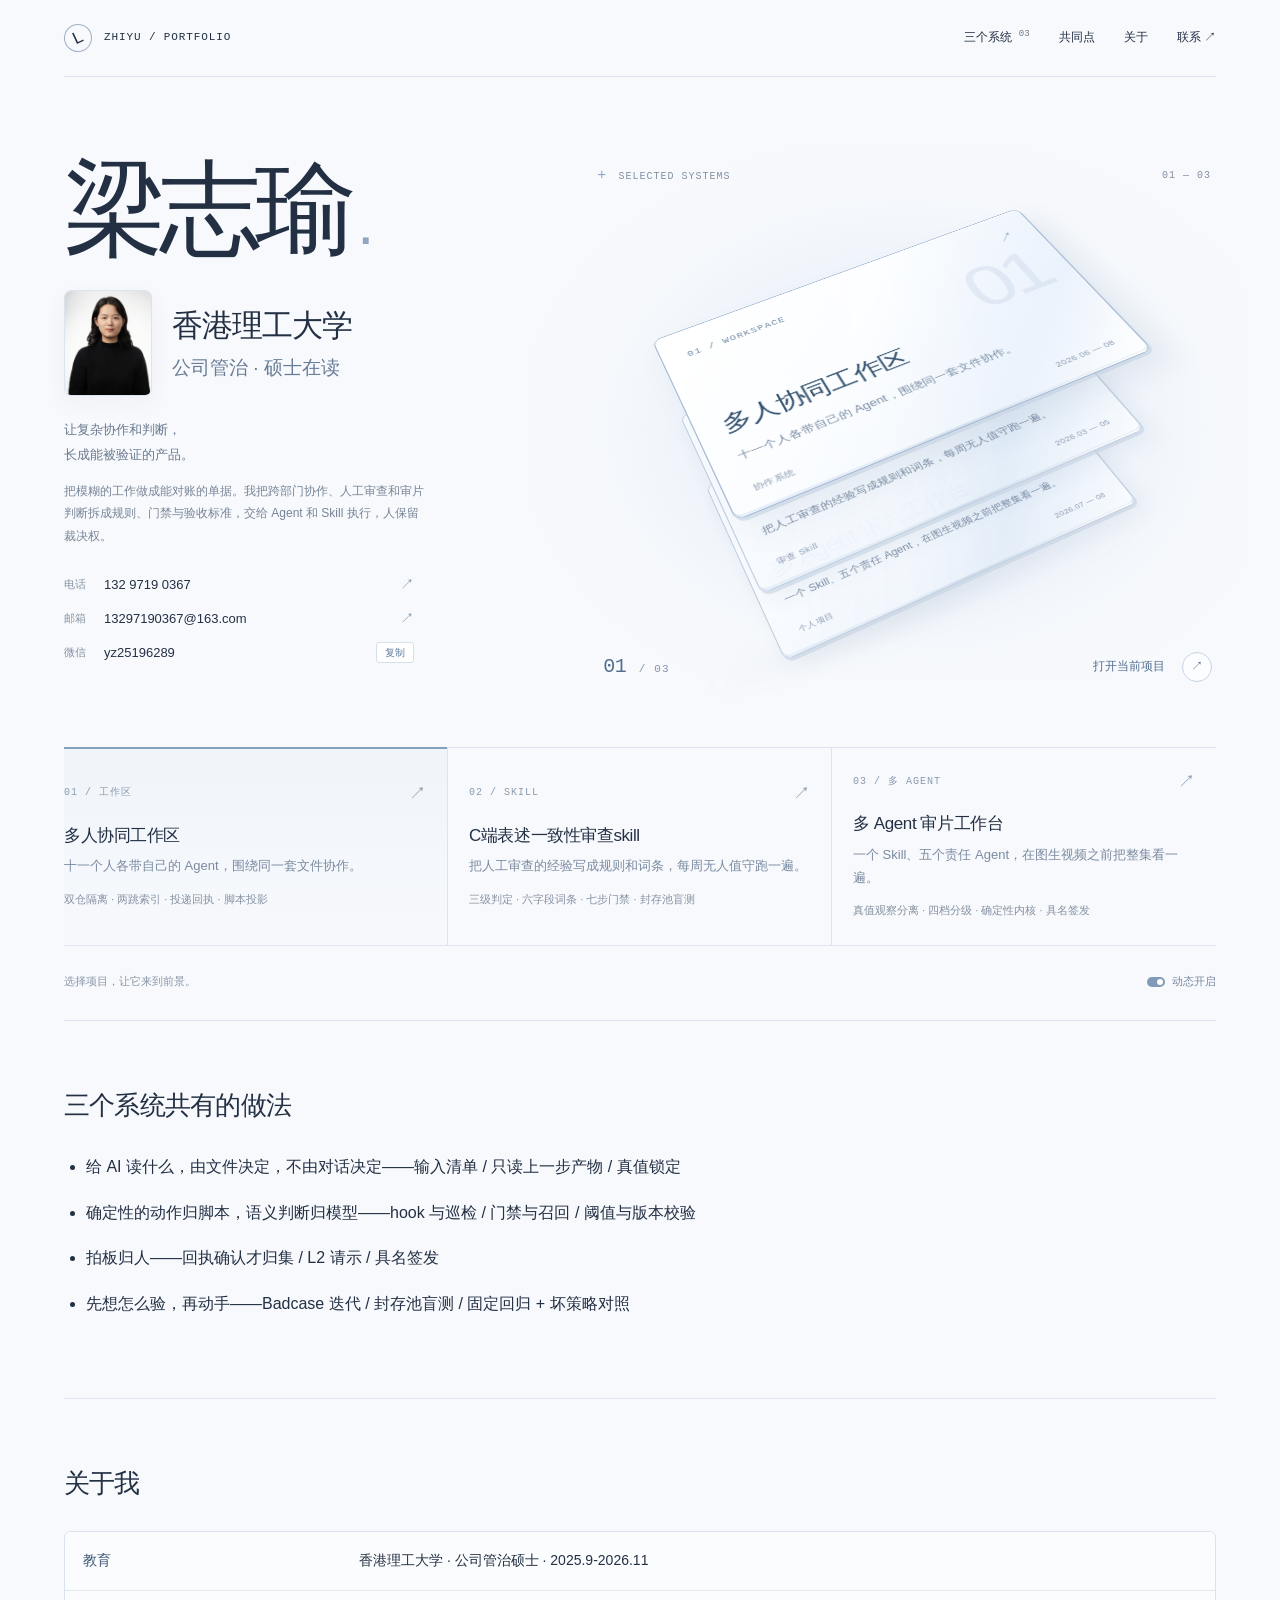
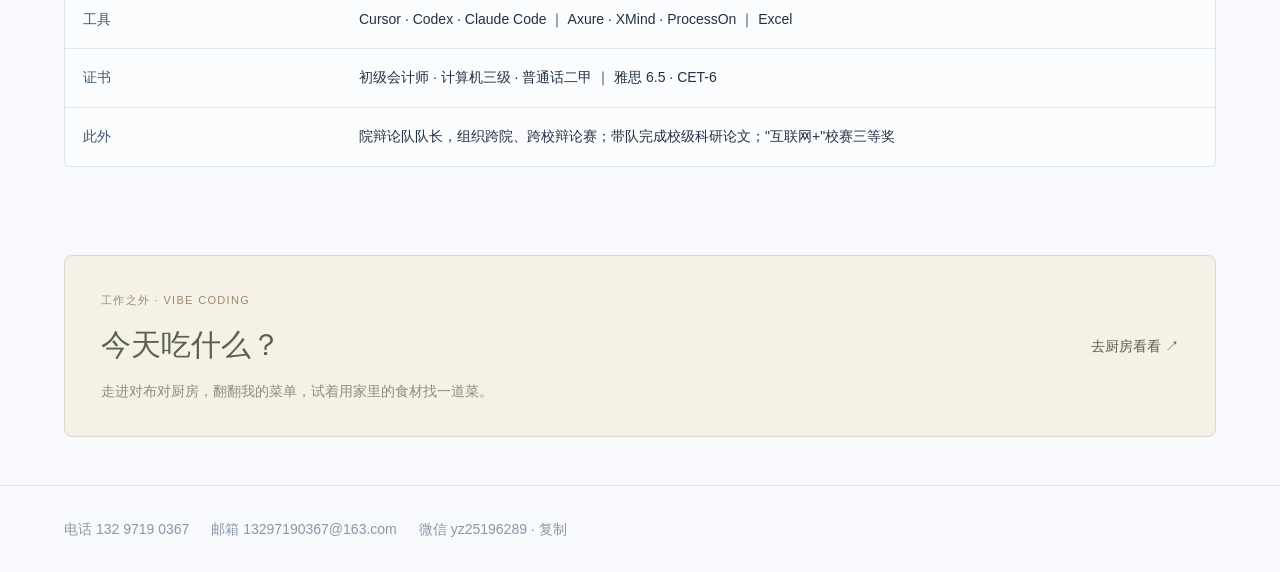
==== index.html @ 990d75f8 "Publish V4 portfolio with kitchen demo" ====
<!doctype html><html lang="zh-CN"><head><meta charset="utf-8"><meta name="viewport" content="width=device-width,initial-scale=1"><meta name="description" content="梁志瑜的个人项目作品集"><title>梁志瑜 · AI 产品经理作品集 V4</title><link rel="stylesheet" href="./assets/portfolio.css"></head><body><div id="spatial-portfolio" data-view="home" aria-label="梁志瑜作品集 · 三维项目目录">
 <header class="sp-nav"><button class="sp-brand" data-home type="button" aria-label="返回首页"><span class="sp-brand-mark" aria-hidden="true">L</span><span class="sp-mono">ZHIYU / PORTFOLIO</span></button><nav aria-label="主导航"><button type="button" data-works>三个系统 <sup>03</sup></button><button type="button" data-home-anchor="pc-common">共同点</button><button type="button" data-home-anchor="pc-about">关于</button><a href="#pc-contact">联系 ↗</a></nav></header>
 <main class="sp-main">
  <div data-home-view>
   <section class="sp-hero" aria-label="个人信息与三维项目目录">
    <div class="sp-person"><h1>梁志瑜<span class="sp-name-dot">.</span></h1><div class="sp-identity"><img class="sp-portrait" src="./assets/images/zhiyu-portrait.jpeg" alt="梁志瑜的个人照片" width="88" height="106" fetchpriority="high"><div><div class="sp-school">香港理工大学</div><div class="sp-degree">公司管治 · 硕士在读</div></div></div><p class="sp-tagline">让复杂协作和判断，<br>长成能被验证的产品。</p><p class="sp-explanation">把模糊的工作做成能对账的单据。我把跨部门协作、人工审查和审片判断拆成规则、门禁与验收标准，交给 Agent 和 Skill 执行，人保留裁决权。</p><div class="sp-contacts" aria-label="联系方式"><a href="tel:13297190367"><span class="sp-contact-label">电话</span><span>132 9719 0367</span><span class="sp-contact-arrow">↗</span></a><a href="mailto:13297190367@163.com"><span class="sp-contact-label">邮箱</span><span>13297190367@163.com</span><span class="sp-contact-arrow">↗</span></a><div class="sp-wechat-row"><span class="sp-contact-label">微信</span><span data-wechat-text>yz25196289</span><button type="button" data-copy aria-label="复制微信号 yz25196289">复制</button></div></div><div class="sp-copy-status" aria-live="polite" data-copy-status></div></div>
    <div class="sp-showcase"><div class="sp-showcase-heading"><span class="sp-mono">SELECTED SYSTEMS</span><span class="sp-mono">01 — 03</span></div><div class="sp-stage" aria-label="三个完整项目的悬浮面板">
     <div class="sp-aura" aria-hidden="true"></div><div class="sp-ground" aria-hidden="true"></div>
     <button type="button" class="sp-plate" data-plate="0" aria-label="打开多人协同工作区"><span class="sp-plate-kicker"><span class="sp-mono">01 / WORKSPACE</span><span class="sp-plate-symbol">↗</span></span><span class="sp-plate-number" aria-hidden="true">01</span><span class="sp-plate-copy"><span class="sp-plate-title">多人协同工作区</span><span class="sp-plate-desc">十一个人各带自己的 Agent，围绕同一套文件协作。</span></span><span class="sp-plate-foot"><span>协作系统</span><span>2026.06 — 08</span></span><span class="sp-edge"></span></button>
     <button type="button" class="sp-plate" data-plate="1" aria-label="选择C端表述一致性审查skill"><span class="sp-plate-kicker"><span class="sp-mono">02 / SKILL</span><span class="sp-plate-symbol">↗</span></span><span class="sp-plate-number" aria-hidden="true">02</span><span class="sp-plate-copy"><span class="sp-plate-title">C端表述一致性审查skill</span><span class="sp-plate-desc">把人工审查的经验写成规则和词条，每周无人值守跑一遍。</span></span><span class="sp-plate-foot"><span>审查 Skill</span><span>2026.03 — 05</span></span><span class="sp-edge"></span></button>
     <button type="button" class="sp-plate" data-plate="2" aria-label="选择多 Agent 审片工作台"><span class="sp-plate-kicker"><span class="sp-mono">03 / MULTI-AGENT</span><span class="sp-plate-symbol">↗</span></span><span class="sp-plate-number" aria-hidden="true">03</span><span class="sp-plate-copy"><span class="sp-plate-title">多 Agent 审片工作台</span><span class="sp-plate-desc">一个 Skill、五个责任 Agent，在图生视频之前把整集看一遍。</span></span><span class="sp-plate-foot"><span>个人项目</span><span>2026.07 — 08</span></span><span class="sp-edge"></span></button>
    </div><div class="sp-stage-bottom"><span class="sp-mono"><span data-selected-count>01</span> / 03</span><button type="button" data-open-current>打开当前项目 <span>↗</span></button></div></div>
   </section>
   <section class="sp-index" id="sp-projects" aria-label="选择项目"><button type="button" data-select="0" aria-pressed="true"><span class="sp-index-top"><span class="sp-mono">01 / 工作区</span><span>↗</span></span><span class="sp-index-title">多人协同工作区</span><span class="sp-index-summary">十一个人各带自己的 Agent，围绕同一套文件协作。</span><span class="sp-index-keywords">双仓隔离 · 两跳索引 · 投递回执 · 脚本投影</span></button><button type="button" data-select="1" aria-pressed="false"><span class="sp-index-top"><span class="sp-mono">02 / SKILL</span><span>↗</span></span><span class="sp-index-title">C端表述一致性审查skill</span><span class="sp-index-summary">把人工审查的经验写成规则和词条，每周无人值守跑一遍。</span><span class="sp-index-keywords">三级判定 · 六字段词条 · 七步门禁 · 封存池盲测</span></button><button type="button" data-select="2" aria-pressed="false"><span class="sp-index-top"><span class="sp-mono">03 / 多 AGENT</span><span>↗</span></span><span class="sp-index-title">多 Agent 审片工作台</span><span class="sp-index-summary">一个 Skill、五个责任 Agent，在图生视频之前把整集看一遍。</span><span class="sp-index-keywords">真值观察分离 · 四档分级 · 确定性内核 · 具名签发</span></button></section>
   <div class="sp-bottom"><span>选择项目，让它来到前景。</span><button type="button" class="sp-motion" aria-pressed="true"><span class="sp-motion-dot"></span><span data-motion-label>动态开启</span></button></div>
<section id="pc-common" class="pc-home-section"><h2>三个系统共有的做法</h2><ul><li>给 AI 读什么，由文件决定，不由对话决定——输入清单 / 只读上一步产物 / 真值锁定</li><li>确定性的动作归脚本，语义判断归模型——hook 与巡检 / 门禁与召回 / 阈值与版本校验</li><li>拍板归人——回执确认才归集 / L2 请示 / 具名签发</li><li>先想怎么验，再动手——Badcase 迭代 / 封存池盲测 / 固定回归 + 坏策略对照</li></ul></section><section id="pc-about" class="pc-home-section"><h2>关于我</h2><div class="pc-table-wrap"><table class="pc-table pc-cols-2"><tbody><tr><td>教育</td><td>香港理工大学 · 公司管治硕士 · 2025.9-2026.11</td></tr><tr><td>工具</td><td>Cursor · Codex · Claude Code ｜ Axure · XMind · ProcessOn ｜ Excel</td></tr><tr><td>证书</td><td>初级会计师 · 计算机三级 · 普通话二甲 ｜ 雅思 6.5 · CET-6</td></tr><tr><td>此外</td><td>院辩论队队长，组织跨院、跨校辩论赛；带队完成校级科研论文；&quot;互联网+&quot;校赛三等奖</td></tr></tbody></table></div></section><a class="kitchen-entry" data-kitchen-entry href="./kitchen/index.html"><div><span>工作之外 · VIBE CODING</span><h2>今天吃什么？</h2><p>走进对布对厨房，翻翻我的菜单，试着用家里的食材找一道菜。</p></div><span class="kitchen-entry-action">去厨房看看 ↗</span></a>
  </div>
<section class="sg-reader sg-pad" data-reader-view hidden aria-label="项目完整阅读">
<div class="sg-reader-nav"><button type="button" class="sg-back" data-back>← 首页</button><div class="sg-reader-switch"><button type="button" class="sg-round" data-prev aria-label="上一个项目">←</button><span class="sg-mono" data-project-count></span><button type="button" class="sg-round" data-next aria-label="下一个项目">→</button></div></div>
<div class="sg-reader-content"><header class="sp-reader-header"><div class="sg-reader-kicker"><span class="sg-mono" data-reader-type></span><span class="sg-mono" data-reader-role></span></div><h2 data-reader-title></h2><p class="sg-reader-summary" data-reader-summary></p></header><div class="pc-reading-layout"><nav class="sg-reader-tabs pc-toc" aria-label="项目章节" data-chapter-nav></nav><article class="pc-document" data-experience-panel></article></div></div>
<aside class="v4-contact" aria-label="项目联系入口"><div><h3>联系我</h3><p>梁志瑜 · 2027 届 · 香港理工大学</p></div><div class="v4-contact-links"><a href="mailto:13297190367@163.com">邮箱 13297190367@163.com ↗</a><a href="tel:13297190367">电话 132 9719 0367 ↗</a><button type="button" data-reader-copy>微信 <span data-reader-wechat>yz25196289</span> · 复制</button><span data-reader-copy-status aria-live="polite"></span></div></aside><div class="sg-reader-end"><button type="button" class="sg-back" data-back-bottom>← 首页</button><button type="button" class="sg-next-project" data-next-project></button></div></section>
 <template data-project-document="0" data-title="多人协同工作区" data-summary="这是一个 Agent 原生的协作系统。人不再对人传话，人对文件工作；每个人的 AI 只读自己的仓和公共仓；确定性的动作全部交给脚本。"><aside class="v4-brief" aria-label="项目导读"><div class="v4-brief-role"><span>我的职责</span><p>主导搭建多人协作工作区</p></div><div class="v4-brief-problem"><span>要解决的问题</span><p>共识散在三个群、两份文档和每周一次的会里，每传一次走样一次。</p></div><div class="v4-brief-judgment"><span>我的关键判断</span><p>所以多人协同的第一原则不是“共享”，是隔离——每个人的 AI 只带该读的东西干活。</p></div><nav aria-label="快速阅读"><a data-brief-link href="#project-1-chapter-4">看设计依据 ↗</a><a data-brief-link href="#project-1-chapter-10">看验证与边界 ↗</a></nav></aside><div class="pc-intro"><h3>十一个人，十一个 Agent，一套文件</h3><p>一个三业务方、八产品岗的活动，共识散在三个群、两份文档和每周一次的会里，每传一次走样一次。项目组想试 AI Native 协同，我用过 Agent 工作区，由我组织，mentor 背书拍板。</p></div><section class="pc-chapter" id="project-1-chapter-1" data-chapter="1"><div class="pc-chapter-heading"><span>01</span><h3>前提：工作区里有什么，决定 AI 能干什么</h3></div><p>Agent 没有记忆。每次开工，框架到工作区里找文件，找到再喂给模型；工作区里有什么，它就能干什么。上下文是稀缺资源：别人的过程稿进了你的上下文，错的口径就跟着进了产出。</p><p>所以多人协同的第一原则不是&quot;共享&quot;，是<strong>隔离</strong>——每个人的 AI 只带该读的东西干活。</p></section><section class="pc-chapter" id="project-1-chapter-2" data-chapter="2"><div class="pc-chapter-heading"><span>02</span><h3>为谁而建：三圈人</h3></div><figure class="v2-figure" data-layout="rings" data-graph="people"><figcaption><div><span class="v2-eyebrow">不同参与方式，对应不同建设责任</span><h4>为谁而建：三圈人</h4></div><span class="v2-hint">选择节点，查看依据</span></figcaption><div class="v2-scroll"><div class="v2-map" style="height:345px"><div class="scope-ring ring-outer"><span>外圈</span><div class="scope-ring ring-middle"><span>中圈</span><div class="scope-ring ring-inner"><span>内圈</span></div></div></div><button type="button" class="v2-node" style="left:62%;top:38px;width:32%;height:66px" data-node="0" aria-pressed="true" aria-controls="people-detail-0"><svg viewBox="0 0 24 24" aria-hidden="true" class="v2-icon" fill="none" stroke="currentColor" stroke-width="1.4" stroke-linecap="round" stroke-linejoin="round"><path d="M4 5h5v5H4zM15 14h5v5h-5zM9 7h8v7M7 10v7h8"/></svg><span><strong>懂 AI 的人</strong><small>内圈 · 建设</small></span></button><button type="button" class="v2-node" style="left:62%;top:135px;width:32%;height:66px" data-node="1" aria-pressed="false" aria-controls="people-detail-1"><svg viewBox="0 0 24 24" aria-hidden="true" class="v2-icon" fill="none" stroke="currentColor" stroke-width="1.4" stroke-linecap="round" stroke-linejoin="round"><circle cx="12" cy="7" r="3"/><path d="M5 21v-4a7 7 0 0114 0v4"/></svg><span><strong>直接参与的人</strong><small>中圈 · 使用</small></span></button><button type="button" class="v2-node" style="left:62%;top:232px;width:32%;height:66px" data-node="2" aria-pressed="false" aria-controls="people-detail-2"><svg viewBox="0 0 24 24" aria-hidden="true" class="v2-icon" fill="none" stroke="currentColor" stroke-width="1.4" stroke-linecap="round" stroke-linejoin="round"><path d="M2 12s4-7 10-7 10 7 10 7-4 7-10 7S2 12 2 12z"/><circle cx="12" cy="12" r="3"/></svg><span><strong>相关人员</strong><small>外圈 · 读取</small></span></button></div></div><div class="v2-details" aria-live="polite"><div id="people-detail-0" class="v2-detail" data-node-detail="0"><span class="v2-detail-count">01 / 03</span><h5>懂 AI 的人</h5><p>建治理文件、模板、脚本、提示词库；整套基础设施</p></div><div id="people-detail-1" class="v2-detail" data-node-detail="1"><span class="v2-detail-count">02 / 03</span><h5>直接参与的人</h5><p>在工作区里真干活，但需要被降门槛：固定目录、一键建区、提示词复制即用</p></div><div id="people-detail-2" class="v2-detail" data-node-detail="2"><span class="v2-detail-count">03 / 03</span><h5>相关人员</h5><p>不进工作区，只读看板与知识区；参加会议</p></div></div></figure><details class="v4-detail"><summary>三圈人的完整职责<span>展开明细</span></summary><div class="pc-table-wrap"><table class="pc-table pc-cols-3"><tbody><tr><td>内圈</td><td>懂 AI 的人</td><td>建治理文件、模板、脚本、提示词库；整套基础设施</td></tr><tr><td>中圈</td><td>直接参与的人</td><td>在工作区里真干活，但需要被降门槛：固定目录、一键建区、提示词复制即用</td></tr><tr><td>外圈</td><td>相关人员</td><td>不进工作区，只读看板与知识区；参加会议</td></tr></tbody></table></div></details><p>越靠内，建设责任越重；越靠外，工作区越要迁就他的习惯。后面每做一个部件，先问它给哪一圈用。</p></section><section class="pc-chapter" id="project-1-chapter-3" data-chapter="3"><div class="pc-chapter-heading"><span>03</span><h3>空间结构：一座大厅，N 座私宅</h3></div><figure class="v2-figure" data-layout="floors" data-graph="workspace"><figcaption><div><span class="v2-eyebrow">公共仓 / 个人仓 · 物理隔离</span><h4>公共仓与个人仓，边界在哪里</h4></div><span class="v2-hint">选择节点，查看依据</span></figcaption><div class="v2-scroll"><div class="v2-map" style="height:490px"><div class="floor-label">公共仓 · 六层</div><div class="repo-label">个人仓 × N</div><div class="exchange-bridge"><span>只投递 / 回执</span></div><button type="button" class="v2-node" style="left:6%;top:44px;width:54%;height:56px" data-node="0" aria-pressed="true" aria-controls="workspace-detail-0"><svg viewBox="0 0 24 24" aria-hidden="true" class="v2-icon" fill="none" stroke="currentColor" stroke-width="1.4" stroke-linecap="round" stroke-linejoin="round"><rect x="5" y="10" width="14" height="11" rx="2"/><path d="M8 10V6a4 4 0 018 0v4M12 14v3"/></svg><span><strong>身份与规则</strong><small>6F</small></span></button><button type="button" class="v2-node" style="left:6%;top:112px;width:54%;height:56px" data-node="1" aria-pressed="false" aria-controls="workspace-detail-1"><svg viewBox="0 0 24 24" aria-hidden="true" class="v2-icon" fill="none" stroke="currentColor" stroke-width="1.4" stroke-linecap="round" stroke-linejoin="round"><path d="M4 5h5v5H4zM15 14h5v5h-5zM9 7h8v7M7 10v7h8"/></svg><span><strong>进度层</strong><small>5F</small></span></button><button type="button" class="v2-node" style="left:6%;top:180px;width:54%;height:56px" data-node="2" aria-pressed="false" aria-controls="workspace-detail-2"><svg viewBox="0 0 24 24" aria-hidden="true" class="v2-icon" fill="none" stroke="currentColor" stroke-width="1.4" stroke-linecap="round" stroke-linejoin="round"><path d="M7 3h7l4 4v14H7zM14 3v5h4M10 12h5M10 16h5"/></svg><span><strong>交换层</strong><small>4F · 跨人通道</small></span></button><button type="button" class="v2-node" style="left:6%;top:248px;width:54%;height:56px" data-node="3" aria-pressed="false" aria-controls="workspace-detail-3"><svg viewBox="0 0 24 24" aria-hidden="true" class="v2-icon" fill="none" stroke="currentColor" stroke-width="1.4" stroke-linecap="round" stroke-linejoin="round"><path d="M4 7l8-4 8 4v10l-8 4-8-4zM4 7l8 4 8-4M12 11v10"/></svg><span><strong>知识层</strong><small>3F</small></span></button><button type="button" class="v2-node" style="left:6%;top:316px;width:54%;height:56px" data-node="4" aria-pressed="false" aria-controls="workspace-detail-4"><svg viewBox="0 0 24 24" aria-hidden="true" class="v2-icon" fill="none" stroke="currentColor" stroke-width="1.4" stroke-linecap="round" stroke-linejoin="round"><path d="M4 5h5v5H4zM15 14h5v5h-5zM9 7h8v7M7 10v7h8"/></svg><span><strong>工具层</strong><small>2F</small></span></button><button type="button" class="v2-node" style="left:6%;top:384px;width:54%;height:56px" data-node="5" aria-pressed="false" aria-controls="workspace-detail-5"><svg viewBox="0 0 24 24" aria-hidden="true" class="v2-icon" fill="none" stroke="currentColor" stroke-width="1.4" stroke-linecap="round" stroke-linejoin="round"><rect x="5" y="10" width="14" height="11" rx="2"/><path d="M8 10V6a4 4 0 018 0v4M12 14v3"/></svg><span><strong>归档层</strong><small>1F</small></span></button><button type="button" class="v2-node" style="left:72%;top:180px;width:24%;height:100px" data-node="6" aria-pressed="false" aria-controls="workspace-detail-6"><svg viewBox="0 0 24 24" aria-hidden="true" class="v2-icon" fill="none" stroke="currentColor" stroke-width="1.4" stroke-linecap="round" stroke-linejoin="round"><circle cx="12" cy="7" r="3"/><path d="M5 21v-4a7 7 0 0114 0v4"/></svg><span><strong>个人仓 × N</strong><small>私有远端</small></span></button></div></div><div class="v2-details" aria-live="polite"><div id="workspace-detail-0" class="v2-detail" data-node-detail="0"><span class="v2-detail-count">01 / 07</span><h5>身份与规则</h5><p>成员名册 · 协作契约（命名规范 · 任务包标准 · 写回权限 · 模板）</p></div><div id="workspace-detail-1" class="v2-detail" data-node-detail="1"><span class="v2-detail-count">02 / 07</span><h5>进度层</h5><p>当前推进 · 工作台区 ×N · 任务看板 · 三本索引 · 决策记录</p></div><div id="workspace-detail-2" class="v2-detail" data-node-detail="2"><span class="v2-detail-count">03 / 07</span><h5>交换层</h5><p>每人一对出件箱 / 收件箱——唯一的跨人通道</p></div><div id="workspace-detail-3" class="v2-detail" data-node-detail="3"><span class="v2-detail-count">04 / 07</span><h5>知识层</h5><p>静态知识（背景 · 目标 · 术语）· 动态知识（会议三层 · 归集产出）</p></div><div id="workspace-detail-4" class="v2-detail" data-node-detail="4"><span class="v2-detail-count">05 / 07</span><h5>工具层</h5><p>skills · 8 个脚本 · hooks · 提示词库</p></div><div id="workspace-detail-5" class="v2-detail" data-node-detail="5"><span class="v2-detail-count">06 / 07</span><h5>归档层</h5><p>阶段收口后整段冻结只读</p></div><div id="workspace-detail-6" class="v2-detail" data-node-detail="6"><span class="v2-detail-count">07 / 07</span><h5>个人仓 × N</h5><p>输入（个人知识）· 任务包 ×n · 生效区 · 归档 · 工作日志 · 本仓 AGENTS.md。每座私宅配私有远端，过程私密。连廊只通 4F 大堂。</p></div></div></figure><p>公共仓是一座六层大楼，越往上越&quot;管人&quot;，越往下越&quot;存事&quot;：</p><details class="v4-detail"><summary>公共仓六层明细<span>展开明细</span></summary><div class="pc-table-wrap"><table class="pc-table pc-cols-3"><tbody><tr><td>门楣</td><td>README（人入口）· AGENTS.md（AI 入口）· 公告栏</td><td></td></tr><tr><td>6F</td><td>身份与规则</td><td>成员名册 · 协作契约（命名规范 · 任务包标准 · 写回权限 · 模板）</td></tr><tr><td>5F</td><td>进度层</td><td>当前推进 · 工作台区 ×N · 任务看板 · 三本索引 · 决策记录</td></tr><tr><td>4F</td><td>交换层</td><td>每人一对出件箱 / 收件箱——唯一的跨人通道</td></tr><tr><td>3F</td><td>知识层</td><td>静态知识（背景 · 目标 · 术语）· 动态知识（会议三层 · 归集产出）</td></tr><tr><td>2F</td><td>工具层</td><td>skills · 8 个脚本 · hooks · 提示词库</td></tr><tr><td>1F</td><td>归档层</td><td>阶段收口后整段冻结只读</td></tr></tbody></table></div></details><p>个人仓是私宅：输入（个人知识）· 任务包 ×n · 生效区 · 归档 · 工作日志 · 本仓 AGENTS.md。每座私宅配私有远端，过程私密。连廊只通 4F 大堂。</p><p>两个仓挂在同一个 Agent 项目下，AI 只读这两处。</p></section><section class="pc-chapter" id="project-1-chapter-4" data-chapter="4"><div class="pc-chapter-heading"><span>04</span><h3>上下文怎么控：两跳装载</h3></div><figure class="v2-figure" data-layout="context" data-graph="context"><figcaption><div><span class="v2-eyebrow">入口 → 索引 → 文件</span><h4>两跳装载，输入清单锁定边界</h4></div><span class="v2-hint">选择节点，查看依据</span></figcaption><div class="v2-scroll"><div class="v2-map" style="height:365px"><div class="context-rail"><span>第一跳</span><span>第二跳</span></div><div class="context-gate">人确认清单后，只读清单内文件 ↑</div><button type="button" class="v2-node" style="left:4%;top:35px;width:28%;height:85px" data-node="0" aria-pressed="true" aria-controls="context-detail-0"><svg viewBox="0 0 24 24" aria-hidden="true" class="v2-icon" fill="none" stroke="currentColor" stroke-width="1.4" stroke-linecap="round" stroke-linejoin="round"><rect x="5" y="10" width="14" height="11" rx="2"/><path d="M8 10V6a4 4 0 018 0v4M12 14v3"/></svg><span><strong>AGENTS.md ×2</strong><small>原则与索引入口</small></span></button><button type="button" class="v2-node" style="left:36%;top:35px;width:28%;height:85px" data-node="1" aria-pressed="false" aria-controls="context-detail-1"><svg viewBox="0 0 24 24" aria-hidden="true" class="v2-icon" fill="none" stroke="currentColor" stroke-width="1.4" stroke-linecap="round" stroke-linejoin="round"><path d="M4 5h5v5H4zM15 14h5v5h-5zM9 7h8v7M7 10v7h8"/></svg><span><strong>三本索引</strong><small>按文件 / 事 / 人查询</small></span></button><button type="button" class="v2-node" style="left:68%;top:35px;width:28%;height:85px" data-node="2" aria-pressed="false" aria-controls="context-detail-2"><svg viewBox="0 0 24 24" aria-hidden="true" class="v2-icon" fill="none" stroke="currentColor" stroke-width="1.4" stroke-linecap="round" stroke-linejoin="round"><path d="M7 3h7l4 4v14H7zM14 3v5h4M10 12h5M10 16h5"/></svg><span><strong>只读正本</strong><small>生效区 / current / 正件</small></span></button><button type="button" class="v2-node" style="left:36%;top:220px;width:28%;height:95px" data-node="3" aria-pressed="false" aria-controls="context-detail-3"><svg viewBox="0 0 24 24" aria-hidden="true" class="v2-icon" fill="none" stroke="currentColor" stroke-width="1.4" stroke-linecap="round" stroke-linejoin="round"><circle cx="12" cy="7" r="3"/><path d="M5 21v-4a7 7 0 0114 0v4"/></svg><span><strong>输入清单</strong><small>由人确认</small></span></button></div></div><div class="v2-details" aria-live="polite"><div id="context-detail-0" class="v2-detail" data-node-detail="0"><span class="v2-detail-count">01 / 04</span><h5>AGENTS.md ×2</h5><p>公共宪法 + 本仓规程。只装原则和“索引在哪”，两百行左右，每会话注入</p></div><div id="context-detail-1" class="v2-detail" data-node-detail="1"><span class="v2-detail-count">02 / 04</span><h5>三本索引</h5><p>文件索引（按文件查，标效力级）· 关键词索引（按事查）· 人物索引（按人查）+ 反链表</p></div><div id="context-detail-2" class="v2-detail" data-node-detail="2"><span class="v2-detail-count">03 / 04</span><h5>只读正本</h5><p>生效区 · 知识区 current · 交换区正件；草稿、history、他人仓被效力级挡住</p></div><div id="context-detail-3" class="v2-detail" data-node-detail="3"><span class="v2-detail-count">04 / 04</span><h5>输入清单</h5><p>任务包里的输入清单是一次查询的固化：建包时查一次，人确认，此后 AI 只读清单内文件。换 AI、换会话，边界不变。</p></div></div></figure><details class="v4-detail"><summary>两跳装载与文件效力明细<span>展开明细</span></summary><div class="pc-table-wrap"><table class="pc-table pc-cols-3"><tbody><tr><td>入口</td><td>AGENTS.md ×2</td><td>公共宪法 + 本仓规程。只装原则和&quot;索引在哪&quot;，两百行左右，每会话注入</td></tr><tr><td>中间</td><td>三本索引</td><td>文件索引（按文件查，标效力级）· 关键词索引（按事查）· 人物索引（按人查）+ 反链表</td></tr><tr><td>文件</td><td>只读正本</td><td>生效区 · 知识区 current · 交换区正件；草稿、history、他人仓被效力级挡住</td></tr></tbody></table></div></details><p>任务包里的<strong>输入清单</strong>是一次查询的固化：建包时查一次，人确认，此后 AI 只读清单内文件。换 AI、换会话，边界不变。</p><p>三条纪律：原则与事实分离（AGENTS 小而稳，事实在活源）；一正本一倒排（术语表是正本，关键词索引是机器生成的倒排）；引用写路径不摘抄（摘抄就是制造第二正本）。</p></section><section class="pc-chapter" id="project-1-chapter-5" data-chapter="5"><div class="pc-chapter-heading"><span>05</span><h3>协作怎么变成文件动作</h3></div><p><strong>任务包五件套</strong>，人人同构：任务说明 · 输入清单 · 待裁决事项 · 过程记录 · 工作产出，加一份 <code>任务状态.yaml</code>。AI 草稿全在任务包内，经本人确认才升入生效区。</p><p><strong>投递 / 回执 / 退回</strong>：要别人办什么，写一份协同单投到对方收件箱；办完投一份回执；办不了投退回单，必须给可行替代。协同单四态从交换区文件反推——文件在，状态才在。</p><p><strong>写回三层</strong>：自动写回 = 本人仓过程件 + 公共仓本人工作台 + 脚本产物；确认后写回 = 生效、投递、归集、决策；禁止写回 = 他人仓与出件箱、治理文件、密级数值、绕过脚本手搓。</p><p><strong>密级只写指向</strong>：配额、每日放量、中签率在任何共享文件里不写数值，只写&quot;由谁配置、录在哪&quot;。透明不等于泄密。</p></section><section class="pc-chapter" id="project-1-chapter-6" data-chapter="6"><div class="pc-chapter-heading"><span>06</span><h3>确定性归脚本</h3></div><div class="pc-table-wrap"><table class="pc-table pc-cols-2"><tbody><tr><td>init_member</td><td>一键建个人仓：骨架、AGENTS.md、私有远端、git 身份</td></tr><tr><td>send_ticket</td><td>正件 + 消息 + 命名 + push，一个事务</td></tr><tr><td>notify hook</td><td>投递即通知，直接到对方京ME</td></tr><tr><td>send_receipt</td><td>回执 / 退回，引用原单</td></tr><tr><td>collect</td><td>归集，current 唯一</td></tr><tr><td>board · index</td><td>看板 + 三本索引重建</td></tr><tr><td>lint_workspace</td><td>每天巡检：命名 / schema / 越权写入 / 任务包缺件</td></tr></tbody></table></div><p>人只改自己那一份 <code>任务状态.yaml</code>。提交时 hook 生成本人工作台，推送时 hook 重建全员看板；看板做自报与文件证据的对账——报&quot;已交回&quot;却无回执标红，有单却无工作台条目标红。</p></section><section class="pc-chapter" id="project-1-chapter-7" data-chapter="7"><div class="pc-chapter-heading"><span>07</span><h3>人机边界</h3></div><ul><li>草稿经本人确认才生效；升版先归档</li><li>知识先审核后入库：任何成果先投给要用它的人，对方回执确认后才归集进知识区。谁消费，谁验收</li><li>跨人裁决走单据，回流决策记录；决策记录逐行带出处，正本只此一处</li><li>人只做三件事：定目标、裁决、验收</li></ul></section><section class="pc-chapter" id="project-1-chapter-8" data-chapter="8"><div class="pc-chapter-heading"><span>08</span><h3>Badcase → 机制</h3></div><div class="v2-badlinks" aria-label="Badcase 对应机制"><button type="button" data-mechanism="context"><svg viewBox="0 0 24 24" aria-hidden="true" class="v2-icon" fill="none" stroke="currentColor" stroke-width="1.4" stroke-linecap="round" stroke-linejoin="round"><rect x="5" y="10" width="14" height="11" rx="2"/><path d="M8 10V6a4 4 0 018 0v4M12 14v3"/></svg><span>草稿被当作依据 → 输入清单</span><span aria-hidden="true">↗</span></button><button type="button" data-mechanism="workspace"><svg viewBox="0 0 24 24" aria-hidden="true" class="v2-icon" fill="none" stroke="currentColor" stroke-width="1.4" stroke-linecap="round" stroke-linejoin="round"><path d="M4 7l8-4 8 4v10l-8 4-8-4zM4 7l8 4 8-4M12 11v10"/></svg><span>过程稿污染上下文 → 双仓隔离</span><span aria-hidden="true">↗</span></button><button type="button" data-mechanism="workspace"><svg viewBox="0 0 24 24" aria-hidden="true" class="v2-icon" fill="none" stroke="currentColor" stroke-width="1.4" stroke-linecap="round" stroke-linejoin="round"><path d="M5 21V4h14v17M9 21V8h6v13M3 21h18M12 12v3"/></svg><span>密级与透明冲突 → 写回边界</span><span aria-hidden="true">↗</span></button><button type="button" data-mechanism="people"><svg viewBox="0 0 24 24" aria-hidden="true" class="v2-icon" fill="none" stroke="currentColor" stroke-width="1.4" stroke-linecap="round" stroke-linejoin="round"><circle cx="12" cy="7" r="3"/><path d="M5 21v-4a7 7 0 0114 0v4"/></svg><span>进入方式不一致 → 三圈人</span><span aria-hidden="true">↗</span></button><button type="button" data-mechanism-chapter="project-1-chapter-6"><svg viewBox="0 0 24 24" aria-hidden="true" class="v2-icon" fill="none" stroke="currentColor" stroke-width="1.4" stroke-linecap="round" stroke-linejoin="round"><path d="M4 5h5v5H4zM15 14h5v5h-5zM9 7h8v7M7 10v7h8"/></svg><span>进度靠人追问 → yaml / hook / 看板</span><span aria-hidden="true">↗</span></button></div><p>不是一次设计出来的。每一个部件都对应一次翻车。</p><div class="pc-table-wrap"><table class="pc-table pc-cols-3"><tbody><tr><th>现象</th><th>根因</th><th>改的部件</th></tr><tr><td>AI 起草页面方案时，把别人没定稿的&quot;配额按型号拆&quot;当依据写了进去</td><td>读到了别人的草稿，分不清正本与过程稿</td><td>输入清单锁边界 ·效力分级只取正本</td></tr><tr><td>开工前读进上下文的东西，九成是别人的过程稿；越滚越大、越慢</td><td>十一个人共用一个目录，过程与成果混在一起</td><td>个人仓 / 公共仓物理隔离 ·连廊只通交换区</td></tr><tr><td>采销的配额草稿全员可见</td><td>透明与密级冲突</td><td>密级只写指向 · 写回三层</td></tr><tr><td>每个人文件夹结构各异，AI 到别人区里找不到东西；业务方问&quot;我该跟 AI 说什么&quot;</td><td>把十一个人当成一种人四份预制提示词 · 一键建区</td><td>三圈人 · 固定目录 ·</td></tr><tr><td>进度靠 mentor 每周问，通知靠人催，某人干了什么散在三处</td><td>状态没有结构化，证据散在各处</td><td>任务状态 yaml · hook 生成看板 ·投递联动京ME · 人物文件</td></tr></tbody></table></div></section><section class="pc-chapter" id="project-1-chapter-9" data-chapter="9"><div class="pc-chapter-heading"><span>09</span><h3>用这套模式跑一个任务</h3></div><figure class="v2-figure" data-layout="journey" data-graph="journey"><figcaption><div><span class="v2-eyebrow">活动落地页 · 原稿任务实例</span><h4>从需求单，到定稿归集</h4></div><span class="v2-hint">选择节点，查看依据</span></figcaption><div class="v2-scroll"><div class="v2-map" style="height:310px"><div class="journey-line"></div><div class="journey-labels"><span>起点</span><span>锁定输入</span><span>人裁决</span><span>人验收</span><span>终点</span></div><button type="button" class="v2-node" style="left:4%;top:100px;width:17%;height:110px" data-node="0" aria-pressed="true" aria-controls="journey-detail-0"><svg viewBox="0 0 24 24" aria-hidden="true" class="v2-icon" fill="none" stroke="currentColor" stroke-width="1.4" stroke-linecap="round" stroke-linejoin="round"><path d="M7 3h7l4 4v14H7zM14 3v5h4M10 12h5M10 16h5"/></svg><span><strong>需求单</strong><small>领任务包</small></span></button><button type="button" class="v2-node" style="left:23%;top:100px;width:17%;height:110px" data-node="1" aria-pressed="false" aria-controls="journey-detail-1"><svg viewBox="0 0 24 24" aria-hidden="true" class="v2-icon" fill="none" stroke="currentColor" stroke-width="1.4" stroke-linecap="round" stroke-linejoin="round"><rect x="5" y="10" width="14" height="11" rx="2"/><path d="M8 10V6a4 4 0 018 0v4M12 14v3"/></svg><span><strong>输入清单</strong><small>九条依据</small></span></button><button type="button" class="v2-node" style="left:42%;top:100px;width:17%;height:110px" data-node="2" aria-pressed="false" aria-controls="journey-detail-2"><svg viewBox="0 0 24 24" aria-hidden="true" class="v2-icon" fill="none" stroke="currentColor" stroke-width="1.4" stroke-linecap="round" stroke-linejoin="round"><circle cx="12" cy="7" r="3"/><path d="M5 21v-4a7 7 0 0114 0v4"/></svg><span><strong>裁决与回执</strong><small>人的确认</small></span></button><button type="button" class="v2-node" style="left:61%;top:100px;width:17%;height:110px" data-node="3" aria-pressed="false" aria-controls="journey-detail-3"><svg viewBox="0 0 24 24" aria-hidden="true" class="v2-icon" fill="none" stroke="currentColor" stroke-width="1.4" stroke-linecap="round" stroke-linejoin="round"><path d="M5 12l4 4 10-10M20 12v7H4V4h10"/></svg><span><strong>评审定稿</strong><small>人的验收</small></span></button><button type="button" class="v2-node" style="left:80%;top:100px;width:17%;height:110px" data-node="4" aria-pressed="false" aria-controls="journey-detail-4"><svg viewBox="0 0 24 24" aria-hidden="true" class="v2-icon" fill="none" stroke="currentColor" stroke-width="1.4" stroke-linecap="round" stroke-linejoin="round"><path d="M4 7l8-4 8 4v10l-8 4-8-4zM4 7l8 4 8-4M12 11v10"/></svg><span><strong>归集</strong><small>留下生效产物</small></span></button></div></div><div class="v2-details" aria-live="polite"><div id="journey-detail-0" class="v2-detail" data-node-detail="0"><span class="v2-detail-count">01 / 05</span><h5>需求单</h5><p>活动落地页是我自己在工作区里领的一个任务包。接需求单，拉输入清单九条；</p></div><div id="journey-detail-1" class="v2-detail" data-node-detail="1"><span class="v2-detail-count">02 / 05</span><h5>输入清单</h5><p>方案 V1 留一处待裁决——任务卡状态从哪取——登记跨人裁决，投单问活动机制同学，次日回执定案：页面只问抽签系统一处，进决策记录第 9 行。</p></div><div id="journey-detail-2" class="v2-detail" data-node-detail="2"><span class="v2-detail-count">03 / 05</span><h5>裁决与回执</h5><p>业务方要加中签率说明，撞上密级，起草退回单引决策记录第 2、3 行，给三句不含数值的替代，业务方改口径重投一次通过。</p></div><div id="journey-detail-3" class="v2-detail" data-node-detail="3"><span class="v2-detail-count">04 / 05</span><h5>评审定稿</h5><p>方案评审争型号，按不写定，进决策记录第 15、16 行。</p></div><div id="journey-detail-4" class="v2-detail" data-node-detail="4"><span class="v2-detail-count">05 / 05</span><h5>归集</h5><p>PRD 定稿，次日归集。从需求单到定稿归集，除一场评审外没开过对齐会。</p></div></div><div class="v2-trace-controls"><button type="button" data-trace-next>逐步查看任务路径</button><button type="button" data-trace-reset>重置</button><span data-trace-status aria-live="polite">点击推进；到人工环节暂停。</span></div></figure><p>活动落地页是我自己在工作区里领的一个任务包。接需求单，拉输入清单九条；方案 V1 留一处待裁决——任务卡状态从哪取——登记跨人裁决，投单问活动机制同学，次日回执定案：页面只问抽签系统一处，进决策记录第 9 行。业务方要加中签率说明，撞上密级，起草退回单引决策记录第 2、3 行，给三句不含数值的替代，业务方改口径重投一次通过。方案评审争型号，按不写定，进决策记录第 15、16 行。PRD 定稿，次日归集。</p><p>从需求单到定稿归集，除一场评审外没开过对齐会。</p></section><section class="pc-chapter" id="project-1-chapter-10" data-chapter="10"><div class="pc-chapter-heading"><span>10</span><h3>结果与边界</h3></div><div class="pc-table-wrap"><table class="pc-table pc-cols-2"><tbody><tr><td>开区到收口</td><td>40 个工作日 · 6 场会 · 20 行决议 · 14 份归集件 · 3 例跨人裁决</td></tr><tr><td>承载的活动</td><td>上线 10 天，归因新开 PLUS 会员 152,362（目标 100,000，09-02 达成）</td></tr></tbody></table></div><p>边界：无对照组，周期对比是 mentor 与业务方对同类历史项目的评估；这不是 AI Coding 项目，最终产物是机制、PRD 与归集件；机制细节与 mentor 共创，由我组织落地。</p><p>证据：极简架构图（嵌入）· 六页签交互架构图 · 仿真工作区（11 仓、57 任务包、约 200 份单据）· 一份协同单与回执样例（脱敏）</p></section></template><template data-project-nav="0"><div class="mm-map"><button type="button" class="mm-root" data-map-top>多人协同工作区</button><div class="mm-trunk"><div class="mm-branch"><div class="mm-group">为什么这样搭</div><div class="mm-leaves"><a href="#project-1-chapter-1" data-chapter-link title="前提：工作区里有什么，决定 AI 能干什么"><span>01</span><b>工作区前提</b></a><a href="#project-1-chapter-2" data-chapter-link title="为谁而建：三圈人"><span>02</span><b>三圈人</b></a></div></div><div class="mm-branch"><div class="mm-group">空间与协作</div><div class="mm-leaves"><a href="#project-1-chapter-3" data-chapter-link title="空间结构：一座大厅，N 座私宅"><span>03</span><b>双仓结构</b></a><a href="#project-1-chapter-4" data-chapter-link title="上下文怎么控：两跳装载"><span>04</span><b>两跳装载</b></a><a href="#project-1-chapter-5" data-chapter-link title="协作怎么变成文件动作"><span>05</span><b>文件协作</b></a><a href="#project-1-chapter-6" data-chapter-link title="确定性归脚本"><span>06</span><b>确定性脚本</b></a><a href="#project-1-chapter-7" data-chapter-link title="人机边界"><span>07</span><b>人机边界</b></a></div></div><div class="mm-branch"><div class="mm-group">实践与验证</div><div class="mm-leaves"><a href="#project-1-chapter-8" data-chapter-link title="Badcase → 机制"><span>08</span><b>Badcase</b></a><a href="#project-1-chapter-9" data-chapter-link title="用这套模式跑一个任务"><span>09</span><b>任务实例</b></a><a href="#project-1-chapter-10" data-chapter-link title="结果与边界"><span>10</span><b>结果与边界</b></a></div></div></div></div></template><template data-project-document="1" data-title="C端表述一致性审查skill" data-summary="这是一个 Skill。它把 C 端文案审查里靠个人经验的判定，拆成三级规则、六字段词条和七步门禁，每周无人值守跑一遍，出一份让人认领的报告。"><aside class="v4-brief" aria-label="项目导读"><div class="v4-brief-role"><span>我的职责</span><p>Skill 产品负责人。把人工判定经验转成可复用规则、知识资产与审查流程，推动修复与盲测验收。</p></div><div class="v4-brief-problem"><span>要解决的问题</span><p>人工排查一次约两天，只能季度做一次；活动每周更新，季度之间有约十三周盲区。</p></div><div class="v4-brief-judgment"><span>我的关键判断</span><p>不一致 ≠ 错误。这一条是整个 Skill 的判定基石，也是它和“字符串比对”的区别。</p></div><nav aria-label="快速阅读"><a data-brief-link href="#project-2-chapter-2">看设计依据 ↗</a><a data-brief-link href="#project-2-chapter-10">看验证与边界 ↗</a></nav></aside><div class="pc-intro"><h3>把一个人的经验，写成一台每周自己跑的机器</h3><p>同一条轮胎在四个页面有四种叫法——防爆轮胎、缺气保用胎、泄气保用轮胎、RFT 胎。行业语言本来多套并行，平台改造不了行业，但自家交易链路必须同一个叫法。</p></div><section class="pc-chapter" id="project-2-chapter-1" data-chapter="1"><div class="pc-chapter-heading"><span>01</span><h3>为什么是 Skill，不是一次排查</h3></div><p>人工排查一次约两天，只能季度做一次；活动每周更新，季度之间有约十三周盲区。一次性排查只能解决当期，覆盖不了后续页面更新；判定靠个人经验，换个人结论就变。</p><p>要的不是&quot;这次查干净&quot;，是&quot;以后每周都能查、每次结论一样、不依赖某个人在场&quot;。这是 Skill 的定义。</p></section><section class="pc-chapter" id="project-2-chapter-2" data-chapter="2"><div class="pc-chapter-heading"><span>02</span><h3>把人的经验写成规则</h3></div><figure class="v2-figure" data-layout="decision" data-graph="rules"><figcaption><div><span class="v2-eyebrow">空间约束与场景合理性，先于分级</span><h4>不一致 ≠ 错误</h4></div><span class="v2-hint">选择节点，查看依据</span></figcaption><div class="v2-scroll"><div class="v2-map" style="height:395px"><div class="decision-diamond"></div><div class="decision-branches"></div><div class="decision-captions"><span>必须统一</span><span>需业务裁决</span><span>允许合理差异</span></div><button type="button" class="v2-node" style="left:31%;top:40px;width:38%;height:95px" data-node="0" aria-pressed="true" aria-controls="rules-detail-0"><svg viewBox="0 0 24 24" aria-hidden="true" class="v2-icon" fill="none" stroke="currentColor" stroke-width="1.4" stroke-linecap="round" stroke-linejoin="round"><path d="M5 21V4h14v17M9 21V8h6v13M3 21h18M12 12v3"/></svg><span><strong>两把筛子</strong><small>空间约束 / 场景合理性</small></span></button><button type="button" class="v2-node" style="left:3%;top:230px;width:29%;height:95px" data-node="1" aria-pressed="false" aria-controls="rules-detail-1"><svg viewBox="0 0 24 24" aria-hidden="true" class="v2-icon" fill="none" stroke="currentColor" stroke-width="1.4" stroke-linecap="round" stroke-linejoin="round"><path d="M5 12l4 4 10-10M20 12v7H4V4h10"/></svg><span><strong>L1 · 必须统一</strong><small>认领表 → 直接修</small></span></button><button type="button" class="v2-node" style="left:35.5%;top:230px;width:29%;height:95px" data-node="2" aria-pressed="false" aria-controls="rules-detail-2"><svg viewBox="0 0 24 24" aria-hidden="true" class="v2-icon" fill="none" stroke="currentColor" stroke-width="1.4" stroke-linecap="round" stroke-linejoin="round"><circle cx="12" cy="7" r="3"/><path d="M5 21v-4a7 7 0 0114 0v4"/></svg><span><strong>L2 · 建议统一</strong><small>请示表 → 人拍板</small></span></button><button type="button" class="v2-node" style="left:68%;top:230px;width:29%;height:95px" data-node="3" aria-pressed="false" aria-controls="rules-detail-3"><svg viewBox="0 0 24 24" aria-hidden="true" class="v2-icon" fill="none" stroke="currentColor" stroke-width="1.4" stroke-linecap="round" stroke-linejoin="round"><rect x="5" y="10" width="14" height="11" rx="2"/><path d="M8 10V6a4 4 0 018 0v4M12 14v3"/></svg><span><strong>L3 · 合理差异</strong><small>白名单 → 不报</small></span></button></div></div><div class="v2-details" aria-live="polite"><div id="rules-detail-0" class="v2-detail" data-node-detail="0"><span class="v2-detail-count">01 / 04</span><h5>两把筛子</h5><p>判定前先过两把筛子：空间约束（标签位放不下全称，缩写合理）、场景合理性（俗名用于搜索承接，是雅各布定律不是错误）。</p></div><div id="rules-detail-1" class="v2-detail" data-node-detail="1"><span class="v2-detail-count">02 / 04</span><h5>L1 · 必须统一</h5><p>交易链路上同一实体不同叫法 → 认领表，直接修</p></div><div id="rules-detail-2" class="v2-detail" data-node-detail="2"><span class="v2-detail-count">03 / 04</span><h5>L2 · 建议统一</h5><p>有理由但需业务裁决（如品牌命名族） → 请示表，人拍板</p></div><div id="rules-detail-3" class="v2-detail" data-node-detail="3"><span class="v2-detail-count">04 / 04</span><h5>L3 · 合理差异</h5><p>筛选标签括号注释、规格代码、搜索承接俗名 → 白名单，不报</p></div></div><div class="v2-trace-controls"><button type="button" data-rule-case>查看案例：筛选标签括号注释</button><span data-case-status aria-live="polite">先过两把筛子，再看 L1 / L2 / L3。</span></div></figure><p>回放历史排查案例，先分清&quot;写法不同&quot;和&quot;业务错误&quot;：</p><details class="v4-detail"><summary>L1 / L2 / L3 判定明细<span>展开明细</span></summary><div class="pc-table-wrap"><table class="pc-table pc-cols-4"><tbody><tr><td>L1</td><td>必须统一</td><td>交易链路上同一实体不同叫法</td><td>→ 认领表，直接修</td></tr><tr><td>L2</td><td>建议统一</td><td>有理由但需业务裁决（如品牌命名族）</td><td>→ 请示表，人拍板</td></tr><tr><td>L3</td><td>合理差异</td><td>筛选标签括号注释、规格代码、搜索承接俗名</td><td>→ 白名单，不报</td></tr></tbody></table></div></details><p>判定前先过两把筛子：空间约束（标签位放不下全称，缩写合理）、场景合理性（俗名用于搜索承接，是雅各布定律不是错误）。</p><p>不一致 ≠ 错误。这一条是整个 Skill 的判定基石，也是它和&quot;字符串比对&quot;的区别。</p></section><section class="pc-chapter" id="project-2-chapter-3" data-chapter="3"><div class="pc-chapter-heading"><span>03</span><h3>知识资产：词条与白名单</h3></div><p>基准是静的，文案是动的。审查 = 对照，不是语感。</p><div class="pc-table-wrap"><table class="pc-table pc-cols-2"><tbody><tr><td>标准名</td><td>缺气保用轮胎</td></tr><tr><td>允许别名</td><td>防爆胎（仅筛选标签括号注释、搜索承接位）</td></tr><tr><td>禁用</td><td>泄气保用轮胎 · RFT 胎 · 防爆轮胎（单独使用）</td></tr><tr><td>来源</td><td>国标轮胎术语族</td></tr><tr><td>生效范围</td><td>全线</td></tr><tr><td>备注</td><td>—</td></tr></tbody></table></div><p>白名单记录被人裁定过的合理差异，是这台机器的&quot;记忆&quot;——同一个差异不会每周被重新报一次。</p></section><section class="pc-chapter" id="project-2-chapter-4" data-chapter="4"><div class="pc-chapter-heading"><span>04</span><h3>Skill 的结构</h3></div><div class="pc-table-wrap"><table class="pc-table pc-cols-2"><tbody><tr><td>平台层</td><td>云端定时调度，每周触发</td></tr><tr><td>项目区</td><td>每次新建，带 agents.md；跑完归档封存</td></tr><tr><td>Skill 包</td><td>主控（步骤与门禁）· 知识（词条 · 白名单 · 裁决记录）· 工具 · 脚本</td></tr><tr><td>外围文件</td><td>六源文案接口 · 素材图 OCR</td></tr></tbody></table></div><p>每次运行都是一个干净的项目区；词条、白名单、上次台账作为显式资产跨次挂载，其余不带。</p></section><section class="pc-chapter" id="project-2-chapter-5" data-chapter="5"><div class="pc-chapter-heading"><span>05</span><h3>运行一次发生什么</h3></div><figure class="v2-figure" data-layout="gates" data-graph="pipeline"><figcaption><div><span class="v2-eyebrow">每一步只读上一步的产物文件</span><h4>一次运行，七道门禁</h4></div><span class="v2-hint">选择节点，查看依据</span></figcaption><div class="v2-scroll"><div class="v2-map" style="height:680px"><div class="gate-spine"></div><div class="gate-output" style="top:25px"><span>产物 / 门禁</span><strong>01-审查范围.md</strong><small>check_scope</small></div><div class="gate-output" style="top:117px"><span>产物 / 门禁</span><strong>02-文案清单</strong><small>check_corpus</small></div><div class="gate-output" style="top:209px"><span>产物 / 门禁</span><strong>03-候选对</strong><small>check_pairs</small></div><div class="gate-output" style="top:301px"><span>产物 / 门禁</span><strong>04-判定结果</strong><small>check_verdict</small></div><div class="gate-output" style="top:393px"><span>产物 / 门禁</span><strong>05 / 06</strong><small>check_findings</small></div><div class="gate-output" style="top:485px"><span>产物 / 门禁</span><strong>07-报告.html</strong><small>渲染自校验</small></div><div class="gate-output" style="top:577px"><span>产物 / 门禁</span><strong>08-推送回执</strong><small>回执校验</small></div><button type="button" class="v2-node" style="left:5%;top:25px;width:32%;height:76px" data-node="0" aria-pressed="true" aria-controls="pipeline-detail-0"><svg viewBox="0 0 24 24" aria-hidden="true" class="v2-icon" fill="none" stroke="currentColor" stroke-width="1.4" stroke-linecap="round" stroke-linejoin="round"><path d="M5 21V4h14v17M9 21V8h6v13M3 21h18M12 12v3"/></svg><span><strong>S1</strong><small>范围圈定</small></span></button><button type="button" class="v2-node" style="left:5%;top:117px;width:32%;height:76px" data-node="1" aria-pressed="false" aria-controls="pipeline-detail-1"><svg viewBox="0 0 24 24" aria-hidden="true" class="v2-icon" fill="none" stroke="currentColor" stroke-width="1.4" stroke-linecap="round" stroke-linejoin="round"><path d="M7 3h7l4 4v14H7zM14 3v5h4M10 12h5M10 16h5"/></svg><span><strong>S2</strong><small>六源采集 + OCR</small></span></button><button type="button" class="v2-node" style="left:5%;top:209px;width:32%;height:76px" data-node="2" aria-pressed="false" aria-controls="pipeline-detail-2"><svg viewBox="0 0 24 24" aria-hidden="true" class="v2-icon" fill="none" stroke="currentColor" stroke-width="1.4" stroke-linecap="round" stroke-linejoin="round"><path d="M7 3h7l4 4v14H7zM14 3v5h4M10 12h5M10 16h5"/></svg><span><strong>S3</strong><small>机械召回 + 语义对齐</small></span></button><button type="button" class="v2-node" style="left:5%;top:301px;width:32%;height:76px" data-node="3" aria-pressed="false" aria-controls="pipeline-detail-3"><svg viewBox="0 0 24 24" aria-hidden="true" class="v2-icon" fill="none" stroke="currentColor" stroke-width="1.4" stroke-linecap="round" stroke-linejoin="round"><path d="M5 21V4h14v17M9 21V8h6v13M3 21h18M12 12v3"/></svg><span><strong>S4</strong><small>两把筛子 + 三级判定</small></span></button><button type="button" class="v2-node" style="left:5%;top:393px;width:32%;height:76px" data-node="4" aria-pressed="false" aria-controls="pipeline-detail-4"><svg viewBox="0 0 24 24" aria-hidden="true" class="v2-icon" fill="none" stroke="currentColor" stroke-width="1.4" stroke-linecap="round" stroke-linejoin="round"><path d="M7 3h7l4 4v14H7zM14 3v5h4M10 12h5M10 16h5"/></svg><span><strong>S5</strong><small>认领 / 请示 / 白名单</small></span></button><button type="button" class="v2-node" style="left:5%;top:485px;width:32%;height:76px" data-node="5" aria-pressed="false" aria-controls="pipeline-detail-5"><svg viewBox="0 0 24 24" aria-hidden="true" class="v2-icon" fill="none" stroke="currentColor" stroke-width="1.4" stroke-linecap="round" stroke-linejoin="round"><path d="M7 3h7l4 4v14H7zM14 3v5h4M10 12h5M10 16h5"/></svg><span><strong>S6</strong><small>HTML 诊断报告</small></span></button><button type="button" class="v2-node" style="left:5%;top:577px;width:32%;height:76px" data-node="6" aria-pressed="false" aria-controls="pipeline-detail-6"><svg viewBox="0 0 24 24" aria-hidden="true" class="v2-icon" fill="none" stroke="currentColor" stroke-width="1.4" stroke-linecap="round" stroke-linejoin="round"><path d="M5 21V4h14v17M9 21V8h6v13M3 21h18M12 12v3"/></svg><span><strong>S7</strong><small>钉钉推送</small></span></button></div></div><div class="v2-details" aria-live="polite"><div id="pipeline-detail-0" class="v2-detail" data-node-detail="0"><span class="v2-detail-count">01 / 07</span><h5>S1</h5><p>01-审查范围.md · 门禁 check_scope</p></div><div id="pipeline-detail-1" class="v2-detail" data-node-detail="1"><span class="v2-detail-count">02 / 07</span><h5>S2</h5><p>02-文案清单 · 门禁 check_corpus</p></div><div id="pipeline-detail-2" class="v2-detail" data-node-detail="2"><span class="v2-detail-count">03 / 07</span><h5>S3</h5><p>03-候选对 · 门禁 check_pairs</p></div><div id="pipeline-detail-3" class="v2-detail" data-node-detail="3"><span class="v2-detail-count">04 / 07</span><h5>S4</h5><p>04-判定结果 · 门禁 check_verdict</p></div><div id="pipeline-detail-4" class="v2-detail" data-node-detail="4"><span class="v2-detail-count">05 / 07</span><h5>S5</h5><p>05 / 06 · 门禁 check_findings</p></div><div id="pipeline-detail-5" class="v2-detail" data-node-detail="5"><span class="v2-detail-count">06 / 07</span><h5>S6</h5><p>07-报告.html · 渲染自校验</p></div><div id="pipeline-detail-6" class="v2-detail" data-node-detail="6"><span class="v2-detail-count">07 / 07</span><h5>S7</h5><p>08-推送回执 · 回执校验</p></div></div></figure><details class="v4-detail"><summary>S1–S7 产物与门禁明细<span>展开明细</span></summary><div class="pc-table-wrap"><table class="pc-table pc-cols-4"><tbody><tr><td>S1</td><td>范围圈定</td><td>→ 01-审查范围.md</td><td>门禁 check_scope</td></tr><tr><td>S2</td><td>六源采集 + OCR</td><td>→ 02-文案清单</td><td>门禁 check_corpus</td></tr><tr><td>S3</td><td>机械召回 + 语义对齐 → 03-候选对</td><td>门禁 check_pairs</td><td></td></tr><tr><td>S4</td><td>两把筛子 + 三级判定 → 04-判定结果</td><td>门禁 check_verdict</td><td></td></tr><tr><td>S5</td><td>认领表 / 请示表 / 白名单 → 05 / 06</td><td>门禁 check_findings</td><td></td></tr><tr><td>S6</td><td>HTML 诊断报告</td><td>→ 07-报告.html</td><td>渲染自校验</td></tr><tr><td>S7</td><td>钉钉推送</td><td>→ 08-推送回执</td><td>回执校验</td></tr></tbody></table></div></details><p>每一步只读上一步的产物文件，过门禁才进下一步，门禁通过后由 hook 注入&quot;启动下一步&quot;。多类问题分给并行的 sub agent，各自只拿到本类问题和本步需要的信息。</p></section><section class="pc-chapter" id="project-2-chapter-6" data-chapter="6"><div class="pc-chapter-heading"><span>06</span><h3>上下文管理三层</h3></div><div class="pc-table-wrap"><table class="pc-table pc-cols-2"><tbody><tr><td>项目区级</td><td>每次运行新建独立项目区，不带上次的对话</td></tr><tr><td>步骤级</td><td>只读上一步产物，不读全程上下文</td></tr><tr><td>sub agent 级 多类问题并行，每个 agent 上下文干净，最后整合</td><td></td></tr></tbody></table></div></section><section class="pc-chapter" id="project-2-chapter-7" data-chapter="7"><div class="pc-chapter-heading"><span>07</span><h3>人机分工</h3></div><div class="pc-table-wrap"><table class="pc-table pc-cols-3"><tbody><tr><td>脚本</td><td>机械召回 · 门禁校验 · 采集 · 推送</td><td>结果稳定，可复现</td></tr><tr><td>模型</td><td>语义对齐 · 判定归类</td><td>需要理解，不需要拍板</td></tr><tr><td>人</td><td>L2 裁决 · 白名单确认 · 认领修复</td><td>判断权留在人</td></tr></tbody></table></div><p>AI 不直接改线上文案，只出报告让人认领。L2 走异步裁决，无人值守和判断权留人两件事同时成立。</p></section><section class="pc-chapter" id="project-2-chapter-8" data-chapter="8"><div class="pc-chapter-heading"><span>08</span><h3>评测怎么设计</h3></div><figure class="v2-figure v2-blind" data-layout="split" data-graph="blind"><figcaption><div><span class="v2-eyebrow">测学分离</span><h4>30 类历史问题池</h4></div><span class="v2-hint">选择分区，查看使用边界</span></figcaption><div class="v2-split"><button type="button" data-node="0" aria-pressed="true" aria-controls="blind-learn"><strong>21</strong><span>类学习用</span></button><button type="button" data-node="1" aria-pressed="false" aria-controls="blind-sealed"><svg viewBox="0 0 24 24" aria-hidden="true" class="v2-icon" fill="none" stroke="currentColor" stroke-width="1.4" stroke-linecap="round" stroke-linejoin="round"><rect x="5" y="10" width="14" height="11" rx="2"/><path d="M8 10V6a4 4 0 018 0v4M12 14v3"/></svg><strong>9</strong><span>类封存</span></button></div><div class="v2-details" aria-live="polite"><div class="v2-detail" id="blind-learn" data-node-detail="0"><h5>21 类学习用</h5><p>30 类历史问题池：21 类学习用；9 类封存，Skill 训练与调试全程不可见。</p></div><div class="v2-detail" id="blind-sealed" data-node-detail="1"><h5>9 类封存</h5><p>考察：召回率 · 误报率 · 级别判定准确率。稳定性：同范围三次连跑，产物 md5 一致。</p></div></div></figure><p>召回率高不难，把所有差异都报出来就行。所以评测同时看三个数，并且用 Skill 从没见过的题：</p><details class="v4-detail"><summary>问题池与评测明细<span>展开明细</span></summary><div class="pc-table-wrap"><table class="pc-table pc-cols-2"><tbody><tr><td>30 类历史问题池</td><td>21 类学习用 ｜ 9 类封存，Skill 训练与调试全程不可见</td></tr><tr><td>考察</td><td>召回率 · 误报率 · 级别判定准确率</td></tr><tr><td>稳定性</td><td>同范围三次连跑，产物 md5 一致</td></tr></tbody></table></div></details></section><section class="pc-chapter" id="project-2-chapter-9" data-chapter="9"><div class="pc-chapter-heading"><span>09</span><h3>怎么用</h3></div><p>一条命令收齐六源文案；七步跑完，钉钉收到一份诊断报告：总览 · L1 认领表 · L2 请示表 · 修复追踪看板。业务方在认领表上认领，下周回归；请示表由业务方产品异步裁决，结果写回白名单或裁决记录。</p></section><section class="pc-chapter" id="project-2-chapter-10" data-chapter="10"><div class="pc-chapter-heading"><span>10</span><h3>结果与边界</h3></div><div class="pc-table-wrap"><table class="pc-table pc-cols-2"><tbody><tr><td>效率</td><td>单次审查 2 天 → 4 小时（含人工复核）· 频率季度一次 → 每周一次</td></tr><tr><td>盲测</td><td>召回 100% · 误报 0% · 级别准确率 100%（9 类封存问题）</td></tr><tr><td>一次全量</td><td>74 条文案 → 32 组机械召回 → 25 组语义对齐 → L1 12 · L2 9 · L3 4</td></tr><tr><td>存量</td><td>3 月问题池 30 类，清零 26（86.7%）；4 条 L2 转长期项</td></tr></tbody></table></div><p>边界：体验类项目，不讲转化——体验做差会有副作用，做好未必立刻可见，但这是正确的动作。页面上展示的 Skill 结构与词条为实习后自行复刻的 mock 版，流程与真实版本一致。L2 长期项有外部依赖，闭环不在我手里。</p><p>证据：三级判定表 · 六字段词条 · S1–S7 门禁流程 · 四层架构 · 盲测切分 · mock 版诊断报告结构</p></section></template><template data-project-nav="1"><div class="mm-map"><button type="button" class="mm-root" data-map-top>C端表述一致性审查skill</button><div class="mm-trunk"><div class="mm-branch"><div class="mm-group">判定基础</div><div class="mm-leaves"><a href="#project-2-chapter-1" data-chapter-link title="为什么是 Skill，不是一次排查"><span>01</span><b>为何是 Skill</b></a><a href="#project-2-chapter-2" data-chapter-link title="把人的经验写成规则"><span>02</span><b>三级规则</b></a><a href="#project-2-chapter-3" data-chapter-link title="知识资产：词条与白名单"><span>03</span><b>词条与白名单</b></a></div></div><div class="mm-branch"><div class="mm-group">运行机制</div><div class="mm-leaves"><a href="#project-2-chapter-4" data-chapter-link title="Skill 的结构"><span>04</span><b>运行架构</b></a><a href="#project-2-chapter-5" data-chapter-link title="运行一次发生什么"><span>05</span><b>七步门禁</b></a><a href="#project-2-chapter-6" data-chapter-link title="上下文管理三层"><span>06</span><b>上下文管理</b></a><a href="#project-2-chapter-7" data-chapter-link title="人机分工"><span>07</span><b>人机分工</b></a></div></div><div class="mm-branch"><div class="mm-group">评测与闭环</div><div class="mm-leaves"><a href="#project-2-chapter-8" data-chapter-link title="评测怎么设计"><span>08</span><b>封存池盲测</b></a><a href="#project-2-chapter-9" data-chapter-link title="怎么用"><span>09</span><b>修复回归</b></a><a href="#project-2-chapter-10" data-chapter-link title="结果与边界"><span>10</span><b>结果与边界</b></a></div></div></div></div></template><template data-project-document="2" data-title="多 Agent 审片工作台" data-summary="这是一个一 Skill 五 Agent 的审片工作台，在分镜锁定之后、图生视频之前，对照正式剧本与资产把整集看一遍；模型只说&quot;看见什么&quot;，规则决定&quot;能不能拦&quot;，人具名签发。"><aside class="v4-brief" aria-label="项目导读"><div class="v4-brief-role"><span>我的职责</span><p>审片规则与分级设计；五阶段流程与 Agent 责任拆分；Vibe Coding 搭建本地工作台并自测。</p></div><div class="v4-brief-problem"><span>要解决的问题</span><p>每张画面单独看都能过，但道具、人物状态、角色“此刻知道什么”跨镜漂移了。</p></div><div class="v4-brief-judgment"><span>我的关键判断</span><p>模型只说“看见什么”，规则决定“能不能拦”，人具名签发。</p></div><nav aria-label="快速阅读"><a data-brief-link href="#project-3-chapter-2">看设计依据 ↗</a><a data-brief-link href="#project-3-chapter-7">看验证与边界 ↗</a></nav></aside><div class="pc-intro"><h3>好看，不等于可交付</h3><p>AI 让单镜生成更快、可以并发。每张画面单独看都能过，但道具、人物状态、角色&quot;此刻知道什么&quot;跨镜漂移了，要到视频、配音、剪辑阶段才第一次被连起来看。</p></div><section class="pc-chapter" id="project-3-chapter-1" data-chapter="1"><div class="pc-chapter-heading"><span>01</span><h3>三个镜头</h3></div><figure class="v2-figure" data-layout="evidence" data-graph="shots"><figcaption><div><span class="v2-eyebrow">《旧城来信》· 三个镜头对照</span><h4>单镜成立，整集可能穿帮</h4></div><span class="v2-hint">选择节点，查看依据</span></figcaption><div class="v2-scroll"><div class="v2-map" style="height:350px"><div class="shot-comparison"><div class="shot-comparison-row"><span>观察</span><p>色温变暖</p><p>黄铜钥匙变门禁卡</p><p>提前说出纹章</p></div><div class="shot-comparison-row"><span>依据</span><p>无正式约束</p><p>与 S03–S05 真值冲突</p><p>泄露 S09 才揭示的事实</p></div><div class="shot-comparison-row"><span>处置</span><p>提醒，不阻断</p><p>HARD 阻断</p><p>HARD 阻断</p></div></div><button type="button" class="v2-node" style="left:10%;top:24px;width:28%;height:75px" data-node="0" aria-pressed="true" aria-controls="shots-detail-0"><svg viewBox="0 0 24 24" aria-hidden="true" class="v2-icon" fill="none" stroke="currentColor" stroke-width="1.4" stroke-linecap="round" stroke-linejoin="round"><path d="M2 12s4-7 10-7 10 7 10 7-4 7-10 7S2 12 2 12z"/><circle cx="12" cy="12" r="3"/></svg><span><strong>S04 · WARN</strong><small>色温变暖</small></span></button><button type="button" class="v2-node" style="left:39.5%;top:24px;width:28%;height:75px" data-node="1" aria-pressed="false" aria-controls="shots-detail-1"><svg viewBox="0 0 24 24" aria-hidden="true" class="v2-icon" fill="none" stroke="currentColor" stroke-width="1.4" stroke-linecap="round" stroke-linejoin="round"><path d="M5 21V4h14v17M9 21V8h6v13M3 21h18M12 12v3"/></svg><span><strong>S06 · HARD</strong><small>黄铜钥匙变成门禁卡</small></span></button><button type="button" class="v2-node" style="left:69%;top:24px;width:28%;height:75px" data-node="2" aria-pressed="false" aria-controls="shots-detail-2"><svg viewBox="0 0 24 24" aria-hidden="true" class="v2-icon" fill="none" stroke="currentColor" stroke-width="1.4" stroke-linecap="round" stroke-linejoin="round"><path d="M5 21V4h14v17M9 21V8h6v13M3 21h18M12 12v3"/></svg><span><strong>S08 · HARD</strong><small>台词提前说出纹章</small></span></button></div></div><div class="v2-details" aria-live="polite"><div id="shots-detail-0" class="v2-detail" data-node-detail="0"><span class="v2-detail-count">01 / 03</span><h5>S04 · WARN</h5><p>单张最明显；无正式约束 → WARN 提醒。</p></div><div id="shots-detail-1" class="v2-detail" data-node-detail="1"><span class="v2-detail-count">02 / 03</span><h5>S06 · HARD</h5><p>单张成立；与 S03–S05 确立的真值冲突 → HARD 阻断。</p></div><div id="shots-detail-2" class="v2-detail" data-node-detail="2"><span class="v2-detail-count">03 / 03</span><h5>S08 · HARD</h5><p>表演自然；泄露 S09 才揭示的事实 → HARD 阻断。</p></div></div></figure><p>《旧城来信》第三集，十个待审镜头。逐镜看，每一张都能过。</p><details class="v4-detail"><summary>三个镜头的完整对照<span>展开明细</span></summary><div class="pc-table-wrap"><table class="pc-table pc-cols-6"><tbody><tr><td>S04</td><td>色温变暖</td><td>单张最明显</td><td>无正式约束</td><td>→ WARN</td><td>提醒</td></tr><tr><td>S06</td><td>黄铜钥匙变成门禁卡</td><td>单张成立</td><td>与 S03–S05 确立的真值冲突 → HARD</td><td>阻断</td><td></td></tr><tr><td>S08</td><td>台词提前说出纹章</td><td>表演自然</td><td>泄露 S09 才揭示的事实</td><td>→ HARD</td><td>阻断</td></tr></tbody></table></div></details><p>视觉差异最明显的风险最低；看起来没问题的才是整集穿帮。这决定了系统不能靠&quot;看图打分&quot;。</p></section><section class="pc-chapter" id="project-3-chapter-2" data-chapter="2"><div class="pc-chapter-heading"><span>02</span><h3>产品合同：真值与观察分开</h3></div><figure class="v2-figure" data-layout="truth" data-graph="verdict"><figcaption><div><span class="v2-eyebrow">真值 / 观察分离 · 判断权留人</span><h4>观察成为证据，规则决定资格</h4></div><span class="v2-hint">选择节点，查看依据</span></figcaption><div class="v2-scroll"><div class="v2-map" style="height:480px"><div class="truth-connectors"><span class="truth-left"></span><span class="truth-right"></span><span class="truth-down"></span></div><div class="truth-missing">缺真值 →</div><div class="truth-label">对照正式真值与模型证据</div><button type="button" class="v2-node" style="left:5%;top:25px;width:30%;height:83px" data-node="0" aria-pressed="true" aria-controls="verdict-detail-0"><svg viewBox="0 0 24 24" aria-hidden="true" class="v2-icon" fill="none" stroke="currentColor" stroke-width="1.4" stroke-linecap="round" stroke-linejoin="round"><rect x="5" y="10" width="14" height="11" rx="2"/><path d="M8 10V6a4 4 0 018 0v4M12 14v3"/></svg><span><strong>正式真值</strong><small>剧本 / 资产 / 时间线</small></span></button><button type="button" class="v2-node" style="left:65%;top:25px;width:30%;height:83px" data-node="1" aria-pressed="false" aria-controls="verdict-detail-1"><svg viewBox="0 0 24 24" aria-hidden="true" class="v2-icon" fill="none" stroke="currentColor" stroke-width="1.4" stroke-linecap="round" stroke-linejoin="round"><path d="M2 12s4-7 10-7 10 7 10 7-4 7-10 7S2 12 2 12z"/><circle cx="12" cy="12" r="3"/></svg><span><strong>模型观察</strong><small>Observation</small></span></button><button type="button" class="v2-node" style="left:33%;top:190px;width:34%;height:85px" data-node="2" aria-pressed="false" aria-controls="verdict-detail-2"><svg viewBox="0 0 24 24" aria-hidden="true" class="v2-icon" fill="none" stroke="currentColor" stroke-width="1.4" stroke-linecap="round" stroke-linejoin="round"><path d="M5 21V4h14v17M9 21V8h6v13M3 21h18M12 12v3"/></svg><span><strong>资格校验</strong><small>版本 / 置信 / 例外</small></span></button><button type="button" class="v2-node" style="left:33%;top:355px;width:34%;height:90px" data-node="3" aria-pressed="false" aria-controls="verdict-detail-3"><svg viewBox="0 0 24 24" aria-hidden="true" class="v2-icon" fill="none" stroke="currentColor" stroke-width="1.4" stroke-linecap="round" stroke-linejoin="round"><path d="M5 12l4 4 10-10M20 12v7H4V4h10"/></svg><span><strong>HARD / REVIEW / WARN</strong><small>PASS · 无上述问题</small></span></button><button type="button" class="v2-node" style="left:3%;top:190px;width:25%;height:100px" data-node="4" aria-pressed="false" aria-controls="verdict-detail-4"><svg viewBox="0 0 24 24" aria-hidden="true" class="v2-icon" fill="none" stroke="currentColor" stroke-width="1.4" stroke-linecap="round" stroke-linejoin="round"><circle cx="12" cy="7" r="3"/><path d="M5 21v-4a7 7 0 0114 0v4"/></svg><span><strong>NEEDS_INPUT</strong><small>缺输入 · 停止并索取</small></span></button></div></div><div class="v2-details" aria-live="polite"><div id="verdict-detail-0" class="v2-detail" data-node-detail="0"><span class="v2-detail-count">01 / 05</span><h5>正式真值</h5><p>判定依据只能是创作者确认过的正式真值：剧本、资产版本、角色知识时间线。</p></div><div id="verdict-detail-1" class="v2-detail" data-node-detail="1"><span class="v2-detail-count">02 / 05</span><h5>模型观察</h5><p>模型负责“看见什么”（Observation），不负责“该不该拦”。</p></div><div id="verdict-detail-2" class="v2-detail" data-node-detail="2"><span class="v2-detail-count">03 / 05</span><h5>资格校验</h5><p>有正式真值冲突，且对象可对齐、置信达标、版本一致、无签发例外 → HARD，有资格阻断。</p></div><div id="verdict-detail-3" class="v2-detail" data-node-detail="3"><span class="v2-detail-count">04 / 05</span><h5>HARD / REVIEW / WARN</h5><p>证据不足 · 低置信（&lt; 0.70）· 闪回或故意变化但例外引用不完整 → REVIEW，人必须看。有差异，但没有正式约束 → WARN，提醒，不阻断。整集结论取最高档：HARD &gt; REVIEW &gt; WARN &gt; PASS。</p></div><div id="verdict-detail-4" class="v2-detail" data-node-detail="4"><span class="v2-detail-count">05 / 05</span><h5>NEEDS_INPUT</h5><p>缺正式资产版本或真值 → NEEDS_INPUT，不猜，向创作者要。</p></div></div></figure><p>判定依据只能是创作者确认过的正式真值：剧本、资产版本、角色知识时间线。模型负责&quot;看见什么&quot;（Observation），不负责&quot;该不该拦&quot;。</p><details class="v4-detail"><summary>判定资格与停止条件<span>展开明细</span></summary><div class="pc-table-wrap"><table class="pc-table pc-cols-3"><tbody><tr><td>有正式真值冲突，且对象可对齐、置信达标、版本一致、无签发例外</td><td>→ HARD</td><td>有资格阻断</td></tr><tr><td>证据不足 · 低置信（&lt; 0.70）· 闪回或故意变化但例外引用不完整</td><td>→ REVIEW</td><td>人必须看</td></tr><tr><td>有差异，但没有正式约束</td><td>→ WARN</td><td>提醒，不阻断</td></tr><tr><td>缺正式资产版本或真值</td><td>→ NEEDS_INPUT</td><td>不猜，向创作者要</td></tr></tbody></table></div></details><p>整集结论取最高档：HARD &gt; REVIEW &gt; WARN &gt; PASS。</p></section><section class="pc-chapter" id="project-3-chapter-3" data-chapter="3"><div class="pc-chapter-heading"><span>03</span><h3>一个 Skill，五个责任 Agent</h3></div><figure class="v2-figure" data-layout="swimlane" data-graph="agents"><figcaption><div><span class="v2-eyebrow">review-short-drama-continuity · 同一审查标准</span><h4>一个 Skill，五个责任 Agent</h4></div><span class="v2-hint">选择节点，查看依据</span></figcaption><div class="v2-scroll"><div class="v2-map" style="height:715px"><div class="lane-headers"><span>责任阶段</span><span>输入 → 产物</span><span>停止条件</span></div><div class="agent-lane" style="top:48px"><div><small>项目 / 剧本 / 资产</small><strong>↓ 快照 + 真值包</strong></div><p>缺版本、缺真值</p></div><div class="agent-lane" style="top:156px"><div><small>镜头媒体 + 快照</small><strong>↓ Observation 批次</strong></div><p>媒体缺失、置信不足</p></div><div class="agent-lane" style="top:264px"><div><small>真值 + 观察 + 时间线</small><strong>↓ 问题卡 + 整集结论</strong></div><p>证据绑定或版本冲突</p></div><div class="agent-lane" style="top:372px"><div><small>硬冲突 + 依赖 + 意图</small><strong>↓ 返修候选</strong></div><p>缺依赖、超授权</p></div><div class="agent-lane" style="top:480px"><div><small>问题卡 + 候选 + 人工处理</small><strong>↓ 放行决定候选</strong></div><p>空姓名、直接写回</p></div><div class="human-signoff">人工签发闸 · 候选不自动变为放行</div><button type="button" class="v2-node" style="left:3%;top:55px;width:29%;height:83px" data-node="0" aria-pressed="true" aria-controls="agents-detail-0"><svg viewBox="0 0 24 24" aria-hidden="true" class="v2-icon" fill="none" stroke="currentColor" stroke-width="1.4" stroke-linecap="round" stroke-linejoin="round"><rect x="5" y="10" width="14" height="11" rx="2"/><path d="M8 10V6a4 4 0 018 0v4M12 14v3"/></svg><span><strong>真值锁定</strong><small>本集上下文</small></span></button><button type="button" class="v2-node" style="left:3%;top:163px;width:29%;height:83px" data-node="1" aria-pressed="false" aria-controls="agents-detail-1"><svg viewBox="0 0 24 24" aria-hidden="true" class="v2-icon" fill="none" stroke="currentColor" stroke-width="1.4" stroke-linecap="round" stroke-linejoin="round"><path d="M2 12s4-7 10-7 10 7 10 7-4 7-10 7S2 12 2 12z"/><circle cx="12" cy="12" r="3"/></svg><span><strong>视觉证据采集</strong><small>视觉证据</small></span></button><button type="button" class="v2-node" style="left:3%;top:271px;width:29%;height:83px" data-node="2" aria-pressed="false" aria-controls="agents-detail-2"><svg viewBox="0 0 24 24" aria-hidden="true" class="v2-icon" fill="none" stroke="currentColor" stroke-width="1.4" stroke-linecap="round" stroke-linejoin="round"><path d="M5 21V4h14v17M9 21V8h6v13M3 21h18M12 12v3"/></svg><span><strong>连续性推理</strong><small>连续性推理</small></span></button><button type="button" class="v2-node" style="left:3%;top:379px;width:29%;height:83px" data-node="3" aria-pressed="false" aria-controls="agents-detail-3"><svg viewBox="0 0 24 24" aria-hidden="true" class="v2-icon" fill="none" stroke="currentColor" stroke-width="1.4" stroke-linecap="round" stroke-linejoin="round"><path d="M7 3h7l4 4v14H7zM14 3v5h4M10 12h5M10 16h5"/></svg><span><strong>返修规划</strong><small>返工规划</small></span></button><button type="button" class="v2-node" style="left:3%;top:487px;width:29%;height:83px" data-node="4" aria-pressed="false" aria-controls="agents-detail-4"><svg viewBox="0 0 24 24" aria-hidden="true" class="v2-icon" fill="none" stroke="currentColor" stroke-width="1.4" stroke-linecap="round" stroke-linejoin="round"><path d="M4 5h5v5H4zM15 14h5v5h-5zM9 7h8v7M7 10v7h8"/></svg><span><strong>生产编排</strong><small>生产编排</small></span></button><button type="button" class="v2-node" style="left:38%;top:615px;width:57%;height:75px" data-node="5" aria-pressed="false" aria-controls="agents-detail-5"><svg viewBox="0 0 24 24" aria-hidden="true" class="v2-icon" fill="none" stroke="currentColor" stroke-width="1.4" stroke-linecap="round" stroke-linejoin="round"><circle cx="12" cy="7" r="3"/><path d="M5 21v-4a7 7 0 0114 0v4"/></svg><span><strong>人具名签发</strong><small>判断权留人</small></span></button></div></div><div class="v2-details" aria-live="polite"><div id="agents-detail-0" class="v2-detail" data-node-detail="0"><span class="v2-detail-count">01 / 06</span><h5>真值锁定</h5><p>项目 · 剧本 · 资产 · 阶段 → ProjectSnapshot + 真值包。停止：缺版本 · 缺真值 · 引用不一致。</p></div><div id="agents-detail-1" class="v2-detail" data-node-detail="1"><span class="v2-detail-count">02 / 06</span><h5>视觉证据采集</h5><p>镜头媒体 + 快照 → ShotObservation 批次。停止：媒体缺失 · 工具失败 · 置信不足。</p></div><div id="agents-detail-2" class="v2-detail" data-node-detail="2"><span class="v2-detail-count">03 / 06</span><h5>连续性推理</h5><p>真值包 + 观察 + 揭示时间线 → ContinuityIssue + 整集结论。停止：证据无法绑定 · 版本冲突。</p></div><div id="agents-detail-3" class="v2-detail" data-node-detail="3"><span class="v2-detail-count">04 / 06</span><h5>返修规划</h5><p>硬冲突 + 依赖 + 原意图 → RepairPlan 候选。停止：缺依赖 · 会改剧情真值 · 超授权。</p></div><div id="agents-detail-4" class="v2-detail" data-node-detail="4"><span class="v2-detail-count">05 / 06</span><h5>生产编排</h5><p>问题卡 + 候选 + 人工处理 → ReleaseDecision 候选。停止：空姓名 · 空说明 · 直接写回。</p></div><div id="agents-detail-5" class="v2-detail" data-node-detail="5"><span class="v2-detail-count">06 / 06</span><h5>人具名签发</h5><p>最终放行由人具名签发。拒绝直接写回原始内容，拒绝直接触发付费生成。</p></div></div><div class="v2-trace-controls"><button type="button" data-trace-next>逐步查看交接</button><button type="button" data-trace-reset>重置</button><span data-trace-status aria-live="polite">最终由人具名签发。</span></div></figure><details class="v4-detail"><summary>五 Agent 完整交接表<span>展开明细</span></summary><div class="pc-table-wrap"><table class="pc-table pc-cols-5"><tbody><tr><th>阶段</th><th>Agent</th><th>读什么</th><th>产什么</th><th>什么时候停</th></tr><tr><td>真值锁定</td><td>本集上下文</td><td>项目 · 剧本 · 资产 · 阶段</td><td>ProjectSnapshot + 真值包</td><td>缺版本 · 缺真值 · 引用不一致</td></tr><tr><td>视觉证据采集</td><td>视觉证据</td><td>镜头媒体 + 快照</td><td>ShotObservation 批次</td><td>媒体缺失 · 工具失败 · 置信不足</td></tr><tr><td>连续性推理</td><td>连续性推理</td><td>真值包 + 观察 + 揭示时间线</td><td>ContinuityIssue + 整集结论</td><td>证据无法绑定 · 版本冲突</td></tr><tr><td>返修规划</td><td>返工规划</td><td>硬冲突 + 依赖 + 原意图</td><td>RepairPlan 候选</td><td>缺依赖 · 会改剧情真值 · 超授权</td></tr><tr><td>生产编排</td><td>生产编排</td><td>问题卡 + 候选 + 人工处理</td><td>ReleaseDecision 候选</td><td>空姓名 · 空说明 · 直接写回</td></tr></tbody></table></div></details><p>五个 Agent 分阶段调用同一个业务 Skill，审查标准只有一份；每个 Agent 有明确的停条件，不确定就停在原地要输入，不往下猜。</p></section><section class="pc-chapter" id="project-3-chapter-4" data-chapter="4"><div class="pc-chapter-heading"><span>04</span><h3>确定性内核 vs 模型观察</h3></div><p>版本、阈值、权限由确定性规则守：旧快照不覆盖新版本；观察置信度低于 0.70 只进 REVIEW，不产生硬冲突；空姓名不能签发。模型的输出是证据，不是结论。</p></section><section class="pc-chapter" id="project-3-chapter-5" data-chapter="5"><div class="pc-chapter-heading"><span>05</span><h3>人机边界</h3></div><p>系统只生成带证据的返修候选，标明影响镜头与需保留的创作意图。最终放行由人具名签发。拒绝直接写回原始内容，拒绝直接触发付费生成——&quot;尝试直接生成视频&quot;按钮在 Demo 里存在，点下去返回拒绝，这是刻意保留的。</p></section><section class="pc-chapter" id="project-3-chapter-6" data-chapter="6"><div class="pc-chapter-heading"><span>06</span><h3>怎么做出来的</h3></div><p>先不写代码。用 <code>prepare-demo-input-pack</code> Skill 把项目背景、主案例、正确结果、页面流程、Agent / Skill 分工、视觉方向、验收条件整理成一份 Context Pack，逐项确认。再据此写 Brief 给 Coding Agent 出 V0。之后按检查点验收：复述案例是否正确 → 主路径是否复现 2 HARD + 1 WARN → 异常路径是否各自停在该停的地方 → 签发闸是否拒绝空姓名与直接写回。每个检查点由我亲手点验，不由 AI 自证。</p><p>Vibe Coding 不失控的办法，和工作区、Skill 是同一个：先把 AI 该读的、该产的、该停的写成文件。</p></section><section class="pc-chapter" id="project-3-chapter-7" data-chapter="7"><div class="pc-chapter-heading"><span>07</span><h3>评测</h3></div><div class="pc-table-wrap"><table class="pc-table pc-cols-2"><tbody><tr><td>固定 10 镜</td><td>2 HARD（S06 · S08）· 1 WARN（S04）· 整集 BLOCK · 返修候选 2 项</td></tr><tr><td>坏策略对照</td><td>逐镜基线：全部 PASS，漏放 S06、S08 ｜ 全拦策略：BLOCK，误拦 S04</td></tr><tr><td>异常路径</td><td>缺真值 → NEEDS_INPUT ｜ 低置信 → REVIEW ｜ 空签发 → 拒绝 ｜ 直接写回 → 403</td></tr><tr><td>本地测试</td><td>单测 9 / 9 · 桌面 1280 与手机 390 无溢出</td></tr></tbody></table></div></section><section class="pc-chapter" id="project-3-chapter-8" data-chapter="8"><div class="pc-chapter-heading"><span>08</span><h3>边界与 Demo</h3></div><p>边界：案例、真值与分级框架来自课程；我做的是把产品合同落成可运行的工作台并亲手验收。本地 Demo，非任何平台的线上系统；固定案例版可复现，真实 API 版端到端尚未通过审计。课程口径五个 Agent，Demo 简化为四段回放。</p><figure class="pc-figure"><img class="pc-img" src="./assets/images/demo/demo-1-hero-blocked.png" alt="运行固定案例后：批次 BLOCKED_FOR_REPAIR，2 个 HARD、1 个 WARN" loading="lazy"><figcaption>本地回放 V0 · 运行固定案例后：批次 BLOCKED_FOR_REPAIR · 2 HARD · 1 WARN；上方为三种策略对照与五步流程</figcaption></figure><figure class="pc-figure"><img class="pc-img" src="./assets/images/demo/demo-2-shots-verdicts.png" alt="S01–S10 固定候选镜头条，S04 标 WARN、S06 标 HARD" loading="lazy"><figcaption>S01–S10 固定候选 · 逐镜判定标记（S04 WARN · S06 HARD · S08 HARD）</figcaption></figure><figure class="pc-figure"><img class="pc-img" src="./assets/images/demo/demo-4-sign-gate.png" alt="候选返修与制片具名签发区，下方为四条异常路径入口" loading="lazy"><figcaption>人机边界 · 候选返修需勾选复检、制片具名签发；下方为四条异常路径入口</figcaption></figure></section></template><template data-project-nav="2"><div class="mm-map"><button type="button" class="mm-root" data-map-top>多 Agent 审片工作台</button><div class="mm-trunk"><div class="mm-branch"><div class="mm-group">判断依据</div><div class="mm-leaves"><a href="#project-3-chapter-1" data-chapter-link title="三个镜头"><span>01</span><b>三个镜头</b></a><a href="#project-3-chapter-2" data-chapter-link title="产品合同：真值与观察分开"><span>02</span><b>真值与观察</b></a></div></div><div class="mm-branch"><div class="mm-group">责任与控制</div><div class="mm-leaves"><a href="#project-3-chapter-3" data-chapter-link title="一个 Skill，五个责任 Agent"><span>03</span><b>五 Agent</b></a><a href="#project-3-chapter-4" data-chapter-link title="确定性内核 vs 模型观察"><span>04</span><b>确定性内核</b></a><a href="#project-3-chapter-5" data-chapter-link title="人机边界"><span>05</span><b>人机边界</b></a></div></div><div class="mm-branch"><div class="mm-group">实现与验证</div><div class="mm-leaves"><a href="#project-3-chapter-6" data-chapter-link title="怎么做出来的"><span>06</span><b>实现过程</b></a><a href="#project-3-chapter-7" data-chapter-link title="评测"><span>07</span><b>回归评测</b></a><a href="#project-3-chapter-8" data-chapter-link title="边界与 Demo"><span>08</span><b>边界与 Demo</b></a></div></div></div></div></template></main>
 <footer class="sp-footer" id="pc-contact"><div class="pc-footer-contacts"><a href="tel:13297190367">电话 132 9719 0367</a><a href="mailto:13297190367@163.com">邮箱 13297190367@163.com</a><button type="button" data-copy-footer>微信 <span data-footer-wechat>yz25196289</span> · 复制</button><span data-footer-status aria-live="polite"></span></div></footer><span class="sp-live" data-live aria-live="polite"></span>
</div><script src="./assets/portfolio.js"></script></body></html>
---- assets/portfolio.css ----
#spatial-portfolio{--sg-paper:#f5f5f1;--sg-ink:#27332d;--sg-muted:#6b746d;--sg-accent:#627d6b;--sg-soft:#e1e8de;--sg-line:#d9ded5;font:400 14px/1.6 "PingFang SC","Helvetica Neue",Arial,sans-serif;color:var(--sg-ink);background:var(--sg-paper);color-scheme:light;position:relative;isolation:isolate;overflow:hidden;text-align:left;min-width:0}
#spatial-portfolio *{box-sizing:border-box}#spatial-portfolio [hidden]{display:none!important}#spatial-portfolio h1,#spatial-portfolio h2,#spatial-portfolio h3,#spatial-portfolio p{margin:0;font-weight:400}#spatial-portfolio button,#spatial-portfolio a{-webkit-tap-highlight-color:transparent}#spatial-portfolio button{font:inherit;cursor:pointer;color:inherit}#spatial-portfolio button:focus-visible,#spatial-portfolio a:focus-visible{outline:2px solid var(--sg-accent);outline-offset:5px}#spatial-portfolio a{color:inherit;text-decoration:none}#spatial-portfolio button{border:0}#spatial-portfolio .sg-mono{font:400 11px/1.5 "SFMono-Regular",Consolas,monospace;letter-spacing:.07em}#spatial-portfolio .sg-pad{padding-left:48px;padding-right:48px}#spatial-portfolio .sg-nav{height:75px;display:flex;align-items:center;justify-content:space-between;border-bottom:1px solid var(--sg-line);gap:20px}#spatial-portfolio .sg-brand{font:500 24px/1 Georgia,serif;letter-spacing:-2px;background:none;padding:8px 0}#spatial-portfolio .sg-brand span{color:var(--sg-accent)}#spatial-portfolio .sg-navlinks{display:flex;align-items:center;gap:28px}#spatial-portfolio .sg-navlinks button{background:none;font-size:12px;padding:8px 0;position:relative}#spatial-portfolio .sg-navlinks button:after{content:"";position:absolute;left:0;bottom:2px;height:1px;width:100%;background:var(--sg-accent);transform:scaleX(0);transform-origin:left;transition:transform .35s}#spatial-portfolio .sg-navlinks button:hover:after{transform:scaleX(1)}#spatial-portfolio .sg-available{display:flex;align-items:center;gap:8px;font-size:11px;color:var(--sg-muted)}#spatial-portfolio .sg-dot{width:6px;height:6px;background:var(--sg-accent);border-radius:50%;display:inline-block;box-shadow:0 0 0 4px #627d6b0b}#spatial-portfolio .sg-profile{padding-top:46px;padding-bottom:35px;position:relative}#spatial-portfolio .sg-profile-meta{display:flex;align-items:center;justify-content:space-between;color:var(--sg-muted);gap:12px}#spatial-portfolio .sg-id{display:flex;align-items:center;gap:9px}#spatial-portfolio .sg-profile-main{display:grid;grid-template-columns:1fr 1.05fr;align-items:center;gap:38px;margin:25px 0 24px}#spatial-portfolio h1{font-size:clamp(70px,10.5vw,113px);line-height:1.05;letter-spacing:-.065em;font-weight:500}#spatial-portfolio .sg-name-en{font:400 12px/1.5 "SFMono-Regular",Consolas,monospace;letter-spacing:.24em;color:var(--sg-muted);margin-top:17px;padding-left:4px}#spatial-portfolio .sg-education{border-left:1px solid #cbd4c8;padding-left:35px}#spatial-portfolio .sg-degree-label{font-size:11px;color:var(--sg-accent);letter-spacing:.06em;display:flex;gap:9px;align-items:center}#spatial-portfolio .sg-school{font-size:31px;letter-spacing:-.04em;line-height:1.4;margin-top:8px;font-weight:500}#spatial-portfolio .sg-degree{font-size:18px;margin-top:2px;color:#526257}#spatial-portfolio .sg-bachelor{font-size:13px;color:var(--sg-muted);margin-top:15px}#spatial-portfolio .sg-profile-end{display:flex;align-items:center;justify-content:space-between;gap:25px}#spatial-portfolio .sg-tagline{font-size:13px;color:var(--sg-muted);line-height:1.8}#spatial-portfolio .sg-inline-link{display:flex;align-items:center;gap:16px;background:transparent;padding:6px 0;font-size:12px;white-space:nowrap}#spatial-portfolio .sg-inline-link span{display:flex;align-items:center;justify-content:center;width:30px;height:30px;border:1px solid #becabe;border-radius:50%;transition:transform .45s,background .3s}#spatial-portfolio .sg-inline-link:hover span{transform:rotate(45deg);background:var(--sg-soft)}
#spatial-portfolio .sg-gallery-head{border-top:1px solid var(--sg-line);padding:23px 0 21px;display:flex;justify-content:space-between;align-items:center;gap:14px}#spatial-portfolio .sg-gallery-title{display:flex;align-items:center;gap:13px;font-size:15px}#spatial-portfolio .sg-gallery-title sup{font:400 11px Consolas,monospace;color:var(--sg-muted);align-self:flex-start;margin-top:1px}#spatial-portfolio .sg-gallery-head>.sg-mono{color:var(--sg-muted)}#spatial-portfolio .sg-gallery{display:flex;gap:15px;align-items:stretch;perspective:1500px}#spatial-portfolio .sg-project{display:flex;flex-direction:column;text-align:left;padding:0;background:transparent;min-width:0;flex:1 1 0%;transition:flex-grow .65s cubic-bezier(.2,.85,.2,1);position:relative}#spatial-portfolio .sg-project:hover,#spatial-portfolio .sg-project:focus-visible{flex-grow:1.14}#spatial-portfolio .sg-cover{height:262px;border:1px solid #cfd8cc;border-radius:13px;background:#e2e9df;position:relative;overflow:hidden;transform:rotateX(var(--sg-rx,0deg)) rotateY(var(--sg-ry,0deg));transition:transform .65s cubic-bezier(.18,.9,.18,1);will-change:transform}#spatial-portfolio .sg-project:nth-child(2) .sg-cover{background:#e9e7e0;border-color:#d9d7cf}#spatial-portfolio .sg-project:nth-child(3) .sg-cover{background:#e2e6e4;border-color:#cfd6d2}#spatial-portfolio .sg-cover:after{content:"";position:absolute;inset:0;background:radial-gradient(circle 180px at var(--sg-x,50%) var(--sg-y,35%),#ffffff80,transparent 75%);opacity:0;transition:opacity .5s;pointer-events:none}#spatial-portfolio .sg-project:hover .sg-cover:after{opacity:1}#spatial-portfolio .sg-cover-top{position:absolute;top:19px;left:19px;right:19px;display:flex;align-items:center;justify-content:space-between;z-index:3;color:#57685a}#spatial-portfolio .sg-cover-no{font:400 12px Consolas,monospace}#spatial-portfolio .sg-cover-mark{font-size:17px;line-height:1;transition:transform .45s}#spatial-portfolio .sg-project:hover .sg-cover-mark{transform:rotate(90deg)}#spatial-portfolio .sg-cover-bottom{position:absolute;left:19px;bottom:18px;right:19px;display:flex;justify-content:space-between;align-items:center;z-index:3;font-size:11px;color:#5f6c62}#spatial-portfolio .sg-art{position:absolute;left:50%;top:51%;width:195px;height:155px;transform:translate(-50%,-50%);transition:transform .8s cubic-bezier(.17,.84,.24,1);pointer-events:none}#spatial-portfolio .sg-project:hover .sg-art{transform:translate(-50%,-50%) rotate(-5deg) scale(1.065)}#spatial-portfolio .sg-loop{position:absolute;width:145px;height:145px;border-radius:38px;border:21px solid #869d86;left:24px;top:3px;transform:rotate(-34deg);background:transparent;box-shadow:inset 3px 4px 6px #52645118,3px 5px 0 #7b917b,13px 17px 22px #596d5920}#spatial-portfolio .sg-loop:after{content:"";position:absolute;inset:-21px;border:1px solid #afbfaa;border-radius:38px}#spatial-portfolio .sg-loop-two{width:88px;height:88px;border-width:15px;border-radius:50%;left:108px;top:66px;transform:rotate(0);border-color:#d5dfce;box-shadow:inset 3px 4px 5px #52645118,3px 5px 0 #b7c8b1,9px 13px 18px #596d591f}#spatial-portfolio .sg-loop-two:after{inset:-15px;border-radius:50%;border-color:#edf1e8}#spatial-portfolio .sg-skill-art{display:flex;align-items:center;justify-content:center;font-family:Georgia,serif;font-size:115px;color:#8b8d79;letter-spacing:-.11em;padding-right:10px;text-shadow:2px 3px 0 #f7f7ef,4px 6px 0 #c3c3b3,7px 12px 16px #585d4420}#spatial-portfolio .sg-skill-art span{display:inline-block;transition:transform .7s cubic-bezier(.2,.9,.2,1)}#spatial-portfolio .sg-project:hover .sg-skill-art span:first-child{transform:translateX(-8px) rotate(-7deg)}#spatial-portfolio .sg-project:hover .sg-skill-art span:last-child{transform:translateX(8px) rotate(7deg)}#spatial-portfolio .sg-asterisk{font-size:76px;margin:0 7px;padding-top:20px;color:#697861}#spatial-portfolio .sg-film{width:176px;height:129px;position:absolute;left:10px;top:14px;border:1px solid #a4b4a9;border-radius:23px;background:#ccd6ce;transform:rotate(-13deg);box-shadow:3px 5px 0 #a6b6aa,8px 15px 18px #384e3f1c}#spatial-portfolio .sg-film:before,#spatial-portfolio .sg-film:after{content:"";position:absolute;top:50%;left:50%;width:74px;height:74px;border:12px solid #8eaa98;border-radius:50%;transform:translate(-50%,-50%);box-shadow:inset 2px 3px 0 #c9d6cd,2px 3px 0 #698b75}#spatial-portfolio .sg-film:after{width:36px;height:36px;border-width:2px;border-color:#e5ebe6;background:#c0d0c4;box-shadow:none}#spatial-portfolio .sg-film-corner{position:absolute;right:15px;top:15px;width:7px;height:7px;border-radius:50%;background:#789682}#spatial-portfolio .sg-film-ridge{position:absolute;left:16px;top:17px;width:32px;height:3px;background:#95aa9b;border-radius:4px;box-shadow:0 7px 0 #95aa9b}#spatial-portfolio .sg-open-hint{position:absolute;left:50%;top:50%;z-index:4;display:flex;align-items:center;justify-content:center;gap:6px;padding:10px 14px;background:#fdfef9ee;border:1px solid #ffffff;border-radius:40px;font-size:11px;box-shadow:0 5px 25px #31443816;opacity:0;transform:translate(-50%,-30%) scale(.9);transition:opacity .2s,transform .4s;pointer-events:none;white-space:nowrap}#spatial-portfolio .sg-project:hover .sg-open-hint{opacity:1;transform:translate(calc(-50% + var(--sg-cx,0px)),calc(-50% + var(--sg-cy,0px))) scale(1)}#spatial-portfolio .sg-project-copy{padding:17px 1px 8px}#spatial-portfolio .sg-project-title{display:flex;justify-content:space-between;gap:8px;align-items:center;font-size:18px;font-weight:500;letter-spacing:-.035em;line-height:1.5}#spatial-portfolio .sg-project-title>span{font-size:17px;transition:transform .4s}#spatial-portfolio .sg-project:hover .sg-project-title>span{transform:translate(3px,-3px)}#spatial-portfolio .sg-project-desc{display:block;font-size:12px;color:var(--sg-muted);line-height:1.8;margin-top:5px}#spatial-portfolio .sg-home-bottom{padding-top:26px;padding-bottom:27px;display:flex;justify-content:space-between;align-items:center;color:var(--sg-muted);font-size:11px;gap:15px}#spatial-portfolio .sg-home-bottom span:first-child{display:flex;gap:7px;align-items:center}#spatial-portfolio .sg-motion{background:transparent;padding:7px 0;color:var(--sg-muted);font-size:11px;display:flex;align-items:center;gap:7px}#spatial-portfolio .sg-motion-dot{width:17px;height:10px;background:var(--sg-accent);border-radius:8px;position:relative}#spatial-portfolio .sg-motion-dot:after{content:"";position:absolute;width:6px;height:6px;border-radius:50%;right:2px;top:2px;background:white}#spatial-portfolio[data-motion="off"] .sg-motion-dot{background:#a3aca4}#spatial-portfolio[data-motion="off"] .sg-motion-dot:after{left:2px;right:auto}
#spatial-portfolio .sg-contact{border-top:1px solid var(--sg-line);padding-top:25px;padding-bottom:25px;background:#edf0e9;display:flex;align-items:center;justify-content:space-between;gap:22px}#spatial-portfolio .sg-contact-title{font-size:22px;letter-spacing:-.04em}#spatial-portfolio .sg-contact-actions{display:flex;gap:23px;align-items:center;flex-wrap:wrap;font-size:12px}#spatial-portfolio .sg-contact-actions a:hover{text-decoration:underline}#spatial-portfolio .sg-wechat{background:none;padding:6px 0;border-bottom:1px solid #a7b8a9;font-size:12px}#spatial-portfolio .sg-contact-details{font-size:11px;color:var(--sg-muted);margin-top:4px}#spatial-portfolio .sg-footer{padding-top:17px;padding-bottom:17px;border-top:1px solid var(--sg-line);display:flex;align-items:center;justify-content:space-between;gap:20px;font-size:11px;color:var(--sg-muted)}
#spatial-portfolio .sg-reader{padding-top:27px;padding-bottom:34px}#spatial-portfolio .sg-reader-nav{display:flex;align-items:center;justify-content:space-between;gap:20px;margin-bottom:33px}#spatial-portfolio .sg-back{display:flex;gap:11px;align-items:center;font-size:12px;background:none;padding:8px 0}#spatial-portfolio .sg-back:hover{color:var(--sg-accent)}#spatial-portfolio .sg-reader-switch{display:flex;align-items:center;gap:13px;color:var(--sg-muted)}#spatial-portfolio .sg-round{border:1px solid #cbd5c8!important;background:#fff;border-radius:50%;width:33px;height:33px;display:flex;align-items:center;justify-content:center;transition:background .3s,transform .3s}#spatial-portfolio .sg-round:hover{background:var(--sg-soft);transform:scale(1.08)}#spatial-portfolio .sg-reader-kicker{display:flex;align-items:center;justify-content:space-between;color:var(--sg-accent);margin-bottom:12px;gap:12px}#spatial-portfolio .sg-reader h2{font-size:39px;font-weight:500;letter-spacing:-.045em;line-height:1.35}#spatial-portfolio .sg-reader-summary{font-size:14px;line-height:1.9;max-width:680px;color:var(--sg-muted);margin-top:16px}#spatial-portfolio .sg-reader-tabs{display:flex;align-items:center;gap:27px;border-bottom:1px solid var(--sg-line);margin-top:27px}#spatial-portfolio .sg-reader-tab{background:none;padding:13px 0;font-size:13px;position:relative;color:var(--sg-muted)}#spatial-portfolio .sg-reader-tab[aria-pressed="true"]{color:var(--sg-ink)}#spatial-portfolio .sg-reader-tab:after{content:"";position:absolute;bottom:-1px;left:0;right:0;height:2px;background:var(--sg-accent);transform:scaleX(0);transition:transform .3s}#spatial-portfolio .sg-reader-tab[aria-pressed="true"]:after{transform:scaleX(1)}#spatial-portfolio .sg-experience{margin-top:26px;border:1px solid var(--sg-line);background:#fff;border-radius:14px;overflow:hidden}#spatial-portfolio .sg-experience-head{padding:19px 23px;border-bottom:1px solid var(--sg-line);display:flex;align-items:center;justify-content:space-between;gap:20px;font-size:12px}#spatial-portfolio .sg-experience-head .sg-mono{color:var(--sg-muted)}#spatial-portfolio .sg-workspace{display:grid;grid-template-columns:1fr 1.06fr;min-height:244px}#spatial-portfolio .sg-filelist{padding:23px;background:#f0f3ed;display:flex;flex-direction:column;justify-content:center;gap:10px}#spatial-portfolio .sg-filebutton{border:1px solid #d6dfd1!important;background:#fff;border-radius:6px;padding:12px;display:flex;align-items:center;justify-content:space-between;gap:10px;font-size:12px;text-align:left;transition:transform .35s,border-color .3s}#spatial-portfolio .sg-filebutton:hover{transform:translateX(4px)}#spatial-portfolio .sg-filebutton[aria-pressed="true"]{border-color:var(--sg-accent)!important;background:#f9fbf6}#spatial-portfolio .sg-filebutton span{font-size:11px;color:var(--sg-muted)}#spatial-portfolio .sg-answer{padding:26px;display:flex;flex-direction:column;justify-content:center;align-items:start;gap:13px}#spatial-portfolio .sg-result-tag{display:inline-flex;align-items:center;gap:7px;color:var(--sg-accent);border:1px solid #d0dcce;border-radius:30px;padding:4px 9px;font-size:11px}#spatial-portfolio .sg-result-tag:before{content:"";width:5px;height:5px;border-radius:50%;background:currentColor}#spatial-portfolio .sg-answer h3{font-size:23px;line-height:1.4;letter-spacing:-.03em}#spatial-portfolio .sg-answer p{font-size:13px;color:var(--sg-muted);line-height:1.9}#spatial-portfolio .sg-example-caption{padding:14px 23px;font-size:11px;color:var(--sg-muted);border-top:1px solid var(--sg-line)}#spatial-portfolio .sg-rule-example{padding:24px;display:grid;grid-template-columns:1fr 1fr;gap:30px;align-items:center}#spatial-portfolio .sg-term{font-size:30px;letter-spacing:-.045em;margin-bottom:10px}#spatial-portfolio .sg-term-context{font-size:12px;color:var(--sg-muted);line-height:1.9}#spatial-portfolio .sg-rule-options{display:flex;gap:8px;flex-wrap:wrap;margin-top:20px}#spatial-portfolio .sg-rule-option{background:#eef1e9;border:1px solid #d2dccd!important;padding:8px 12px;border-radius:5px;font-size:12px}#spatial-portfolio .sg-rule-option[aria-pressed="true"]{background:var(--sg-accent);color:white;border-color:var(--sg-accent)!important}#spatial-portfolio .sg-filmstrip{display:flex;gap:10px;padding:22px;background:#eef1eb}#spatial-portfolio .sg-shot{flex:1;min-width:0;background:#fff;border:1px solid #d2dccd!important;border-radius:7px;padding:15px 12px;text-align:left;transition:transform .3s,border-color .3s}#spatial-portfolio .sg-shot[aria-pressed="true"]{border-color:var(--sg-accent)!important;transform:translateY(-4px);box-shadow:0 4px 0 #627d6b13}#spatial-portfolio .sg-shot strong{display:block;font:400 30px/1.3 Georgia,serif;color:var(--sg-accent);margin:10px 0}#spatial-portfolio .sg-shot small{font-size:11px;color:var(--sg-muted);line-height:1.6;display:block}#spatial-portfolio .sg-film-answer{padding:22px 25px;display:grid;grid-template-columns:90px 1fr;gap:20px;align-items:center}#spatial-portfolio .sg-film-verdict{font:400 26px Georgia,serif;color:var(--sg-accent)}#spatial-portfolio .sg-film-answer p{font-size:13px;color:var(--sg-muted);line-height:1.8}#spatial-portfolio .sg-evidence-panel{margin-top:26px;background:#fff;border:1px solid var(--sg-line);border-radius:13px;padding:27px}#spatial-portfolio .sg-evidence-panel h3{font-size:23px;letter-spacing:-.03em;line-height:1.5}#spatial-portfolio .sg-evidence-grid{display:grid;grid-template-columns:repeat(3,1fr);gap:20px;margin:25px 0;border-top:1px solid var(--sg-line);border-bottom:1px solid var(--sg-line);padding:23px 0}#spatial-portfolio .sg-evidence-value{font:400 39px/1.3 Georgia,serif;color:var(--sg-accent)}#spatial-portfolio .sg-evidence-label{font-size:12px;color:var(--sg-muted);margin-top:5px;line-height:1.8}#spatial-portfolio .sg-boundary{font-size:12px;line-height:1.9;color:var(--sg-muted)}#spatial-portfolio .sg-reader-end{margin-top:23px;display:flex;align-items:center;justify-content:space-between;gap:20px;font-size:11px;color:var(--sg-muted)}#spatial-portfolio .sg-next-project{padding:9px 13px;background:var(--sg-soft);border-radius:4px;font-size:12px}#spatial-portfolio .sg-next-project:hover{background:#d4dfcf}#spatial-portfolio .sg-reveal{animation:sg-enter .7s both}#spatial-portfolio .sg-delay-one{animation-delay:.07s}#spatial-portfolio .sg-delay-two{animation-delay:.14s}@keyframes sg-enter{from{opacity:0;transform:translateY(18px)}to{opacity:1;transform:translateY(0)}}#spatial-portfolio[data-motion="off"] *,#spatial-portfolio[data-motion="off"] *:before,#spatial-portfolio[data-motion="off"] *:after{animation:none!important;transition:none!important}#spatial-portfolio[data-motion="off"] .sg-cover{transform:none}#spatial-portfolio[data-motion="off"] .sg-project:hover{flex-grow:1}#spatial-portfolio .sg-live{position:absolute;width:1px;height:1px;overflow:hidden;clip-path:inset(50%)}
@media(min-width:1200px){#spatial-portfolio .sg-pad{padding-left:64px;padding-right:64px}#spatial-portfolio .sg-profile{padding-top:55px;padding-bottom:42px}#spatial-portfolio .sg-profile-main{margin:34px 0 28px}#spatial-portfolio .sg-cover{height:290px}#spatial-portfolio .sg-art{transform:translate(-50%,-50%) scale(1.15)}#spatial-portfolio .sg-project:hover .sg-art{transform:translate(-50%,-50%) rotate(-5deg) scale(1.22)}#spatial-portfolio .sg-school{font-size:35px}#spatial-portfolio .sg-degree{font-size:21px}}
@media(max-width:780px){#spatial-portfolio .sg-pad{padding-left:30px;padding-right:30px}#spatial-portfolio .sg-profile-main{gap:23px;grid-template-columns:1fr 1.12fr}#spatial-portfolio h1{font-size:77px}#spatial-portfolio .sg-education{padding-left:23px}#spatial-portfolio .sg-school{font-size:26px}#spatial-portfolio .sg-degree{font-size:16px}#spatial-portfolio .sg-bachelor{font-size:12px}#spatial-portfolio .sg-cover{height:225px}#spatial-portfolio .sg-art{transform:translate(-50%,-50%) scale(.87)}#spatial-portfolio .sg-project:hover .sg-art{transform:translate(-50%,-50%) rotate(-5deg) scale(.92)}#spatial-portfolio .sg-project-title{font-size:15px}#spatial-portfolio .sg-project-desc{font-size:11px}#spatial-portfolio .sg-gallery{gap:12px}#spatial-portfolio .sg-cover-top{left:14px;right:14px;top:15px}#spatial-portfolio .sg-cover-bottom{left:14px;right:14px;bottom:15px}#spatial-portfolio .sg-cover-bottom .sg-mono{font-size:10px}#spatial-portfolio .sg-contact{align-items:start;flex-direction:column;gap:15px}#spatial-portfolio .sg-available{display:none}#spatial-portfolio .sg-reader h2{font-size:34px}}
@media(max-width:570px){#spatial-portfolio .sg-pad{padding-left:23px;padding-right:23px}#spatial-portfolio .sg-nav{height:66px}#spatial-portfolio .sg-navlinks{gap:21px}#spatial-portfolio .sg-profile{padding-top:30px;padding-bottom:28px}#spatial-portfolio .sg-profile-meta{align-items:start}#spatial-portfolio .sg-profile-meta>.sg-mono:not(.sg-id){display:none}#spatial-portfolio .sg-profile-main{grid-template-columns:1fr;gap:25px;margin-top:22px;margin-bottom:20px}#spatial-portfolio h1{font-size:clamp(70px,21vw,94px)}#spatial-portfolio .sg-name-en{font-size:11px;margin-top:11px}#spatial-portfolio .sg-education{padding-left:16px;margin-top:0}#spatial-portfolio .sg-school{font-size:27px}#spatial-portfolio .sg-degree{font-size:17px}#spatial-portfolio .sg-bachelor{margin-top:10px}#spatial-portfolio .sg-profile-end{align-items:start;flex-direction:column;gap:10px}#spatial-portfolio .sg-tagline{font-size:12px}#spatial-portfolio .sg-inline-link{font-size:11px}#spatial-portfolio .sg-gallery-head{padding-top:20px;padding-bottom:16px}#spatial-portfolio .sg-gallery-head>.sg-mono{font-size:10px}#spatial-portfolio .sg-gallery{flex-direction:column;gap:18px}#spatial-portfolio .sg-project{display:grid;grid-template-columns:104px 1fr;gap:16px;align-items:center}#spatial-portfolio .sg-cover{height:123px;border-radius:9px}#spatial-portfolio .sg-cover-top{top:9px;left:10px;right:10px}#spatial-portfolio .sg-cover-no{font-size:10px}#spatial-portfolio .sg-cover-mark{font-size:13px}#spatial-portfolio .sg-cover-bottom{display:none}#spatial-portfolio .sg-art{transform:translate(-50%,-50%) scale(.48);top:56%}#spatial-portfolio .sg-project:hover .sg-art{transform:translate(-50%,-50%) rotate(-5deg) scale(.5)}#spatial-portfolio .sg-project-copy{padding:5px 0}#spatial-portfolio .sg-project-title{font-size:17px;gap:5px}#spatial-portfolio .sg-project-desc{font-size:12px;margin-top:8px}#spatial-portfolio .sg-open-hint{display:none}#spatial-portfolio .sg-home-bottom{font-size:10px;padding:22px 0}#spatial-portfolio .sg-motion{font-size:10px}#spatial-portfolio .sg-footer{font-size:10px;gap:10px;flex-wrap:wrap}#spatial-portfolio .sg-contact-title{font-size:23px}#spatial-portfolio .sg-contact-actions{gap:17px;font-size:12px}#spatial-portfolio .sg-reader{padding-top:18px}#spatial-portfolio .sg-reader-nav{margin-bottom:25px;gap:12px}#spatial-portfolio .sg-reader-switch{gap:9px}#spatial-portfolio .sg-reader-kicker{align-items:start;flex-direction:column;gap:8px}#spatial-portfolio .sg-reader h2{font-size:31px}#spatial-portfolio .sg-reader-summary{font-size:13px}#spatial-portfolio .sg-reader-tabs{gap:25px;margin-top:20px}#spatial-portfolio .sg-reader-tab{font-size:12px}#spatial-portfolio .sg-experience-head{padding:15px;align-items:start;gap:10px;flex-direction:column}#spatial-portfolio .sg-workspace{grid-template-columns:1fr}#spatial-portfolio .sg-filelist{padding:17px}#spatial-portfolio .sg-answer{padding:22px;min-height:210px}#spatial-portfolio .sg-example-caption{padding:15px}#spatial-portfolio .sg-rule-example{grid-template-columns:1fr;padding:20px;gap:15px}#spatial-portfolio .sg-rule-example .sg-answer{padding:0;min-height:155px}#spatial-portfolio .sg-filmstrip{gap:7px;padding:15px}#spatial-portfolio .sg-shot{padding:12px 9px}#spatial-portfolio .sg-shot strong{font-size:26px}#spatial-portfolio .sg-shot small{font-size:11px}#spatial-portfolio .sg-film-answer{padding:20px;grid-template-columns:1fr;gap:10px}#spatial-portfolio .sg-evidence-panel{padding:20px}#spatial-portfolio .sg-evidence-grid{gap:13px}#spatial-portfolio .sg-evidence-value{font-size:30px}#spatial-portfolio .sg-evidence-label{font-size:11px}#spatial-portfolio .sg-reader-end{align-items:start;flex-direction:column;gap:12px}#spatial-portfolio .sg-reader-end>.sg-mono{display:none}}
@media(prefers-reduced-motion:reduce){#spatial-portfolio *,#spatial-portfolio *:before,#spatial-portfolio *:after{animation:none!important;transition:none!important}#spatial-portfolio .sg-cover{transform:none!important}#spatial-portfolio .sg-project:hover{flex-grow:1}}


#spatial-portfolio{--sp-accent:#708cab;--sp-ink:#233044;--sp-muted:#69798e;--sp-line:#dce5ef;--sp-paper:#f7f9fc;--sg-accent:#708cab;--sg-muted:#69798e;--sg-ink:#233044;--sg-line:#dce5ef;--sg-soft:#e5edf6;background:var(--sp-paper);color:var(--sp-ink);font:400 14px/1.6 "PingFang SC","Helvetica Neue",Arial,sans-serif;isolation:isolate;position:relative;overflow:hidden;color-scheme:light;text-align:left}
#spatial-portfolio *{box-sizing:border-box}#spatial-portfolio [hidden]{display:none!important}#spatial-portfolio button{font:inherit;color:inherit;cursor:pointer;-webkit-tap-highlight-color:transparent}#spatial-portfolio a{color:inherit;text-decoration:none}#spatial-portfolio button:focus-visible,#spatial-portfolio a:focus-visible{outline:2px solid #7797bb;outline-offset:5px}#spatial-portfolio h1,#spatial-portfolio h2,#spatial-portfolio p{margin:0}#spatial-portfolio .sp-mono{font:400 10px/1.6 "SFMono-Regular",Consolas,monospace;letter-spacing:.1em}#spatial-portfolio .sp-nav{height:77px;margin:0 46px;display:flex;align-items:center;justify-content:space-between;border-bottom:1px solid var(--sp-line);gap:20px}#spatial-portfolio .sp-brand{display:flex;align-items:center;gap:12px;background:transparent;border:0;padding:0}#spatial-portfolio .sp-brand-mark{width:28px;height:28px;display:flex;align-items:center;justify-content:center;border:1px solid #9fb0c5;border-radius:50%;font-size:17px;transform:rotate(-25deg)}#spatial-portfolio .sp-brand .sp-mono{font-size:11px;letter-spacing:.08em}#spatial-portfolio .sp-nav nav{display:flex;gap:29px;align-items:center;font-size:12px}#spatial-portfolio .sp-nav nav button{border:0;background:transparent;padding:6px 0;font-size:12px}#spatial-portfolio .sp-nav sup{font:400 9px Consolas,monospace;color:var(--sp-muted);margin-left:4px}#spatial-portfolio .sp-nav a:hover{color:var(--sp-accent)}#spatial-portfolio .sp-main{padding:0 46px;position:relative;min-height:690px}
#spatial-portfolio .sp-hero{display:grid;grid-template-columns:43% 57%;min-height:546px;gap:0;align-items:center}#spatial-portfolio .sp-person{padding:37px 0 20px;position:relative;z-index:4;pointer-events:none}#spatial-portfolio .sp-person a,#spatial-portfolio .sp-person button{pointer-events:auto}#spatial-portfolio .sp-status{display:flex;align-items:center;gap:8px;color:#6c829e;font-size:11px;margin-bottom:28px}#spatial-portfolio .sp-status>span{width:6px;height:6px;border-radius:50%;background:var(--sp-accent);box-shadow:0 0 0 4px #718dac0b}#spatial-portfolio h1{font-size:83px;font-weight:500;letter-spacing:-.065em;line-height:1.12;color:#233044;white-space:nowrap}#spatial-portfolio .sp-name-dot{color:#90a6c0;font-size:.6em;margin-left:7px}#spatial-portfolio .sp-school{font-size:27px;line-height:1.4;letter-spacing:-.03em;margin-top:24px;font-weight:500}#spatial-portfolio .sp-degree{font-size:17px;line-height:1.5;color:#677c96;margin-top:6px}#spatial-portfolio .sp-tagline{font-size:13px;line-height:1.9;color:var(--sp-muted);margin-top:22px}#spatial-portfolio .sp-contacts{display:flex;flex-direction:column;gap:12px;margin-top:26px;max-width:320px;font-size:12px}#spatial-portfolio .sp-contacts>a,#spatial-portfolio .sp-wechat-row{display:flex;align-items:center;gap:15px;line-height:1.5;min-height:20px}#spatial-portfolio .sp-contact-label{font-size:11px;color:#8491a3;flex:0 0 25px}#spatial-portfolio .sp-contact-arrow{margin-left:auto;color:#8399b3;font-size:14px}#spatial-portfolio .sp-contacts>a:hover{color:#526f94}#spatial-portfolio .sp-wechat-row button{border:1px solid #d5e0ed;background:#fff;padding:2px 8px;border-radius:3px;margin-left:auto;color:#617d9f;font-size:10px}#spatial-portfolio .sp-wechat-row button:hover{background:#eaf1fa}#spatial-portfolio .sp-copy-status{min-height:18px;margin-top:6px;font-size:10px;color:#657f9e}
#spatial-portfolio .sp-showcase{min-width:0;position:relative;height:500px;margin-top:6px}#spatial-portfolio .sp-showcase-heading{display:flex;justify-content:space-between;align-items:center;color:#8391a4;padding:19px 5px 0 38px;position:relative;z-index:2}#spatial-portfolio .sp-showcase-heading>span:first-child:before{content:"+";color:#8ba5c6;margin-right:11px;font-size:15px}#spatial-portfolio .sp-stage{height:413px;position:relative;isolation:isolate;--sp-card-width:352px;--sp-card-height:225px;perspective:none}#spatial-portfolio .sp-aura{position:absolute;inset:-45px -26px -38px -30px;background:radial-gradient(ellipse at var(--sp-glow-x,53%) var(--sp-glow-y,53%),#cbdcf291 0,#e2ecf968 38%,#eff5fc26 58%,transparent 74%);pointer-events:none}#spatial-portfolio .sp-ground{position:absolute;left:18%;right:6%;bottom:14px;height:54px;transform:rotate(-22deg);background:radial-gradient(ellipse,#6e8aaa18,transparent 70%);filter:blur(9px);pointer-events:none}
#spatial-portfolio .sp-plate{position:absolute;left:51%;top:46%;width:var(--sp-card-width,352px);height:var(--sp-card-height,225px);margin:0;padding:24px;text-align:left;border:1px solid #bdccdf;border-radius:9px;overflow:hidden;display:block;color:#4f698a;background:linear-gradient(133deg,#fcfdffe8 5%,#f6fafff5 36%,#e2ecf8f5 73%,#f9fcfff2);box-shadow:0 1px 0 #ffffff inset,0 -3px 0 #d9e4f09c inset,1px 4px 0 #c4d2e29c,7px 14px 24px #3452760f;transform-origin:50% 50%;transform:translate(-50%,-50%) perspective(1100px) translate3d(0,0,0) rotateX(44deg) rotateY(-5deg) rotateZ(-25deg);transform-style:flat;backface-visibility:hidden;will-change:transform;outline-offset:6px;--sp-shine:45%}
#spatial-portfolio .sp-plate:after{content:"";position:absolute;inset:0;pointer-events:none;background:linear-gradient(112deg,transparent 24%,#ffffffa6 var(--sp-shine),transparent 69%);opacity:.48;mix-blend-mode:screen}#spatial-portfolio .sp-plate[data-rank="0"]{border-color:#9fb5d1;background:linear-gradient(133deg,#fff 5%,#fbfdff 40%,#eaf2fc 78%,#fff);box-shadow:0 1px 0 white inset,0 -3px 0 #dbe6f29c inset,1px 4px 0 #c4d2e29c,10px 20px 34px #34527616;color:#355370}
#spatial-portfolio .sp-plate-kicker{display:flex;justify-content:space-between;align-items:center;position:absolute;left:24px;right:24px;top:23px;z-index:2;color:#6e87a6}#spatial-portfolio .sp-plate-kicker .sp-mono{font-size:10px;letter-spacing:.12em}#spatial-portfolio .sp-plate-symbol{font-size:17px;color:#8aa2bf}#spatial-portfolio .sp-plate-number{position:absolute;right:26px;top:51px;font:400 85px/1 "Helvetica Neue",Arial,sans-serif;letter-spacing:-.085em;color:#d4e0ef9c;pointer-events:none}#spatial-portfolio .sp-plate-copy{position:absolute;left:24px;right:22px;bottom:47px;z-index:3;display:flex;flex-direction:column;gap:9px}#spatial-portfolio .sp-plate-title{display:block;font-size:24px;line-height:1.35;letter-spacing:-.045em;font-weight:500;color:inherit}#spatial-portfolio .sp-plate-desc{display:block;font-size:11px;line-height:1.7;color:#7b8da4}#spatial-portfolio .sp-plate-foot{position:absolute;left:24px;right:23px;bottom:18px;display:flex;justify-content:space-between;font-size:9px;letter-spacing:.045em;color:#8b9bb0;z-index:2}#spatial-portfolio .sp-edge{position:absolute;left:0;right:0;bottom:0;height:2px;background:linear-gradient(90deg,#eaf2fc,#afc3dd6e,#fff)}#spatial-portfolio .sp-stage-bottom{display:flex;justify-content:space-between;align-items:center;padding:3px 4px 0 44px;color:#8495ad;position:relative;z-index:10}#spatial-portfolio .sp-stage-bottom>.sp-mono{font-size:11px}#spatial-portfolio .sp-stage-bottom [data-selected-count]{font-size:20px;color:#526e91;letter-spacing:-.03em;margin-right:5px}#spatial-portfolio [data-open-current]{border:0;background:transparent;font-size:12px;display:flex;align-items:center;gap:17px;padding:8px 0;color:#536f92}#spatial-portfolio [data-open-current]>span{border:1px solid #c5d4e6;border-radius:50%;width:30px;height:30px;display:flex;align-items:center;justify-content:center;background:#ffffff9e;transition:transform .35s,background .35s}#spatial-portfolio [data-open-current]:hover>span{transform:translate(2px,-2px);background:#e4edf8}
#spatial-portfolio .sp-index{display:grid;grid-template-columns:repeat(3,minmax(0,1fr));border-top:1px solid var(--sp-line);border-bottom:1px solid var(--sp-line);position:relative;z-index:5}#spatial-portfolio .sp-index>button{position:relative;border:0;border-right:1px solid var(--sp-line);background:transparent;text-align:left;padding:20px 21px 24px;min-height:146px;color:var(--sp-ink);transition:background .35s}#spatial-portfolio .sp-index>button:first-child{padding-left:0}#spatial-portfolio .sp-index>button:last-child{border-right:0}#spatial-portfolio .sp-index>button:before{content:"";height:2px;position:absolute;left:0;right:0;top:-1px;background:#829fbe;transform:scaleX(0);transform-origin:left;transition:transform .4s}#spatial-portfolio .sp-index>button[aria-pressed="true"]:before{transform:scaleX(1)}#spatial-portfolio .sp-index>button[aria-pressed="true"]{background:linear-gradient(to bottom,#e6eef867,transparent)}#spatial-portfolio .sp-index>button:hover{background:#edf3fa}#spatial-portfolio .sp-index-top{display:flex;justify-content:space-between;align-items:center;margin-bottom:16px;color:#8b9bb0}#spatial-portfolio .sp-index-top>span:last-child{font-size:17px}#spatial-portfolio .sp-index-title{font-size:17px;line-height:1.5;font-weight:500;letter-spacing:-.025em;display:block}#spatial-portfolio .sp-index-summary{font-size:11px;color:#7b8ba1;line-height:1.8;margin-top:6px;display:block}#spatial-portfolio .sp-bottom{display:flex;align-items:center;justify-content:space-between;gap:15px;padding:22px 0 24px;font-size:11px;color:#8895a7}#spatial-portfolio .sp-motion{border:0;background:transparent;font-size:11px;color:#75879f;display:flex;align-items:center;gap:7px;padding:5px 0}#spatial-portfolio .sp-motion-dot{width:18px;height:10px;border-radius:7px;background:#809ab7;position:relative}#spatial-portfolio .sp-motion-dot:after{content:"";position:absolute;width:6px;height:6px;border-radius:50%;background:white;top:2px;right:2px}#spatial-portfolio[data-motion="off"] .sp-motion-dot{background:#a5b0be}#spatial-portfolio[data-motion="off"] .sp-motion-dot:after{left:2px;right:auto}#spatial-portfolio .sp-footer{padding:19px 46px;border-top:1px solid var(--sp-line);display:flex;justify-content:space-between;align-items:center;gap:15px;font-size:10px;color:#8b97a9}#spatial-portfolio .sp-live{position:absolute;width:1px;height:1px;overflow:hidden;clip-path:inset(50%)}
#spatial-portfolio .sg-reader{padding:23px 0 30px;position:relative}#spatial-portfolio .sg-reader-nav{margin-bottom:19px}#spatial-portfolio .sp-reader-header{padding:25px 27px 27px;background:linear-gradient(128deg,#fff,#f2f7fd);border:1px solid #c4d4e7;border-radius:9px;min-height:180px}#spatial-portfolio .sg-reader-kicker{margin-bottom:13px;color:#6f87a4}#spatial-portfolio .sg-reader h2{font-size:33px;color:#344f6e}#spatial-portfolio .sg-reader-summary{font-size:13px;color:#778ba4;max-width:760px;margin-top:13px}#spatial-portfolio .sg-reader-tabs{margin-top:25px}#spatial-portfolio .sg-experience,#spatial-portfolio .sg-evidence-panel{border-radius:6px;border-color:#d6e2f0}#spatial-portfolio .sg-filelist,#spatial-portfolio .sg-filmstrip{background:#edf3fa}#spatial-portfolio .sg-filebutton,#spatial-portfolio .sg-shot{border-color:#cbd9ea!important}#spatial-portfolio .sg-filebutton[aria-pressed="true"]{background:#f5f9ff}#spatial-portfolio .sg-rule-option{background:#eef3f9;border-color:#cfddeb!important}#spatial-portfolio .sg-rule-option[aria-pressed="true"]{background:#708cab}#spatial-portfolio .sg-result-tag{border-color:#cfddeb}#spatial-portfolio .sg-round{border-color:#c7d7e9!important}#spatial-portfolio .sg-next-project:hover{background:#d4e1ef}#spatial-portfolio .sg-reader-end{margin-top:25px}#spatial-portfolio .sp-flight{z-index:100!important;pointer-events:none!important;position:absolute!important;left:0;top:0;margin:0!important}#spatial-portfolio .sp-flight:after{opacity:.25}#spatial-portfolio[data-view="opening"] .sp-index,#spatial-portfolio[data-view="closing"] .sp-index{pointer-events:none}
@media(min-width:1200px){#spatial-portfolio .sp-nav{margin:0 64px}#spatial-portfolio .sp-main{padding:0 64px}#spatial-portfolio .sp-hero{min-height:600px}#spatial-portfolio h1{font-size:102px}#spatial-portfolio .sp-school{font-size:31px}#spatial-portfolio .sp-degree{font-size:19px}#spatial-portfolio .sp-contacts{font-size:13px;max-width:350px;gap:13px}#spatial-portfolio .sp-showcase{height:540px}#spatial-portfolio .sp-stage{height:453px;--sp-card-width:405px;--sp-card-height:250px}#spatial-portfolio .sp-plate-title{font-size:27px}#spatial-portfolio .sp-plate-desc{font-size:12px}#spatial-portfolio .sp-plate-copy{bottom:55px;gap:12px}#spatial-portfolio .sp-person{padding-top:35px}#spatial-portfolio .sp-footer{padding-left:64px;padding-right:64px}}
@media(max-width:800px){#spatial-portfolio .sp-nav{margin:0 28px}#spatial-portfolio .sp-main{padding:0 28px}#spatial-portfolio .sp-hero{grid-template-columns:45% 55%;min-height:515px}#spatial-portfolio h1{font-size:66px}#spatial-portfolio .sp-school{font-size:24px}#spatial-portfolio .sp-degree{font-size:15px}#spatial-portfolio .sp-status{font-size:10px}#spatial-portfolio .sp-contacts{font-size:11px;max-width:265px;gap:13px}#spatial-portfolio .sp-contacts>a,#spatial-portfolio .sp-wechat-row{gap:10px}#spatial-portfolio .sp-contact-label{font-size:10px;flex-basis:24px}#spatial-portfolio .sp-showcase{height:445px}#spatial-portfolio .sp-stage{height:360px;--sp-card-width:275px;--sp-card-height:190px}#spatial-portfolio .sp-showcase-heading{padding-left:13px}#spatial-portfolio .sp-plate{padding:18px;border-radius:7px}#spatial-portfolio .sp-plate-copy{left:18px;right:15px;bottom:43px;gap:7px}#spatial-portfolio .sp-plate-title{font-size:20px}#spatial-portfolio .sp-plate-desc{font-size:9px}#spatial-portfolio .sp-plate-kicker .sp-mono{font-size:8px}#spatial-portfolio .sp-plate-foot{left:18px;right:16px;font-size:8px;bottom:15px}#spatial-portfolio .sp-plate-number{font-size:66px;top:48px}#spatial-portfolio .sp-stage-bottom{padding-left:14px}#spatial-portfolio .sp-index>button{padding:18px 14px 20px;min-height:137px}#spatial-portfolio .sp-index-title{font-size:14px}#spatial-portfolio .sp-index-summary{font-size:10px}#spatial-portfolio .sp-index-top .sp-mono{font-size:9px}#spatial-portfolio .sp-footer{padding:18px 28px}}
@media(max-width:570px){#spatial-portfolio .sp-nav{height:65px;margin:0 23px}#spatial-portfolio .sp-brand{gap:8px}#spatial-portfolio .sp-brand .sp-mono{font-size:9px}#spatial-portfolio .sp-brand-mark{height:25px;width:25px;font-size:15px}#spatial-portfolio .sp-nav nav{gap:15px;font-size:11px}#spatial-portfolio .sp-nav nav button{font-size:11px}#spatial-portfolio .sp-nav sup{display:none}#spatial-portfolio .sp-main{padding:0 23px;min-height:0}#spatial-portfolio .sp-hero{display:flex;flex-direction:column;align-items:stretch}#spatial-portfolio .sp-person{padding:30px 0 0}#spatial-portfolio .sp-status{font-size:10px;margin-bottom:21px}#spatial-portfolio h1{font-size:clamp(69px,21vw,88px)}#spatial-portfolio .sp-school{font-size:27px;margin-top:21px}#spatial-portfolio .sp-degree{font-size:17px}#spatial-portfolio .sp-tagline{font-size:12px;margin-top:17px}#spatial-portfolio .sp-tagline br{display:none}#spatial-portfolio .sp-contacts{font-size:12px;max-width:100%;margin-top:22px;gap:13px}#spatial-portfolio .sp-contact-label{font-size:11px;flex-basis:29px}#spatial-portfolio .sp-wechat-row button{font-size:11px;padding:4px 10px}#spatial-portfolio .sp-copy-status{font-size:10px}#spatial-portfolio .sp-showcase{height:433px;margin-top:10px}#spatial-portfolio .sp-showcase-heading{padding:9px 0 0}#spatial-portfolio .sp-showcase-heading .sp-mono{font-size:9px}#spatial-portfolio .sp-stage{height:350px;--sp-card-width:270px;--sp-card-height:185px}#spatial-portfolio .sp-stage-bottom{padding:3px 0 0}#spatial-portfolio .sp-plate{left:48%;top:45%}#spatial-portfolio .sp-plate-title{font-size:19px}#spatial-portfolio .sp-plate-desc{font-size:9px}#spatial-portfolio .sp-index{grid-template-columns:1fr;margin-top:0}#spatial-portfolio .sp-index>button{border-right:0;border-bottom:1px solid var(--sp-line);padding:16px 11px!important;min-height:0;display:grid;grid-template-columns:70px 1fr;gap:4px 10px}#spatial-portfolio .sp-index>button:last-child{border-bottom:0}#spatial-portfolio .sp-index-top{grid-row:1/3;margin:0;align-items:start;padding-top:4px}#spatial-portfolio .sp-index-top>span:last-child{display:none}#spatial-portfolio .sp-index-top .sp-mono{font-size:9px;letter-spacing:.03em}#spatial-portfolio .sp-index-title{font-size:15px}#spatial-portfolio .sp-index-summary{font-size:10px;margin-top:0}#spatial-portfolio .sp-bottom{font-size:10px;padding:19px 0}#spatial-portfolio .sp-motion{font-size:10px}#spatial-portfolio .sp-footer{padding:17px 23px;gap:12px;font-size:9px;flex-wrap:wrap}#spatial-portfolio .sp-footer .sp-mono{font-size:8px}#spatial-portfolio .sg-reader{padding-top:18px}#spatial-portfolio .sp-reader-header{padding:20px;min-height:0}#spatial-portfolio .sg-reader h2{font-size:27px}#spatial-portfolio .sg-reader-summary{font-size:12px}#spatial-portfolio .sg-reader-kicker{gap:7px;margin-bottom:12px}#spatial-portfolio .sg-reader-kicker .sg-mono{font-size:10px}#spatial-portfolio .sg-reader-end{margin-top:22px}}
@media(max-width:360px){#spatial-portfolio .sp-stage{--sp-card-width:244px;--sp-card-height:179px}#spatial-portfolio .sp-plate-title{font-size:18px}#spatial-portfolio .sp-plate-desc{font-size:8px}#spatial-portfolio .sp-index>button{grid-template-columns:61px 1fr}#spatial-portfolio .sp-index-title{font-size:14px}}
@media(prefers-reduced-motion:reduce){#spatial-portfolio *,#spatial-portfolio *:before,#spatial-portfolio *:after{animation:none!important;transition:none!important}}
#spatial-portfolio[data-motion="off"] *,#spatial-portfolio[data-motion="off"] *:before,#spatial-portfolio[data-motion="off"] *:after{animation:none!important;transition:none!important}

:root{--portfolio-paper:#f7f9fc;--portfolio-ink:#233044;--portfolio-accent:#708cab}
html,body{margin:0;min-width:320px;background:var(--portfolio-paper);color:var(--portfolio-ink)}
#spatial-portfolio{min-height:100svh;max-width:1600px;margin:0 auto}
#spatial-portfolio .sp-identity{display:flex;align-items:center;gap:20px;margin-top:24px}
#spatial-portfolio .sp-identity .sp-school{margin-top:0}
#spatial-portfolio .sp-portrait{display:block;width:88px;height:106px;flex-shrink:0;object-fit:cover;object-position:50% 30%;border:1px solid #dce5ef;border-radius:7px;box-shadow:0 8px 24px #2330440b}
#spatial-portfolio .sp-plate-title{overflow-wrap:anywhere}
#spatial-portfolio [data-plate="1"] .sp-plate-title{font-size:23px;letter-spacing:-.04em}
#spatial-portfolio .sg-reader-summary,#spatial-portfolio .sg-answer p,#spatial-portfolio .sg-boundary,#spatial-portfolio .sg-film-answer p{font-size:16px;line-height:1.85}
@media(max-width:1100px){#spatial-portfolio .sp-identity{gap:14px}#spatial-portfolio .sp-portrait{width:72px;height:90px}#spatial-portfolio .sp-identity .sp-school{font-size:24px}#spatial-portfolio .sp-identity .sp-degree{font-size:15px}}
@media(max-width:800px){#spatial-portfolio .sp-identity{gap:12px}#spatial-portfolio .sp-portrait{width:64px;height:82px}#spatial-portfolio .sp-identity .sp-school{font-size:22px}#spatial-portfolio .sp-identity .sp-degree{font-size:14px}#spatial-portfolio [data-plate="1"] .sp-plate-title{font-size:19px}}
@media(max-width:570px){#spatial-portfolio .sp-identity{gap:17px;margin-top:21px}#spatial-portfolio .sp-portrait{width:76px;height:92px}#spatial-portfolio .sp-identity .sp-school{font-size:26px}#spatial-portfolio .sp-identity .sp-degree{font-size:16px}}
@media(max-width:360px){#spatial-portfolio .sp-identity{gap:12px}#spatial-portfolio .sp-identity .sp-school{font-size:23px}#spatial-portfolio .sp-identity .sp-degree{font-size:14px}#spatial-portfolio [data-plate="1"] .sp-plate-title{font-size:17px}}
/* Full project narratives: original copy, distinct reading surfaces. */
#spatial-portfolio .sp-explanation{font-size:12px;line-height:1.9;color:#788597;max-width:365px;margin-top:12px}
#spatial-portfolio .sp-index-summary{font-size:13px;line-height:1.8}
#spatial-portfolio .sp-index-keywords{display:block;font-size:11px;line-height:1.8;margin-top:12px;color:#8591a1}
#spatial-portfolio .sp-index-title{white-space:normal}
#spatial-portfolio .sp-plate-desc{line-height:1.7}
#spatial-portfolio .pc-home-section{padding:64px 0;border-top:1px solid var(--sp-line);scroll-margin-top:30px}
#spatial-portfolio .pc-home-section h2{font-size:26px;margin-bottom:26px;letter-spacing:-.03em}
#spatial-portfolio .pc-home-section ul{margin:0;padding-left:22px;max-width:950px}
#spatial-portfolio .pc-home-section li{font-size:16px;line-height:1.9;margin:15px 0}
#spatial-portfolio .pc-reading-layout{display:grid;grid-template-columns:215px minmax(0,1fr);gap:50px;align-items:start;padding-top:45px}
#spatial-portfolio .pc-toc.sg-reader-tabs{position:sticky;top:24px;display:flex;flex-direction:column;gap:3px;border:0;margin:0;padding:0;max-height:calc(100svh - 48px);overflow:auto}
#spatial-portfolio .pc-toc a{display:flex;align-items:baseline;gap:12px;font-size:13px;line-height:1.6;padding:9px 10px;border-left:2px solid transparent;color:#788597;transition:background .2s,color .2s}
#spatial-portfolio .pc-toc a span{font:11px/1.5 monospace;color:#94a5b9;flex-shrink:0}
#spatial-portfolio .pc-toc a:hover,#spatial-portfolio .pc-toc a[aria-current]{background:#eaf0f6;border-left-color:var(--sp-accent);color:#233044}
#spatial-portfolio .pc-document{min-width:0;max-width:1000px}
#spatial-portfolio .pc-document p,#spatial-portfolio .pc-document li{font-size:16px;line-height:1.95;color:#48566a;overflow-wrap:anywhere}
#spatial-portfolio .pc-document p{margin:20px 0}
#spatial-portfolio .pc-document ul{padding-left:22px;margin:22px 0}
#spatial-portfolio .pc-document li{margin:12px 0}
#spatial-portfolio .pc-document strong{color:#233044;font-weight:600}
#spatial-portfolio .pc-document code{font-size:.88em;background:#eaf0f5;border-radius:3px;padding:2px 5px;overflow-wrap:anywhere}
#spatial-portfolio .pc-intro{padding:5px 0 38px}
#spatial-portfolio .pc-intro h3{font-size:30px;line-height:1.5;letter-spacing:-.04em;color:#233044}
#spatial-portfolio .pc-chapter{padding:42px 0;border-top:1px solid #dce5ef;scroll-margin-top:30px}
#spatial-portfolio .pc-chapter-heading{display:flex;align-items:baseline;gap:18px;margin-bottom:26px}
#spatial-portfolio .pc-chapter-heading>span{font:12px/1.5 monospace;color:#8da1b8}
#spatial-portfolio .pc-chapter-heading h3{font-size:25px;line-height:1.5;letter-spacing:-.025em;color:#233044}
#spatial-portfolio .pc-document .pc-caption{font-size:12px;color:#8a98a8;letter-spacing:.01em;margin:24px 0 12px}
#spatial-portfolio .pc-table-wrap{width:100%;overflow:auto;margin:24px 0;border:1px solid #dae3ed;border-radius:6px;background:#ffffff8a}
#spatial-portfolio .pc-table{width:100%;border-collapse:collapse;table-layout:fixed;font-size:14px;line-height:1.85}
#spatial-portfolio .pc-table td,#spatial-portfolio .pc-table th{padding:16px 18px;text-align:left;vertical-align:top;border-bottom:1px solid #e2e8f0;overflow-wrap:anywhere}
#spatial-portfolio .pc-table tr:last-child td{border-bottom:0}
#spatial-portfolio .pc-table th{background:#eaf0f6;color:#536c89;font-weight:500}
#spatial-portfolio .pc-table td:first-child{color:#3e5876;font-weight:500}
#spatial-portfolio .pc-cols-2 td:first-child{width:24%}
#spatial-portfolio[data-project="0"] .pc-document .pc-table-wrap{background:linear-gradient(120deg,#edf3fa,#fff);box-shadow:0 9px 26px #344a6305}
#spatial-portfolio[data-project="0"] .pc-document .pc-cols-3 td:first-child{width:17%;font-weight:600}
#spatial-portfolio[data-project="1"] .pc-document .pc-table-wrap{border-radius:0;border-left:3px solid #91a5bb;background:#fff}
#spatial-portfolio[data-project="1"] .pc-document .pc-table tr:nth-child(even){background:#f4f7fa}
#spatial-portfolio[data-project="2"] .pc-document [data-chapter="1"] .pc-table-wrap{border-top:3px solid #8198b1}
#spatial-portfolio[data-project="2"] .pc-document [data-chapter="3"] .pc-table{min-width:690px;font-size:13px}
#spatial-portfolio .pc-footer-contacts{display:flex;gap:22px;flex-wrap:wrap;width:100%;font-size:14px;align-items:center}
#spatial-portfolio .pc-footer-contacts button{background:transparent;padding:0;font-size:14px}
#spatial-portfolio .sp-footer{gap:25px;flex-wrap:wrap;padding-top:32px;padding-bottom:32px}
#spatial-portfolio .sg-reader-end{padding-bottom:30px;gap:24px;flex-wrap:wrap}
#spatial-portfolio .sg-reader-summary{max-width:900px}
@media(min-width:1200px){#spatial-portfolio .sp-hero{min-height:670px}}
@media(max-width:1000px){#spatial-portfolio .pc-reading-layout{grid-template-columns:165px minmax(0,1fr);gap:26px}#spatial-portfolio .pc-toc a{font-size:12px;padding-left:6px}#spatial-portfolio .pc-table td,#spatial-portfolio .pc-table th{padding:13px 11px}}
@media(max-width:700px){#spatial-portfolio .pc-reading-layout{display:block;padding-top:25px}#spatial-portfolio .pc-toc.sg-reader-tabs{position:static;display:grid;grid-template-columns:1fr 1fr;max-height:none;padding-bottom:28px}#spatial-portfolio .pc-intro h3{font-size:25px}#spatial-portfolio .pc-chapter-heading h3{font-size:23px}#spatial-portfolio .pc-table{font-size:13px}#spatial-portfolio .pc-cols-3,#spatial-portfolio .pc-cols-4,#spatial-portfolio .pc-cols-5{min-width:520px}#spatial-portfolio .pc-home-section{padding:40px 0}#spatial-portfolio .pc-home-section .pc-table td:first-child{width:60px}#spatial-portfolio .pc-footer-contacts{flex-direction:column;align-items:flex-start;gap:14px}}
@media(max-width:570px){#spatial-portfolio .sp-nav nav{gap:10px}#spatial-portfolio .sp-brand .sp-mono{display:none}#spatial-portfolio .sp-index-summary{font-size:12px}#spatial-portfolio .sp-index-keywords{grid-column:2;margin-top:5px;font-size:10px}#spatial-portfolio .sp-explanation{max-width:100%}#spatial-portfolio .sp-index>button{padding-top:20px!important;padding-bottom:20px!important}}
#spatial-portfolio{overflow:clip}
#spatial-portfolio .pc-sources{margin:24px 0 40px;padding:20px 0;border-top:1px solid #dce5ef}
#spatial-portfolio .pc-sources summary{cursor:pointer;color:#617c9c;font-size:14px}
#spatial-portfolio .pc-sources th{font-size:13px}
#spatial-portfolio[data-project="0"] .pc-document [data-chapter="8"] .pc-table td:first-child{width:40%;font-weight:400}
#spatial-portfolio[data-project="0"] .pc-document [data-chapter="8"] .pc-table th:first-child{width:40%}

/* ===== V1: figures, embedded diagrams, interactive widgets ===== */
#spatial-portfolio .pc-figure{margin:20px 0 4px}
#spatial-portfolio .pc-figure figcaption{margin-top:8px;font:12px/1.6 "SF Mono",ui-monospace,Menlo,monospace;color:var(--sp-muted)}
#spatial-portfolio .pc-img{display:block;width:100%;height:auto;border:1px solid var(--sp-line);border-radius:6px;background:#fff}
#spatial-portfolio .pc-iframe-wrap{height:600px;border:1px solid var(--sp-line);border-radius:6px;overflow:hidden;background:#f5f5f5}
#spatial-portfolio .pc-iframe-wrap iframe{width:100%;height:100%;border:0;display:block}
#spatial-portfolio .pc-iframe-min{height:520px}
#spatial-portfolio .pc-caption-link{background:none;border:0;padding:0;font:inherit;color:inherit;text-align:left;cursor:pointer;text-decoration:underline dotted var(--sp-muted) 1px;text-underline-offset:3px}
#spatial-portfolio .pc-caption-link:hover{color:var(--sp-accent);text-decoration-color:var(--sp-accent)}

#spatial-portfolio .pc-widget{margin:20px 0 4px;border:1px solid var(--sp-line);border-radius:8px;background:#fff;padding:16px}
#spatial-portfolio .pc-widget-head{display:flex;justify-content:space-between;gap:12px;flex-wrap:wrap;margin-bottom:14px;font-weight:600;font-size:13px;line-height:1.4;color:var(--sp-ink)}
#spatial-portfolio .pc-widget-hint{font:400 12px/1.4 "SF Mono",ui-monospace,Menlo,monospace;color:var(--sp-muted)}

#spatial-portfolio .pc-pipe{display:flex;gap:4px;flex-wrap:wrap}
#spatial-portfolio .pc-pipe button{flex:1 1 0;min-width:96px;display:flex;flex-direction:column;align-items:flex-start;gap:2px;padding:8px 10px;border:1px solid var(--sp-line);border-radius:6px;background:var(--sp-paper);cursor:pointer;text-align:left;position:relative}
#spatial-portfolio .pc-pipe button:not(:last-child)::after{content:"→";position:absolute;right:-9px;top:50%;transform:translateY(-50%);z-index:1;color:var(--sp-muted);font-size:11px;background:#fff;border-radius:50%}
#spatial-portfolio .pc-pipe-no{font:600 11px/1 "SF Mono",ui-monospace,Menlo,monospace;color:var(--sp-muted)}
#spatial-portfolio .pc-pipe-name{font-size:12px;color:var(--sp-ink)}
#spatial-portfolio .pc-pipe button.is-active{border-color:var(--sp-accent);background:#eaf0f6}
#spatial-portfolio .pc-pipe button.is-active .pc-pipe-no{color:var(--sp-accent)}
#spatial-portfolio .pc-pipe-panels{margin-top:12px}
#spatial-portfolio .pc-pipe-panels [data-pipe-panel]{display:none;flex-wrap:wrap;gap:6px 18px;align-items:baseline;padding:10px 12px;border-left:3px solid var(--sp-accent);background:var(--sp-paper);border-radius:0 6px 6px 0}
#spatial-portfolio .pc-pipe-panels [data-pipe-panel].is-active{display:flex}
#spatial-portfolio .pc-pipe-panels strong{font-size:13px;color:var(--sp-ink)}
#spatial-portfolio .pc-pipe-panels span{font:12px/1.5 "SF Mono",ui-monospace,Menlo,monospace;color:var(--sp-muted)}

#spatial-portfolio .pc-shot-tabs,#spatial-portfolio .pc-grade-tabs{display:flex;gap:6px;flex-wrap:wrap}
#spatial-portfolio .pc-shot-tabs button,#spatial-portfolio .pc-grade-tabs button{padding:6px 14px;border:1px solid var(--sp-line);border-radius:999px;background:var(--sp-paper);cursor:pointer;font:500 12px/1.4 "SF Mono",ui-monospace,Menlo,monospace;color:var(--sp-ink)}
#spatial-portfolio .pc-shot-tabs button.is-active,#spatial-portfolio .pc-grade-tabs button.is-active{border-color:var(--sp-accent);background:var(--sp-accent);color:#fff}
#spatial-portfolio .pc-shot-panels,#spatial-portfolio .pc-grade-panels{margin-top:12px}
#spatial-portfolio .pc-shot-panels [data-shot-panel],#spatial-portfolio .pc-grade-panels [data-grade-panel]{display:none}
#spatial-portfolio .pc-shot-panels [data-shot-panel].is-active,#spatial-portfolio .pc-grade-panels [data-grade-panel].is-active{display:block}
#spatial-portfolio .pc-shot-card{margin:0;display:grid;grid-template-columns:1fr;gap:0;border:1px solid var(--sp-line);border-radius:6px;overflow:hidden}
#spatial-portfolio .pc-shot-card>div{display:grid;grid-template-columns:88px 1fr;gap:12px;padding:8px 12px;border-top:1px solid var(--sp-line)}
#spatial-portfolio .pc-shot-card>div:first-child{border-top:0;background:var(--sp-paper)}
#spatial-portfolio .pc-shot-card dt{font:600 12px/1.6 "SF Mono",ui-monospace,Menlo,monospace;color:var(--sp-muted)}
#spatial-portfolio .pc-shot-card dd{margin:0;font-size:13px;color:var(--sp-ink)}
#spatial-portfolio .pc-grade-panels [data-grade-panel]{padding:12px 14px;border-left:3px solid var(--sp-accent);background:var(--sp-paper);border-radius:0 6px 6px 0}
#spatial-portfolio .pc-grade-panels strong{font:600 13px/1.5 "SF Mono",ui-monospace,Menlo,monospace;color:var(--sp-ink)}
#spatial-portfolio .pc-grade-panels p{margin:4px 0 0;font-size:13px;color:var(--sp-muted)}

@media (max-width:640px){
 #spatial-portfolio .pc-iframe-wrap{height:420px}
 #spatial-portfolio .pc-iframe-min{height:400px}
 #spatial-portfolio .pc-pipe button:not(:last-child)::after{content:""}
 #spatial-portfolio .pc-shot-card>div{grid-template-columns:1fr;gap:2px}
}
/* V2: diagrams inherit the approved portfolio's palette and type. */
#spatial-portfolio .v2-figure{--graph-ink:#27384f;--graph-accent:#708cab;--graph-rule:#cedae7;margin:28px 0 40px;border:1px solid #d8e2ed;border-radius:10px;background:linear-gradient(125deg,#fff,#f1f5fa);overflow:hidden;color:var(--graph-ink)}
#spatial-portfolio .v2-figure figcaption{display:flex;align-items:flex-end;justify-content:space-between;gap:20px;padding:26px 28px 12px;margin:0}
#spatial-portfolio .v2-eyebrow{font-size:12px;color:#8293a8;letter-spacing:.04em}
#spatial-portfolio .v2-figure h4{font-size:23px;font-weight:500;line-height:1.5;margin:9px 0 0;letter-spacing:-.025em}
#spatial-portfolio .v2-hint{font-size:12px;color:#8293a8;white-space:nowrap}
#spatial-portfolio .v2-scroll{overflow-x:auto;overscroll-behavior-x:contain;padding:8px 0 0}
#spatial-portfolio .v2-map{min-width:800px;position:relative;width:100%}
#spatial-portfolio .v2-wires{width:100%;height:100%;position:absolute;inset:0;overflow:visible;pointer-events:none}
#spatial-portfolio .v2-wires>path{fill:none;stroke:#b2c2d4;stroke-width:1.5;transition:stroke .25s,stroke-width .25s}
#spatial-portfolio .v2-wires>path.is-connected,#spatial-portfolio .v2-wires>path.is-hovered{stroke:#637f9f;stroke-width:2.5;stroke-dasharray:7 4;animation:v2-path-pass .8s linear 1}
#spatial-portfolio .v2-wires marker path{fill:#8198b3;stroke:none}
#spatial-portfolio .v2-wires text{font-size:12px;fill:#71859d;paint-order:stroke;stroke:#f7f9fc;stroke-width:7px;stroke-linejoin:round}
#spatial-portfolio .v2-zone{position:absolute;border:1px dashed #bdccdd;border-radius:9px;background:#e7eef620;pointer-events:none}
#spatial-portfolio .v2-zone>span{position:absolute;top:-10px;left:16px;padding:0 8px;background:#f6f9fc;color:#8497af;font-size:12px}
#spatial-portfolio .v2-node{position:absolute;width:21.25%;height:76px;padding:12px;display:flex;align-items:center;gap:10px;border:1px solid #d0dce8!important;border-radius:7px;text-align:left;background:linear-gradient(145deg,#fff,#f5f8fc);box-shadow:0 5px 12px #4e65860a;transition:transform .26s,box-shadow .26s,border-color .26s;background-clip:padding-box;z-index:1}
#spatial-portfolio .v2-node strong{display:block;font-size:14px;font-weight:500;line-height:1.5}
#spatial-portfolio .v2-node small{display:block;font-size:11px;color:#8695a7;margin-top:5px;line-height:1.35}
#spatial-portfolio .v2-icon{width:24px;height:24px;flex-shrink:0;color:#829bb5;transition:transform .3s,color .3s}
#spatial-portfolio .v2-node:hover,#spatial-portfolio .v2-node:focus-visible{transform:translateY(-4px);border-color:#819bb6!important;box-shadow:0 12px 22px #48658214}
#spatial-portfolio .v2-node:hover .v2-icon,#spatial-portfolio .v2-node:focus-visible .v2-icon{transform:translateY(-2px) rotate(-6deg);color:#456485}
#spatial-portfolio .v2-node[aria-pressed="true"]{border-color:#708cab!important;background:#eaf1f9;box-shadow:inset 0 0 0 1px #708cab24,0 7px 18px #48658210}
#spatial-portfolio .v2-details{margin:0 28px 26px;border-top:1px solid #d8e2ed;padding-top:22px;min-height:135px}
#spatial-portfolio .v2-detail{position:relative;padding-right:55px}
#spatial-portfolio .v2-ready .v2-detail:not(.is-active){display:none}
#spatial-portfolio .v2-detail.is-active{animation:v2-detail-in .32s ease-out}
#spatial-portfolio .v2-detail-count{position:absolute;right:0;top:4px;font:11px/1.5 monospace;color:#8c9aae}
#spatial-portfolio .v2-detail h5{font-size:17px;font-weight:500;margin:0;color:#415d7e}
#spatial-portfolio .v2-detail p{font-size:14px;line-height:1.85;margin:10px 0 0;color:#64758a}
#spatial-portfolio .v2-trace-controls{display:flex;align-items:center;flex-wrap:wrap;gap:12px;padding:18px 28px;background:#eaf0f660;border-top:1px solid #d8e2ed}
#spatial-portfolio .v2-trace-controls button{border:1px solid #c1d0e0;background:#fff;border-radius:4px;padding:9px 14px;font-size:13px}
#spatial-portfolio .v2-trace-controls button:first-child{background:#708cab;color:#fff;border-color:#708cab}
#spatial-portfolio .v2-trace-controls button:disabled{opacity:.45;cursor:default}
#spatial-portfolio .v2-trace-controls span{font-size:12px;color:#71839a}
#spatial-portfolio .v2-split{display:flex;gap:6px;margin:28px;min-height:145px}
#spatial-portfolio .v2-split button{flex:7;border:1px solid #ccd8e6;background:#edf2f8;border-radius:6px;display:flex;align-items:center;justify-content:center;gap:15px;transition:transform .25s,background .25s}
#spatial-portfolio .v2-split button+button{flex:3;background:#d8e3f0;border-style:dashed}
#spatial-portfolio .v2-split button[aria-pressed="true"]{border-color:#6d88a9;box-shadow:inset 0 -3px #708cab}
#spatial-portfolio .v2-split strong{font-size:42px;font-weight:400;font-variant-numeric:tabular-nums}
#spatial-portfolio .v2-split span{font-size:14px}
#spatial-portfolio .v2-split button:hover{transform:translateY(-3px)}
#spatial-portfolio .v2-badlinks{display:grid;grid-template-columns:1fr;gap:8px;margin:24px 0}
#spatial-portfolio .v2-badlinks button{display:flex;align-items:center;gap:14px;background:#f0f5fa;border:1px solid #dce5ef;padding:16px 18px;text-align:left;border-radius:5px;font-size:14px;transition:transform .2s,background .2s}
#spatial-portfolio .v2-badlinks button>span:last-child{margin-left:auto}
#spatial-portfolio .v2-badlinks button:hover{transform:translateX(4px);background:#e8f0f9}
@keyframes v2-detail-in{from{opacity:.3;transform:translateY(6px)}to{opacity:1;transform:none}}
@keyframes v2-path-pass{from{stroke-dashoffset:22}to{stroke-dashoffset:0}}
@media(max-width:1100px){#spatial-portfolio .v2-figure figcaption{align-items:flex-start;flex-direction:column;gap:8px}}
@media(max-width:570px){#spatial-portfolio .v2-figure figcaption{padding:20px 18px 10px}#spatial-portfolio .v2-figure h4{font-size:20px}#spatial-portfolio .v2-details{margin:0 18px 20px}#spatial-portfolio .v2-detail{padding-right:0}#spatial-portfolio .v2-detail-count{position:static;display:block;margin-bottom:8px}#spatial-portfolio .v2-split{margin:20px 18px;min-height:110px}#spatial-portfolio .v2-split button{flex-direction:column;gap:4px}#spatial-portfolio .v2-split strong{font-size:32px}#spatial-portfolio .v2-trace-controls{padding:16px 18px}}
@media(prefers-reduced-motion:reduce){#spatial-portfolio .v2-node:hover,#spatial-portfolio .v2-node:focus-visible,#spatial-portfolio .v2-node:hover .v2-icon,#spatial-portfolio .v2-node:focus-visible .v2-icon,#spatial-portfolio .v2-split button:hover,#spatial-portfolio .v2-badlinks button:hover{transform:none}}
#spatial-portfolio[data-motion="off"] .v2-node:hover,#spatial-portfolio[data-motion="off"] .v2-node:focus-visible,#spatial-portfolio[data-motion="off"] .v2-node:hover .v2-icon,#spatial-portfolio[data-motion="off"] .v2-node:focus-visible .v2-icon,#spatial-portfolio[data-motion="off"] .v2-split button:hover,#spatial-portfolio[data-motion="off"] .v2-badlinks button:hover{transform:none}
/* V3: semantic diagram forms and a branching reading map. */
#spatial-portfolio .pc-reading-layout{grid-template-columns:300px minmax(0,1fr);gap:32px}
#spatial-portfolio .pc-toc.sg-reader-tabs{display:block;padding:0 8px 12px 0}
#spatial-portfolio .mm-root{background:#e7eef7;border:1px solid #9fb2c9;padding:14px 16px;border-radius:6px;font-size:14px;line-height:1.6;text-align:left;width:92%;color:#3c5878}
#spatial-portfolio .mm-trunk{margin-left:14px;border-left:1px solid #b9cadd;padding:8px 0 0 20px}
#spatial-portfolio .mm-branch{position:relative;margin:14px 0 22px}
#spatial-portfolio .mm-branch:before{content:"";position:absolute;left:-21px;top:14px;width:20px;border-top:1px solid #b9cadd}
#spatial-portfolio .mm-group{font-size:13px;font-weight:500;color:#536e8d;background:#edf2f8;border-radius:4px;padding:6px 10px;display:inline-block}
#spatial-portfolio .mm-leaves{margin:5px 0 0 10px;border-left:1px solid #d0dce9;padding-left:13px}
#spatial-portfolio .pc-toc .mm-leaves a{position:relative;border:0;padding:6px 7px;gap:8px;line-height:1.5;font-size:12px;border-radius:4px}
#spatial-portfolio .mm-leaves a:before{content:"";position:absolute;width:13px;left:-13px;top:16px;border-top:1px solid #d0dce9}
#spatial-portfolio .mm-leaves a b{font-weight:400}
#spatial-portfolio .mm-leaves a[aria-current]{background:#e0eaf6;color:#304f73}
#spatial-portfolio .mm-branch.is-reading>.mm-group{background:#dce7f4;color:#304f73}
#spatial-portfolio .v2-figure{background:#f8fafc;box-shadow:none}
#spatial-portfolio .v2-map{min-width:680px}
#spatial-portfolio .v2-node{box-shadow:none;z-index:2}
#spatial-portfolio .scope-ring{position:absolute;border:1px solid #aabed5;border-radius:50%;background:#e5edf633;display:flex;align-items:flex-start;justify-content:center}
#spatial-portfolio .scope-ring>span{font-size:13px;color:#758ca8;margin-top:12px}
#spatial-portfolio .ring-outer{width:300px;height:300px;left:6%;top:15px}
#spatial-portfolio .ring-middle{width:214px;height:214px;left:42px;top:63px}
#spatial-portfolio .ring-inner{width:124px;height:124px;left:44px;top:61px;background:#dce7f5}
#spatial-portfolio .ring-inner>span{align-self:center;margin:0}
#spatial-portfolio [data-layout="rings"] .v2-node{border-radius:0;border-width:0 0 1px!important;background:transparent}
#spatial-portfolio .floor-label,#spatial-portfolio .repo-label{position:absolute;top:12px;font-size:13px;color:#7d90a7;left:6%}
#spatial-portfolio .repo-label{left:72%;top:140px}
#spatial-portfolio [data-layout="floors"] .v2-node{border-radius:2px;box-shadow:none}
#spatial-portfolio [data-layout="floors"] [data-node="2"]{border-color:#7694b8!important;background:#e4edf8}
#spatial-portfolio [data-layout="floors"] [data-node="6"]{border-style:dashed!important}
#spatial-portfolio .exchange-bridge{position:absolute;top:209px;left:60%;width:12%;border-top:2px solid #8aa3bf}
#spatial-portfolio .exchange-bridge span{position:absolute;top:8px;font-size:11px;white-space:nowrap;color:#71859d}
#spatial-portfolio .gate-spine{position:absolute;left:21%;top:60px;bottom:40px;border-left:2px solid #b4c7dd}
#spatial-portfolio .gate-output{position:absolute;left:45%;width:49%;height:76px;display:flex;flex-direction:column;justify-content:center;border-bottom:1px solid #dce5ef}
#spatial-portfolio .gate-output:before{content:"→";position:absolute;left:-12%;color:#8fa6c1}
#spatial-portfolio .gate-output span{font-size:10px;color:#93a2b5}
#spatial-portfolio .gate-output strong{font-size:14px;font-weight:500;margin:3px 0}
#spatial-portfolio .gate-output small{font-size:12px;color:#8193aa}
#spatial-portfolio .decision-diamond{position:absolute;width:112px;height:112px;left:calc(50% - 56px);top:28px;transform:rotate(45deg);border:1px solid #8ba2bd;background:#e8eff8}
#spatial-portfolio [data-layout="decision"] [data-node="0"]{border:0!important;background:transparent;box-shadow:none;justify-content:center}
#spatial-portfolio .decision-branches{position:absolute;left:17.5%;width:65%;top:180px;height:50px;border:1px solid #a9bdd4;border-bottom:0}
#spatial-portfolio .decision-branches:before{content:"";position:absolute;left:50%;top:-26px;height:76px;border-left:1px solid #a9bdd4}
#spatial-portfolio .decision-captions{position:absolute;top:342px;left:3%;right:3%;display:flex;justify-content:space-around;font-size:12px;color:#8194ad}
#spatial-portfolio .shot-comparison{position:absolute;top:118px;left:2%;width:96%}
#spatial-portfolio .shot-comparison-row{display:grid;grid-template-columns:8% 1fr 1fr 1fr;align-items:center;border-top:1px solid #d7e2ef;min-height:65px}
#spatial-portfolio .shot-comparison-row>span{font-size:12px;color:#7a8ea7}
#spatial-portfolio .shot-comparison-row p{font-size:13px;line-height:1.6;padding:8px 14px;margin:0;border-left:1px solid #e2e9f2}
#spatial-portfolio .lane-headers{position:absolute;top:12px;left:3%;width:94%;display:grid;grid-template-columns:32% 43% 25%;font-size:12px;color:#7e93ad}
#spatial-portfolio .agent-lane{position:absolute;left:2%;width:96%;height:103px;border-top:1px solid #cfdeed;display:grid;grid-template-columns:32% 43% 25%;background:#eaf1f730;align-items:center}
#spatial-portfolio .agent-lane>div{grid-column:2;padding:10px 12px;display:flex;flex-direction:column;gap:8px}
#spatial-portfolio .agent-lane small{font-size:12px;color:#8495aa}
#spatial-portfolio .agent-lane strong{font-size:13px;font-weight:500;color:#4c6888}
#spatial-portfolio .agent-lane>p{font-size:12px;line-height:1.8;padding:8px;border-left:1px dashed #bbccdf;color:#7388a2;margin:0}
#spatial-portfolio .human-signoff{position:absolute;top:615px;left:3%;width:29%;font-size:13px;line-height:1.8;padding-top:14px;color:#4a688c}
#spatial-portfolio [data-layout="swimlane"] [data-node="5"]{border-style:dashed!important;background:#e4edf8}
#spatial-portfolio .truth-left,#spatial-portfolio .truth-right{position:absolute;top:110px;width:30%;height:50px;border-bottom:1px solid #b4c7df}
#spatial-portfolio .truth-left{left:20%;border-left:1px solid #b4c7df}
#spatial-portfolio .truth-right{left:50%;border-right:1px solid #b4c7df}
#spatial-portfolio .truth-down{position:absolute;top:160px;height:196px;left:50%;border-left:1px solid #b4c7df}
#spatial-portfolio .truth-missing{position:absolute;left:8%;top:150px;font-size:12px;color:#8a9cb2}
#spatial-portfolio .truth-label{position:absolute;left:35%;top:305px;font-size:12px;color:#7c91aa;background:#f8fafc;padding:4px}
#spatial-portfolio [data-layout="truth"] [data-node="4"]{border-style:dashed!important;background:#f3f6fa}
#spatial-portfolio .context-rail{position:absolute;top:72px;left:20%;width:60%;border-top:1px solid #a9bdd7;display:flex;justify-content:space-around}
#spatial-portfolio .context-rail span{transform:translateY(-65px);font-size:12px;color:#7f94b0}
#spatial-portfolio .context-gate{position:absolute;left:36%;top:145px;height:65px;border-left:1px dashed #9eb5d0;padding:12px;font-size:12px;color:#7f94b0}
#spatial-portfolio .journey-line{position:absolute;top:150px;left:8%;right:8%;border-top:2px solid #b4c8df}
#spatial-portfolio .journey-labels{position:absolute;top:63px;left:4%;right:2%;display:grid;grid-template-columns:repeat(5,1fr);font-size:12px;color:#8096b0}
#spatial-portfolio [data-layout="journey"] .v2-node{flex-direction:column;align-items:flex-start;padding:10px}
#spatial-portfolio [data-layout="journey"] [data-node="2"],#spatial-portfolio [data-layout="journey"] [data-node="3"]{border-style:dashed!important}
@media(max-width:1100px){#spatial-portfolio .pc-reading-layout{grid-template-columns:260px minmax(0,1fr);gap:24px}}
@media(max-width:800px){#spatial-portfolio .pc-reading-layout{display:block}#spatial-portfolio .pc-toc.sg-reader-tabs{position:static;max-height:none;margin-bottom:35px}#spatial-portfolio .mm-root{max-width:320px}#spatial-portfolio .mm-trunk{display:grid;grid-template-columns:repeat(3,minmax(0,1fr));gap:10px;border-left:0;margin-left:0;padding-left:0}#spatial-portfolio .mm-branch:before{left:8px;top:-14px;width:0;height:14px;border-left:1px solid #b9cadd}#spatial-portfolio .mm-group{font-size:12px}#spatial-portfolio .pc-toc .mm-leaves a{font-size:11px;gap:4px;padding-left:2px}}
@media(max-width:480px){#spatial-portfolio .mm-trunk{display:block;border-left:1px solid #b9cadd;margin-left:12px;padding-left:20px}#spatial-portfolio .mm-branch:before{height:0;width:20px;left:-21px;top:14px;border-left:0;border-top:1px solid #b9cadd}#spatial-portfolio .mm-leaves{display:grid;grid-template-columns:1fr 1fr}}
/* V4: contribution first, progressive disclosure, contextual contact. */
#spatial-portfolio .v4-brief{margin:0 0 42px;border-top:2px solid #819ab6;border-bottom:1px solid #d9e3ef;padding:26px 0}
#spatial-portfolio .v4-brief>div{margin:0 0 22px}
#spatial-portfolio .v4-brief>div>span{font-size:12px;color:#8597ad;letter-spacing:.04em}
#spatial-portfolio .v4-brief>div>p{margin:7px 0 0;font-size:16px;line-height:1.85}
#spatial-portfolio .v4-brief .v4-brief-judgment{border-left:3px solid #8da5c1;padding:8px 20px;background:#ebf1f880;margin-top:24px}
#spatial-portfolio .v4-brief .v4-brief-judgment p{font-size:20px;line-height:1.7;color:#344f70;letter-spacing:-.015em}
#spatial-portfolio .v4-brief nav{display:flex;flex-wrap:wrap;gap:12px 26px;margin-top:24px}
#spatial-portfolio .v4-brief nav a{font-size:13px;color:#5f7c9e;border-bottom:1px solid #b6c7db;padding:6px 0;transition:color .2s}
#spatial-portfolio .v4-brief nav a:hover{color:#284d78}
#spatial-portfolio .v4-detail{margin:24px 0;border:1px solid #dbe4ef;border-radius:5px;background:#f2f6fa}
#spatial-portfolio .v4-detail summary{position:relative;padding:16px 20px;cursor:pointer;font-size:14px;color:#617c9d;line-height:1.6}
#spatial-portfolio .v4-detail summary>span{float:right;font-size:12px;color:#8a9aaf;margin-left:15px}
#spatial-portfolio .v4-detail[open] summary{border-bottom:1px solid #dbe4ef}
#spatial-portfolio .v4-detail[open] summary>span{display:none}
#spatial-portfolio .v4-detail .pc-table-wrap{margin:0;border:0!important;border-radius:0!important;box-shadow:none!important}
#spatial-portfolio .v4-contact{margin:35px 0 0;padding:30px 0;border-top:1px solid #d9e3ef;display:flex;justify-content:space-between;gap:25px}
#spatial-portfolio .v4-contact h3{font-size:23px;font-weight:400;color:#405b7b;margin-bottom:12px}
#spatial-portfolio .v4-contact p{font-size:13px;line-height:1.8;color:#7b8ea7}
#spatial-portfolio .v4-contact-links{display:flex;flex-direction:column;align-items:flex-start;gap:13px;font-size:14px;color:#607b9d}
#spatial-portfolio .v4-contact-links button{font-size:14px;background:transparent;padding:0;text-align:left}
#spatial-portfolio [data-reader-copy-status]{font-size:12px;min-height:18px;color:#8a9aaf}
@media(max-width:600px){#spatial-portfolio .v4-contact{flex-direction:column}#spatial-portfolio .v4-brief .v4-brief-judgment{padding-left:15px}#spatial-portfolio .v4-brief .v4-brief-judgment p{font-size:18px}#spatial-portfolio .v4-detail summary{padding:13px 14px}#spatial-portfolio .v4-detail summary>span{float:none;display:block;margin:4px 0 0 16px}}
@media print{#spatial-portfolio .v4-detail::details-content{display:block}#spatial-portfolio .v4-detail summary>span{display:none}}
#spatial-portfolio .kitchen-entry{display:flex;align-items:center;justify-content:space-between;gap:32px;margin:0 0 48px;padding:32px 36px;border:1px solid #ded8cb;border-radius:8px;background:#f6f1e6;color:#59614f;transition:transform .25s,border-color .25s}
#spatial-portfolio .kitchen-entry:hover{transform:translateY(-3px);border-color:#aaa78d}
#spatial-portfolio .kitchen-entry>div>span{font-size:11px;letter-spacing:.12em;color:#9b886f}
#spatial-portfolio .kitchen-entry h2{font-size:30px;font-weight:400;margin:10px 0}
#spatial-portfolio .kitchen-entry p{font-size:14px;color:#8a8e7c;line-height:1.8}
#spatial-portfolio .kitchen-entry-action{font-size:14px;white-space:nowrap}
@media(max-width:570px){#spatial-portfolio .kitchen-entry{padding:25px;flex-direction:column;align-items:flex-start;gap:20px}}
@media(prefers-reduced-motion:reduce){#spatial-portfolio .kitchen-entry:hover{transform:none}}
#spatial-portfolio[data-motion="off"] .kitchen-entry:hover{transform:none}
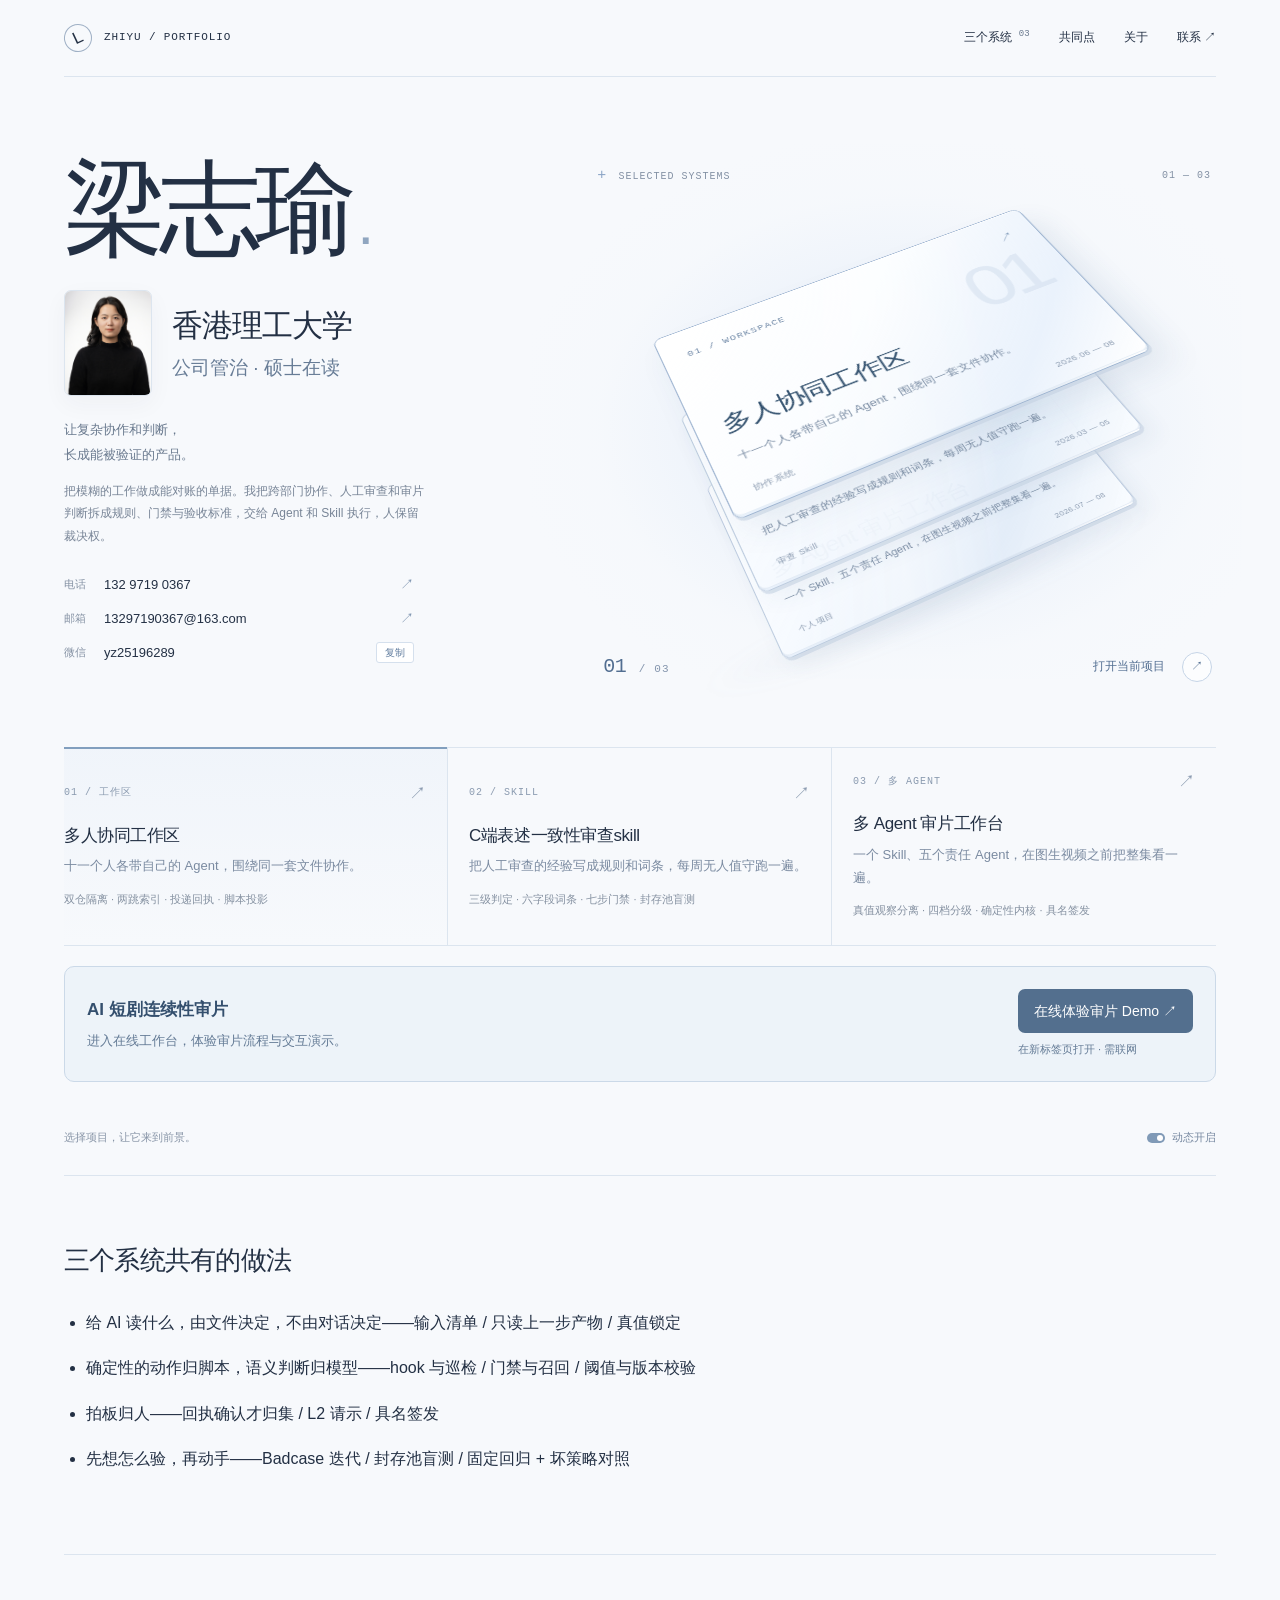
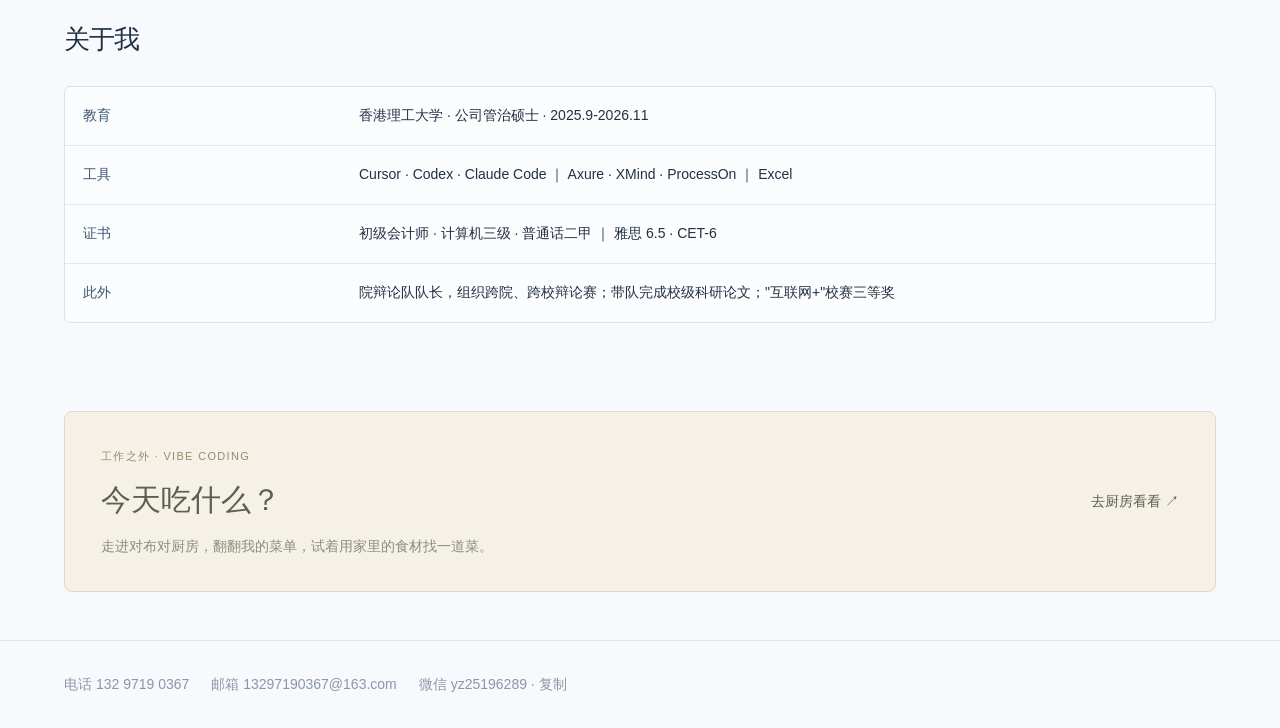
==== commit 307ab0ac: "Make review demo directly accessible from portfolio homepage" ====
--- a/index.html
+++ b/index.html
@@ -12,6 +12,7 @@
     </div><div class="sp-stage-bottom"><span class="sp-mono"><span data-selected-count>01</span> / 03</span><button type="button" data-open-current>打开当前项目 <span>↗</span></button></div></div>
    </section>
    <section class="sp-index" id="sp-projects" aria-label="选择项目"><button type="button" data-select="0" aria-pressed="true"><span class="sp-index-top"><span class="sp-mono">01 / 工作区</span><span>↗</span></span><span class="sp-index-title">多人协同工作区</span><span class="sp-index-summary">十一个人各带自己的 Agent，围绕同一套文件协作。</span><span class="sp-index-keywords">双仓隔离 · 两跳索引 · 投递回执 · 脚本投影</span></button><button type="button" data-select="1" aria-pressed="false"><span class="sp-index-top"><span class="sp-mono">02 / SKILL</span><span>↗</span></span><span class="sp-index-title">C端表述一致性审查skill</span><span class="sp-index-summary">把人工审查的经验写成规则和词条，每周无人值守跑一遍。</span><span class="sp-index-keywords">三级判定 · 六字段词条 · 七步门禁 · 封存池盲测</span></button><button type="button" data-select="2" aria-pressed="false"><span class="sp-index-top"><span class="sp-mono">03 / 多 AGENT</span><span>↗</span></span><span class="sp-index-title">多 Agent 审片工作台</span><span class="sp-index-summary">一个 Skill、五个责任 Agent，在图生视频之前把整集看一遍。</span><span class="sp-index-keywords">真值观察分离 · 四档分级 · 确定性内核 · 具名签发</span></button></section>
+   <aside class="review-demo-card" aria-label="AI 短剧连续性审片在线演示"><div><strong>AI 短剧连续性审片</strong><p>进入在线工作台，体验审片流程与交互演示。</p></div><div><a class="review-demo-link" href="https://heiye-xunzong-review-demo.abloom-peony-0545.chatgpt.site/" target="_blank" rel="noopener noreferrer" aria-label="在线体验审片 Demo（在新标签页打开）">在线体验审片 Demo ↗</a><small>在新标签页打开 · 需联网</small></div></aside>
    <div class="sp-bottom"><span>选择项目，让它来到前景。</span><button type="button" class="sp-motion" aria-pressed="true"><span class="sp-motion-dot"></span><span data-motion-label>动态开启</span></button></div>
 <section id="pc-common" class="pc-home-section"><h2>三个系统共有的做法</h2><ul><li>给 AI 读什么，由文件决定，不由对话决定——输入清单 / 只读上一步产物 / 真值锁定</li><li>确定性的动作归脚本，语义判断归模型——hook 与巡检 / 门禁与召回 / 阈值与版本校验</li><li>拍板归人——回执确认才归集 / L2 请示 / 具名签发</li><li>先想怎么验，再动手——Badcase 迭代 / 封存池盲测 / 固定回归 + 坏策略对照</li></ul></section><section id="pc-about" class="pc-home-section"><h2>关于我</h2><div class="pc-table-wrap"><table class="pc-table pc-cols-2"><tbody><tr><td>教育</td><td>香港理工大学 · 公司管治硕士 · 2025.9-2026.11</td></tr><tr><td>工具</td><td>Cursor · Codex · Claude Code ｜ Axure · XMind · ProcessOn ｜ Excel</td></tr><tr><td>证书</td><td>初级会计师 · 计算机三级 · 普通话二甲 ｜ 雅思 6.5 · CET-6</td></tr><tr><td>此外</td><td>院辩论队队长，组织跨院、跨校辩论赛；带队完成校级科研论文；&quot;互联网+&quot;校赛三等奖</td></tr></tbody></table></div></section><a class="kitchen-entry" data-kitchen-entry href="./kitchen/index.html"><div><span>工作之外 · VIBE CODING</span><h2>今天吃什么？</h2><p>走进对布对厨房，翻翻我的菜单，试着用家里的食材找一道菜。</p></div><span class="kitchen-entry-action">去厨房看看 ↗</span></a>
   </div>
@@ -19,6 +20,6 @@
 <div class="sg-reader-nav"><button type="button" class="sg-back" data-back>← 首页</button><div class="sg-reader-switch"><button type="button" class="sg-round" data-prev aria-label="上一个项目">←</button><span class="sg-mono" data-project-count></span><button type="button" class="sg-round" data-next aria-label="下一个项目">→</button></div></div>
 <div class="sg-reader-content"><header class="sp-reader-header"><div class="sg-reader-kicker"><span class="sg-mono" data-reader-type></span><span class="sg-mono" data-reader-role></span></div><h2 data-reader-title></h2><p class="sg-reader-summary" data-reader-summary></p></header><div class="pc-reading-layout"><nav class="sg-reader-tabs pc-toc" aria-label="项目章节" data-chapter-nav></nav><article class="pc-document" data-experience-panel></article></div></div>
 <aside class="v4-contact" aria-label="项目联系入口"><div><h3>联系我</h3><p>梁志瑜 · 2027 届 · 香港理工大学</p></div><div class="v4-contact-links"><a href="mailto:13297190367@163.com">邮箱 13297190367@163.com ↗</a><a href="tel:13297190367">电话 132 9719 0367 ↗</a><button type="button" data-reader-copy>微信 <span data-reader-wechat>yz25196289</span> · 复制</button><span data-reader-copy-status aria-live="polite"></span></div></aside><div class="sg-reader-end"><button type="button" class="sg-back" data-back-bottom>← 首页</button><button type="button" class="sg-next-project" data-next-project></button></div></section>
- <template data-project-document="0" data-title="多人协同工作区" data-summary="这是一个 Agent 原生的协作系统。人不再对人传话，人对文件工作；每个人的 AI 只读自己的仓和公共仓；确定性的动作全部交给脚本。"><aside class="v4-brief" aria-label="项目导读"><div class="v4-brief-role"><span>我的职责</span><p>主导搭建多人协作工作区</p></div><div class="v4-brief-problem"><span>要解决的问题</span><p>共识散在三个群、两份文档和每周一次的会里，每传一次走样一次。</p></div><div class="v4-brief-judgment"><span>我的关键判断</span><p>所以多人协同的第一原则不是“共享”，是隔离——每个人的 AI 只带该读的东西干活。</p></div><nav aria-label="快速阅读"><a data-brief-link href="#project-1-chapter-4">看设计依据 ↗</a><a data-brief-link href="#project-1-chapter-10">看验证与边界 ↗</a></nav></aside><div class="pc-intro"><h3>十一个人，十一个 Agent，一套文件</h3><p>一个三业务方、八产品岗的活动，共识散在三个群、两份文档和每周一次的会里，每传一次走样一次。项目组想试 AI Native 协同，我用过 Agent 工作区，由我组织，mentor 背书拍板。</p></div><section class="pc-chapter" id="project-1-chapter-1" data-chapter="1"><div class="pc-chapter-heading"><span>01</span><h3>前提：工作区里有什么，决定 AI 能干什么</h3></div><p>Agent 没有记忆。每次开工，框架到工作区里找文件，找到再喂给模型；工作区里有什么，它就能干什么。上下文是稀缺资源：别人的过程稿进了你的上下文，错的口径就跟着进了产出。</p><p>所以多人协同的第一原则不是&quot;共享&quot;，是<strong>隔离</strong>——每个人的 AI 只带该读的东西干活。</p></section><section class="pc-chapter" id="project-1-chapter-2" data-chapter="2"><div class="pc-chapter-heading"><span>02</span><h3>为谁而建：三圈人</h3></div><figure class="v2-figure" data-layout="rings" data-graph="people"><figcaption><div><span class="v2-eyebrow">不同参与方式，对应不同建设责任</span><h4>为谁而建：三圈人</h4></div><span class="v2-hint">选择节点，查看依据</span></figcaption><div class="v2-scroll"><div class="v2-map" style="height:345px"><div class="scope-ring ring-outer"><span>外圈</span><div class="scope-ring ring-middle"><span>中圈</span><div class="scope-ring ring-inner"><span>内圈</span></div></div></div><button type="button" class="v2-node" style="left:62%;top:38px;width:32%;height:66px" data-node="0" aria-pressed="true" aria-controls="people-detail-0"><svg viewBox="0 0 24 24" aria-hidden="true" class="v2-icon" fill="none" stroke="currentColor" stroke-width="1.4" stroke-linecap="round" stroke-linejoin="round"><path d="M4 5h5v5H4zM15 14h5v5h-5zM9 7h8v7M7 10v7h8"/></svg><span><strong>懂 AI 的人</strong><small>内圈 · 建设</small></span></button><button type="button" class="v2-node" style="left:62%;top:135px;width:32%;height:66px" data-node="1" aria-pressed="false" aria-controls="people-detail-1"><svg viewBox="0 0 24 24" aria-hidden="true" class="v2-icon" fill="none" stroke="currentColor" stroke-width="1.4" stroke-linecap="round" stroke-linejoin="round"><circle cx="12" cy="7" r="3"/><path d="M5 21v-4a7 7 0 0114 0v4"/></svg><span><strong>直接参与的人</strong><small>中圈 · 使用</small></span></button><button type="button" class="v2-node" style="left:62%;top:232px;width:32%;height:66px" data-node="2" aria-pressed="false" aria-controls="people-detail-2"><svg viewBox="0 0 24 24" aria-hidden="true" class="v2-icon" fill="none" stroke="currentColor" stroke-width="1.4" stroke-linecap="round" stroke-linejoin="round"><path d="M2 12s4-7 10-7 10 7 10 7-4 7-10 7S2 12 2 12z"/><circle cx="12" cy="12" r="3"/></svg><span><strong>相关人员</strong><small>外圈 · 读取</small></span></button></div></div><div class="v2-details" aria-live="polite"><div id="people-detail-0" class="v2-detail" data-node-detail="0"><span class="v2-detail-count">01 / 03</span><h5>懂 AI 的人</h5><p>建治理文件、模板、脚本、提示词库；整套基础设施</p></div><div id="people-detail-1" class="v2-detail" data-node-detail="1"><span class="v2-detail-count">02 / 03</span><h5>直接参与的人</h5><p>在工作区里真干活，但需要被降门槛：固定目录、一键建区、提示词复制即用</p></div><div id="people-detail-2" class="v2-detail" data-node-detail="2"><span class="v2-detail-count">03 / 03</span><h5>相关人员</h5><p>不进工作区，只读看板与知识区；参加会议</p></div></div></figure><details class="v4-detail"><summary>三圈人的完整职责<span>展开明细</span></summary><div class="pc-table-wrap"><table class="pc-table pc-cols-3"><tbody><tr><td>内圈</td><td>懂 AI 的人</td><td>建治理文件、模板、脚本、提示词库；整套基础设施</td></tr><tr><td>中圈</td><td>直接参与的人</td><td>在工作区里真干活，但需要被降门槛：固定目录、一键建区、提示词复制即用</td></tr><tr><td>外圈</td><td>相关人员</td><td>不进工作区，只读看板与知识区；参加会议</td></tr></tbody></table></div></details><p>越靠内，建设责任越重；越靠外，工作区越要迁就他的习惯。后面每做一个部件，先问它给哪一圈用。</p></section><section class="pc-chapter" id="project-1-chapter-3" data-chapter="3"><div class="pc-chapter-heading"><span>03</span><h3>空间结构：一座大厅，N 座私宅</h3></div><figure class="v2-figure" data-layout="floors" data-graph="workspace"><figcaption><div><span class="v2-eyebrow">公共仓 / 个人仓 · 物理隔离</span><h4>公共仓与个人仓，边界在哪里</h4></div><span class="v2-hint">选择节点，查看依据</span></figcaption><div class="v2-scroll"><div class="v2-map" style="height:490px"><div class="floor-label">公共仓 · 六层</div><div class="repo-label">个人仓 × N</div><div class="exchange-bridge"><span>只投递 / 回执</span></div><button type="button" class="v2-node" style="left:6%;top:44px;width:54%;height:56px" data-node="0" aria-pressed="true" aria-controls="workspace-detail-0"><svg viewBox="0 0 24 24" aria-hidden="true" class="v2-icon" fill="none" stroke="currentColor" stroke-width="1.4" stroke-linecap="round" stroke-linejoin="round"><rect x="5" y="10" width="14" height="11" rx="2"/><path d="M8 10V6a4 4 0 018 0v4M12 14v3"/></svg><span><strong>身份与规则</strong><small>6F</small></span></button><button type="button" class="v2-node" style="left:6%;top:112px;width:54%;height:56px" data-node="1" aria-pressed="false" aria-controls="workspace-detail-1"><svg viewBox="0 0 24 24" aria-hidden="true" class="v2-icon" fill="none" stroke="currentColor" stroke-width="1.4" stroke-linecap="round" stroke-linejoin="round"><path d="M4 5h5v5H4zM15 14h5v5h-5zM9 7h8v7M7 10v7h8"/></svg><span><strong>进度层</strong><small>5F</small></span></button><button type="button" class="v2-node" style="left:6%;top:180px;width:54%;height:56px" data-node="2" aria-pressed="false" aria-controls="workspace-detail-2"><svg viewBox="0 0 24 24" aria-hidden="true" class="v2-icon" fill="none" stroke="currentColor" stroke-width="1.4" stroke-linecap="round" stroke-linejoin="round"><path d="M7 3h7l4 4v14H7zM14 3v5h4M10 12h5M10 16h5"/></svg><span><strong>交换层</strong><small>4F · 跨人通道</small></span></button><button type="button" class="v2-node" style="left:6%;top:248px;width:54%;height:56px" data-node="3" aria-pressed="false" aria-controls="workspace-detail-3"><svg viewBox="0 0 24 24" aria-hidden="true" class="v2-icon" fill="none" stroke="currentColor" stroke-width="1.4" stroke-linecap="round" stroke-linejoin="round"><path d="M4 7l8-4 8 4v10l-8 4-8-4zM4 7l8 4 8-4M12 11v10"/></svg><span><strong>知识层</strong><small>3F</small></span></button><button type="button" class="v2-node" style="left:6%;top:316px;width:54%;height:56px" data-node="4" aria-pressed="false" aria-controls="workspace-detail-4"><svg viewBox="0 0 24 24" aria-hidden="true" class="v2-icon" fill="none" stroke="currentColor" stroke-width="1.4" stroke-linecap="round" stroke-linejoin="round"><path d="M4 5h5v5H4zM15 14h5v5h-5zM9 7h8v7M7 10v7h8"/></svg><span><strong>工具层</strong><small>2F</small></span></button><button type="button" class="v2-node" style="left:6%;top:384px;width:54%;height:56px" data-node="5" aria-pressed="false" aria-controls="workspace-detail-5"><svg viewBox="0 0 24 24" aria-hidden="true" class="v2-icon" fill="none" stroke="currentColor" stroke-width="1.4" stroke-linecap="round" stroke-linejoin="round"><rect x="5" y="10" width="14" height="11" rx="2"/><path d="M8 10V6a4 4 0 018 0v4M12 14v3"/></svg><span><strong>归档层</strong><small>1F</small></span></button><button type="button" class="v2-node" style="left:72%;top:180px;width:24%;height:100px" data-node="6" aria-pressed="false" aria-controls="workspace-detail-6"><svg viewBox="0 0 24 24" aria-hidden="true" class="v2-icon" fill="none" stroke="currentColor" stroke-width="1.4" stroke-linecap="round" stroke-linejoin="round"><circle cx="12" cy="7" r="3"/><path d="M5 21v-4a7 7 0 0114 0v4"/></svg><span><strong>个人仓 × N</strong><small>私有远端</small></span></button></div></div><div class="v2-details" aria-live="polite"><div id="workspace-detail-0" class="v2-detail" data-node-detail="0"><span class="v2-detail-count">01 / 07</span><h5>身份与规则</h5><p>成员名册 · 协作契约（命名规范 · 任务包标准 · 写回权限 · 模板）</p></div><div id="workspace-detail-1" class="v2-detail" data-node-detail="1"><span class="v2-detail-count">02 / 07</span><h5>进度层</h5><p>当前推进 · 工作台区 ×N · 任务看板 · 三本索引 · 决策记录</p></div><div id="workspace-detail-2" class="v2-detail" data-node-detail="2"><span class="v2-detail-count">03 / 07</span><h5>交换层</h5><p>每人一对出件箱 / 收件箱——唯一的跨人通道</p></div><div id="workspace-detail-3" class="v2-detail" data-node-detail="3"><span class="v2-detail-count">04 / 07</span><h5>知识层</h5><p>静态知识（背景 · 目标 · 术语）· 动态知识（会议三层 · 归集产出）</p></div><div id="workspace-detail-4" class="v2-detail" data-node-detail="4"><span class="v2-detail-count">05 / 07</span><h5>工具层</h5><p>skills · 8 个脚本 · hooks · 提示词库</p></div><div id="workspace-detail-5" class="v2-detail" data-node-detail="5"><span class="v2-detail-count">06 / 07</span><h5>归档层</h5><p>阶段收口后整段冻结只读</p></div><div id="workspace-detail-6" class="v2-detail" data-node-detail="6"><span class="v2-detail-count">07 / 07</span><h5>个人仓 × N</h5><p>输入（个人知识）· 任务包 ×n · 生效区 · 归档 · 工作日志 · 本仓 AGENTS.md。每座私宅配私有远端，过程私密。连廊只通 4F 大堂。</p></div></div></figure><p>公共仓是一座六层大楼，越往上越&quot;管人&quot;，越往下越&quot;存事&quot;：</p><details class="v4-detail"><summary>公共仓六层明细<span>展开明细</span></summary><div class="pc-table-wrap"><table class="pc-table pc-cols-3"><tbody><tr><td>门楣</td><td>README（人入口）· AGENTS.md（AI 入口）· 公告栏</td><td></td></tr><tr><td>6F</td><td>身份与规则</td><td>成员名册 · 协作契约（命名规范 · 任务包标准 · 写回权限 · 模板）</td></tr><tr><td>5F</td><td>进度层</td><td>当前推进 · 工作台区 ×N · 任务看板 · 三本索引 · 决策记录</td></tr><tr><td>4F</td><td>交换层</td><td>每人一对出件箱 / 收件箱——唯一的跨人通道</td></tr><tr><td>3F</td><td>知识层</td><td>静态知识（背景 · 目标 · 术语）· 动态知识（会议三层 · 归集产出）</td></tr><tr><td>2F</td><td>工具层</td><td>skills · 8 个脚本 · hooks · 提示词库</td></tr><tr><td>1F</td><td>归档层</td><td>阶段收口后整段冻结只读</td></tr></tbody></table></div></details><p>个人仓是私宅：输入（个人知识）· 任务包 ×n · 生效区 · 归档 · 工作日志 · 本仓 AGENTS.md。每座私宅配私有远端，过程私密。连廊只通 4F 大堂。</p><p>两个仓挂在同一个 Agent 项目下，AI 只读这两处。</p></section><section class="pc-chapter" id="project-1-chapter-4" data-chapter="4"><div class="pc-chapter-heading"><span>04</span><h3>上下文怎么控：两跳装载</h3></div><figure class="v2-figure" data-layout="context" data-graph="context"><figcaption><div><span class="v2-eyebrow">入口 → 索引 → 文件</span><h4>两跳装载，输入清单锁定边界</h4></div><span class="v2-hint">选择节点，查看依据</span></figcaption><div class="v2-scroll"><div class="v2-map" style="height:365px"><div class="context-rail"><span>第一跳</span><span>第二跳</span></div><div class="context-gate">人确认清单后，只读清单内文件 ↑</div><button type="button" class="v2-node" style="left:4%;top:35px;width:28%;height:85px" data-node="0" aria-pressed="true" aria-controls="context-detail-0"><svg viewBox="0 0 24 24" aria-hidden="true" class="v2-icon" fill="none" stroke="currentColor" stroke-width="1.4" stroke-linecap="round" stroke-linejoin="round"><rect x="5" y="10" width="14" height="11" rx="2"/><path d="M8 10V6a4 4 0 018 0v4M12 14v3"/></svg><span><strong>AGENTS.md ×2</strong><small>原则与索引入口</small></span></button><button type="button" class="v2-node" style="left:36%;top:35px;width:28%;height:85px" data-node="1" aria-pressed="false" aria-controls="context-detail-1"><svg viewBox="0 0 24 24" aria-hidden="true" class="v2-icon" fill="none" stroke="currentColor" stroke-width="1.4" stroke-linecap="round" stroke-linejoin="round"><path d="M4 5h5v5H4zM15 14h5v5h-5zM9 7h8v7M7 10v7h8"/></svg><span><strong>三本索引</strong><small>按文件 / 事 / 人查询</small></span></button><button type="button" class="v2-node" style="left:68%;top:35px;width:28%;height:85px" data-node="2" aria-pressed="false" aria-controls="context-detail-2"><svg viewBox="0 0 24 24" aria-hidden="true" class="v2-icon" fill="none" stroke="currentColor" stroke-width="1.4" stroke-linecap="round" stroke-linejoin="round"><path d="M7 3h7l4 4v14H7zM14 3v5h4M10 12h5M10 16h5"/></svg><span><strong>只读正本</strong><small>生效区 / current / 正件</small></span></button><button type="button" class="v2-node" style="left:36%;top:220px;width:28%;height:95px" data-node="3" aria-pressed="false" aria-controls="context-detail-3"><svg viewBox="0 0 24 24" aria-hidden="true" class="v2-icon" fill="none" stroke="currentColor" stroke-width="1.4" stroke-linecap="round" stroke-linejoin="round"><circle cx="12" cy="7" r="3"/><path d="M5 21v-4a7 7 0 0114 0v4"/></svg><span><strong>输入清单</strong><small>由人确认</small></span></button></div></div><div class="v2-details" aria-live="polite"><div id="context-detail-0" class="v2-detail" data-node-detail="0"><span class="v2-detail-count">01 / 04</span><h5>AGENTS.md ×2</h5><p>公共宪法 + 本仓规程。只装原则和“索引在哪”，两百行左右，每会话注入</p></div><div id="context-detail-1" class="v2-detail" data-node-detail="1"><span class="v2-detail-count">02 / 04</span><h5>三本索引</h5><p>文件索引（按文件查，标效力级）· 关键词索引（按事查）· 人物索引（按人查）+ 反链表</p></div><div id="context-detail-2" class="v2-detail" data-node-detail="2"><span class="v2-detail-count">03 / 04</span><h5>只读正本</h5><p>生效区 · 知识区 current · 交换区正件；草稿、history、他人仓被效力级挡住</p></div><div id="context-detail-3" class="v2-detail" data-node-detail="3"><span class="v2-detail-count">04 / 04</span><h5>输入清单</h5><p>任务包里的输入清单是一次查询的固化：建包时查一次，人确认，此后 AI 只读清单内文件。换 AI、换会话，边界不变。</p></div></div></figure><details class="v4-detail"><summary>两跳装载与文件效力明细<span>展开明细</span></summary><div class="pc-table-wrap"><table class="pc-table pc-cols-3"><tbody><tr><td>入口</td><td>AGENTS.md ×2</td><td>公共宪法 + 本仓规程。只装原则和&quot;索引在哪&quot;，两百行左右，每会话注入</td></tr><tr><td>中间</td><td>三本索引</td><td>文件索引（按文件查，标效力级）· 关键词索引（按事查）· 人物索引（按人查）+ 反链表</td></tr><tr><td>文件</td><td>只读正本</td><td>生效区 · 知识区 current · 交换区正件；草稿、history、他人仓被效力级挡住</td></tr></tbody></table></div></details><p>任务包里的<strong>输入清单</strong>是一次查询的固化：建包时查一次，人确认，此后 AI 只读清单内文件。换 AI、换会话，边界不变。</p><p>三条纪律：原则与事实分离（AGENTS 小而稳，事实在活源）；一正本一倒排（术语表是正本，关键词索引是机器生成的倒排）；引用写路径不摘抄（摘抄就是制造第二正本）。</p></section><section class="pc-chapter" id="project-1-chapter-5" data-chapter="5"><div class="pc-chapter-heading"><span>05</span><h3>协作怎么变成文件动作</h3></div><p><strong>任务包五件套</strong>，人人同构：任务说明 · 输入清单 · 待裁决事项 · 过程记录 · 工作产出，加一份 <code>任务状态.yaml</code>。AI 草稿全在任务包内，经本人确认才升入生效区。</p><p><strong>投递 / 回执 / 退回</strong>：要别人办什么，写一份协同单投到对方收件箱；办完投一份回执；办不了投退回单，必须给可行替代。协同单四态从交换区文件反推——文件在，状态才在。</p><p><strong>写回三层</strong>：自动写回 = 本人仓过程件 + 公共仓本人工作台 + 脚本产物；确认后写回 = 生效、投递、归集、决策；禁止写回 = 他人仓与出件箱、治理文件、密级数值、绕过脚本手搓。</p><p><strong>密级只写指向</strong>：配额、每日放量、中签率在任何共享文件里不写数值，只写&quot;由谁配置、录在哪&quot;。透明不等于泄密。</p></section><section class="pc-chapter" id="project-1-chapter-6" data-chapter="6"><div class="pc-chapter-heading"><span>06</span><h3>确定性归脚本</h3></div><div class="pc-table-wrap"><table class="pc-table pc-cols-2"><tbody><tr><td>init_member</td><td>一键建个人仓：骨架、AGENTS.md、私有远端、git 身份</td></tr><tr><td>send_ticket</td><td>正件 + 消息 + 命名 + push，一个事务</td></tr><tr><td>notify hook</td><td>投递即通知，直接到对方京ME</td></tr><tr><td>send_receipt</td><td>回执 / 退回，引用原单</td></tr><tr><td>collect</td><td>归集，current 唯一</td></tr><tr><td>board · index</td><td>看板 + 三本索引重建</td></tr><tr><td>lint_workspace</td><td>每天巡检：命名 / schema / 越权写入 / 任务包缺件</td></tr></tbody></table></div><p>人只改自己那一份 <code>任务状态.yaml</code>。提交时 hook 生成本人工作台，推送时 hook 重建全员看板；看板做自报与文件证据的对账——报&quot;已交回&quot;却无回执标红，有单却无工作台条目标红。</p></section><section class="pc-chapter" id="project-1-chapter-7" data-chapter="7"><div class="pc-chapter-heading"><span>07</span><h3>人机边界</h3></div><ul><li>草稿经本人确认才生效；升版先归档</li><li>知识先审核后入库：任何成果先投给要用它的人，对方回执确认后才归集进知识区。谁消费，谁验收</li><li>跨人裁决走单据，回流决策记录；决策记录逐行带出处，正本只此一处</li><li>人只做三件事：定目标、裁决、验收</li></ul></section><section class="pc-chapter" id="project-1-chapter-8" data-chapter="8"><div class="pc-chapter-heading"><span>08</span><h3>Badcase → 机制</h3></div><div class="v2-badlinks" aria-label="Badcase 对应机制"><button type="button" data-mechanism="context"><svg viewBox="0 0 24 24" aria-hidden="true" class="v2-icon" fill="none" stroke="currentColor" stroke-width="1.4" stroke-linecap="round" stroke-linejoin="round"><rect x="5" y="10" width="14" height="11" rx="2"/><path d="M8 10V6a4 4 0 018 0v4M12 14v3"/></svg><span>草稿被当作依据 → 输入清单</span><span aria-hidden="true">↗</span></button><button type="button" data-mechanism="workspace"><svg viewBox="0 0 24 24" aria-hidden="true" class="v2-icon" fill="none" stroke="currentColor" stroke-width="1.4" stroke-linecap="round" stroke-linejoin="round"><path d="M4 7l8-4 8 4v10l-8 4-8-4zM4 7l8 4 8-4M12 11v10"/></svg><span>过程稿污染上下文 → 双仓隔离</span><span aria-hidden="true">↗</span></button><button type="button" data-mechanism="workspace"><svg viewBox="0 0 24 24" aria-hidden="true" class="v2-icon" fill="none" stroke="currentColor" stroke-width="1.4" stroke-linecap="round" stroke-linejoin="round"><path d="M5 21V4h14v17M9 21V8h6v13M3 21h18M12 12v3"/></svg><span>密级与透明冲突 → 写回边界</span><span aria-hidden="true">↗</span></button><button type="button" data-mechanism="people"><svg viewBox="0 0 24 24" aria-hidden="true" class="v2-icon" fill="none" stroke="currentColor" stroke-width="1.4" stroke-linecap="round" stroke-linejoin="round"><circle cx="12" cy="7" r="3"/><path d="M5 21v-4a7 7 0 0114 0v4"/></svg><span>进入方式不一致 → 三圈人</span><span aria-hidden="true">↗</span></button><button type="button" data-mechanism-chapter="project-1-chapter-6"><svg viewBox="0 0 24 24" aria-hidden="true" class="v2-icon" fill="none" stroke="currentColor" stroke-width="1.4" stroke-linecap="round" stroke-linejoin="round"><path d="M4 5h5v5H4zM15 14h5v5h-5zM9 7h8v7M7 10v7h8"/></svg><span>进度靠人追问 → yaml / hook / 看板</span><span aria-hidden="true">↗</span></button></div><p>不是一次设计出来的。每一个部件都对应一次翻车。</p><div class="pc-table-wrap"><table class="pc-table pc-cols-3"><tbody><tr><th>现象</th><th>根因</th><th>改的部件</th></tr><tr><td>AI 起草页面方案时，把别人没定稿的&quot;配额按型号拆&quot;当依据写了进去</td><td>读到了别人的草稿，分不清正本与过程稿</td><td>输入清单锁边界 ·效力分级只取正本</td></tr><tr><td>开工前读进上下文的东西，九成是别人的过程稿；越滚越大、越慢</td><td>十一个人共用一个目录，过程与成果混在一起</td><td>个人仓 / 公共仓物理隔离 ·连廊只通交换区</td></tr><tr><td>采销的配额草稿全员可见</td><td>透明与密级冲突</td><td>密级只写指向 · 写回三层</td></tr><tr><td>每个人文件夹结构各异，AI 到别人区里找不到东西；业务方问&quot;我该跟 AI 说什么&quot;</td><td>把十一个人当成一种人四份预制提示词 · 一键建区</td><td>三圈人 · 固定目录 ·</td></tr><tr><td>进度靠 mentor 每周问，通知靠人催，某人干了什么散在三处</td><td>状态没有结构化，证据散在各处</td><td>任务状态 yaml · hook 生成看板 ·投递联动京ME · 人物文件</td></tr></tbody></table></div></section><section class="pc-chapter" id="project-1-chapter-9" data-chapter="9"><div class="pc-chapter-heading"><span>09</span><h3>用这套模式跑一个任务</h3></div><figure class="v2-figure" data-layout="journey" data-graph="journey"><figcaption><div><span class="v2-eyebrow">活动落地页 · 原稿任务实例</span><h4>从需求单，到定稿归集</h4></div><span class="v2-hint">选择节点，查看依据</span></figcaption><div class="v2-scroll"><div class="v2-map" style="height:310px"><div class="journey-line"></div><div class="journey-labels"><span>起点</span><span>锁定输入</span><span>人裁决</span><span>人验收</span><span>终点</span></div><button type="button" class="v2-node" style="left:4%;top:100px;width:17%;height:110px" data-node="0" aria-pressed="true" aria-controls="journey-detail-0"><svg viewBox="0 0 24 24" aria-hidden="true" class="v2-icon" fill="none" stroke="currentColor" stroke-width="1.4" stroke-linecap="round" stroke-linejoin="round"><path d="M7 3h7l4 4v14H7zM14 3v5h4M10 12h5M10 16h5"/></svg><span><strong>需求单</strong><small>领任务包</small></span></button><button type="button" class="v2-node" style="left:23%;top:100px;width:17%;height:110px" data-node="1" aria-pressed="false" aria-controls="journey-detail-1"><svg viewBox="0 0 24 24" aria-hidden="true" class="v2-icon" fill="none" stroke="currentColor" stroke-width="1.4" stroke-linecap="round" stroke-linejoin="round"><rect x="5" y="10" width="14" height="11" rx="2"/><path d="M8 10V6a4 4 0 018 0v4M12 14v3"/></svg><span><strong>输入清单</strong><small>九条依据</small></span></button><button type="button" class="v2-node" style="left:42%;top:100px;width:17%;height:110px" data-node="2" aria-pressed="false" aria-controls="journey-detail-2"><svg viewBox="0 0 24 24" aria-hidden="true" class="v2-icon" fill="none" stroke="currentColor" stroke-width="1.4" stroke-linecap="round" stroke-linejoin="round"><circle cx="12" cy="7" r="3"/><path d="M5 21v-4a7 7 0 0114 0v4"/></svg><span><strong>裁决与回执</strong><small>人的确认</small></span></button><button type="button" class="v2-node" style="left:61%;top:100px;width:17%;height:110px" data-node="3" aria-pressed="false" aria-controls="journey-detail-3"><svg viewBox="0 0 24 24" aria-hidden="true" class="v2-icon" fill="none" stroke="currentColor" stroke-width="1.4" stroke-linecap="round" stroke-linejoin="round"><path d="M5 12l4 4 10-10M20 12v7H4V4h10"/></svg><span><strong>评审定稿</strong><small>人的验收</small></span></button><button type="button" class="v2-node" style="left:80%;top:100px;width:17%;height:110px" data-node="4" aria-pressed="false" aria-controls="journey-detail-4"><svg viewBox="0 0 24 24" aria-hidden="true" class="v2-icon" fill="none" stroke="currentColor" stroke-width="1.4" stroke-linecap="round" stroke-linejoin="round"><path d="M4 7l8-4 8 4v10l-8 4-8-4zM4 7l8 4 8-4M12 11v10"/></svg><span><strong>归集</strong><small>留下生效产物</small></span></button></div></div><div class="v2-details" aria-live="polite"><div id="journey-detail-0" class="v2-detail" data-node-detail="0"><span class="v2-detail-count">01 / 05</span><h5>需求单</h5><p>活动落地页是我自己在工作区里领的一个任务包。接需求单，拉输入清单九条；</p></div><div id="journey-detail-1" class="v2-detail" data-node-detail="1"><span class="v2-detail-count">02 / 05</span><h5>输入清单</h5><p>方案 V1 留一处待裁决——任务卡状态从哪取——登记跨人裁决，投单问活动机制同学，次日回执定案：页面只问抽签系统一处，进决策记录第 9 行。</p></div><div id="journey-detail-2" class="v2-detail" data-node-detail="2"><span class="v2-detail-count">03 / 05</span><h5>裁决与回执</h5><p>业务方要加中签率说明，撞上密级，起草退回单引决策记录第 2、3 行，给三句不含数值的替代，业务方改口径重投一次通过。</p></div><div id="journey-detail-3" class="v2-detail" data-node-detail="3"><span class="v2-detail-count">04 / 05</span><h5>评审定稿</h5><p>方案评审争型号，按不写定，进决策记录第 15、16 行。</p></div><div id="journey-detail-4" class="v2-detail" data-node-detail="4"><span class="v2-detail-count">05 / 05</span><h5>归集</h5><p>PRD 定稿，次日归集。从需求单到定稿归集，除一场评审外没开过对齐会。</p></div></div><div class="v2-trace-controls"><button type="button" data-trace-next>逐步查看任务路径</button><button type="button" data-trace-reset>重置</button><span data-trace-status aria-live="polite">点击推进；到人工环节暂停。</span></div></figure><p>活动落地页是我自己在工作区里领的一个任务包。接需求单，拉输入清单九条；方案 V1 留一处待裁决——任务卡状态从哪取——登记跨人裁决，投单问活动机制同学，次日回执定案：页面只问抽签系统一处，进决策记录第 9 行。业务方要加中签率说明，撞上密级，起草退回单引决策记录第 2、3 行，给三句不含数值的替代，业务方改口径重投一次通过。方案评审争型号，按不写定，进决策记录第 15、16 行。PRD 定稿，次日归集。</p><p>从需求单到定稿归集，除一场评审外没开过对齐会。</p></section><section class="pc-chapter" id="project-1-chapter-10" data-chapter="10"><div class="pc-chapter-heading"><span>10</span><h3>结果与边界</h3></div><div class="pc-table-wrap"><table class="pc-table pc-cols-2"><tbody><tr><td>开区到收口</td><td>40 个工作日 · 6 场会 · 20 行决议 · 14 份归集件 · 3 例跨人裁决</td></tr><tr><td>承载的活动</td><td>上线 10 天，归因新开 PLUS 会员 152,362（目标 100,000，09-02 达成）</td></tr></tbody></table></div><p>边界：无对照组，周期对比是 mentor 与业务方对同类历史项目的评估；这不是 AI Coding 项目，最终产物是机制、PRD 与归集件；机制细节与 mentor 共创，由我组织落地。</p><p>证据：极简架构图（嵌入）· 六页签交互架构图 · 仿真工作区（11 仓、57 任务包、约 200 份单据）· 一份协同单与回执样例（脱敏）</p></section></template><template data-project-nav="0"><div class="mm-map"><button type="button" class="mm-root" data-map-top>多人协同工作区</button><div class="mm-trunk"><div class="mm-branch"><div class="mm-group">为什么这样搭</div><div class="mm-leaves"><a href="#project-1-chapter-1" data-chapter-link title="前提：工作区里有什么，决定 AI 能干什么"><span>01</span><b>工作区前提</b></a><a href="#project-1-chapter-2" data-chapter-link title="为谁而建：三圈人"><span>02</span><b>三圈人</b></a></div></div><div class="mm-branch"><div class="mm-group">空间与协作</div><div class="mm-leaves"><a href="#project-1-chapter-3" data-chapter-link title="空间结构：一座大厅，N 座私宅"><span>03</span><b>双仓结构</b></a><a href="#project-1-chapter-4" data-chapter-link title="上下文怎么控：两跳装载"><span>04</span><b>两跳装载</b></a><a href="#project-1-chapter-5" data-chapter-link title="协作怎么变成文件动作"><span>05</span><b>文件协作</b></a><a href="#project-1-chapter-6" data-chapter-link title="确定性归脚本"><span>06</span><b>确定性脚本</b></a><a href="#project-1-chapter-7" data-chapter-link title="人机边界"><span>07</span><b>人机边界</b></a></div></div><div class="mm-branch"><div class="mm-group">实践与验证</div><div class="mm-leaves"><a href="#project-1-chapter-8" data-chapter-link title="Badcase → 机制"><span>08</span><b>Badcase</b></a><a href="#project-1-chapter-9" data-chapter-link title="用这套模式跑一个任务"><span>09</span><b>任务实例</b></a><a href="#project-1-chapter-10" data-chapter-link title="结果与边界"><span>10</span><b>结果与边界</b></a></div></div></div></div></template><template data-project-document="1" data-title="C端表述一致性审查skill" data-summary="这是一个 Skill。它把 C 端文案审查里靠个人经验的判定，拆成三级规则、六字段词条和七步门禁，每周无人值守跑一遍，出一份让人认领的报告。"><aside class="v4-brief" aria-label="项目导读"><div class="v4-brief-role"><span>我的职责</span><p>Skill 产品负责人。把人工判定经验转成可复用规则、知识资产与审查流程，推动修复与盲测验收。</p></div><div class="v4-brief-problem"><span>要解决的问题</span><p>人工排查一次约两天，只能季度做一次；活动每周更新，季度之间有约十三周盲区。</p></div><div class="v4-brief-judgment"><span>我的关键判断</span><p>不一致 ≠ 错误。这一条是整个 Skill 的判定基石，也是它和“字符串比对”的区别。</p></div><nav aria-label="快速阅读"><a data-brief-link href="#project-2-chapter-2">看设计依据 ↗</a><a data-brief-link href="#project-2-chapter-10">看验证与边界 ↗</a></nav></aside><div class="pc-intro"><h3>把一个人的经验，写成一台每周自己跑的机器</h3><p>同一条轮胎在四个页面有四种叫法——防爆轮胎、缺气保用胎、泄气保用轮胎、RFT 胎。行业语言本来多套并行，平台改造不了行业，但自家交易链路必须同一个叫法。</p></div><section class="pc-chapter" id="project-2-chapter-1" data-chapter="1"><div class="pc-chapter-heading"><span>01</span><h3>为什么是 Skill，不是一次排查</h3></div><p>人工排查一次约两天，只能季度做一次；活动每周更新，季度之间有约十三周盲区。一次性排查只能解决当期，覆盖不了后续页面更新；判定靠个人经验，换个人结论就变。</p><p>要的不是&quot;这次查干净&quot;，是&quot;以后每周都能查、每次结论一样、不依赖某个人在场&quot;。这是 Skill 的定义。</p></section><section class="pc-chapter" id="project-2-chapter-2" data-chapter="2"><div class="pc-chapter-heading"><span>02</span><h3>把人的经验写成规则</h3></div><figure class="v2-figure" data-layout="decision" data-graph="rules"><figcaption><div><span class="v2-eyebrow">空间约束与场景合理性，先于分级</span><h4>不一致 ≠ 错误</h4></div><span class="v2-hint">选择节点，查看依据</span></figcaption><div class="v2-scroll"><div class="v2-map" style="height:395px"><div class="decision-diamond"></div><div class="decision-branches"></div><div class="decision-captions"><span>必须统一</span><span>需业务裁决</span><span>允许合理差异</span></div><button type="button" class="v2-node" style="left:31%;top:40px;width:38%;height:95px" data-node="0" aria-pressed="true" aria-controls="rules-detail-0"><svg viewBox="0 0 24 24" aria-hidden="true" class="v2-icon" fill="none" stroke="currentColor" stroke-width="1.4" stroke-linecap="round" stroke-linejoin="round"><path d="M5 21V4h14v17M9 21V8h6v13M3 21h18M12 12v3"/></svg><span><strong>两把筛子</strong><small>空间约束 / 场景合理性</small></span></button><button type="button" class="v2-node" style="left:3%;top:230px;width:29%;height:95px" data-node="1" aria-pressed="false" aria-controls="rules-detail-1"><svg viewBox="0 0 24 24" aria-hidden="true" class="v2-icon" fill="none" stroke="currentColor" stroke-width="1.4" stroke-linecap="round" stroke-linejoin="round"><path d="M5 12l4 4 10-10M20 12v7H4V4h10"/></svg><span><strong>L1 · 必须统一</strong><small>认领表 → 直接修</small></span></button><button type="button" class="v2-node" style="left:35.5%;top:230px;width:29%;height:95px" data-node="2" aria-pressed="false" aria-controls="rules-detail-2"><svg viewBox="0 0 24 24" aria-hidden="true" class="v2-icon" fill="none" stroke="currentColor" stroke-width="1.4" stroke-linecap="round" stroke-linejoin="round"><circle cx="12" cy="7" r="3"/><path d="M5 21v-4a7 7 0 0114 0v4"/></svg><span><strong>L2 · 建议统一</strong><small>请示表 → 人拍板</small></span></button><button type="button" class="v2-node" style="left:68%;top:230px;width:29%;height:95px" data-node="3" aria-pressed="false" aria-controls="rules-detail-3"><svg viewBox="0 0 24 24" aria-hidden="true" class="v2-icon" fill="none" stroke="currentColor" stroke-width="1.4" stroke-linecap="round" stroke-linejoin="round"><rect x="5" y="10" width="14" height="11" rx="2"/><path d="M8 10V6a4 4 0 018 0v4M12 14v3"/></svg><span><strong>L3 · 合理差异</strong><small>白名单 → 不报</small></span></button></div></div><div class="v2-details" aria-live="polite"><div id="rules-detail-0" class="v2-detail" data-node-detail="0"><span class="v2-detail-count">01 / 04</span><h5>两把筛子</h5><p>判定前先过两把筛子：空间约束（标签位放不下全称，缩写合理）、场景合理性（俗名用于搜索承接，是雅各布定律不是错误）。</p></div><div id="rules-detail-1" class="v2-detail" data-node-detail="1"><span class="v2-detail-count">02 / 04</span><h5>L1 · 必须统一</h5><p>交易链路上同一实体不同叫法 → 认领表，直接修</p></div><div id="rules-detail-2" class="v2-detail" data-node-detail="2"><span class="v2-detail-count">03 / 04</span><h5>L2 · 建议统一</h5><p>有理由但需业务裁决（如品牌命名族） → 请示表，人拍板</p></div><div id="rules-detail-3" class="v2-detail" data-node-detail="3"><span class="v2-detail-count">04 / 04</span><h5>L3 · 合理差异</h5><p>筛选标签括号注释、规格代码、搜索承接俗名 → 白名单，不报</p></div></div><div class="v2-trace-controls"><button type="button" data-rule-case>查看案例：筛选标签括号注释</button><span data-case-status aria-live="polite">先过两把筛子，再看 L1 / L2 / L3。</span></div></figure><p>回放历史排查案例，先分清&quot;写法不同&quot;和&quot;业务错误&quot;：</p><details class="v4-detail"><summary>L1 / L2 / L3 判定明细<span>展开明细</span></summary><div class="pc-table-wrap"><table class="pc-table pc-cols-4"><tbody><tr><td>L1</td><td>必须统一</td><td>交易链路上同一实体不同叫法</td><td>→ 认领表，直接修</td></tr><tr><td>L2</td><td>建议统一</td><td>有理由但需业务裁决（如品牌命名族）</td><td>→ 请示表，人拍板</td></tr><tr><td>L3</td><td>合理差异</td><td>筛选标签括号注释、规格代码、搜索承接俗名</td><td>→ 白名单，不报</td></tr></tbody></table></div></details><p>判定前先过两把筛子：空间约束（标签位放不下全称，缩写合理）、场景合理性（俗名用于搜索承接，是雅各布定律不是错误）。</p><p>不一致 ≠ 错误。这一条是整个 Skill 的判定基石，也是它和&quot;字符串比对&quot;的区别。</p></section><section class="pc-chapter" id="project-2-chapter-3" data-chapter="3"><div class="pc-chapter-heading"><span>03</span><h3>知识资产：词条与白名单</h3></div><p>基准是静的，文案是动的。审查 = 对照，不是语感。</p><div class="pc-table-wrap"><table class="pc-table pc-cols-2"><tbody><tr><td>标准名</td><td>缺气保用轮胎</td></tr><tr><td>允许别名</td><td>防爆胎（仅筛选标签括号注释、搜索承接位）</td></tr><tr><td>禁用</td><td>泄气保用轮胎 · RFT 胎 · 防爆轮胎（单独使用）</td></tr><tr><td>来源</td><td>国标轮胎术语族</td></tr><tr><td>生效范围</td><td>全线</td></tr><tr><td>备注</td><td>—</td></tr></tbody></table></div><p>白名单记录被人裁定过的合理差异，是这台机器的&quot;记忆&quot;——同一个差异不会每周被重新报一次。</p></section><section class="pc-chapter" id="project-2-chapter-4" data-chapter="4"><div class="pc-chapter-heading"><span>04</span><h3>Skill 的结构</h3></div><div class="pc-table-wrap"><table class="pc-table pc-cols-2"><tbody><tr><td>平台层</td><td>云端定时调度，每周触发</td></tr><tr><td>项目区</td><td>每次新建，带 agents.md；跑完归档封存</td></tr><tr><td>Skill 包</td><td>主控（步骤与门禁）· 知识（词条 · 白名单 · 裁决记录）· 工具 · 脚本</td></tr><tr><td>外围文件</td><td>六源文案接口 · 素材图 OCR</td></tr></tbody></table></div><p>每次运行都是一个干净的项目区；词条、白名单、上次台账作为显式资产跨次挂载，其余不带。</p></section><section class="pc-chapter" id="project-2-chapter-5" data-chapter="5"><div class="pc-chapter-heading"><span>05</span><h3>运行一次发生什么</h3></div><figure class="v2-figure" data-layout="gates" data-graph="pipeline"><figcaption><div><span class="v2-eyebrow">每一步只读上一步的产物文件</span><h4>一次运行，七道门禁</h4></div><span class="v2-hint">选择节点，查看依据</span></figcaption><div class="v2-scroll"><div class="v2-map" style="height:680px"><div class="gate-spine"></div><div class="gate-output" style="top:25px"><span>产物 / 门禁</span><strong>01-审查范围.md</strong><small>check_scope</small></div><div class="gate-output" style="top:117px"><span>产物 / 门禁</span><strong>02-文案清单</strong><small>check_corpus</small></div><div class="gate-output" style="top:209px"><span>产物 / 门禁</span><strong>03-候选对</strong><small>check_pairs</small></div><div class="gate-output" style="top:301px"><span>产物 / 门禁</span><strong>04-判定结果</strong><small>check_verdict</small></div><div class="gate-output" style="top:393px"><span>产物 / 门禁</span><strong>05 / 06</strong><small>check_findings</small></div><div class="gate-output" style="top:485px"><span>产物 / 门禁</span><strong>07-报告.html</strong><small>渲染自校验</small></div><div class="gate-output" style="top:577px"><span>产物 / 门禁</span><strong>08-推送回执</strong><small>回执校验</small></div><button type="button" class="v2-node" style="left:5%;top:25px;width:32%;height:76px" data-node="0" aria-pressed="true" aria-controls="pipeline-detail-0"><svg viewBox="0 0 24 24" aria-hidden="true" class="v2-icon" fill="none" stroke="currentColor" stroke-width="1.4" stroke-linecap="round" stroke-linejoin="round"><path d="M5 21V4h14v17M9 21V8h6v13M3 21h18M12 12v3"/></svg><span><strong>S1</strong><small>范围圈定</small></span></button><button type="button" class="v2-node" style="left:5%;top:117px;width:32%;height:76px" data-node="1" aria-pressed="false" aria-controls="pipeline-detail-1"><svg viewBox="0 0 24 24" aria-hidden="true" class="v2-icon" fill="none" stroke="currentColor" stroke-width="1.4" stroke-linecap="round" stroke-linejoin="round"><path d="M7 3h7l4 4v14H7zM14 3v5h4M10 12h5M10 16h5"/></svg><span><strong>S2</strong><small>六源采集 + OCR</small></span></button><button type="button" class="v2-node" style="left:5%;top:209px;width:32%;height:76px" data-node="2" aria-pressed="false" aria-controls="pipeline-detail-2"><svg viewBox="0 0 24 24" aria-hidden="true" class="v2-icon" fill="none" stroke="currentColor" stroke-width="1.4" stroke-linecap="round" stroke-linejoin="round"><path d="M7 3h7l4 4v14H7zM14 3v5h4M10 12h5M10 16h5"/></svg><span><strong>S3</strong><small>机械召回 + 语义对齐</small></span></button><button type="button" class="v2-node" style="left:5%;top:301px;width:32%;height:76px" data-node="3" aria-pressed="false" aria-controls="pipeline-detail-3"><svg viewBox="0 0 24 24" aria-hidden="true" class="v2-icon" fill="none" stroke="currentColor" stroke-width="1.4" stroke-linecap="round" stroke-linejoin="round"><path d="M5 21V4h14v17M9 21V8h6v13M3 21h18M12 12v3"/></svg><span><strong>S4</strong><small>两把筛子 + 三级判定</small></span></button><button type="button" class="v2-node" style="left:5%;top:393px;width:32%;height:76px" data-node="4" aria-pressed="false" aria-controls="pipeline-detail-4"><svg viewBox="0 0 24 24" aria-hidden="true" class="v2-icon" fill="none" stroke="currentColor" stroke-width="1.4" stroke-linecap="round" stroke-linejoin="round"><path d="M7 3h7l4 4v14H7zM14 3v5h4M10 12h5M10 16h5"/></svg><span><strong>S5</strong><small>认领 / 请示 / 白名单</small></span></button><button type="button" class="v2-node" style="left:5%;top:485px;width:32%;height:76px" data-node="5" aria-pressed="false" aria-controls="pipeline-detail-5"><svg viewBox="0 0 24 24" aria-hidden="true" class="v2-icon" fill="none" stroke="currentColor" stroke-width="1.4" stroke-linecap="round" stroke-linejoin="round"><path d="M7 3h7l4 4v14H7zM14 3v5h4M10 12h5M10 16h5"/></svg><span><strong>S6</strong><small>HTML 诊断报告</small></span></button><button type="button" class="v2-node" style="left:5%;top:577px;width:32%;height:76px" data-node="6" aria-pressed="false" aria-controls="pipeline-detail-6"><svg viewBox="0 0 24 24" aria-hidden="true" class="v2-icon" fill="none" stroke="currentColor" stroke-width="1.4" stroke-linecap="round" stroke-linejoin="round"><path d="M5 21V4h14v17M9 21V8h6v13M3 21h18M12 12v3"/></svg><span><strong>S7</strong><small>钉钉推送</small></span></button></div></div><div class="v2-details" aria-live="polite"><div id="pipeline-detail-0" class="v2-detail" data-node-detail="0"><span class="v2-detail-count">01 / 07</span><h5>S1</h5><p>01-审查范围.md · 门禁 check_scope</p></div><div id="pipeline-detail-1" class="v2-detail" data-node-detail="1"><span class="v2-detail-count">02 / 07</span><h5>S2</h5><p>02-文案清单 · 门禁 check_corpus</p></div><div id="pipeline-detail-2" class="v2-detail" data-node-detail="2"><span class="v2-detail-count">03 / 07</span><h5>S3</h5><p>03-候选对 · 门禁 check_pairs</p></div><div id="pipeline-detail-3" class="v2-detail" data-node-detail="3"><span class="v2-detail-count">04 / 07</span><h5>S4</h5><p>04-判定结果 · 门禁 check_verdict</p></div><div id="pipeline-detail-4" class="v2-detail" data-node-detail="4"><span class="v2-detail-count">05 / 07</span><h5>S5</h5><p>05 / 06 · 门禁 check_findings</p></div><div id="pipeline-detail-5" class="v2-detail" data-node-detail="5"><span class="v2-detail-count">06 / 07</span><h5>S6</h5><p>07-报告.html · 渲染自校验</p></div><div id="pipeline-detail-6" class="v2-detail" data-node-detail="6"><span class="v2-detail-count">07 / 07</span><h5>S7</h5><p>08-推送回执 · 回执校验</p></div></div></figure><details class="v4-detail"><summary>S1–S7 产物与门禁明细<span>展开明细</span></summary><div class="pc-table-wrap"><table class="pc-table pc-cols-4"><tbody><tr><td>S1</td><td>范围圈定</td><td>→ 01-审查范围.md</td><td>门禁 check_scope</td></tr><tr><td>S2</td><td>六源采集 + OCR</td><td>→ 02-文案清单</td><td>门禁 check_corpus</td></tr><tr><td>S3</td><td>机械召回 + 语义对齐 → 03-候选对</td><td>门禁 check_pairs</td><td></td></tr><tr><td>S4</td><td>两把筛子 + 三级判定 → 04-判定结果</td><td>门禁 check_verdict</td><td></td></tr><tr><td>S5</td><td>认领表 / 请示表 / 白名单 → 05 / 06</td><td>门禁 check_findings</td><td></td></tr><tr><td>S6</td><td>HTML 诊断报告</td><td>→ 07-报告.html</td><td>渲染自校验</td></tr><tr><td>S7</td><td>钉钉推送</td><td>→ 08-推送回执</td><td>回执校验</td></tr></tbody></table></div></details><p>每一步只读上一步的产物文件，过门禁才进下一步，门禁通过后由 hook 注入&quot;启动下一步&quot;。多类问题分给并行的 sub agent，各自只拿到本类问题和本步需要的信息。</p></section><section class="pc-chapter" id="project-2-chapter-6" data-chapter="6"><div class="pc-chapter-heading"><span>06</span><h3>上下文管理三层</h3></div><div class="pc-table-wrap"><table class="pc-table pc-cols-2"><tbody><tr><td>项目区级</td><td>每次运行新建独立项目区，不带上次的对话</td></tr><tr><td>步骤级</td><td>只读上一步产物，不读全程上下文</td></tr><tr><td>sub agent 级 多类问题并行，每个 agent 上下文干净，最后整合</td><td></td></tr></tbody></table></div></section><section class="pc-chapter" id="project-2-chapter-7" data-chapter="7"><div class="pc-chapter-heading"><span>07</span><h3>人机分工</h3></div><div class="pc-table-wrap"><table class="pc-table pc-cols-3"><tbody><tr><td>脚本</td><td>机械召回 · 门禁校验 · 采集 · 推送</td><td>结果稳定，可复现</td></tr><tr><td>模型</td><td>语义对齐 · 判定归类</td><td>需要理解，不需要拍板</td></tr><tr><td>人</td><td>L2 裁决 · 白名单确认 · 认领修复</td><td>判断权留在人</td></tr></tbody></table></div><p>AI 不直接改线上文案，只出报告让人认领。L2 走异步裁决，无人值守和判断权留人两件事同时成立。</p></section><section class="pc-chapter" id="project-2-chapter-8" data-chapter="8"><div class="pc-chapter-heading"><span>08</span><h3>评测怎么设计</h3></div><figure class="v2-figure v2-blind" data-layout="split" data-graph="blind"><figcaption><div><span class="v2-eyebrow">测学分离</span><h4>30 类历史问题池</h4></div><span class="v2-hint">选择分区，查看使用边界</span></figcaption><div class="v2-split"><button type="button" data-node="0" aria-pressed="true" aria-controls="blind-learn"><strong>21</strong><span>类学习用</span></button><button type="button" data-node="1" aria-pressed="false" aria-controls="blind-sealed"><svg viewBox="0 0 24 24" aria-hidden="true" class="v2-icon" fill="none" stroke="currentColor" stroke-width="1.4" stroke-linecap="round" stroke-linejoin="round"><rect x="5" y="10" width="14" height="11" rx="2"/><path d="M8 10V6a4 4 0 018 0v4M12 14v3"/></svg><strong>9</strong><span>类封存</span></button></div><div class="v2-details" aria-live="polite"><div class="v2-detail" id="blind-learn" data-node-detail="0"><h5>21 类学习用</h5><p>30 类历史问题池：21 类学习用；9 类封存，Skill 训练与调试全程不可见。</p></div><div class="v2-detail" id="blind-sealed" data-node-detail="1"><h5>9 类封存</h5><p>考察：召回率 · 误报率 · 级别判定准确率。稳定性：同范围三次连跑，产物 md5 一致。</p></div></div></figure><p>召回率高不难，把所有差异都报出来就行。所以评测同时看三个数，并且用 Skill 从没见过的题：</p><details class="v4-detail"><summary>问题池与评测明细<span>展开明细</span></summary><div class="pc-table-wrap"><table class="pc-table pc-cols-2"><tbody><tr><td>30 类历史问题池</td><td>21 类学习用 ｜ 9 类封存，Skill 训练与调试全程不可见</td></tr><tr><td>考察</td><td>召回率 · 误报率 · 级别判定准确率</td></tr><tr><td>稳定性</td><td>同范围三次连跑，产物 md5 一致</td></tr></tbody></table></div></details></section><section class="pc-chapter" id="project-2-chapter-9" data-chapter="9"><div class="pc-chapter-heading"><span>09</span><h3>怎么用</h3></div><p>一条命令收齐六源文案；七步跑完，钉钉收到一份诊断报告：总览 · L1 认领表 · L2 请示表 · 修复追踪看板。业务方在认领表上认领，下周回归；请示表由业务方产品异步裁决，结果写回白名单或裁决记录。</p></section><section class="pc-chapter" id="project-2-chapter-10" data-chapter="10"><div class="pc-chapter-heading"><span>10</span><h3>结果与边界</h3></div><div class="pc-table-wrap"><table class="pc-table pc-cols-2"><tbody><tr><td>效率</td><td>单次审查 2 天 → 4 小时（含人工复核）· 频率季度一次 → 每周一次</td></tr><tr><td>盲测</td><td>召回 100% · 误报 0% · 级别准确率 100%（9 类封存问题）</td></tr><tr><td>一次全量</td><td>74 条文案 → 32 组机械召回 → 25 组语义对齐 → L1 12 · L2 9 · L3 4</td></tr><tr><td>存量</td><td>3 月问题池 30 类，清零 26（86.7%）；4 条 L2 转长期项</td></tr></tbody></table></div><p>边界：体验类项目，不讲转化——体验做差会有副作用，做好未必立刻可见，但这是正确的动作。页面上展示的 Skill 结构与词条为实习后自行复刻的 mock 版，流程与真实版本一致。L2 长期项有外部依赖，闭环不在我手里。</p><p>证据：三级判定表 · 六字段词条 · S1–S7 门禁流程 · 四层架构 · 盲测切分 · mock 版诊断报告结构</p></section></template><template data-project-nav="1"><div class="mm-map"><button type="button" class="mm-root" data-map-top>C端表述一致性审查skill</button><div class="mm-trunk"><div class="mm-branch"><div class="mm-group">判定基础</div><div class="mm-leaves"><a href="#project-2-chapter-1" data-chapter-link title="为什么是 Skill，不是一次排查"><span>01</span><b>为何是 Skill</b></a><a href="#project-2-chapter-2" data-chapter-link title="把人的经验写成规则"><span>02</span><b>三级规则</b></a><a href="#project-2-chapter-3" data-chapter-link title="知识资产：词条与白名单"><span>03</span><b>词条与白名单</b></a></div></div><div class="mm-branch"><div class="mm-group">运行机制</div><div class="mm-leaves"><a href="#project-2-chapter-4" data-chapter-link title="Skill 的结构"><span>04</span><b>运行架构</b></a><a href="#project-2-chapter-5" data-chapter-link title="运行一次发生什么"><span>05</span><b>七步门禁</b></a><a href="#project-2-chapter-6" data-chapter-link title="上下文管理三层"><span>06</span><b>上下文管理</b></a><a href="#project-2-chapter-7" data-chapter-link title="人机分工"><span>07</span><b>人机分工</b></a></div></div><div class="mm-branch"><div class="mm-group">评测与闭环</div><div class="mm-leaves"><a href="#project-2-chapter-8" data-chapter-link title="评测怎么设计"><span>08</span><b>封存池盲测</b></a><a href="#project-2-chapter-9" data-chapter-link title="怎么用"><span>09</span><b>修复回归</b></a><a href="#project-2-chapter-10" data-chapter-link title="结果与边界"><span>10</span><b>结果与边界</b></a></div></div></div></div></template><template data-project-document="2" data-title="多 Agent 审片工作台" data-summary="这是一个一 Skill 五 Agent 的审片工作台，在分镜锁定之后、图生视频之前，对照正式剧本与资产把整集看一遍；模型只说&quot;看见什么&quot;，规则决定&quot;能不能拦&quot;，人具名签发。"><aside class="v4-brief" aria-label="项目导读"><div class="v4-brief-role"><span>我的职责</span><p>审片规则与分级设计；五阶段流程与 Agent 责任拆分；Vibe Coding 搭建本地工作台并自测。</p></div><div class="v4-brief-problem"><span>要解决的问题</span><p>每张画面单独看都能过，但道具、人物状态、角色“此刻知道什么”跨镜漂移了。</p></div><div class="v4-brief-judgment"><span>我的关键判断</span><p>模型只说“看见什么”，规则决定“能不能拦”，人具名签发。</p></div><nav aria-label="快速阅读"><a data-brief-link href="#project-3-chapter-2">看设计依据 ↗</a><a data-brief-link href="#project-3-chapter-7">看验证与边界 ↗</a></nav></aside><div class="pc-intro"><h3>好看，不等于可交付</h3><p>AI 让单镜生成更快、可以并发。每张画面单独看都能过，但道具、人物状态、角色&quot;此刻知道什么&quot;跨镜漂移了，要到视频、配音、剪辑阶段才第一次被连起来看。</p></div><section class="pc-chapter" id="project-3-chapter-1" data-chapter="1"><div class="pc-chapter-heading"><span>01</span><h3>三个镜头</h3></div><figure class="v2-figure" data-layout="evidence" data-graph="shots"><figcaption><div><span class="v2-eyebrow">《旧城来信》· 三个镜头对照</span><h4>单镜成立，整集可能穿帮</h4></div><span class="v2-hint">选择节点，查看依据</span></figcaption><div class="v2-scroll"><div class="v2-map" style="height:350px"><div class="shot-comparison"><div class="shot-comparison-row"><span>观察</span><p>色温变暖</p><p>黄铜钥匙变门禁卡</p><p>提前说出纹章</p></div><div class="shot-comparison-row"><span>依据</span><p>无正式约束</p><p>与 S03–S05 真值冲突</p><p>泄露 S09 才揭示的事实</p></div><div class="shot-comparison-row"><span>处置</span><p>提醒，不阻断</p><p>HARD 阻断</p><p>HARD 阻断</p></div></div><button type="button" class="v2-node" style="left:10%;top:24px;width:28%;height:75px" data-node="0" aria-pressed="true" aria-controls="shots-detail-0"><svg viewBox="0 0 24 24" aria-hidden="true" class="v2-icon" fill="none" stroke="currentColor" stroke-width="1.4" stroke-linecap="round" stroke-linejoin="round"><path d="M2 12s4-7 10-7 10 7 10 7-4 7-10 7S2 12 2 12z"/><circle cx="12" cy="12" r="3"/></svg><span><strong>S04 · WARN</strong><small>色温变暖</small></span></button><button type="button" class="v2-node" style="left:39.5%;top:24px;width:28%;height:75px" data-node="1" aria-pressed="false" aria-controls="shots-detail-1"><svg viewBox="0 0 24 24" aria-hidden="true" class="v2-icon" fill="none" stroke="currentColor" stroke-width="1.4" stroke-linecap="round" stroke-linejoin="round"><path d="M5 21V4h14v17M9 21V8h6v13M3 21h18M12 12v3"/></svg><span><strong>S06 · HARD</strong><small>黄铜钥匙变成门禁卡</small></span></button><button type="button" class="v2-node" style="left:69%;top:24px;width:28%;height:75px" data-node="2" aria-pressed="false" aria-controls="shots-detail-2"><svg viewBox="0 0 24 24" aria-hidden="true" class="v2-icon" fill="none" stroke="currentColor" stroke-width="1.4" stroke-linecap="round" stroke-linejoin="round"><path d="M5 21V4h14v17M9 21V8h6v13M3 21h18M12 12v3"/></svg><span><strong>S08 · HARD</strong><small>台词提前说出纹章</small></span></button></div></div><div class="v2-details" aria-live="polite"><div id="shots-detail-0" class="v2-detail" data-node-detail="0"><span class="v2-detail-count">01 / 03</span><h5>S04 · WARN</h5><p>单张最明显；无正式约束 → WARN 提醒。</p></div><div id="shots-detail-1" class="v2-detail" data-node-detail="1"><span class="v2-detail-count">02 / 03</span><h5>S06 · HARD</h5><p>单张成立；与 S03–S05 确立的真值冲突 → HARD 阻断。</p></div><div id="shots-detail-2" class="v2-detail" data-node-detail="2"><span class="v2-detail-count">03 / 03</span><h5>S08 · HARD</h5><p>表演自然；泄露 S09 才揭示的事实 → HARD 阻断。</p></div></div></figure><p>《旧城来信》第三集，十个待审镜头。逐镜看，每一张都能过。</p><details class="v4-detail"><summary>三个镜头的完整对照<span>展开明细</span></summary><div class="pc-table-wrap"><table class="pc-table pc-cols-6"><tbody><tr><td>S04</td><td>色温变暖</td><td>单张最明显</td><td>无正式约束</td><td>→ WARN</td><td>提醒</td></tr><tr><td>S06</td><td>黄铜钥匙变成门禁卡</td><td>单张成立</td><td>与 S03–S05 确立的真值冲突 → HARD</td><td>阻断</td><td></td></tr><tr><td>S08</td><td>台词提前说出纹章</td><td>表演自然</td><td>泄露 S09 才揭示的事实</td><td>→ HARD</td><td>阻断</td></tr></tbody></table></div></details><p>视觉差异最明显的风险最低；看起来没问题的才是整集穿帮。这决定了系统不能靠&quot;看图打分&quot;。</p></section><section class="pc-chapter" id="project-3-chapter-2" data-chapter="2"><div class="pc-chapter-heading"><span>02</span><h3>产品合同：真值与观察分开</h3></div><figure class="v2-figure" data-layout="truth" data-graph="verdict"><figcaption><div><span class="v2-eyebrow">真值 / 观察分离 · 判断权留人</span><h4>观察成为证据，规则决定资格</h4></div><span class="v2-hint">选择节点，查看依据</span></figcaption><div class="v2-scroll"><div class="v2-map" style="height:480px"><div class="truth-connectors"><span class="truth-left"></span><span class="truth-right"></span><span class="truth-down"></span></div><div class="truth-missing">缺真值 →</div><div class="truth-label">对照正式真值与模型证据</div><button type="button" class="v2-node" style="left:5%;top:25px;width:30%;height:83px" data-node="0" aria-pressed="true" aria-controls="verdict-detail-0"><svg viewBox="0 0 24 24" aria-hidden="true" class="v2-icon" fill="none" stroke="currentColor" stroke-width="1.4" stroke-linecap="round" stroke-linejoin="round"><rect x="5" y="10" width="14" height="11" rx="2"/><path d="M8 10V6a4 4 0 018 0v4M12 14v3"/></svg><span><strong>正式真值</strong><small>剧本 / 资产 / 时间线</small></span></button><button type="button" class="v2-node" style="left:65%;top:25px;width:30%;height:83px" data-node="1" aria-pressed="false" aria-controls="verdict-detail-1"><svg viewBox="0 0 24 24" aria-hidden="true" class="v2-icon" fill="none" stroke="currentColor" stroke-width="1.4" stroke-linecap="round" stroke-linejoin="round"><path d="M2 12s4-7 10-7 10 7 10 7-4 7-10 7S2 12 2 12z"/><circle cx="12" cy="12" r="3"/></svg><span><strong>模型观察</strong><small>Observation</small></span></button><button type="button" class="v2-node" style="left:33%;top:190px;width:34%;height:85px" data-node="2" aria-pressed="false" aria-controls="verdict-detail-2"><svg viewBox="0 0 24 24" aria-hidden="true" class="v2-icon" fill="none" stroke="currentColor" stroke-width="1.4" stroke-linecap="round" stroke-linejoin="round"><path d="M5 21V4h14v17M9 21V8h6v13M3 21h18M12 12v3"/></svg><span><strong>资格校验</strong><small>版本 / 置信 / 例外</small></span></button><button type="button" class="v2-node" style="left:33%;top:355px;width:34%;height:90px" data-node="3" aria-pressed="false" aria-controls="verdict-detail-3"><svg viewBox="0 0 24 24" aria-hidden="true" class="v2-icon" fill="none" stroke="currentColor" stroke-width="1.4" stroke-linecap="round" stroke-linejoin="round"><path d="M5 12l4 4 10-10M20 12v7H4V4h10"/></svg><span><strong>HARD / REVIEW / WARN</strong><small>PASS · 无上述问题</small></span></button><button type="button" class="v2-node" style="left:3%;top:190px;width:25%;height:100px" data-node="4" aria-pressed="false" aria-controls="verdict-detail-4"><svg viewBox="0 0 24 24" aria-hidden="true" class="v2-icon" fill="none" stroke="currentColor" stroke-width="1.4" stroke-linecap="round" stroke-linejoin="round"><circle cx="12" cy="7" r="3"/><path d="M5 21v-4a7 7 0 0114 0v4"/></svg><span><strong>NEEDS_INPUT</strong><small>缺输入 · 停止并索取</small></span></button></div></div><div class="v2-details" aria-live="polite"><div id="verdict-detail-0" class="v2-detail" data-node-detail="0"><span class="v2-detail-count">01 / 05</span><h5>正式真值</h5><p>判定依据只能是创作者确认过的正式真值：剧本、资产版本、角色知识时间线。</p></div><div id="verdict-detail-1" class="v2-detail" data-node-detail="1"><span class="v2-detail-count">02 / 05</span><h5>模型观察</h5><p>模型负责“看见什么”（Observation），不负责“该不该拦”。</p></div><div id="verdict-detail-2" class="v2-detail" data-node-detail="2"><span class="v2-detail-count">03 / 05</span><h5>资格校验</h5><p>有正式真值冲突，且对象可对齐、置信达标、版本一致、无签发例外 → HARD，有资格阻断。</p></div><div id="verdict-detail-3" class="v2-detail" data-node-detail="3"><span class="v2-detail-count">04 / 05</span><h5>HARD / REVIEW / WARN</h5><p>证据不足 · 低置信（&lt; 0.70）· 闪回或故意变化但例外引用不完整 → REVIEW，人必须看。有差异，但没有正式约束 → WARN，提醒，不阻断。整集结论取最高档：HARD &gt; REVIEW &gt; WARN &gt; PASS。</p></div><div id="verdict-detail-4" class="v2-detail" data-node-detail="4"><span class="v2-detail-count">05 / 05</span><h5>NEEDS_INPUT</h5><p>缺正式资产版本或真值 → NEEDS_INPUT，不猜，向创作者要。</p></div></div></figure><p>判定依据只能是创作者确认过的正式真值：剧本、资产版本、角色知识时间线。模型负责&quot;看见什么&quot;（Observation），不负责&quot;该不该拦&quot;。</p><details class="v4-detail"><summary>判定资格与停止条件<span>展开明细</span></summary><div class="pc-table-wrap"><table class="pc-table pc-cols-3"><tbody><tr><td>有正式真值冲突，且对象可对齐、置信达标、版本一致、无签发例外</td><td>→ HARD</td><td>有资格阻断</td></tr><tr><td>证据不足 · 低置信（&lt; 0.70）· 闪回或故意变化但例外引用不完整</td><td>→ REVIEW</td><td>人必须看</td></tr><tr><td>有差异，但没有正式约束</td><td>→ WARN</td><td>提醒，不阻断</td></tr><tr><td>缺正式资产版本或真值</td><td>→ NEEDS_INPUT</td><td>不猜，向创作者要</td></tr></tbody></table></div></details><p>整集结论取最高档：HARD &gt; REVIEW &gt; WARN &gt; PASS。</p></section><section class="pc-chapter" id="project-3-chapter-3" data-chapter="3"><div class="pc-chapter-heading"><span>03</span><h3>一个 Skill，五个责任 Agent</h3></div><figure class="v2-figure" data-layout="swimlane" data-graph="agents"><figcaption><div><span class="v2-eyebrow">review-short-drama-continuity · 同一审查标准</span><h4>一个 Skill，五个责任 Agent</h4></div><span class="v2-hint">选择节点，查看依据</span></figcaption><div class="v2-scroll"><div class="v2-map" style="height:715px"><div class="lane-headers"><span>责任阶段</span><span>输入 → 产物</span><span>停止条件</span></div><div class="agent-lane" style="top:48px"><div><small>项目 / 剧本 / 资产</small><strong>↓ 快照 + 真值包</strong></div><p>缺版本、缺真值</p></div><div class="agent-lane" style="top:156px"><div><small>镜头媒体 + 快照</small><strong>↓ Observation 批次</strong></div><p>媒体缺失、置信不足</p></div><div class="agent-lane" style="top:264px"><div><small>真值 + 观察 + 时间线</small><strong>↓ 问题卡 + 整集结论</strong></div><p>证据绑定或版本冲突</p></div><div class="agent-lane" style="top:372px"><div><small>硬冲突 + 依赖 + 意图</small><strong>↓ 返修候选</strong></div><p>缺依赖、超授权</p></div><div class="agent-lane" style="top:480px"><div><small>问题卡 + 候选 + 人工处理</small><strong>↓ 放行决定候选</strong></div><p>空姓名、直接写回</p></div><div class="human-signoff">人工签发闸 · 候选不自动变为放行</div><button type="button" class="v2-node" style="left:3%;top:55px;width:29%;height:83px" data-node="0" aria-pressed="true" aria-controls="agents-detail-0"><svg viewBox="0 0 24 24" aria-hidden="true" class="v2-icon" fill="none" stroke="currentColor" stroke-width="1.4" stroke-linecap="round" stroke-linejoin="round"><rect x="5" y="10" width="14" height="11" rx="2"/><path d="M8 10V6a4 4 0 018 0v4M12 14v3"/></svg><span><strong>真值锁定</strong><small>本集上下文</small></span></button><button type="button" class="v2-node" style="left:3%;top:163px;width:29%;height:83px" data-node="1" aria-pressed="false" aria-controls="agents-detail-1"><svg viewBox="0 0 24 24" aria-hidden="true" class="v2-icon" fill="none" stroke="currentColor" stroke-width="1.4" stroke-linecap="round" stroke-linejoin="round"><path d="M2 12s4-7 10-7 10 7 10 7-4 7-10 7S2 12 2 12z"/><circle cx="12" cy="12" r="3"/></svg><span><strong>视觉证据采集</strong><small>视觉证据</small></span></button><button type="button" class="v2-node" style="left:3%;top:271px;width:29%;height:83px" data-node="2" aria-pressed="false" aria-controls="agents-detail-2"><svg viewBox="0 0 24 24" aria-hidden="true" class="v2-icon" fill="none" stroke="currentColor" stroke-width="1.4" stroke-linecap="round" stroke-linejoin="round"><path d="M5 21V4h14v17M9 21V8h6v13M3 21h18M12 12v3"/></svg><span><strong>连续性推理</strong><small>连续性推理</small></span></button><button type="button" class="v2-node" style="left:3%;top:379px;width:29%;height:83px" data-node="3" aria-pressed="false" aria-controls="agents-detail-3"><svg viewBox="0 0 24 24" aria-hidden="true" class="v2-icon" fill="none" stroke="currentColor" stroke-width="1.4" stroke-linecap="round" stroke-linejoin="round"><path d="M7 3h7l4 4v14H7zM14 3v5h4M10 12h5M10 16h5"/></svg><span><strong>返修规划</strong><small>返工规划</small></span></button><button type="button" class="v2-node" style="left:3%;top:487px;width:29%;height:83px" data-node="4" aria-pressed="false" aria-controls="agents-detail-4"><svg viewBox="0 0 24 24" aria-hidden="true" class="v2-icon" fill="none" stroke="currentColor" stroke-width="1.4" stroke-linecap="round" stroke-linejoin="round"><path d="M4 5h5v5H4zM15 14h5v5h-5zM9 7h8v7M7 10v7h8"/></svg><span><strong>生产编排</strong><small>生产编排</small></span></button><button type="button" class="v2-node" style="left:38%;top:615px;width:57%;height:75px" data-node="5" aria-pressed="false" aria-controls="agents-detail-5"><svg viewBox="0 0 24 24" aria-hidden="true" class="v2-icon" fill="none" stroke="currentColor" stroke-width="1.4" stroke-linecap="round" stroke-linejoin="round"><circle cx="12" cy="7" r="3"/><path d="M5 21v-4a7 7 0 0114 0v4"/></svg><span><strong>人具名签发</strong><small>判断权留人</small></span></button></div></div><div class="v2-details" aria-live="polite"><div id="agents-detail-0" class="v2-detail" data-node-detail="0"><span class="v2-detail-count">01 / 06</span><h5>真值锁定</h5><p>项目 · 剧本 · 资产 · 阶段 → ProjectSnapshot + 真值包。停止：缺版本 · 缺真值 · 引用不一致。</p></div><div id="agents-detail-1" class="v2-detail" data-node-detail="1"><span class="v2-detail-count">02 / 06</span><h5>视觉证据采集</h5><p>镜头媒体 + 快照 → ShotObservation 批次。停止：媒体缺失 · 工具失败 · 置信不足。</p></div><div id="agents-detail-2" class="v2-detail" data-node-detail="2"><span class="v2-detail-count">03 / 06</span><h5>连续性推理</h5><p>真值包 + 观察 + 揭示时间线 → ContinuityIssue + 整集结论。停止：证据无法绑定 · 版本冲突。</p></div><div id="agents-detail-3" class="v2-detail" data-node-detail="3"><span class="v2-detail-count">04 / 06</span><h5>返修规划</h5><p>硬冲突 + 依赖 + 原意图 → RepairPlan 候选。停止：缺依赖 · 会改剧情真值 · 超授权。</p></div><div id="agents-detail-4" class="v2-detail" data-node-detail="4"><span class="v2-detail-count">05 / 06</span><h5>生产编排</h5><p>问题卡 + 候选 + 人工处理 → ReleaseDecision 候选。停止：空姓名 · 空说明 · 直接写回。</p></div><div id="agents-detail-5" class="v2-detail" data-node-detail="5"><span class="v2-detail-count">06 / 06</span><h5>人具名签发</h5><p>最终放行由人具名签发。拒绝直接写回原始内容，拒绝直接触发付费生成。</p></div></div><div class="v2-trace-controls"><button type="button" data-trace-next>逐步查看交接</button><button type="button" data-trace-reset>重置</button><span data-trace-status aria-live="polite">最终由人具名签发。</span></div></figure><details class="v4-detail"><summary>五 Agent 完整交接表<span>展开明细</span></summary><div class="pc-table-wrap"><table class="pc-table pc-cols-5"><tbody><tr><th>阶段</th><th>Agent</th><th>读什么</th><th>产什么</th><th>什么时候停</th></tr><tr><td>真值锁定</td><td>本集上下文</td><td>项目 · 剧本 · 资产 · 阶段</td><td>ProjectSnapshot + 真值包</td><td>缺版本 · 缺真值 · 引用不一致</td></tr><tr><td>视觉证据采集</td><td>视觉证据</td><td>镜头媒体 + 快照</td><td>ShotObservation 批次</td><td>媒体缺失 · 工具失败 · 置信不足</td></tr><tr><td>连续性推理</td><td>连续性推理</td><td>真值包 + 观察 + 揭示时间线</td><td>ContinuityIssue + 整集结论</td><td>证据无法绑定 · 版本冲突</td></tr><tr><td>返修规划</td><td>返工规划</td><td>硬冲突 + 依赖 + 原意图</td><td>RepairPlan 候选</td><td>缺依赖 · 会改剧情真值 · 超授权</td></tr><tr><td>生产编排</td><td>生产编排</td><td>问题卡 + 候选 + 人工处理</td><td>ReleaseDecision 候选</td><td>空姓名 · 空说明 · 直接写回</td></tr></tbody></table></div></details><p>五个 Agent 分阶段调用同一个业务 Skill，审查标准只有一份；每个 Agent 有明确的停条件，不确定就停在原地要输入，不往下猜。</p></section><section class="pc-chapter" id="project-3-chapter-4" data-chapter="4"><div class="pc-chapter-heading"><span>04</span><h3>确定性内核 vs 模型观察</h3></div><p>版本、阈值、权限由确定性规则守：旧快照不覆盖新版本；观察置信度低于 0.70 只进 REVIEW，不产生硬冲突；空姓名不能签发。模型的输出是证据，不是结论。</p></section><section class="pc-chapter" id="project-3-chapter-5" data-chapter="5"><div class="pc-chapter-heading"><span>05</span><h3>人机边界</h3></div><p>系统只生成带证据的返修候选，标明影响镜头与需保留的创作意图。最终放行由人具名签发。拒绝直接写回原始内容，拒绝直接触发付费生成——&quot;尝试直接生成视频&quot;按钮在 Demo 里存在，点下去返回拒绝，这是刻意保留的。</p></section><section class="pc-chapter" id="project-3-chapter-6" data-chapter="6"><div class="pc-chapter-heading"><span>06</span><h3>怎么做出来的</h3></div><p>先不写代码。用 <code>prepare-demo-input-pack</code> Skill 把项目背景、主案例、正确结果、页面流程、Agent / Skill 分工、视觉方向、验收条件整理成一份 Context Pack，逐项确认。再据此写 Brief 给 Coding Agent 出 V0。之后按检查点验收：复述案例是否正确 → 主路径是否复现 2 HARD + 1 WARN → 异常路径是否各自停在该停的地方 → 签发闸是否拒绝空姓名与直接写回。每个检查点由我亲手点验，不由 AI 自证。</p><p>Vibe Coding 不失控的办法，和工作区、Skill 是同一个：先把 AI 该读的、该产的、该停的写成文件。</p></section><section class="pc-chapter" id="project-3-chapter-7" data-chapter="7"><div class="pc-chapter-heading"><span>07</span><h3>评测</h3></div><div class="pc-table-wrap"><table class="pc-table pc-cols-2"><tbody><tr><td>固定 10 镜</td><td>2 HARD（S06 · S08）· 1 WARN（S04）· 整集 BLOCK · 返修候选 2 项</td></tr><tr><td>坏策略对照</td><td>逐镜基线：全部 PASS，漏放 S06、S08 ｜ 全拦策略：BLOCK，误拦 S04</td></tr><tr><td>异常路径</td><td>缺真值 → NEEDS_INPUT ｜ 低置信 → REVIEW ｜ 空签发 → 拒绝 ｜ 直接写回 → 403</td></tr><tr><td>本地测试</td><td>单测 9 / 9 · 桌面 1280 与手机 390 无溢出</td></tr></tbody></table></div></section><section class="pc-chapter" id="project-3-chapter-8" data-chapter="8"><div class="pc-chapter-heading"><span>08</span><h3>边界与 Demo</h3></div><p>边界：案例、真值与分级框架来自课程；我做的是把产品合同落成可运行的工作台并亲手验收。本地 Demo，非任何平台的线上系统；固定案例版可复现，真实 API 版端到端尚未通过审计。课程口径五个 Agent，Demo 简化为四段回放。</p><figure class="pc-figure"><img class="pc-img" src="./assets/images/demo/demo-1-hero-blocked.png" alt="运行固定案例后：批次 BLOCKED_FOR_REPAIR，2 个 HARD、1 个 WARN" loading="lazy"><figcaption>本地回放 V0 · 运行固定案例后：批次 BLOCKED_FOR_REPAIR · 2 HARD · 1 WARN；上方为三种策略对照与五步流程</figcaption></figure><figure class="pc-figure"><img class="pc-img" src="./assets/images/demo/demo-2-shots-verdicts.png" alt="S01–S10 固定候选镜头条，S04 标 WARN、S06 标 HARD" loading="lazy"><figcaption>S01–S10 固定候选 · 逐镜判定标记（S04 WARN · S06 HARD · S08 HARD）</figcaption></figure><figure class="pc-figure"><img class="pc-img" src="./assets/images/demo/demo-4-sign-gate.png" alt="候选返修与制片具名签发区，下方为四条异常路径入口" loading="lazy"><figcaption>人机边界 · 候选返修需勾选复检、制片具名签发；下方为四条异常路径入口</figcaption></figure></section></template><template data-project-nav="2"><div class="mm-map"><button type="button" class="mm-root" data-map-top>多 Agent 审片工作台</button><div class="mm-trunk"><div class="mm-branch"><div class="mm-group">判断依据</div><div class="mm-leaves"><a href="#project-3-chapter-1" data-chapter-link title="三个镜头"><span>01</span><b>三个镜头</b></a><a href="#project-3-chapter-2" data-chapter-link title="产品合同：真值与观察分开"><span>02</span><b>真值与观察</b></a></div></div><div class="mm-branch"><div class="mm-group">责任与控制</div><div class="mm-leaves"><a href="#project-3-chapter-3" data-chapter-link title="一个 Skill，五个责任 Agent"><span>03</span><b>五 Agent</b></a><a href="#project-3-chapter-4" data-chapter-link title="确定性内核 vs 模型观察"><span>04</span><b>确定性内核</b></a><a href="#project-3-chapter-5" data-chapter-link title="人机边界"><span>05</span><b>人机边界</b></a></div></div><div class="mm-branch"><div class="mm-group">实现与验证</div><div class="mm-leaves"><a href="#project-3-chapter-6" data-chapter-link title="怎么做出来的"><span>06</span><b>实现过程</b></a><a href="#project-3-chapter-7" data-chapter-link title="评测"><span>07</span><b>回归评测</b></a><a href="#project-3-chapter-8" data-chapter-link title="边界与 Demo"><span>08</span><b>边界与 Demo</b></a></div></div></div></div></template></main>
+ <template data-project-document="0" data-title="多人协同工作区" data-summary="这是一个 Agent 原生的协作系统。人不再对人传话，人对文件工作；每个人的 AI 只读自己的仓和公共仓；确定性的动作全部交给脚本。"><aside class="v4-brief" aria-label="项目导读"><div class="v4-brief-role"><span>我的职责</span><p>主导搭建多人协作工作区</p></div><div class="v4-brief-problem"><span>要解决的问题</span><p>共识散在三个群、两份文档和每周一次的会里，每传一次走样一次。</p></div><div class="v4-brief-judgment"><span>我的关键判断</span><p>所以多人协同的第一原则不是“共享”，是隔离——每个人的 AI 只带该读的东西干活。</p></div><nav aria-label="快速阅读"><a data-brief-link href="#project-1-chapter-4">看设计依据 ↗</a><a data-brief-link href="#project-1-chapter-10">看验证与边界 ↗</a></nav></aside><div class="pc-intro"><h3>十一个人，十一个 Agent，一套文件</h3><p>一个三业务方、八产品岗的活动，共识散在三个群、两份文档和每周一次的会里，每传一次走样一次。项目组想试 AI Native 协同，我用过 Agent 工作区，由我组织，mentor 背书拍板。</p></div><section class="pc-chapter" id="project-1-chapter-1" data-chapter="1"><div class="pc-chapter-heading"><span>01</span><h3>前提：工作区里有什么，决定 AI 能干什么</h3></div><p>Agent 没有记忆。每次开工，框架到工作区里找文件，找到再喂给模型；工作区里有什么，它就能干什么。上下文是稀缺资源：别人的过程稿进了你的上下文，错的口径就跟着进了产出。</p><p>所以多人协同的第一原则不是&quot;共享&quot;，是<strong>隔离</strong>——每个人的 AI 只带该读的东西干活。</p></section><section class="pc-chapter" id="project-1-chapter-2" data-chapter="2"><div class="pc-chapter-heading"><span>02</span><h3>为谁而建：三圈人</h3></div><figure class="v2-figure" data-layout="rings" data-graph="people"><figcaption><div><span class="v2-eyebrow">不同参与方式，对应不同建设责任</span><h4>为谁而建：三圈人</h4></div><span class="v2-hint">选择节点，查看依据</span></figcaption><div class="v2-scroll"><div class="v2-map" style="height:345px"><div class="scope-ring ring-outer"><span>外圈</span><div class="scope-ring ring-middle"><span>中圈</span><div class="scope-ring ring-inner"><span>内圈</span></div></div></div><button type="button" class="v2-node" style="left:62%;top:38px;width:32%;height:66px" data-node="0" aria-pressed="true" aria-controls="people-detail-0"><svg viewBox="0 0 24 24" aria-hidden="true" class="v2-icon" fill="none" stroke="currentColor" stroke-width="1.4" stroke-linecap="round" stroke-linejoin="round"><path d="M4 5h5v5H4zM15 14h5v5h-5zM9 7h8v7M7 10v7h8"/></svg><span><strong>懂 AI 的人</strong><small>内圈 · 建设</small></span></button><button type="button" class="v2-node" style="left:62%;top:135px;width:32%;height:66px" data-node="1" aria-pressed="false" aria-controls="people-detail-1"><svg viewBox="0 0 24 24" aria-hidden="true" class="v2-icon" fill="none" stroke="currentColor" stroke-width="1.4" stroke-linecap="round" stroke-linejoin="round"><circle cx="12" cy="7" r="3"/><path d="M5 21v-4a7 7 0 0114 0v4"/></svg><span><strong>直接参与的人</strong><small>中圈 · 使用</small></span></button><button type="button" class="v2-node" style="left:62%;top:232px;width:32%;height:66px" data-node="2" aria-pressed="false" aria-controls="people-detail-2"><svg viewBox="0 0 24 24" aria-hidden="true" class="v2-icon" fill="none" stroke="currentColor" stroke-width="1.4" stroke-linecap="round" stroke-linejoin="round"><path d="M2 12s4-7 10-7 10 7 10 7-4 7-10 7S2 12 2 12z"/><circle cx="12" cy="12" r="3"/></svg><span><strong>相关人员</strong><small>外圈 · 读取</small></span></button></div></div><div class="v2-details" aria-live="polite"><div id="people-detail-0" class="v2-detail" data-node-detail="0"><span class="v2-detail-count">01 / 03</span><h5>懂 AI 的人</h5><p>建治理文件、模板、脚本、提示词库；整套基础设施</p></div><div id="people-detail-1" class="v2-detail" data-node-detail="1"><span class="v2-detail-count">02 / 03</span><h5>直接参与的人</h5><p>在工作区里真干活，但需要被降门槛：固定目录、一键建区、提示词复制即用</p></div><div id="people-detail-2" class="v2-detail" data-node-detail="2"><span class="v2-detail-count">03 / 03</span><h5>相关人员</h5><p>不进工作区，只读看板与知识区；参加会议</p></div></div></figure><details class="v4-detail"><summary>三圈人的完整职责<span>展开明细</span></summary><div class="pc-table-wrap"><table class="pc-table pc-cols-3"><tbody><tr><td>内圈</td><td>懂 AI 的人</td><td>建治理文件、模板、脚本、提示词库；整套基础设施</td></tr><tr><td>中圈</td><td>直接参与的人</td><td>在工作区里真干活，但需要被降门槛：固定目录、一键建区、提示词复制即用</td></tr><tr><td>外圈</td><td>相关人员</td><td>不进工作区，只读看板与知识区；参加会议</td></tr></tbody></table></div></details><p>越靠内，建设责任越重；越靠外，工作区越要迁就他的习惯。后面每做一个部件，先问它给哪一圈用。</p></section><section class="pc-chapter" id="project-1-chapter-3" data-chapter="3"><div class="pc-chapter-heading"><span>03</span><h3>空间结构：一座大厅，N 座私宅</h3></div><figure class="v2-figure" data-layout="floors" data-graph="workspace"><figcaption><div><span class="v2-eyebrow">公共仓 / 个人仓 · 物理隔离</span><h4>公共仓与个人仓，边界在哪里</h4></div><span class="v2-hint">选择节点，查看依据</span></figcaption><div class="v2-scroll"><div class="v2-map" style="height:490px"><div class="floor-label">公共仓 · 六层</div><div class="repo-label">个人仓 × N</div><div class="exchange-bridge"><span>只投递 / 回执</span></div><button type="button" class="v2-node" style="left:6%;top:44px;width:54%;height:56px" data-node="0" aria-pressed="true" aria-controls="workspace-detail-0"><svg viewBox="0 0 24 24" aria-hidden="true" class="v2-icon" fill="none" stroke="currentColor" stroke-width="1.4" stroke-linecap="round" stroke-linejoin="round"><rect x="5" y="10" width="14" height="11" rx="2"/><path d="M8 10V6a4 4 0 018 0v4M12 14v3"/></svg><span><strong>身份与规则</strong><small>6F</small></span></button><button type="button" class="v2-node" style="left:6%;top:112px;width:54%;height:56px" data-node="1" aria-pressed="false" aria-controls="workspace-detail-1"><svg viewBox="0 0 24 24" aria-hidden="true" class="v2-icon" fill="none" stroke="currentColor" stroke-width="1.4" stroke-linecap="round" stroke-linejoin="round"><path d="M4 5h5v5H4zM15 14h5v5h-5zM9 7h8v7M7 10v7h8"/></svg><span><strong>进度层</strong><small>5F</small></span></button><button type="button" class="v2-node" style="left:6%;top:180px;width:54%;height:56px" data-node="2" aria-pressed="false" aria-controls="workspace-detail-2"><svg viewBox="0 0 24 24" aria-hidden="true" class="v2-icon" fill="none" stroke="currentColor" stroke-width="1.4" stroke-linecap="round" stroke-linejoin="round"><path d="M7 3h7l4 4v14H7zM14 3v5h4M10 12h5M10 16h5"/></svg><span><strong>交换层</strong><small>4F · 跨人通道</small></span></button><button type="button" class="v2-node" style="left:6%;top:248px;width:54%;height:56px" data-node="3" aria-pressed="false" aria-controls="workspace-detail-3"><svg viewBox="0 0 24 24" aria-hidden="true" class="v2-icon" fill="none" stroke="currentColor" stroke-width="1.4" stroke-linecap="round" stroke-linejoin="round"><path d="M4 7l8-4 8 4v10l-8 4-8-4zM4 7l8 4 8-4M12 11v10"/></svg><span><strong>知识层</strong><small>3F</small></span></button><button type="button" class="v2-node" style="left:6%;top:316px;width:54%;height:56px" data-node="4" aria-pressed="false" aria-controls="workspace-detail-4"><svg viewBox="0 0 24 24" aria-hidden="true" class="v2-icon" fill="none" stroke="currentColor" stroke-width="1.4" stroke-linecap="round" stroke-linejoin="round"><path d="M4 5h5v5H4zM15 14h5v5h-5zM9 7h8v7M7 10v7h8"/></svg><span><strong>工具层</strong><small>2F</small></span></button><button type="button" class="v2-node" style="left:6%;top:384px;width:54%;height:56px" data-node="5" aria-pressed="false" aria-controls="workspace-detail-5"><svg viewBox="0 0 24 24" aria-hidden="true" class="v2-icon" fill="none" stroke="currentColor" stroke-width="1.4" stroke-linecap="round" stroke-linejoin="round"><rect x="5" y="10" width="14" height="11" rx="2"/><path d="M8 10V6a4 4 0 018 0v4M12 14v3"/></svg><span><strong>归档层</strong><small>1F</small></span></button><button type="button" class="v2-node" style="left:72%;top:180px;width:24%;height:100px" data-node="6" aria-pressed="false" aria-controls="workspace-detail-6"><svg viewBox="0 0 24 24" aria-hidden="true" class="v2-icon" fill="none" stroke="currentColor" stroke-width="1.4" stroke-linecap="round" stroke-linejoin="round"><circle cx="12" cy="7" r="3"/><path d="M5 21v-4a7 7 0 0114 0v4"/></svg><span><strong>个人仓 × N</strong><small>私有远端</small></span></button></div></div><div class="v2-details" aria-live="polite"><div id="workspace-detail-0" class="v2-detail" data-node-detail="0"><span class="v2-detail-count">01 / 07</span><h5>身份与规则</h5><p>成员名册 · 协作契约（命名规范 · 任务包标准 · 写回权限 · 模板）</p></div><div id="workspace-detail-1" class="v2-detail" data-node-detail="1"><span class="v2-detail-count">02 / 07</span><h5>进度层</h5><p>当前推进 · 工作台区 ×N · 任务看板 · 三本索引 · 决策记录</p></div><div id="workspace-detail-2" class="v2-detail" data-node-detail="2"><span class="v2-detail-count">03 / 07</span><h5>交换层</h5><p>每人一对出件箱 / 收件箱——唯一的跨人通道</p></div><div id="workspace-detail-3" class="v2-detail" data-node-detail="3"><span class="v2-detail-count">04 / 07</span><h5>知识层</h5><p>静态知识（背景 · 目标 · 术语）· 动态知识（会议三层 · 归集产出）</p></div><div id="workspace-detail-4" class="v2-detail" data-node-detail="4"><span class="v2-detail-count">05 / 07</span><h5>工具层</h5><p>skills · 8 个脚本 · hooks · 提示词库</p></div><div id="workspace-detail-5" class="v2-detail" data-node-detail="5"><span class="v2-detail-count">06 / 07</span><h5>归档层</h5><p>阶段收口后整段冻结只读</p></div><div id="workspace-detail-6" class="v2-detail" data-node-detail="6"><span class="v2-detail-count">07 / 07</span><h5>个人仓 × N</h5><p>输入（个人知识）· 任务包 ×n · 生效区 · 归档 · 工作日志 · 本仓 AGENTS.md。每座私宅配私有远端，过程私密。连廊只通 4F 大堂。</p></div></div></figure><p>公共仓是一座六层大楼，越往上越&quot;管人&quot;，越往下越&quot;存事&quot;：</p><details class="v4-detail"><summary>公共仓六层明细<span>展开明细</span></summary><div class="pc-table-wrap"><table class="pc-table pc-cols-3"><tbody><tr><td>门楣</td><td>README（人入口）· AGENTS.md（AI 入口）· 公告栏</td><td></td></tr><tr><td>6F</td><td>身份与规则</td><td>成员名册 · 协作契约（命名规范 · 任务包标准 · 写回权限 · 模板）</td></tr><tr><td>5F</td><td>进度层</td><td>当前推进 · 工作台区 ×N · 任务看板 · 三本索引 · 决策记录</td></tr><tr><td>4F</td><td>交换层</td><td>每人一对出件箱 / 收件箱——唯一的跨人通道</td></tr><tr><td>3F</td><td>知识层</td><td>静态知识（背景 · 目标 · 术语）· 动态知识（会议三层 · 归集产出）</td></tr><tr><td>2F</td><td>工具层</td><td>skills · 8 个脚本 · hooks · 提示词库</td></tr><tr><td>1F</td><td>归档层</td><td>阶段收口后整段冻结只读</td></tr></tbody></table></div></details><p>个人仓是私宅：输入（个人知识）· 任务包 ×n · 生效区 · 归档 · 工作日志 · 本仓 AGENTS.md。每座私宅配私有远端，过程私密。连廊只通 4F 大堂。</p><p>两个仓挂在同一个 Agent 项目下，AI 只读这两处。</p></section><section class="pc-chapter" id="project-1-chapter-4" data-chapter="4"><div class="pc-chapter-heading"><span>04</span><h3>上下文怎么控：两跳装载</h3></div><figure class="v2-figure" data-layout="context" data-graph="context"><figcaption><div><span class="v2-eyebrow">入口 → 索引 → 文件</span><h4>两跳装载，输入清单锁定边界</h4></div><span class="v2-hint">选择节点，查看依据</span></figcaption><div class="v2-scroll"><div class="v2-map" style="height:365px"><div class="context-rail"><span>第一跳</span><span>第二跳</span></div><div class="context-gate">人确认清单后，只读清单内文件 ↑</div><button type="button" class="v2-node" style="left:4%;top:35px;width:28%;height:85px" data-node="0" aria-pressed="true" aria-controls="context-detail-0"><svg viewBox="0 0 24 24" aria-hidden="true" class="v2-icon" fill="none" stroke="currentColor" stroke-width="1.4" stroke-linecap="round" stroke-linejoin="round"><rect x="5" y="10" width="14" height="11" rx="2"/><path d="M8 10V6a4 4 0 018 0v4M12 14v3"/></svg><span><strong>AGENTS.md ×2</strong><small>原则与索引入口</small></span></button><button type="button" class="v2-node" style="left:36%;top:35px;width:28%;height:85px" data-node="1" aria-pressed="false" aria-controls="context-detail-1"><svg viewBox="0 0 24 24" aria-hidden="true" class="v2-icon" fill="none" stroke="currentColor" stroke-width="1.4" stroke-linecap="round" stroke-linejoin="round"><path d="M4 5h5v5H4zM15 14h5v5h-5zM9 7h8v7M7 10v7h8"/></svg><span><strong>三本索引</strong><small>按文件 / 事 / 人查询</small></span></button><button type="button" class="v2-node" style="left:68%;top:35px;width:28%;height:85px" data-node="2" aria-pressed="false" aria-controls="context-detail-2"><svg viewBox="0 0 24 24" aria-hidden="true" class="v2-icon" fill="none" stroke="currentColor" stroke-width="1.4" stroke-linecap="round" stroke-linejoin="round"><path d="M7 3h7l4 4v14H7zM14 3v5h4M10 12h5M10 16h5"/></svg><span><strong>只读正本</strong><small>生效区 / current / 正件</small></span></button><button type="button" class="v2-node" style="left:36%;top:220px;width:28%;height:95px" data-node="3" aria-pressed="false" aria-controls="context-detail-3"><svg viewBox="0 0 24 24" aria-hidden="true" class="v2-icon" fill="none" stroke="currentColor" stroke-width="1.4" stroke-linecap="round" stroke-linejoin="round"><circle cx="12" cy="7" r="3"/><path d="M5 21v-4a7 7 0 0114 0v4"/></svg><span><strong>输入清单</strong><small>由人确认</small></span></button></div></div><div class="v2-details" aria-live="polite"><div id="context-detail-0" class="v2-detail" data-node-detail="0"><span class="v2-detail-count">01 / 04</span><h5>AGENTS.md ×2</h5><p>公共宪法 + 本仓规程。只装原则和“索引在哪”，两百行左右，每会话注入</p></div><div id="context-detail-1" class="v2-detail" data-node-detail="1"><span class="v2-detail-count">02 / 04</span><h5>三本索引</h5><p>文件索引（按文件查，标效力级）· 关键词索引（按事查）· 人物索引（按人查）+ 反链表</p></div><div id="context-detail-2" class="v2-detail" data-node-detail="2"><span class="v2-detail-count">03 / 04</span><h5>只读正本</h5><p>生效区 · 知识区 current · 交换区正件；草稿、history、他人仓被效力级挡住</p></div><div id="context-detail-3" class="v2-detail" data-node-detail="3"><span class="v2-detail-count">04 / 04</span><h5>输入清单</h5><p>任务包里的输入清单是一次查询的固化：建包时查一次，人确认，此后 AI 只读清单内文件。换 AI、换会话，边界不变。</p></div></div></figure><details class="v4-detail"><summary>两跳装载与文件效力明细<span>展开明细</span></summary><div class="pc-table-wrap"><table class="pc-table pc-cols-3"><tbody><tr><td>入口</td><td>AGENTS.md ×2</td><td>公共宪法 + 本仓规程。只装原则和&quot;索引在哪&quot;，两百行左右，每会话注入</td></tr><tr><td>中间</td><td>三本索引</td><td>文件索引（按文件查，标效力级）· 关键词索引（按事查）· 人物索引（按人查）+ 反链表</td></tr><tr><td>文件</td><td>只读正本</td><td>生效区 · 知识区 current · 交换区正件；草稿、history、他人仓被效力级挡住</td></tr></tbody></table></div></details><p>任务包里的<strong>输入清单</strong>是一次查询的固化：建包时查一次，人确认，此后 AI 只读清单内文件。换 AI、换会话，边界不变。</p><p>三条纪律：原则与事实分离（AGENTS 小而稳，事实在活源）；一正本一倒排（术语表是正本，关键词索引是机器生成的倒排）；引用写路径不摘抄（摘抄就是制造第二正本）。</p></section><section class="pc-chapter" id="project-1-chapter-5" data-chapter="5"><div class="pc-chapter-heading"><span>05</span><h3>协作怎么变成文件动作</h3></div><p><strong>任务包五件套</strong>，人人同构：任务说明 · 输入清单 · 待裁决事项 · 过程记录 · 工作产出，加一份 <code>任务状态.yaml</code>。AI 草稿全在任务包内，经本人确认才升入生效区。</p><p><strong>投递 / 回执 / 退回</strong>：要别人办什么，写一份协同单投到对方收件箱；办完投一份回执；办不了投退回单，必须给可行替代。协同单四态从交换区文件反推——文件在，状态才在。</p><p><strong>写回三层</strong>：自动写回 = 本人仓过程件 + 公共仓本人工作台 + 脚本产物；确认后写回 = 生效、投递、归集、决策；禁止写回 = 他人仓与出件箱、治理文件、密级数值、绕过脚本手搓。</p><p><strong>密级只写指向</strong>：配额、每日放量、中签率在任何共享文件里不写数值，只写&quot;由谁配置、录在哪&quot;。透明不等于泄密。</p></section><section class="pc-chapter" id="project-1-chapter-6" data-chapter="6"><div class="pc-chapter-heading"><span>06</span><h3>确定性归脚本</h3></div><div class="pc-table-wrap"><table class="pc-table pc-cols-2"><tbody><tr><td>init_member</td><td>一键建个人仓：骨架、AGENTS.md、私有远端、git 身份</td></tr><tr><td>send_ticket</td><td>正件 + 消息 + 命名 + push，一个事务</td></tr><tr><td>notify hook</td><td>投递即通知，直接到对方京ME</td></tr><tr><td>send_receipt</td><td>回执 / 退回，引用原单</td></tr><tr><td>collect</td><td>归集，current 唯一</td></tr><tr><td>board · index</td><td>看板 + 三本索引重建</td></tr><tr><td>lint_workspace</td><td>每天巡检：命名 / schema / 越权写入 / 任务包缺件</td></tr></tbody></table></div><p>人只改自己那一份 <code>任务状态.yaml</code>。提交时 hook 生成本人工作台，推送时 hook 重建全员看板；看板做自报与文件证据的对账——报&quot;已交回&quot;却无回执标红，有单却无工作台条目标红。</p></section><section class="pc-chapter" id="project-1-chapter-7" data-chapter="7"><div class="pc-chapter-heading"><span>07</span><h3>人机边界</h3></div><ul><li>草稿经本人确认才生效；升版先归档</li><li>知识先审核后入库：任何成果先投给要用它的人，对方回执确认后才归集进知识区。谁消费，谁验收</li><li>跨人裁决走单据，回流决策记录；决策记录逐行带出处，正本只此一处</li><li>人只做三件事：定目标、裁决、验收</li></ul></section><section class="pc-chapter" id="project-1-chapter-8" data-chapter="8"><div class="pc-chapter-heading"><span>08</span><h3>Badcase → 机制</h3></div><div class="v2-badlinks" aria-label="Badcase 对应机制"><button type="button" data-mechanism="context"><svg viewBox="0 0 24 24" aria-hidden="true" class="v2-icon" fill="none" stroke="currentColor" stroke-width="1.4" stroke-linecap="round" stroke-linejoin="round"><rect x="5" y="10" width="14" height="11" rx="2"/><path d="M8 10V6a4 4 0 018 0v4M12 14v3"/></svg><span>草稿被当作依据 → 输入清单</span><span aria-hidden="true">↗</span></button><button type="button" data-mechanism="workspace"><svg viewBox="0 0 24 24" aria-hidden="true" class="v2-icon" fill="none" stroke="currentColor" stroke-width="1.4" stroke-linecap="round" stroke-linejoin="round"><path d="M4 7l8-4 8 4v10l-8 4-8-4zM4 7l8 4 8-4M12 11v10"/></svg><span>过程稿污染上下文 → 双仓隔离</span><span aria-hidden="true">↗</span></button><button type="button" data-mechanism="workspace"><svg viewBox="0 0 24 24" aria-hidden="true" class="v2-icon" fill="none" stroke="currentColor" stroke-width="1.4" stroke-linecap="round" stroke-linejoin="round"><path d="M5 21V4h14v17M9 21V8h6v13M3 21h18M12 12v3"/></svg><span>密级与透明冲突 → 写回边界</span><span aria-hidden="true">↗</span></button><button type="button" data-mechanism="people"><svg viewBox="0 0 24 24" aria-hidden="true" class="v2-icon" fill="none" stroke="currentColor" stroke-width="1.4" stroke-linecap="round" stroke-linejoin="round"><circle cx="12" cy="7" r="3"/><path d="M5 21v-4a7 7 0 0114 0v4"/></svg><span>进入方式不一致 → 三圈人</span><span aria-hidden="true">↗</span></button><button type="button" data-mechanism-chapter="project-1-chapter-6"><svg viewBox="0 0 24 24" aria-hidden="true" class="v2-icon" fill="none" stroke="currentColor" stroke-width="1.4" stroke-linecap="round" stroke-linejoin="round"><path d="M4 5h5v5H4zM15 14h5v5h-5zM9 7h8v7M7 10v7h8"/></svg><span>进度靠人追问 → yaml / hook / 看板</span><span aria-hidden="true">↗</span></button></div><p>不是一次设计出来的。每一个部件都对应一次翻车。</p><div class="pc-table-wrap"><table class="pc-table pc-cols-3"><tbody><tr><th>现象</th><th>根因</th><th>改的部件</th></tr><tr><td>AI 起草页面方案时，把别人没定稿的&quot;配额按型号拆&quot;当依据写了进去</td><td>读到了别人的草稿，分不清正本与过程稿</td><td>输入清单锁边界 ·效力分级只取正本</td></tr><tr><td>开工前读进上下文的东西，九成是别人的过程稿；越滚越大、越慢</td><td>十一个人共用一个目录，过程与成果混在一起</td><td>个人仓 / 公共仓物理隔离 ·连廊只通交换区</td></tr><tr><td>采销的配额草稿全员可见</td><td>透明与密级冲突</td><td>密级只写指向 · 写回三层</td></tr><tr><td>每个人文件夹结构各异，AI 到别人区里找不到东西；业务方问&quot;我该跟 AI 说什么&quot;</td><td>把十一个人当成一种人四份预制提示词 · 一键建区</td><td>三圈人 · 固定目录 ·</td></tr><tr><td>进度靠 mentor 每周问，通知靠人催，某人干了什么散在三处</td><td>状态没有结构化，证据散在各处</td><td>任务状态 yaml · hook 生成看板 ·投递联动京ME · 人物文件</td></tr></tbody></table></div></section><section class="pc-chapter" id="project-1-chapter-9" data-chapter="9"><div class="pc-chapter-heading"><span>09</span><h3>用这套模式跑一个任务</h3></div><figure class="v2-figure" data-layout="journey" data-graph="journey"><figcaption><div><span class="v2-eyebrow">活动落地页 · 原稿任务实例</span><h4>从需求单，到定稿归集</h4></div><span class="v2-hint">选择节点，查看依据</span></figcaption><div class="v2-scroll"><div class="v2-map" style="height:310px"><div class="journey-line"></div><div class="journey-labels"><span>起点</span><span>锁定输入</span><span>人裁决</span><span>人验收</span><span>终点</span></div><button type="button" class="v2-node" style="left:4%;top:100px;width:17%;height:110px" data-node="0" aria-pressed="true" aria-controls="journey-detail-0"><svg viewBox="0 0 24 24" aria-hidden="true" class="v2-icon" fill="none" stroke="currentColor" stroke-width="1.4" stroke-linecap="round" stroke-linejoin="round"><path d="M7 3h7l4 4v14H7zM14 3v5h4M10 12h5M10 16h5"/></svg><span><strong>需求单</strong><small>领任务包</small></span></button><button type="button" class="v2-node" style="left:23%;top:100px;width:17%;height:110px" data-node="1" aria-pressed="false" aria-controls="journey-detail-1"><svg viewBox="0 0 24 24" aria-hidden="true" class="v2-icon" fill="none" stroke="currentColor" stroke-width="1.4" stroke-linecap="round" stroke-linejoin="round"><rect x="5" y="10" width="14" height="11" rx="2"/><path d="M8 10V6a4 4 0 018 0v4M12 14v3"/></svg><span><strong>输入清单</strong><small>九条依据</small></span></button><button type="button" class="v2-node" style="left:42%;top:100px;width:17%;height:110px" data-node="2" aria-pressed="false" aria-controls="journey-detail-2"><svg viewBox="0 0 24 24" aria-hidden="true" class="v2-icon" fill="none" stroke="currentColor" stroke-width="1.4" stroke-linecap="round" stroke-linejoin="round"><circle cx="12" cy="7" r="3"/><path d="M5 21v-4a7 7 0 0114 0v4"/></svg><span><strong>裁决与回执</strong><small>人的确认</small></span></button><button type="button" class="v2-node" style="left:61%;top:100px;width:17%;height:110px" data-node="3" aria-pressed="false" aria-controls="journey-detail-3"><svg viewBox="0 0 24 24" aria-hidden="true" class="v2-icon" fill="none" stroke="currentColor" stroke-width="1.4" stroke-linecap="round" stroke-linejoin="round"><path d="M5 12l4 4 10-10M20 12v7H4V4h10"/></svg><span><strong>评审定稿</strong><small>人的验收</small></span></button><button type="button" class="v2-node" style="left:80%;top:100px;width:17%;height:110px" data-node="4" aria-pressed="false" aria-controls="journey-detail-4"><svg viewBox="0 0 24 24" aria-hidden="true" class="v2-icon" fill="none" stroke="currentColor" stroke-width="1.4" stroke-linecap="round" stroke-linejoin="round"><path d="M4 7l8-4 8 4v10l-8 4-8-4zM4 7l8 4 8-4M12 11v10"/></svg><span><strong>归集</strong><small>留下生效产物</small></span></button></div></div><div class="v2-details" aria-live="polite"><div id="journey-detail-0" class="v2-detail" data-node-detail="0"><span class="v2-detail-count">01 / 05</span><h5>需求单</h5><p>活动落地页是我自己在工作区里领的一个任务包。接需求单，拉输入清单九条；</p></div><div id="journey-detail-1" class="v2-detail" data-node-detail="1"><span class="v2-detail-count">02 / 05</span><h5>输入清单</h5><p>方案 V1 留一处待裁决——任务卡状态从哪取——登记跨人裁决，投单问活动机制同学，次日回执定案：页面只问抽签系统一处，进决策记录第 9 行。</p></div><div id="journey-detail-2" class="v2-detail" data-node-detail="2"><span class="v2-detail-count">03 / 05</span><h5>裁决与回执</h5><p>业务方要加中签率说明，撞上密级，起草退回单引决策记录第 2、3 行，给三句不含数值的替代，业务方改口径重投一次通过。</p></div><div id="journey-detail-3" class="v2-detail" data-node-detail="3"><span class="v2-detail-count">04 / 05</span><h5>评审定稿</h5><p>方案评审争型号，按不写定，进决策记录第 15、16 行。</p></div><div id="journey-detail-4" class="v2-detail" data-node-detail="4"><span class="v2-detail-count">05 / 05</span><h5>归集</h5><p>PRD 定稿，次日归集。从需求单到定稿归集，除一场评审外没开过对齐会。</p></div></div><div class="v2-trace-controls"><button type="button" data-trace-next>逐步查看任务路径</button><button type="button" data-trace-reset>重置</button><span data-trace-status aria-live="polite">点击推进；到人工环节暂停。</span></div></figure><p>活动落地页是我自己在工作区里领的一个任务包。接需求单，拉输入清单九条；方案 V1 留一处待裁决——任务卡状态从哪取——登记跨人裁决，投单问活动机制同学，次日回执定案：页面只问抽签系统一处，进决策记录第 9 行。业务方要加中签率说明，撞上密级，起草退回单引决策记录第 2、3 行，给三句不含数值的替代，业务方改口径重投一次通过。方案评审争型号，按不写定，进决策记录第 15、16 行。PRD 定稿，次日归集。</p><p>从需求单到定稿归集，除一场评审外没开过对齐会。</p></section><section class="pc-chapter" id="project-1-chapter-10" data-chapter="10"><div class="pc-chapter-heading"><span>10</span><h3>结果与边界</h3></div><div class="pc-table-wrap"><table class="pc-table pc-cols-2"><tbody><tr><td>开区到收口</td><td>40 个工作日 · 6 场会 · 20 行决议 · 14 份归集件 · 3 例跨人裁决</td></tr><tr><td>承载的活动</td><td>上线 10 天，归因新开 PLUS 会员 152,362（目标 100,000，09-02 达成）</td></tr></tbody></table></div><p>边界：无对照组，周期对比是 mentor 与业务方对同类历史项目的评估；这不是 AI Coding 项目，最终产物是机制、PRD 与归集件；机制细节与 mentor 共创，由我组织落地。</p><p>证据：极简架构图（嵌入）· 六页签交互架构图 · 仿真工作区（11 仓、57 任务包、约 200 份单据）· 一份协同单与回执样例（脱敏）</p></section></template><template data-project-nav="0"><div class="mm-map"><button type="button" class="mm-root" data-map-top>多人协同工作区</button><div class="mm-trunk"><div class="mm-branch"><div class="mm-group">为什么这样搭</div><div class="mm-leaves"><a href="#project-1-chapter-1" data-chapter-link title="前提：工作区里有什么，决定 AI 能干什么"><span>01</span><b>工作区前提</b></a><a href="#project-1-chapter-2" data-chapter-link title="为谁而建：三圈人"><span>02</span><b>三圈人</b></a></div></div><div class="mm-branch"><div class="mm-group">空间与协作</div><div class="mm-leaves"><a href="#project-1-chapter-3" data-chapter-link title="空间结构：一座大厅，N 座私宅"><span>03</span><b>双仓结构</b></a><a href="#project-1-chapter-4" data-chapter-link title="上下文怎么控：两跳装载"><span>04</span><b>两跳装载</b></a><a href="#project-1-chapter-5" data-chapter-link title="协作怎么变成文件动作"><span>05</span><b>文件协作</b></a><a href="#project-1-chapter-6" data-chapter-link title="确定性归脚本"><span>06</span><b>确定性脚本</b></a><a href="#project-1-chapter-7" data-chapter-link title="人机边界"><span>07</span><b>人机边界</b></a></div></div><div class="mm-branch"><div class="mm-group">实践与验证</div><div class="mm-leaves"><a href="#project-1-chapter-8" data-chapter-link title="Badcase → 机制"><span>08</span><b>Badcase</b></a><a href="#project-1-chapter-9" data-chapter-link title="用这套模式跑一个任务"><span>09</span><b>任务实例</b></a><a href="#project-1-chapter-10" data-chapter-link title="结果与边界"><span>10</span><b>结果与边界</b></a></div></div></div></div></template><template data-project-document="1" data-title="C端表述一致性审查skill" data-summary="这是一个 Skill。它把 C 端文案审查里靠个人经验的判定，拆成三级规则、六字段词条和七步门禁，每周无人值守跑一遍，出一份让人认领的报告。"><aside class="v4-brief" aria-label="项目导读"><div class="v4-brief-role"><span>我的职责</span><p>Skill 产品负责人。把人工判定经验转成可复用规则、知识资产与审查流程，推动修复与盲测验收。</p></div><div class="v4-brief-problem"><span>要解决的问题</span><p>人工排查一次约两天，只能季度做一次；活动每周更新，季度之间有约十三周盲区。</p></div><div class="v4-brief-judgment"><span>我的关键判断</span><p>不一致 ≠ 错误。这一条是整个 Skill 的判定基石，也是它和“字符串比对”的区别。</p></div><nav aria-label="快速阅读"><a data-brief-link href="#project-2-chapter-2">看设计依据 ↗</a><a data-brief-link href="#project-2-chapter-10">看验证与边界 ↗</a></nav></aside><div class="pc-intro"><h3>把一个人的经验，写成一台每周自己跑的机器</h3><p>同一条轮胎在四个页面有四种叫法——防爆轮胎、缺气保用胎、泄气保用轮胎、RFT 胎。行业语言本来多套并行，平台改造不了行业，但自家交易链路必须同一个叫法。</p></div><section class="pc-chapter" id="project-2-chapter-1" data-chapter="1"><div class="pc-chapter-heading"><span>01</span><h3>为什么是 Skill，不是一次排查</h3></div><p>人工排查一次约两天，只能季度做一次；活动每周更新，季度之间有约十三周盲区。一次性排查只能解决当期，覆盖不了后续页面更新；判定靠个人经验，换个人结论就变。</p><p>要的不是&quot;这次查干净&quot;，是&quot;以后每周都能查、每次结论一样、不依赖某个人在场&quot;。这是 Skill 的定义。</p></section><section class="pc-chapter" id="project-2-chapter-2" data-chapter="2"><div class="pc-chapter-heading"><span>02</span><h3>把人的经验写成规则</h3></div><figure class="v2-figure" data-layout="decision" data-graph="rules"><figcaption><div><span class="v2-eyebrow">空间约束与场景合理性，先于分级</span><h4>不一致 ≠ 错误</h4></div><span class="v2-hint">选择节点，查看依据</span></figcaption><div class="v2-scroll"><div class="v2-map" style="height:395px"><div class="decision-diamond"></div><div class="decision-branches"></div><div class="decision-captions"><span>必须统一</span><span>需业务裁决</span><span>允许合理差异</span></div><button type="button" class="v2-node" style="left:31%;top:40px;width:38%;height:95px" data-node="0" aria-pressed="true" aria-controls="rules-detail-0"><svg viewBox="0 0 24 24" aria-hidden="true" class="v2-icon" fill="none" stroke="currentColor" stroke-width="1.4" stroke-linecap="round" stroke-linejoin="round"><path d="M5 21V4h14v17M9 21V8h6v13M3 21h18M12 12v3"/></svg><span><strong>两把筛子</strong><small>空间约束 / 场景合理性</small></span></button><button type="button" class="v2-node" style="left:3%;top:230px;width:29%;height:95px" data-node="1" aria-pressed="false" aria-controls="rules-detail-1"><svg viewBox="0 0 24 24" aria-hidden="true" class="v2-icon" fill="none" stroke="currentColor" stroke-width="1.4" stroke-linecap="round" stroke-linejoin="round"><path d="M5 12l4 4 10-10M20 12v7H4V4h10"/></svg><span><strong>L1 · 必须统一</strong><small>认领表 → 直接修</small></span></button><button type="button" class="v2-node" style="left:35.5%;top:230px;width:29%;height:95px" data-node="2" aria-pressed="false" aria-controls="rules-detail-2"><svg viewBox="0 0 24 24" aria-hidden="true" class="v2-icon" fill="none" stroke="currentColor" stroke-width="1.4" stroke-linecap="round" stroke-linejoin="round"><circle cx="12" cy="7" r="3"/><path d="M5 21v-4a7 7 0 0114 0v4"/></svg><span><strong>L2 · 建议统一</strong><small>请示表 → 人拍板</small></span></button><button type="button" class="v2-node" style="left:68%;top:230px;width:29%;height:95px" data-node="3" aria-pressed="false" aria-controls="rules-detail-3"><svg viewBox="0 0 24 24" aria-hidden="true" class="v2-icon" fill="none" stroke="currentColor" stroke-width="1.4" stroke-linecap="round" stroke-linejoin="round"><rect x="5" y="10" width="14" height="11" rx="2"/><path d="M8 10V6a4 4 0 018 0v4M12 14v3"/></svg><span><strong>L3 · 合理差异</strong><small>白名单 → 不报</small></span></button></div></div><div class="v2-details" aria-live="polite"><div id="rules-detail-0" class="v2-detail" data-node-detail="0"><span class="v2-detail-count">01 / 04</span><h5>两把筛子</h5><p>判定前先过两把筛子：空间约束（标签位放不下全称，缩写合理）、场景合理性（俗名用于搜索承接，是雅各布定律不是错误）。</p></div><div id="rules-detail-1" class="v2-detail" data-node-detail="1"><span class="v2-detail-count">02 / 04</span><h5>L1 · 必须统一</h5><p>交易链路上同一实体不同叫法 → 认领表，直接修</p></div><div id="rules-detail-2" class="v2-detail" data-node-detail="2"><span class="v2-detail-count">03 / 04</span><h5>L2 · 建议统一</h5><p>有理由但需业务裁决（如品牌命名族） → 请示表，人拍板</p></div><div id="rules-detail-3" class="v2-detail" data-node-detail="3"><span class="v2-detail-count">04 / 04</span><h5>L3 · 合理差异</h5><p>筛选标签括号注释、规格代码、搜索承接俗名 → 白名单，不报</p></div></div><div class="v2-trace-controls"><button type="button" data-rule-case>查看案例：筛选标签括号注释</button><span data-case-status aria-live="polite">先过两把筛子，再看 L1 / L2 / L3。</span></div></figure><p>回放历史排查案例，先分清&quot;写法不同&quot;和&quot;业务错误&quot;：</p><details class="v4-detail"><summary>L1 / L2 / L3 判定明细<span>展开明细</span></summary><div class="pc-table-wrap"><table class="pc-table pc-cols-4"><tbody><tr><td>L1</td><td>必须统一</td><td>交易链路上同一实体不同叫法</td><td>→ 认领表，直接修</td></tr><tr><td>L2</td><td>建议统一</td><td>有理由但需业务裁决（如品牌命名族）</td><td>→ 请示表，人拍板</td></tr><tr><td>L3</td><td>合理差异</td><td>筛选标签括号注释、规格代码、搜索承接俗名</td><td>→ 白名单，不报</td></tr></tbody></table></div></details><p>判定前先过两把筛子：空间约束（标签位放不下全称，缩写合理）、场景合理性（俗名用于搜索承接，是雅各布定律不是错误）。</p><p>不一致 ≠ 错误。这一条是整个 Skill 的判定基石，也是它和&quot;字符串比对&quot;的区别。</p></section><section class="pc-chapter" id="project-2-chapter-3" data-chapter="3"><div class="pc-chapter-heading"><span>03</span><h3>知识资产：词条与白名单</h3></div><p>基准是静的，文案是动的。审查 = 对照，不是语感。</p><div class="pc-table-wrap"><table class="pc-table pc-cols-2"><tbody><tr><td>标准名</td><td>缺气保用轮胎</td></tr><tr><td>允许别名</td><td>防爆胎（仅筛选标签括号注释、搜索承接位）</td></tr><tr><td>禁用</td><td>泄气保用轮胎 · RFT 胎 · 防爆轮胎（单独使用）</td></tr><tr><td>来源</td><td>国标轮胎术语族</td></tr><tr><td>生效范围</td><td>全线</td></tr><tr><td>备注</td><td>—</td></tr></tbody></table></div><p>白名单记录被人裁定过的合理差异，是这台机器的&quot;记忆&quot;——同一个差异不会每周被重新报一次。</p></section><section class="pc-chapter" id="project-2-chapter-4" data-chapter="4"><div class="pc-chapter-heading"><span>04</span><h3>Skill 的结构</h3></div><div class="pc-table-wrap"><table class="pc-table pc-cols-2"><tbody><tr><td>平台层</td><td>云端定时调度，每周触发</td></tr><tr><td>项目区</td><td>每次新建，带 agents.md；跑完归档封存</td></tr><tr><td>Skill 包</td><td>主控（步骤与门禁）· 知识（词条 · 白名单 · 裁决记录）· 工具 · 脚本</td></tr><tr><td>外围文件</td><td>六源文案接口 · 素材图 OCR</td></tr></tbody></table></div><p>每次运行都是一个干净的项目区；词条、白名单、上次台账作为显式资产跨次挂载，其余不带。</p></section><section class="pc-chapter" id="project-2-chapter-5" data-chapter="5"><div class="pc-chapter-heading"><span>05</span><h3>运行一次发生什么</h3></div><figure class="v2-figure" data-layout="gates" data-graph="pipeline"><figcaption><div><span class="v2-eyebrow">每一步只读上一步的产物文件</span><h4>一次运行，七道门禁</h4></div><span class="v2-hint">选择节点，查看依据</span></figcaption><div class="v2-scroll"><div class="v2-map" style="height:680px"><div class="gate-spine"></div><div class="gate-output" style="top:25px"><span>产物 / 门禁</span><strong>01-审查范围.md</strong><small>check_scope</small></div><div class="gate-output" style="top:117px"><span>产物 / 门禁</span><strong>02-文案清单</strong><small>check_corpus</small></div><div class="gate-output" style="top:209px"><span>产物 / 门禁</span><strong>03-候选对</strong><small>check_pairs</small></div><div class="gate-output" style="top:301px"><span>产物 / 门禁</span><strong>04-判定结果</strong><small>check_verdict</small></div><div class="gate-output" style="top:393px"><span>产物 / 门禁</span><strong>05 / 06</strong><small>check_findings</small></div><div class="gate-output" style="top:485px"><span>产物 / 门禁</span><strong>07-报告.html</strong><small>渲染自校验</small></div><div class="gate-output" style="top:577px"><span>产物 / 门禁</span><strong>08-推送回执</strong><small>回执校验</small></div><button type="button" class="v2-node" style="left:5%;top:25px;width:32%;height:76px" data-node="0" aria-pressed="true" aria-controls="pipeline-detail-0"><svg viewBox="0 0 24 24" aria-hidden="true" class="v2-icon" fill="none" stroke="currentColor" stroke-width="1.4" stroke-linecap="round" stroke-linejoin="round"><path d="M5 21V4h14v17M9 21V8h6v13M3 21h18M12 12v3"/></svg><span><strong>S1</strong><small>范围圈定</small></span></button><button type="button" class="v2-node" style="left:5%;top:117px;width:32%;height:76px" data-node="1" aria-pressed="false" aria-controls="pipeline-detail-1"><svg viewBox="0 0 24 24" aria-hidden="true" class="v2-icon" fill="none" stroke="currentColor" stroke-width="1.4" stroke-linecap="round" stroke-linejoin="round"><path d="M7 3h7l4 4v14H7zM14 3v5h4M10 12h5M10 16h5"/></svg><span><strong>S2</strong><small>六源采集 + OCR</small></span></button><button type="button" class="v2-node" style="left:5%;top:209px;width:32%;height:76px" data-node="2" aria-pressed="false" aria-controls="pipeline-detail-2"><svg viewBox="0 0 24 24" aria-hidden="true" class="v2-icon" fill="none" stroke="currentColor" stroke-width="1.4" stroke-linecap="round" stroke-linejoin="round"><path d="M7 3h7l4 4v14H7zM14 3v5h4M10 12h5M10 16h5"/></svg><span><strong>S3</strong><small>机械召回 + 语义对齐</small></span></button><button type="button" class="v2-node" style="left:5%;top:301px;width:32%;height:76px" data-node="3" aria-pressed="false" aria-controls="pipeline-detail-3"><svg viewBox="0 0 24 24" aria-hidden="true" class="v2-icon" fill="none" stroke="currentColor" stroke-width="1.4" stroke-linecap="round" stroke-linejoin="round"><path d="M5 21V4h14v17M9 21V8h6v13M3 21h18M12 12v3"/></svg><span><strong>S4</strong><small>两把筛子 + 三级判定</small></span></button><button type="button" class="v2-node" style="left:5%;top:393px;width:32%;height:76px" data-node="4" aria-pressed="false" aria-controls="pipeline-detail-4"><svg viewBox="0 0 24 24" aria-hidden="true" class="v2-icon" fill="none" stroke="currentColor" stroke-width="1.4" stroke-linecap="round" stroke-linejoin="round"><path d="M7 3h7l4 4v14H7zM14 3v5h4M10 12h5M10 16h5"/></svg><span><strong>S5</strong><small>认领 / 请示 / 白名单</small></span></button><button type="button" class="v2-node" style="left:5%;top:485px;width:32%;height:76px" data-node="5" aria-pressed="false" aria-controls="pipeline-detail-5"><svg viewBox="0 0 24 24" aria-hidden="true" class="v2-icon" fill="none" stroke="currentColor" stroke-width="1.4" stroke-linecap="round" stroke-linejoin="round"><path d="M7 3h7l4 4v14H7zM14 3v5h4M10 12h5M10 16h5"/></svg><span><strong>S6</strong><small>HTML 诊断报告</small></span></button><button type="button" class="v2-node" style="left:5%;top:577px;width:32%;height:76px" data-node="6" aria-pressed="false" aria-controls="pipeline-detail-6"><svg viewBox="0 0 24 24" aria-hidden="true" class="v2-icon" fill="none" stroke="currentColor" stroke-width="1.4" stroke-linecap="round" stroke-linejoin="round"><path d="M5 21V4h14v17M9 21V8h6v13M3 21h18M12 12v3"/></svg><span><strong>S7</strong><small>钉钉推送</small></span></button></div></div><div class="v2-details" aria-live="polite"><div id="pipeline-detail-0" class="v2-detail" data-node-detail="0"><span class="v2-detail-count">01 / 07</span><h5>S1</h5><p>01-审查范围.md · 门禁 check_scope</p></div><div id="pipeline-detail-1" class="v2-detail" data-node-detail="1"><span class="v2-detail-count">02 / 07</span><h5>S2</h5><p>02-文案清单 · 门禁 check_corpus</p></div><div id="pipeline-detail-2" class="v2-detail" data-node-detail="2"><span class="v2-detail-count">03 / 07</span><h5>S3</h5><p>03-候选对 · 门禁 check_pairs</p></div><div id="pipeline-detail-3" class="v2-detail" data-node-detail="3"><span class="v2-detail-count">04 / 07</span><h5>S4</h5><p>04-判定结果 · 门禁 check_verdict</p></div><div id="pipeline-detail-4" class="v2-detail" data-node-detail="4"><span class="v2-detail-count">05 / 07</span><h5>S5</h5><p>05 / 06 · 门禁 check_findings</p></div><div id="pipeline-detail-5" class="v2-detail" data-node-detail="5"><span class="v2-detail-count">06 / 07</span><h5>S6</h5><p>07-报告.html · 渲染自校验</p></div><div id="pipeline-detail-6" class="v2-detail" data-node-detail="6"><span class="v2-detail-count">07 / 07</span><h5>S7</h5><p>08-推送回执 · 回执校验</p></div></div></figure><details class="v4-detail"><summary>S1–S7 产物与门禁明细<span>展开明细</span></summary><div class="pc-table-wrap"><table class="pc-table pc-cols-4"><tbody><tr><td>S1</td><td>范围圈定</td><td>→ 01-审查范围.md</td><td>门禁 check_scope</td></tr><tr><td>S2</td><td>六源采集 + OCR</td><td>→ 02-文案清单</td><td>门禁 check_corpus</td></tr><tr><td>S3</td><td>机械召回 + 语义对齐 → 03-候选对</td><td>门禁 check_pairs</td><td></td></tr><tr><td>S4</td><td>两把筛子 + 三级判定 → 04-判定结果</td><td>门禁 check_verdict</td><td></td></tr><tr><td>S5</td><td>认领表 / 请示表 / 白名单 → 05 / 06</td><td>门禁 check_findings</td><td></td></tr><tr><td>S6</td><td>HTML 诊断报告</td><td>→ 07-报告.html</td><td>渲染自校验</td></tr><tr><td>S7</td><td>钉钉推送</td><td>→ 08-推送回执</td><td>回执校验</td></tr></tbody></table></div></details><p>每一步只读上一步的产物文件，过门禁才进下一步，门禁通过后由 hook 注入&quot;启动下一步&quot;。多类问题分给并行的 sub agent，各自只拿到本类问题和本步需要的信息。</p></section><section class="pc-chapter" id="project-2-chapter-6" data-chapter="6"><div class="pc-chapter-heading"><span>06</span><h3>上下文管理三层</h3></div><div class="pc-table-wrap"><table class="pc-table pc-cols-2"><tbody><tr><td>项目区级</td><td>每次运行新建独立项目区，不带上次的对话</td></tr><tr><td>步骤级</td><td>只读上一步产物，不读全程上下文</td></tr><tr><td>sub agent 级 多类问题并行，每个 agent 上下文干净，最后整合</td><td></td></tr></tbody></table></div></section><section class="pc-chapter" id="project-2-chapter-7" data-chapter="7"><div class="pc-chapter-heading"><span>07</span><h3>人机分工</h3></div><div class="pc-table-wrap"><table class="pc-table pc-cols-3"><tbody><tr><td>脚本</td><td>机械召回 · 门禁校验 · 采集 · 推送</td><td>结果稳定，可复现</td></tr><tr><td>模型</td><td>语义对齐 · 判定归类</td><td>需要理解，不需要拍板</td></tr><tr><td>人</td><td>L2 裁决 · 白名单确认 · 认领修复</td><td>判断权留在人</td></tr></tbody></table></div><p>AI 不直接改线上文案，只出报告让人认领。L2 走异步裁决，无人值守和判断权留人两件事同时成立。</p></section><section class="pc-chapter" id="project-2-chapter-8" data-chapter="8"><div class="pc-chapter-heading"><span>08</span><h3>评测怎么设计</h3></div><figure class="v2-figure v2-blind" data-layout="split" data-graph="blind"><figcaption><div><span class="v2-eyebrow">测学分离</span><h4>30 类历史问题池</h4></div><span class="v2-hint">选择分区，查看使用边界</span></figcaption><div class="v2-split"><button type="button" data-node="0" aria-pressed="true" aria-controls="blind-learn"><strong>21</strong><span>类学习用</span></button><button type="button" data-node="1" aria-pressed="false" aria-controls="blind-sealed"><svg viewBox="0 0 24 24" aria-hidden="true" class="v2-icon" fill="none" stroke="currentColor" stroke-width="1.4" stroke-linecap="round" stroke-linejoin="round"><rect x="5" y="10" width="14" height="11" rx="2"/><path d="M8 10V6a4 4 0 018 0v4M12 14v3"/></svg><strong>9</strong><span>类封存</span></button></div><div class="v2-details" aria-live="polite"><div class="v2-detail" id="blind-learn" data-node-detail="0"><h5>21 类学习用</h5><p>30 类历史问题池：21 类学习用；9 类封存，Skill 训练与调试全程不可见。</p></div><div class="v2-detail" id="blind-sealed" data-node-detail="1"><h5>9 类封存</h5><p>考察：召回率 · 误报率 · 级别判定准确率。稳定性：同范围三次连跑，产物 md5 一致。</p></div></div></figure><p>召回率高不难，把所有差异都报出来就行。所以评测同时看三个数，并且用 Skill 从没见过的题：</p><details class="v4-detail"><summary>问题池与评测明细<span>展开明细</span></summary><div class="pc-table-wrap"><table class="pc-table pc-cols-2"><tbody><tr><td>30 类历史问题池</td><td>21 类学习用 ｜ 9 类封存，Skill 训练与调试全程不可见</td></tr><tr><td>考察</td><td>召回率 · 误报率 · 级别判定准确率</td></tr><tr><td>稳定性</td><td>同范围三次连跑，产物 md5 一致</td></tr></tbody></table></div></details></section><section class="pc-chapter" id="project-2-chapter-9" data-chapter="9"><div class="pc-chapter-heading"><span>09</span><h3>怎么用</h3></div><p>一条命令收齐六源文案；七步跑完，钉钉收到一份诊断报告：总览 · L1 认领表 · L2 请示表 · 修复追踪看板。业务方在认领表上认领，下周回归；请示表由业务方产品异步裁决，结果写回白名单或裁决记录。</p></section><section class="pc-chapter" id="project-2-chapter-10" data-chapter="10"><div class="pc-chapter-heading"><span>10</span><h3>结果与边界</h3></div><div class="pc-table-wrap"><table class="pc-table pc-cols-2"><tbody><tr><td>效率</td><td>单次审查 2 天 → 4 小时（含人工复核）· 频率季度一次 → 每周一次</td></tr><tr><td>盲测</td><td>召回 100% · 误报 0% · 级别准确率 100%（9 类封存问题）</td></tr><tr><td>一次全量</td><td>74 条文案 → 32 组机械召回 → 25 组语义对齐 → L1 12 · L2 9 · L3 4</td></tr><tr><td>存量</td><td>3 月问题池 30 类，清零 26（86.7%）；4 条 L2 转长期项</td></tr></tbody></table></div><p>边界：体验类项目，不讲转化——体验做差会有副作用，做好未必立刻可见，但这是正确的动作。页面上展示的 Skill 结构与词条为实习后自行复刻的 mock 版，流程与真实版本一致。L2 长期项有外部依赖，闭环不在我手里。</p><p>证据：三级判定表 · 六字段词条 · S1–S7 门禁流程 · 四层架构 · 盲测切分 · mock 版诊断报告结构</p></section></template><template data-project-nav="1"><div class="mm-map"><button type="button" class="mm-root" data-map-top>C端表述一致性审查skill</button><div class="mm-trunk"><div class="mm-branch"><div class="mm-group">判定基础</div><div class="mm-leaves"><a href="#project-2-chapter-1" data-chapter-link title="为什么是 Skill，不是一次排查"><span>01</span><b>为何是 Skill</b></a><a href="#project-2-chapter-2" data-chapter-link title="把人的经验写成规则"><span>02</span><b>三级规则</b></a><a href="#project-2-chapter-3" data-chapter-link title="知识资产：词条与白名单"><span>03</span><b>词条与白名单</b></a></div></div><div class="mm-branch"><div class="mm-group">运行机制</div><div class="mm-leaves"><a href="#project-2-chapter-4" data-chapter-link title="Skill 的结构"><span>04</span><b>运行架构</b></a><a href="#project-2-chapter-5" data-chapter-link title="运行一次发生什么"><span>05</span><b>七步门禁</b></a><a href="#project-2-chapter-6" data-chapter-link title="上下文管理三层"><span>06</span><b>上下文管理</b></a><a href="#project-2-chapter-7" data-chapter-link title="人机分工"><span>07</span><b>人机分工</b></a></div></div><div class="mm-branch"><div class="mm-group">评测与闭环</div><div class="mm-leaves"><a href="#project-2-chapter-8" data-chapter-link title="评测怎么设计"><span>08</span><b>封存池盲测</b></a><a href="#project-2-chapter-9" data-chapter-link title="怎么用"><span>09</span><b>修复回归</b></a><a href="#project-2-chapter-10" data-chapter-link title="结果与边界"><span>10</span><b>结果与边界</b></a></div></div></div></div></template><template data-project-document="2" data-title="多 Agent 审片工作台" data-summary="这是一个一 Skill 五 Agent 的审片工作台，在分镜锁定之后、图生视频之前，对照正式剧本与资产把整集看一遍；模型只说&quot;看见什么&quot;，规则决定&quot;能不能拦&quot;，人具名签发。"><aside class="v4-brief" aria-label="项目导读"><div class="v4-brief-role"><span>我的职责</span><p>审片规则与分级设计；五阶段流程与 Agent 责任拆分；Vibe Coding 搭建本地工作台并自测。</p></div><div class="v4-brief-problem"><span>要解决的问题</span><p>每张画面单独看都能过，但道具、人物状态、角色“此刻知道什么”跨镜漂移了。</p></div><div class="v4-brief-judgment"><span>我的关键判断</span><p>模型只说“看见什么”，规则决定“能不能拦”，人具名签发。</p></div><nav aria-label="快速阅读"><a data-brief-link href="#project-3-chapter-2">看设计依据 ↗</a><a data-brief-link href="#project-3-chapter-7">看验证与边界 ↗</a><a class="review-demo-link" href="https://heiye-xunzong-review-demo.abloom-peony-0545.chatgpt.site/" target="_blank" rel="noopener noreferrer" aria-label="在线体验审片 Demo（在新标签页打开）">在线体验 Demo ↗</a></nav></aside><div class="pc-intro"><h3>好看，不等于可交付</h3><p>AI 让单镜生成更快、可以并发。每张画面单独看都能过，但道具、人物状态、角色&quot;此刻知道什么&quot;跨镜漂移了，要到视频、配音、剪辑阶段才第一次被连起来看。</p></div><section class="pc-chapter" id="project-3-chapter-1" data-chapter="1"><div class="pc-chapter-heading"><span>01</span><h3>三个镜头</h3></div><figure class="v2-figure" data-layout="evidence" data-graph="shots"><figcaption><div><span class="v2-eyebrow">《旧城来信》· 三个镜头对照</span><h4>单镜成立，整集可能穿帮</h4></div><span class="v2-hint">选择节点，查看依据</span></figcaption><div class="v2-scroll"><div class="v2-map" style="height:350px"><div class="shot-comparison"><div class="shot-comparison-row"><span>观察</span><p>色温变暖</p><p>黄铜钥匙变门禁卡</p><p>提前说出纹章</p></div><div class="shot-comparison-row"><span>依据</span><p>无正式约束</p><p>与 S03–S05 真值冲突</p><p>泄露 S09 才揭示的事实</p></div><div class="shot-comparison-row"><span>处置</span><p>提醒，不阻断</p><p>HARD 阻断</p><p>HARD 阻断</p></div></div><button type="button" class="v2-node" style="left:10%;top:24px;width:28%;height:75px" data-node="0" aria-pressed="true" aria-controls="shots-detail-0"><svg viewBox="0 0 24 24" aria-hidden="true" class="v2-icon" fill="none" stroke="currentColor" stroke-width="1.4" stroke-linecap="round" stroke-linejoin="round"><path d="M2 12s4-7 10-7 10 7 10 7-4 7-10 7S2 12 2 12z"/><circle cx="12" cy="12" r="3"/></svg><span><strong>S04 · WARN</strong><small>色温变暖</small></span></button><button type="button" class="v2-node" style="left:39.5%;top:24px;width:28%;height:75px" data-node="1" aria-pressed="false" aria-controls="shots-detail-1"><svg viewBox="0 0 24 24" aria-hidden="true" class="v2-icon" fill="none" stroke="currentColor" stroke-width="1.4" stroke-linecap="round" stroke-linejoin="round"><path d="M5 21V4h14v17M9 21V8h6v13M3 21h18M12 12v3"/></svg><span><strong>S06 · HARD</strong><small>黄铜钥匙变成门禁卡</small></span></button><button type="button" class="v2-node" style="left:69%;top:24px;width:28%;height:75px" data-node="2" aria-pressed="false" aria-controls="shots-detail-2"><svg viewBox="0 0 24 24" aria-hidden="true" class="v2-icon" fill="none" stroke="currentColor" stroke-width="1.4" stroke-linecap="round" stroke-linejoin="round"><path d="M5 21V4h14v17M9 21V8h6v13M3 21h18M12 12v3"/></svg><span><strong>S08 · HARD</strong><small>台词提前说出纹章</small></span></button></div></div><div class="v2-details" aria-live="polite"><div id="shots-detail-0" class="v2-detail" data-node-detail="0"><span class="v2-detail-count">01 / 03</span><h5>S04 · WARN</h5><p>单张最明显；无正式约束 → WARN 提醒。</p></div><div id="shots-detail-1" class="v2-detail" data-node-detail="1"><span class="v2-detail-count">02 / 03</span><h5>S06 · HARD</h5><p>单张成立；与 S03–S05 确立的真值冲突 → HARD 阻断。</p></div><div id="shots-detail-2" class="v2-detail" data-node-detail="2"><span class="v2-detail-count">03 / 03</span><h5>S08 · HARD</h5><p>表演自然；泄露 S09 才揭示的事实 → HARD 阻断。</p></div></div></figure><p>《旧城来信》第三集，十个待审镜头。逐镜看，每一张都能过。</p><details class="v4-detail"><summary>三个镜头的完整对照<span>展开明细</span></summary><div class="pc-table-wrap"><table class="pc-table pc-cols-6"><tbody><tr><td>S04</td><td>色温变暖</td><td>单张最明显</td><td>无正式约束</td><td>→ WARN</td><td>提醒</td></tr><tr><td>S06</td><td>黄铜钥匙变成门禁卡</td><td>单张成立</td><td>与 S03–S05 确立的真值冲突 → HARD</td><td>阻断</td><td></td></tr><tr><td>S08</td><td>台词提前说出纹章</td><td>表演自然</td><td>泄露 S09 才揭示的事实</td><td>→ HARD</td><td>阻断</td></tr></tbody></table></div></details><p>视觉差异最明显的风险最低；看起来没问题的才是整集穿帮。这决定了系统不能靠&quot;看图打分&quot;。</p></section><section class="pc-chapter" id="project-3-chapter-2" data-chapter="2"><div class="pc-chapter-heading"><span>02</span><h3>产品合同：真值与观察分开</h3></div><figure class="v2-figure" data-layout="truth" data-graph="verdict"><figcaption><div><span class="v2-eyebrow">真值 / 观察分离 · 判断权留人</span><h4>观察成为证据，规则决定资格</h4></div><span class="v2-hint">选择节点，查看依据</span></figcaption><div class="v2-scroll"><div class="v2-map" style="height:480px"><div class="truth-connectors"><span class="truth-left"></span><span class="truth-right"></span><span class="truth-down"></span></div><div class="truth-missing">缺真值 →</div><div class="truth-label">对照正式真值与模型证据</div><button type="button" class="v2-node" style="left:5%;top:25px;width:30%;height:83px" data-node="0" aria-pressed="true" aria-controls="verdict-detail-0"><svg viewBox="0 0 24 24" aria-hidden="true" class="v2-icon" fill="none" stroke="currentColor" stroke-width="1.4" stroke-linecap="round" stroke-linejoin="round"><rect x="5" y="10" width="14" height="11" rx="2"/><path d="M8 10V6a4 4 0 018 0v4M12 14v3"/></svg><span><strong>正式真值</strong><small>剧本 / 资产 / 时间线</small></span></button><button type="button" class="v2-node" style="left:65%;top:25px;width:30%;height:83px" data-node="1" aria-pressed="false" aria-controls="verdict-detail-1"><svg viewBox="0 0 24 24" aria-hidden="true" class="v2-icon" fill="none" stroke="currentColor" stroke-width="1.4" stroke-linecap="round" stroke-linejoin="round"><path d="M2 12s4-7 10-7 10 7 10 7-4 7-10 7S2 12 2 12z"/><circle cx="12" cy="12" r="3"/></svg><span><strong>模型观察</strong><small>Observation</small></span></button><button type="button" class="v2-node" style="left:33%;top:190px;width:34%;height:85px" data-node="2" aria-pressed="false" aria-controls="verdict-detail-2"><svg viewBox="0 0 24 24" aria-hidden="true" class="v2-icon" fill="none" stroke="currentColor" stroke-width="1.4" stroke-linecap="round" stroke-linejoin="round"><path d="M5 21V4h14v17M9 21V8h6v13M3 21h18M12 12v3"/></svg><span><strong>资格校验</strong><small>版本 / 置信 / 例外</small></span></button><button type="button" class="v2-node" style="left:33%;top:355px;width:34%;height:90px" data-node="3" aria-pressed="false" aria-controls="verdict-detail-3"><svg viewBox="0 0 24 24" aria-hidden="true" class="v2-icon" fill="none" stroke="currentColor" stroke-width="1.4" stroke-linecap="round" stroke-linejoin="round"><path d="M5 12l4 4 10-10M20 12v7H4V4h10"/></svg><span><strong>HARD / REVIEW / WARN</strong><small>PASS · 无上述问题</small></span></button><button type="button" class="v2-node" style="left:3%;top:190px;width:25%;height:100px" data-node="4" aria-pressed="false" aria-controls="verdict-detail-4"><svg viewBox="0 0 24 24" aria-hidden="true" class="v2-icon" fill="none" stroke="currentColor" stroke-width="1.4" stroke-linecap="round" stroke-linejoin="round"><circle cx="12" cy="7" r="3"/><path d="M5 21v-4a7 7 0 0114 0v4"/></svg><span><strong>NEEDS_INPUT</strong><small>缺输入 · 停止并索取</small></span></button></div></div><div class="v2-details" aria-live="polite"><div id="verdict-detail-0" class="v2-detail" data-node-detail="0"><span class="v2-detail-count">01 / 05</span><h5>正式真值</h5><p>判定依据只能是创作者确认过的正式真值：剧本、资产版本、角色知识时间线。</p></div><div id="verdict-detail-1" class="v2-detail" data-node-detail="1"><span class="v2-detail-count">02 / 05</span><h5>模型观察</h5><p>模型负责“看见什么”（Observation），不负责“该不该拦”。</p></div><div id="verdict-detail-2" class="v2-detail" data-node-detail="2"><span class="v2-detail-count">03 / 05</span><h5>资格校验</h5><p>有正式真值冲突，且对象可对齐、置信达标、版本一致、无签发例外 → HARD，有资格阻断。</p></div><div id="verdict-detail-3" class="v2-detail" data-node-detail="3"><span class="v2-detail-count">04 / 05</span><h5>HARD / REVIEW / WARN</h5><p>证据不足 · 低置信（&lt; 0.70）· 闪回或故意变化但例外引用不完整 → REVIEW，人必须看。有差异，但没有正式约束 → WARN，提醒，不阻断。整集结论取最高档：HARD &gt; REVIEW &gt; WARN &gt; PASS。</p></div><div id="verdict-detail-4" class="v2-detail" data-node-detail="4"><span class="v2-detail-count">05 / 05</span><h5>NEEDS_INPUT</h5><p>缺正式资产版本或真值 → NEEDS_INPUT，不猜，向创作者要。</p></div></div></figure><p>判定依据只能是创作者确认过的正式真值：剧本、资产版本、角色知识时间线。模型负责&quot;看见什么&quot;（Observation），不负责&quot;该不该拦&quot;。</p><details class="v4-detail"><summary>判定资格与停止条件<span>展开明细</span></summary><div class="pc-table-wrap"><table class="pc-table pc-cols-3"><tbody><tr><td>有正式真值冲突，且对象可对齐、置信达标、版本一致、无签发例外</td><td>→ HARD</td><td>有资格阻断</td></tr><tr><td>证据不足 · 低置信（&lt; 0.70）· 闪回或故意变化但例外引用不完整</td><td>→ REVIEW</td><td>人必须看</td></tr><tr><td>有差异，但没有正式约束</td><td>→ WARN</td><td>提醒，不阻断</td></tr><tr><td>缺正式资产版本或真值</td><td>→ NEEDS_INPUT</td><td>不猜，向创作者要</td></tr></tbody></table></div></details><p>整集结论取最高档：HARD &gt; REVIEW &gt; WARN &gt; PASS。</p></section><section class="pc-chapter" id="project-3-chapter-3" data-chapter="3"><div class="pc-chapter-heading"><span>03</span><h3>一个 Skill，五个责任 Agent</h3></div><figure class="v2-figure" data-layout="swimlane" data-graph="agents"><figcaption><div><span class="v2-eyebrow">review-short-drama-continuity · 同一审查标准</span><h4>一个 Skill，五个责任 Agent</h4></div><span class="v2-hint">选择节点，查看依据</span></figcaption><div class="v2-scroll"><div class="v2-map" style="height:715px"><div class="lane-headers"><span>责任阶段</span><span>输入 → 产物</span><span>停止条件</span></div><div class="agent-lane" style="top:48px"><div><small>项目 / 剧本 / 资产</small><strong>↓ 快照 + 真值包</strong></div><p>缺版本、缺真值</p></div><div class="agent-lane" style="top:156px"><div><small>镜头媒体 + 快照</small><strong>↓ Observation 批次</strong></div><p>媒体缺失、置信不足</p></div><div class="agent-lane" style="top:264px"><div><small>真值 + 观察 + 时间线</small><strong>↓ 问题卡 + 整集结论</strong></div><p>证据绑定或版本冲突</p></div><div class="agent-lane" style="top:372px"><div><small>硬冲突 + 依赖 + 意图</small><strong>↓ 返修候选</strong></div><p>缺依赖、超授权</p></div><div class="agent-lane" style="top:480px"><div><small>问题卡 + 候选 + 人工处理</small><strong>↓ 放行决定候选</strong></div><p>空姓名、直接写回</p></div><div class="human-signoff">人工签发闸 · 候选不自动变为放行</div><button type="button" class="v2-node" style="left:3%;top:55px;width:29%;height:83px" data-node="0" aria-pressed="true" aria-controls="agents-detail-0"><svg viewBox="0 0 24 24" aria-hidden="true" class="v2-icon" fill="none" stroke="currentColor" stroke-width="1.4" stroke-linecap="round" stroke-linejoin="round"><rect x="5" y="10" width="14" height="11" rx="2"/><path d="M8 10V6a4 4 0 018 0v4M12 14v3"/></svg><span><strong>真值锁定</strong><small>本集上下文</small></span></button><button type="button" class="v2-node" style="left:3%;top:163px;width:29%;height:83px" data-node="1" aria-pressed="false" aria-controls="agents-detail-1"><svg viewBox="0 0 24 24" aria-hidden="true" class="v2-icon" fill="none" stroke="currentColor" stroke-width="1.4" stroke-linecap="round" stroke-linejoin="round"><path d="M2 12s4-7 10-7 10 7 10 7-4 7-10 7S2 12 2 12z"/><circle cx="12" cy="12" r="3"/></svg><span><strong>视觉证据采集</strong><small>视觉证据</small></span></button><button type="button" class="v2-node" style="left:3%;top:271px;width:29%;height:83px" data-node="2" aria-pressed="false" aria-controls="agents-detail-2"><svg viewBox="0 0 24 24" aria-hidden="true" class="v2-icon" fill="none" stroke="currentColor" stroke-width="1.4" stroke-linecap="round" stroke-linejoin="round"><path d="M5 21V4h14v17M9 21V8h6v13M3 21h18M12 12v3"/></svg><span><strong>连续性推理</strong><small>连续性推理</small></span></button><button type="button" class="v2-node" style="left:3%;top:379px;width:29%;height:83px" data-node="3" aria-pressed="false" aria-controls="agents-detail-3"><svg viewBox="0 0 24 24" aria-hidden="true" class="v2-icon" fill="none" stroke="currentColor" stroke-width="1.4" stroke-linecap="round" stroke-linejoin="round"><path d="M7 3h7l4 4v14H7zM14 3v5h4M10 12h5M10 16h5"/></svg><span><strong>返修规划</strong><small>返工规划</small></span></button><button type="button" class="v2-node" style="left:3%;top:487px;width:29%;height:83px" data-node="4" aria-pressed="false" aria-controls="agents-detail-4"><svg viewBox="0 0 24 24" aria-hidden="true" class="v2-icon" fill="none" stroke="currentColor" stroke-width="1.4" stroke-linecap="round" stroke-linejoin="round"><path d="M4 5h5v5H4zM15 14h5v5h-5zM9 7h8v7M7 10v7h8"/></svg><span><strong>生产编排</strong><small>生产编排</small></span></button><button type="button" class="v2-node" style="left:38%;top:615px;width:57%;height:75px" data-node="5" aria-pressed="false" aria-controls="agents-detail-5"><svg viewBox="0 0 24 24" aria-hidden="true" class="v2-icon" fill="none" stroke="currentColor" stroke-width="1.4" stroke-linecap="round" stroke-linejoin="round"><circle cx="12" cy="7" r="3"/><path d="M5 21v-4a7 7 0 0114 0v4"/></svg><span><strong>人具名签发</strong><small>判断权留人</small></span></button></div></div><div class="v2-details" aria-live="polite"><div id="agents-detail-0" class="v2-detail" data-node-detail="0"><span class="v2-detail-count">01 / 06</span><h5>真值锁定</h5><p>项目 · 剧本 · 资产 · 阶段 → ProjectSnapshot + 真值包。停止：缺版本 · 缺真值 · 引用不一致。</p></div><div id="agents-detail-1" class="v2-detail" data-node-detail="1"><span class="v2-detail-count">02 / 06</span><h5>视觉证据采集</h5><p>镜头媒体 + 快照 → ShotObservation 批次。停止：媒体缺失 · 工具失败 · 置信不足。</p></div><div id="agents-detail-2" class="v2-detail" data-node-detail="2"><span class="v2-detail-count">03 / 06</span><h5>连续性推理</h5><p>真值包 + 观察 + 揭示时间线 → ContinuityIssue + 整集结论。停止：证据无法绑定 · 版本冲突。</p></div><div id="agents-detail-3" class="v2-detail" data-node-detail="3"><span class="v2-detail-count">04 / 06</span><h5>返修规划</h5><p>硬冲突 + 依赖 + 原意图 → RepairPlan 候选。停止：缺依赖 · 会改剧情真值 · 超授权。</p></div><div id="agents-detail-4" class="v2-detail" data-node-detail="4"><span class="v2-detail-count">05 / 06</span><h5>生产编排</h5><p>问题卡 + 候选 + 人工处理 → ReleaseDecision 候选。停止：空姓名 · 空说明 · 直接写回。</p></div><div id="agents-detail-5" class="v2-detail" data-node-detail="5"><span class="v2-detail-count">06 / 06</span><h5>人具名签发</h5><p>最终放行由人具名签发。拒绝直接写回原始内容，拒绝直接触发付费生成。</p></div></div><div class="v2-trace-controls"><button type="button" data-trace-next>逐步查看交接</button><button type="button" data-trace-reset>重置</button><span data-trace-status aria-live="polite">最终由人具名签发。</span></div></figure><details class="v4-detail"><summary>五 Agent 完整交接表<span>展开明细</span></summary><div class="pc-table-wrap"><table class="pc-table pc-cols-5"><tbody><tr><th>阶段</th><th>Agent</th><th>读什么</th><th>产什么</th><th>什么时候停</th></tr><tr><td>真值锁定</td><td>本集上下文</td><td>项目 · 剧本 · 资产 · 阶段</td><td>ProjectSnapshot + 真值包</td><td>缺版本 · 缺真值 · 引用不一致</td></tr><tr><td>视觉证据采集</td><td>视觉证据</td><td>镜头媒体 + 快照</td><td>ShotObservation 批次</td><td>媒体缺失 · 工具失败 · 置信不足</td></tr><tr><td>连续性推理</td><td>连续性推理</td><td>真值包 + 观察 + 揭示时间线</td><td>ContinuityIssue + 整集结论</td><td>证据无法绑定 · 版本冲突</td></tr><tr><td>返修规划</td><td>返工规划</td><td>硬冲突 + 依赖 + 原意图</td><td>RepairPlan 候选</td><td>缺依赖 · 会改剧情真值 · 超授权</td></tr><tr><td>生产编排</td><td>生产编排</td><td>问题卡 + 候选 + 人工处理</td><td>ReleaseDecision 候选</td><td>空姓名 · 空说明 · 直接写回</td></tr></tbody></table></div></details><p>五个 Agent 分阶段调用同一个业务 Skill，审查标准只有一份；每个 Agent 有明确的停条件，不确定就停在原地要输入，不往下猜。</p></section><section class="pc-chapter" id="project-3-chapter-4" data-chapter="4"><div class="pc-chapter-heading"><span>04</span><h3>确定性内核 vs 模型观察</h3></div><p>版本、阈值、权限由确定性规则守：旧快照不覆盖新版本；观察置信度低于 0.70 只进 REVIEW，不产生硬冲突；空姓名不能签发。模型的输出是证据，不是结论。</p></section><section class="pc-chapter" id="project-3-chapter-5" data-chapter="5"><div class="pc-chapter-heading"><span>05</span><h3>人机边界</h3></div><p>系统只生成带证据的返修候选，标明影响镜头与需保留的创作意图。最终放行由人具名签发。拒绝直接写回原始内容，拒绝直接触发付费生成——&quot;尝试直接生成视频&quot;按钮在 Demo 里存在，点下去返回拒绝，这是刻意保留的。</p></section><section class="pc-chapter" id="project-3-chapter-6" data-chapter="6"><div class="pc-chapter-heading"><span>06</span><h3>怎么做出来的</h3></div><p>先不写代码。用 <code>prepare-demo-input-pack</code> Skill 把项目背景、主案例、正确结果、页面流程、Agent / Skill 分工、视觉方向、验收条件整理成一份 Context Pack，逐项确认。再据此写 Brief 给 Coding Agent 出 V0。之后按检查点验收：复述案例是否正确 → 主路径是否复现 2 HARD + 1 WARN → 异常路径是否各自停在该停的地方 → 签发闸是否拒绝空姓名与直接写回。每个检查点由我亲手点验，不由 AI 自证。</p><p>Vibe Coding 不失控的办法，和工作区、Skill 是同一个：先把 AI 该读的、该产的、该停的写成文件。</p></section><section class="pc-chapter" id="project-3-chapter-7" data-chapter="7"><div class="pc-chapter-heading"><span>07</span><h3>评测</h3></div><div class="pc-table-wrap"><table class="pc-table pc-cols-2"><tbody><tr><td>固定 10 镜</td><td>2 HARD（S06 · S08）· 1 WARN（S04）· 整集 BLOCK · 返修候选 2 项</td></tr><tr><td>坏策略对照</td><td>逐镜基线：全部 PASS，漏放 S06、S08 ｜ 全拦策略：BLOCK，误拦 S04</td></tr><tr><td>异常路径</td><td>缺真值 → NEEDS_INPUT ｜ 低置信 → REVIEW ｜ 空签发 → 拒绝 ｜ 直接写回 → 403</td></tr><tr><td>本地测试</td><td>单测 9 / 9 · 桌面 1280 与手机 390 无溢出</td></tr></tbody></table></div></section><section class="pc-chapter" id="project-3-chapter-8" data-chapter="8"><div class="pc-chapter-heading"><span>08</span><h3>边界与 Demo</h3></div><div class="review-demo-card"><div><strong>在线审片 Demo</strong><p>打开工作台，查看审片流程与交互演示。</p></div><div><a class="review-demo-link" href="https://heiye-xunzong-review-demo.abloom-peony-0545.chatgpt.site/" target="_blank" rel="noopener noreferrer" aria-label="在线体验审片 Demo（在新标签页打开）">在线体验 Demo ↗</a><small>在新标签页打开 · 需联网</small></div></div><p>边界：案例、真值与分级框架来自课程；我做的是把产品合同落成可运行的工作台并亲手验收。本地 Demo，非任何平台的线上系统；固定案例版可复现，真实 API 版端到端尚未通过审计。课程口径五个 Agent，Demo 简化为四段回放。</p><figure class="pc-figure"><img class="pc-img" src="./assets/images/demo/demo-1-hero-blocked.png" alt="运行固定案例后：批次 BLOCKED_FOR_REPAIR，2 个 HARD、1 个 WARN" loading="lazy"><figcaption>本地回放 V0 · 运行固定案例后：批次 BLOCKED_FOR_REPAIR · 2 HARD · 1 WARN；上方为三种策略对照与五步流程</figcaption></figure><figure class="pc-figure"><img class="pc-img" src="./assets/images/demo/demo-2-shots-verdicts.png" alt="S01–S10 固定候选镜头条，S04 标 WARN、S06 标 HARD" loading="lazy"><figcaption>S01–S10 固定候选 · 逐镜判定标记（S04 WARN · S06 HARD · S08 HARD）</figcaption></figure><figure class="pc-figure"><img class="pc-img" src="./assets/images/demo/demo-4-sign-gate.png" alt="候选返修与制片具名签发区，下方为四条异常路径入口" loading="lazy"><figcaption>人机边界 · 候选返修需勾选复检、制片具名签发；下方为四条异常路径入口</figcaption></figure></section></template><template data-project-nav="2"><div class="mm-map"><button type="button" class="mm-root" data-map-top>多 Agent 审片工作台</button><div class="mm-trunk"><div class="mm-branch"><div class="mm-group">判断依据</div><div class="mm-leaves"><a href="#project-3-chapter-1" data-chapter-link title="三个镜头"><span>01</span><b>三个镜头</b></a><a href="#project-3-chapter-2" data-chapter-link title="产品合同：真值与观察分开"><span>02</span><b>真值与观察</b></a></div></div><div class="mm-branch"><div class="mm-group">责任与控制</div><div class="mm-leaves"><a href="#project-3-chapter-3" data-chapter-link title="一个 Skill，五个责任 Agent"><span>03</span><b>五 Agent</b></a><a href="#project-3-chapter-4" data-chapter-link title="确定性内核 vs 模型观察"><span>04</span><b>确定性内核</b></a><a href="#project-3-chapter-5" data-chapter-link title="人机边界"><span>05</span><b>人机边界</b></a></div></div><div class="mm-branch"><div class="mm-group">实现与验证</div><div class="mm-leaves"><a href="#project-3-chapter-6" data-chapter-link title="怎么做出来的"><span>06</span><b>实现过程</b></a><a href="#project-3-chapter-7" data-chapter-link title="评测"><span>07</span><b>回归评测</b></a><a href="#project-3-chapter-8" data-chapter-link title="边界与 Demo"><span>08</span><b>边界与 Demo</b></a></div></div></div></div></template></main>
  <footer class="sp-footer" id="pc-contact"><div class="pc-footer-contacts"><a href="tel:13297190367">电话 132 9719 0367</a><a href="mailto:13297190367@163.com">邮箱 13297190367@163.com</a><button type="button" data-copy-footer>微信 <span data-footer-wechat>yz25196289</span> · 复制</button><span data-footer-status aria-live="polite"></span></div></footer><span class="sp-live" data-live aria-live="polite"></span>
 </div><script src="./assets/portfolio.js"></script></body></html>
--- a/assets/portfolio.css
+++ b/assets/portfolio.css
@@ -300,3 +300,14 @@
 @media(max-width:570px){#spatial-portfolio .kitchen-entry{padding:25px;flex-direction:column;align-items:flex-start;gap:20px}}
 @media(prefers-reduced-motion:reduce){#spatial-portfolio .kitchen-entry:hover{transform:none}}
 #spatial-portfolio[data-motion="off"] .kitchen-entry:hover{transform:none}
+
+/* Online review demo entry, shared by hosted and offline exports. */
+#spatial-portfolio .review-demo-card{display:flex;align-items:center;justify-content:space-between;gap:20px;padding:22px;margin:20px 0;background:#edf3f9;border:1px solid #cbd9e8;border-radius:10px}
+#spatial-portfolio .review-demo-card strong{font-size:17px;color:#344f6e}
+#spatial-portfolio .review-demo-card p{margin:8px 0 0;font-size:13px;color:#647b96}
+#spatial-portfolio .review-demo-link{display:inline-flex;align-items:center;justify-content:center;min-height:44px;padding:10px 16px;border-radius:7px;background:#536f8e;color:#fff;text-decoration:none;transition:background .18s,transform .18s}
+#spatial-portfolio .review-demo-link:hover{background:#405b79;transform:translateY(-2px)}
+#spatial-portfolio .review-demo-link:focus-visible{outline:3px solid #819bb8;outline-offset:3px}
+#spatial-portfolio .review-demo-card small{display:block;margin-top:8px;font-size:11px;color:#647b96}
+@media(max-width:570px){#spatial-portfolio .review-demo-card{align-items:flex-start;flex-direction:column}#spatial-portfolio .v4-brief nav{flex-wrap:wrap}}
+@media(prefers-reduced-motion:reduce){#spatial-portfolio .review-demo-link{transition:none}#spatial-portfolio .review-demo-link:hover{transform:none}}
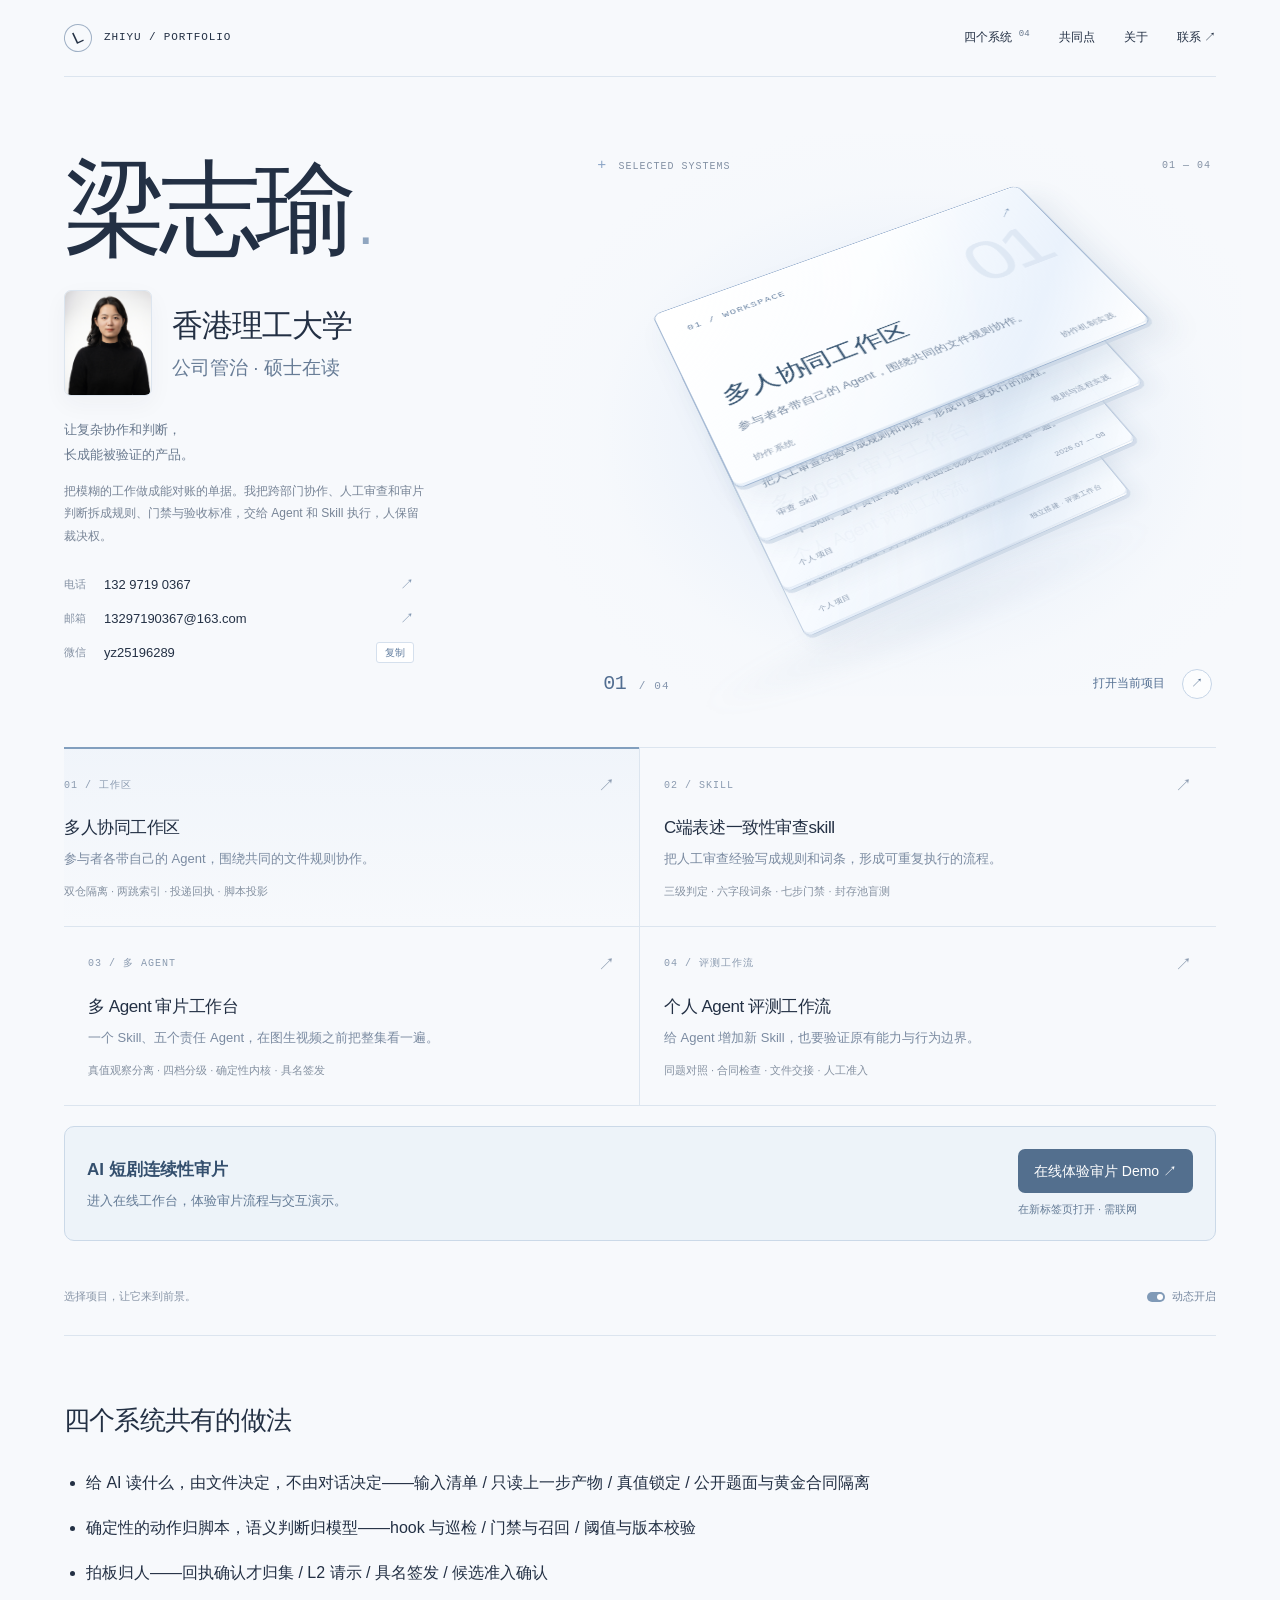
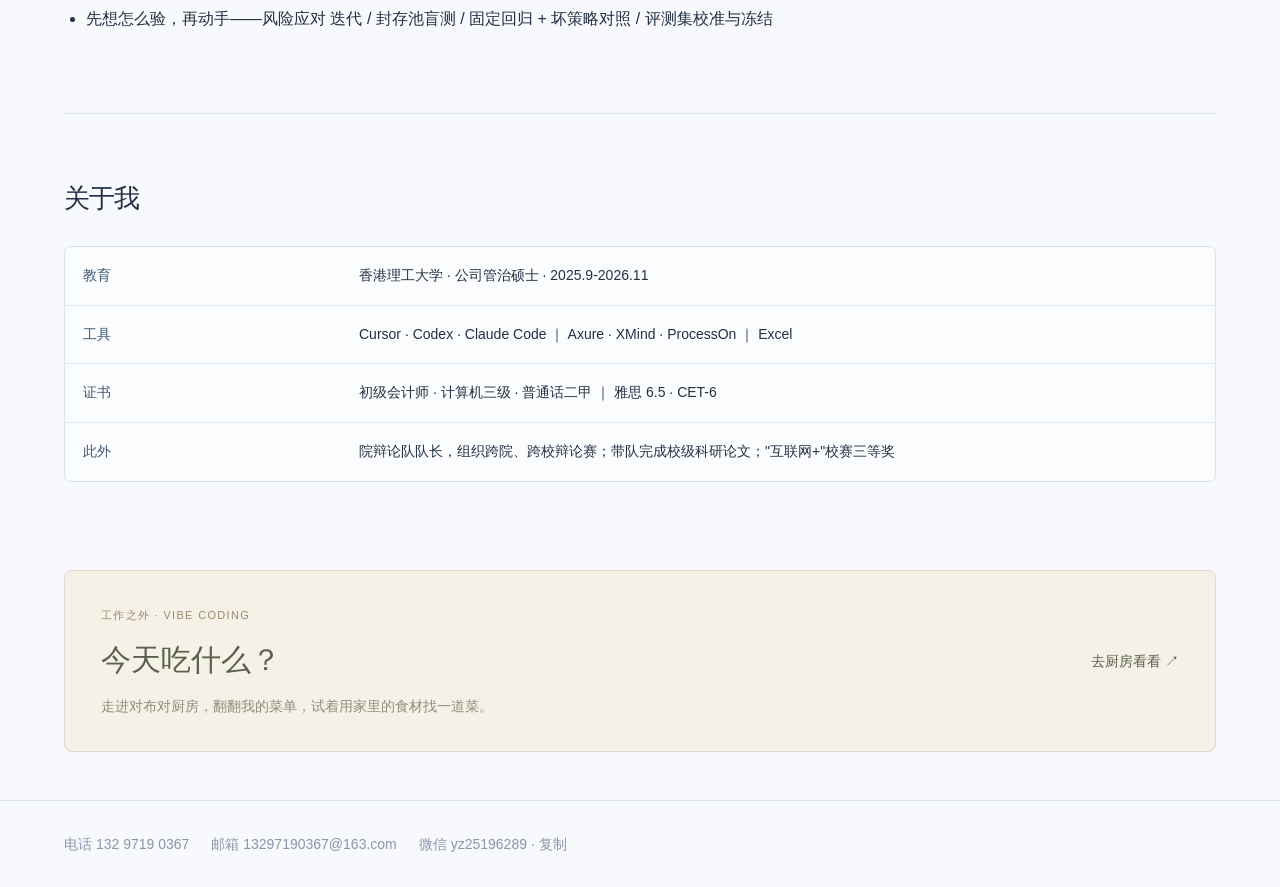
==== commit c686e288: "Publish sanitized V5 portfolio with personal Agent evaluation project" ====
--- a/index.html
+++ b/index.html
@@ -1,25 +1,44 @@
-<!doctype html><html lang="zh-CN"><head><meta charset="utf-8"><meta name="viewport" content="width=device-width,initial-scale=1"><meta name="description" content="梁志瑜的个人项目作品集"><title>梁志瑜 · AI 产品经理作品集 V4</title><link rel="stylesheet" href="./assets/portfolio.css"></head><body><div id="spatial-portfolio" data-view="home" aria-label="梁志瑜作品集 · 三维项目目录">
- <header class="sp-nav"><button class="sp-brand" data-home type="button" aria-label="返回首页"><span class="sp-brand-mark" aria-hidden="true">L</span><span class="sp-mono">ZHIYU / PORTFOLIO</span></button><nav aria-label="主导航"><button type="button" data-works>三个系统 <sup>03</sup></button><button type="button" data-home-anchor="pc-common">共同点</button><button type="button" data-home-anchor="pc-about">关于</button><a href="#pc-contact">联系 ↗</a></nav></header>
+<!doctype html><html lang="zh-CN"><head><meta charset="utf-8"><meta name="viewport" content="width=device-width,initial-scale=1"><meta name="description" content="梁志瑜的个人项目作品集"><title>梁志瑜 · 个人作品集 V5</title><link rel="stylesheet" href="./assets/portfolio.css"></head><body><div id="spatial-portfolio" data-view="home" aria-label="梁志瑜作品集 · 三维项目目录">
+ <header class="sp-nav"><button class="sp-brand" data-home type="button" aria-label="返回首页"><span class="sp-brand-mark" aria-hidden="true">L</span><span class="sp-mono">ZHIYU / PORTFOLIO</span></button><nav aria-label="主导航"><button type="button" data-works>四个系统 <sup>04</sup></button><button type="button" data-home-anchor="pc-common">共同点</button><button type="button" data-home-anchor="pc-about">关于</button><a href="#pc-contact">联系 ↗</a></nav></header>
  <main class="sp-main">
   <div data-home-view>
    <section class="sp-hero" aria-label="个人信息与三维项目目录">
     <div class="sp-person"><h1>梁志瑜<span class="sp-name-dot">.</span></h1><div class="sp-identity"><img class="sp-portrait" src="./assets/images/zhiyu-portrait.jpeg" alt="梁志瑜的个人照片" width="88" height="106" fetchpriority="high"><div><div class="sp-school">香港理工大学</div><div class="sp-degree">公司管治 · 硕士在读</div></div></div><p class="sp-tagline">让复杂协作和判断，<br>长成能被验证的产品。</p><p class="sp-explanation">把模糊的工作做成能对账的单据。我把跨部门协作、人工审查和审片判断拆成规则、门禁与验收标准，交给 Agent 和 Skill 执行，人保留裁决权。</p><div class="sp-contacts" aria-label="联系方式"><a href="tel:13297190367"><span class="sp-contact-label">电话</span><span>132 9719 0367</span><span class="sp-contact-arrow">↗</span></a><a href="mailto:13297190367@163.com"><span class="sp-contact-label">邮箱</span><span>13297190367@163.com</span><span class="sp-contact-arrow">↗</span></a><div class="sp-wechat-row"><span class="sp-contact-label">微信</span><span data-wechat-text>yz25196289</span><button type="button" data-copy aria-label="复制微信号 yz25196289">复制</button></div></div><div class="sp-copy-status" aria-live="polite" data-copy-status></div></div>
-    <div class="sp-showcase"><div class="sp-showcase-heading"><span class="sp-mono">SELECTED SYSTEMS</span><span class="sp-mono">01 — 03</span></div><div class="sp-stage" aria-label="三个完整项目的悬浮面板">
+    <div class="sp-showcase"><div class="sp-showcase-heading"><span class="sp-mono">SELECTED SYSTEMS</span><span class="sp-mono">01 — 04</span></div><div class="sp-stage" aria-label="四个完整项目的悬浮面板">
      <div class="sp-aura" aria-hidden="true"></div><div class="sp-ground" aria-hidden="true"></div>
-     <button type="button" class="sp-plate" data-plate="0" aria-label="打开多人协同工作区"><span class="sp-plate-kicker"><span class="sp-mono">01 / WORKSPACE</span><span class="sp-plate-symbol">↗</span></span><span class="sp-plate-number" aria-hidden="true">01</span><span class="sp-plate-copy"><span class="sp-plate-title">多人协同工作区</span><span class="sp-plate-desc">十一个人各带自己的 Agent，围绕同一套文件协作。</span></span><span class="sp-plate-foot"><span>协作系统</span><span>2026.06 — 08</span></span><span class="sp-edge"></span></button>
-     <button type="button" class="sp-plate" data-plate="1" aria-label="选择C端表述一致性审查skill"><span class="sp-plate-kicker"><span class="sp-mono">02 / SKILL</span><span class="sp-plate-symbol">↗</span></span><span class="sp-plate-number" aria-hidden="true">02</span><span class="sp-plate-copy"><span class="sp-plate-title">C端表述一致性审查skill</span><span class="sp-plate-desc">把人工审查的经验写成规则和词条，每周无人值守跑一遍。</span></span><span class="sp-plate-foot"><span>审查 Skill</span><span>2026.03 — 05</span></span><span class="sp-edge"></span></button>
+     <button type="button" class="sp-plate" data-plate="0" aria-label="打开多人协同工作区"><span class="sp-plate-kicker"><span class="sp-mono">01 / WORKSPACE</span><span class="sp-plate-symbol">↗</span></span><span class="sp-plate-number" aria-hidden="true">01</span><span class="sp-plate-copy"><span class="sp-plate-title">多人协同工作区</span><span class="sp-plate-desc">参与者各带自己的 Agent，围绕共同的文件规则协作。</span></span><span class="sp-plate-foot"><span>协作系统</span><span>协作机制实践</span></span><span class="sp-edge"></span></button>
+     <button type="button" class="sp-plate" data-plate="1" aria-label="选择C端表述一致性审查skill"><span class="sp-plate-kicker"><span class="sp-mono">02 / SKILL</span><span class="sp-plate-symbol">↗</span></span><span class="sp-plate-number" aria-hidden="true">02</span><span class="sp-plate-copy"><span class="sp-plate-title">C端表述一致性审查skill</span><span class="sp-plate-desc">把人工审查经验写成规则和词条，形成可重复执行的流程。</span></span><span class="sp-plate-foot"><span>审查 Skill</span><span>规则与流程实践</span></span><span class="sp-edge"></span></button>
      <button type="button" class="sp-plate" data-plate="2" aria-label="选择多 Agent 审片工作台"><span class="sp-plate-kicker"><span class="sp-mono">03 / MULTI-AGENT</span><span class="sp-plate-symbol">↗</span></span><span class="sp-plate-number" aria-hidden="true">03</span><span class="sp-plate-copy"><span class="sp-plate-title">多 Agent 审片工作台</span><span class="sp-plate-desc">一个 Skill、五个责任 Agent，在图生视频之前把整集看一遍。</span></span><span class="sp-plate-foot"><span>个人项目</span><span>2026.07 — 08</span></span><span class="sp-edge"></span></button>
-    </div><div class="sp-stage-bottom"><span class="sp-mono"><span data-selected-count>01</span> / 03</span><button type="button" data-open-current>打开当前项目 <span>↗</span></button></div></div>
+    <button type="button" class="sp-plate" data-plate="3" aria-label="选择个人 Agent 评测工作流"><span class="sp-plate-kicker"><span class="sp-mono">04 / EVALUATION</span><span class="sp-plate-symbol">↗</span></span><span class="sp-plate-number" aria-hidden="true">04</span><span class="sp-plate-copy"><span class="sp-plate-title">个人 Agent 评测工作流</span><span class="sp-plate-desc">从 Skill 接入风险，到可追溯的证据与人工准入。</span></span><span class="sp-plate-foot"><span>个人项目</span><span>独立搭建 · 评测工作台</span></span><span class="sp-edge"></span></button></div><div class="sp-stage-bottom"><span class="sp-mono"><span data-selected-count>01</span> / 04</span><button type="button" data-open-current>打开当前项目 <span>↗</span></button></div></div>
    </section>
-   <section class="sp-index" id="sp-projects" aria-label="选择项目"><button type="button" data-select="0" aria-pressed="true"><span class="sp-index-top"><span class="sp-mono">01 / 工作区</span><span>↗</span></span><span class="sp-index-title">多人协同工作区</span><span class="sp-index-summary">十一个人各带自己的 Agent，围绕同一套文件协作。</span><span class="sp-index-keywords">双仓隔离 · 两跳索引 · 投递回执 · 脚本投影</span></button><button type="button" data-select="1" aria-pressed="false"><span class="sp-index-top"><span class="sp-mono">02 / SKILL</span><span>↗</span></span><span class="sp-index-title">C端表述一致性审查skill</span><span class="sp-index-summary">把人工审查的经验写成规则和词条，每周无人值守跑一遍。</span><span class="sp-index-keywords">三级判定 · 六字段词条 · 七步门禁 · 封存池盲测</span></button><button type="button" data-select="2" aria-pressed="false"><span class="sp-index-top"><span class="sp-mono">03 / 多 AGENT</span><span>↗</span></span><span class="sp-index-title">多 Agent 审片工作台</span><span class="sp-index-summary">一个 Skill、五个责任 Agent，在图生视频之前把整集看一遍。</span><span class="sp-index-keywords">真值观察分离 · 四档分级 · 确定性内核 · 具名签发</span></button></section>
+   <section class="sp-index" id="sp-projects" aria-label="选择项目"><button type="button" data-select="0" aria-pressed="true"><span class="sp-index-top"><span class="sp-mono">01 / 工作区</span><span>↗</span></span><span class="sp-index-title">多人协同工作区</span><span class="sp-index-summary">参与者各带自己的 Agent，围绕共同的文件规则协作。</span><span class="sp-index-keywords">双仓隔离 · 两跳索引 · 投递回执 · 脚本投影</span></button><button type="button" data-select="1" aria-pressed="false"><span class="sp-index-top"><span class="sp-mono">02 / SKILL</span><span>↗</span></span><span class="sp-index-title">C端表述一致性审查skill</span><span class="sp-index-summary">把人工审查经验写成规则和词条，形成可重复执行的流程。</span><span class="sp-index-keywords">三级判定 · 六字段词条 · 七步门禁 · 封存池盲测</span></button><button type="button" data-select="2" aria-pressed="false"><span class="sp-index-top"><span class="sp-mono">03 / 多 AGENT</span><span>↗</span></span><span class="sp-index-title">多 Agent 审片工作台</span><span class="sp-index-summary">一个 Skill、五个责任 Agent，在图生视频之前把整集看一遍。</span><span class="sp-index-keywords">真值观察分离 · 四档分级 · 确定性内核 · 具名签发</span></button><button type="button" data-select="3" aria-pressed="false"><span class="sp-index-top"><span class="sp-mono">04 / 评测工作流</span><span>↗</span></span><span class="sp-index-title">个人 Agent 评测工作流</span><span class="sp-index-summary">给 Agent 增加新 Skill，也要验证原有能力与行为边界。</span><span class="sp-index-keywords">同题对照 · 合同检查 · 文件交接 · 人工准入</span></button></section>
    <aside class="review-demo-card" aria-label="AI 短剧连续性审片在线演示"><div><strong>AI 短剧连续性审片</strong><p>进入在线工作台，体验审片流程与交互演示。</p></div><div><a class="review-demo-link" href="https://heiye-xunzong-review-demo.abloom-peony-0545.chatgpt.site/" target="_blank" rel="noopener noreferrer" aria-label="在线体验审片 Demo（在新标签页打开）">在线体验审片 Demo ↗</a><small>在新标签页打开 · 需联网</small></div></aside>
    <div class="sp-bottom"><span>选择项目，让它来到前景。</span><button type="button" class="sp-motion" aria-pressed="true"><span class="sp-motion-dot"></span><span data-motion-label>动态开启</span></button></div>
-<section id="pc-common" class="pc-home-section"><h2>三个系统共有的做法</h2><ul><li>给 AI 读什么，由文件决定，不由对话决定——输入清单 / 只读上一步产物 / 真值锁定</li><li>确定性的动作归脚本，语义判断归模型——hook 与巡检 / 门禁与召回 / 阈值与版本校验</li><li>拍板归人——回执确认才归集 / L2 请示 / 具名签发</li><li>先想怎么验，再动手——Badcase 迭代 / 封存池盲测 / 固定回归 + 坏策略对照</li></ul></section><section id="pc-about" class="pc-home-section"><h2>关于我</h2><div class="pc-table-wrap"><table class="pc-table pc-cols-2"><tbody><tr><td>教育</td><td>香港理工大学 · 公司管治硕士 · 2025.9-2026.11</td></tr><tr><td>工具</td><td>Cursor · Codex · Claude Code ｜ Axure · XMind · ProcessOn ｜ Excel</td></tr><tr><td>证书</td><td>初级会计师 · 计算机三级 · 普通话二甲 ｜ 雅思 6.5 · CET-6</td></tr><tr><td>此外</td><td>院辩论队队长，组织跨院、跨校辩论赛；带队完成校级科研论文；&quot;互联网+&quot;校赛三等奖</td></tr></tbody></table></div></section><a class="kitchen-entry" data-kitchen-entry href="./kitchen/index.html"><div><span>工作之外 · VIBE CODING</span><h2>今天吃什么？</h2><p>走进对布对厨房，翻翻我的菜单，试着用家里的食材找一道菜。</p></div><span class="kitchen-entry-action">去厨房看看 ↗</span></a>
+<section id="pc-common" class="pc-home-section"><h2>四个系统共有的做法</h2><ul><li>给 AI 读什么，由文件决定，不由对话决定——输入清单 / 只读上一步产物 / 真值锁定 / 公开题面与黄金合同隔离</li><li>确定性的动作归脚本，语义判断归模型——hook 与巡检 / 门禁与召回 / 阈值与版本校验</li><li>拍板归人——回执确认才归集 / L2 请示 / 具名签发 / 候选准入确认</li><li>先想怎么验，再动手——风险应对 迭代 / 封存池盲测 / 固定回归 + 坏策略对照 / 评测集校准与冻结</li></ul></section><section id="pc-about" class="pc-home-section"><h2>关于我</h2><div class="pc-table-wrap"><table class="pc-table pc-cols-2"><tbody><tr><td>教育</td><td>香港理工大学 · 公司管治硕士 · 2025.9-2026.11</td></tr><tr><td>工具</td><td>Cursor · Codex · Claude Code ｜ Axure · XMind · ProcessOn ｜ Excel</td></tr><tr><td>证书</td><td>初级会计师 · 计算机三级 · 普通话二甲 ｜ 雅思 6.5 · CET-6</td></tr><tr><td>此外</td><td>院辩论队队长，组织跨院、跨校辩论赛；带队完成校级科研论文；&quot;互联网+&quot;校赛三等奖</td></tr></tbody></table></div></section><a class="kitchen-entry" data-kitchen-entry href="./kitchen/index.html"><div><span>工作之外 · VIBE CODING</span><h2>今天吃什么？</h2><p>走进对布对厨房，翻翻我的菜单，试着用家里的食材找一道菜。</p></div><span class="kitchen-entry-action">去厨房看看 ↗</span></a>
   </div>
 <section class="sg-reader sg-pad" data-reader-view hidden aria-label="项目完整阅读">
 <div class="sg-reader-nav"><button type="button" class="sg-back" data-back>← 首页</button><div class="sg-reader-switch"><button type="button" class="sg-round" data-prev aria-label="上一个项目">←</button><span class="sg-mono" data-project-count></span><button type="button" class="sg-round" data-next aria-label="下一个项目">→</button></div></div>
 <div class="sg-reader-content"><header class="sp-reader-header"><div class="sg-reader-kicker"><span class="sg-mono" data-reader-type></span><span class="sg-mono" data-reader-role></span></div><h2 data-reader-title></h2><p class="sg-reader-summary" data-reader-summary></p></header><div class="pc-reading-layout"><nav class="sg-reader-tabs pc-toc" aria-label="项目章节" data-chapter-nav></nav><article class="pc-document" data-experience-panel></article></div></div>
 <aside class="v4-contact" aria-label="项目联系入口"><div><h3>联系我</h3><p>梁志瑜 · 2027 届 · 香港理工大学</p></div><div class="v4-contact-links"><a href="mailto:13297190367@163.com">邮箱 13297190367@163.com ↗</a><a href="tel:13297190367">电话 132 9719 0367 ↗</a><button type="button" data-reader-copy>微信 <span data-reader-wechat>yz25196289</span> · 复制</button><span data-reader-copy-status aria-live="polite"></span></div></aside><div class="sg-reader-end"><button type="button" class="sg-back" data-back-bottom>← 首页</button><button type="button" class="sg-next-project" data-next-project></button></div></section>
- <template data-project-document="0" data-title="多人协同工作区" data-summary="这是一个 Agent 原生的协作系统。人不再对人传话，人对文件工作；每个人的 AI 只读自己的仓和公共仓；确定性的动作全部交给脚本。"><aside class="v4-brief" aria-label="项目导读"><div class="v4-brief-role"><span>我的职责</span><p>主导搭建多人协作工作区</p></div><div class="v4-brief-problem"><span>要解决的问题</span><p>共识散在三个群、两份文档和每周一次的会里，每传一次走样一次。</p></div><div class="v4-brief-judgment"><span>我的关键判断</span><p>所以多人协同的第一原则不是“共享”，是隔离——每个人的 AI 只带该读的东西干活。</p></div><nav aria-label="快速阅读"><a data-brief-link href="#project-1-chapter-4">看设计依据 ↗</a><a data-brief-link href="#project-1-chapter-10">看验证与边界 ↗</a></nav></aside><div class="pc-intro"><h3>十一个人，十一个 Agent，一套文件</h3><p>一个三业务方、八产品岗的活动，共识散在三个群、两份文档和每周一次的会里，每传一次走样一次。项目组想试 AI Native 协同，我用过 Agent 工作区，由我组织，mentor 背书拍板。</p></div><section class="pc-chapter" id="project-1-chapter-1" data-chapter="1"><div class="pc-chapter-heading"><span>01</span><h3>前提：工作区里有什么，决定 AI 能干什么</h3></div><p>Agent 没有记忆。每次开工，框架到工作区里找文件，找到再喂给模型；工作区里有什么，它就能干什么。上下文是稀缺资源：别人的过程稿进了你的上下文，错的口径就跟着进了产出。</p><p>所以多人协同的第一原则不是&quot;共享&quot;，是<strong>隔离</strong>——每个人的 AI 只带该读的东西干活。</p></section><section class="pc-chapter" id="project-1-chapter-2" data-chapter="2"><div class="pc-chapter-heading"><span>02</span><h3>为谁而建：三圈人</h3></div><figure class="v2-figure" data-layout="rings" data-graph="people"><figcaption><div><span class="v2-eyebrow">不同参与方式，对应不同建设责任</span><h4>为谁而建：三圈人</h4></div><span class="v2-hint">选择节点，查看依据</span></figcaption><div class="v2-scroll"><div class="v2-map" style="height:345px"><div class="scope-ring ring-outer"><span>外圈</span><div class="scope-ring ring-middle"><span>中圈</span><div class="scope-ring ring-inner"><span>内圈</span></div></div></div><button type="button" class="v2-node" style="left:62%;top:38px;width:32%;height:66px" data-node="0" aria-pressed="true" aria-controls="people-detail-0"><svg viewBox="0 0 24 24" aria-hidden="true" class="v2-icon" fill="none" stroke="currentColor" stroke-width="1.4" stroke-linecap="round" stroke-linejoin="round"><path d="M4 5h5v5H4zM15 14h5v5h-5zM9 7h8v7M7 10v7h8"/></svg><span><strong>懂 AI 的人</strong><small>内圈 · 建设</small></span></button><button type="button" class="v2-node" style="left:62%;top:135px;width:32%;height:66px" data-node="1" aria-pressed="false" aria-controls="people-detail-1"><svg viewBox="0 0 24 24" aria-hidden="true" class="v2-icon" fill="none" stroke="currentColor" stroke-width="1.4" stroke-linecap="round" stroke-linejoin="round"><circle cx="12" cy="7" r="3"/><path d="M5 21v-4a7 7 0 0114 0v4"/></svg><span><strong>直接参与的人</strong><small>中圈 · 使用</small></span></button><button type="button" class="v2-node" style="left:62%;top:232px;width:32%;height:66px" data-node="2" aria-pressed="false" aria-controls="people-detail-2"><svg viewBox="0 0 24 24" aria-hidden="true" class="v2-icon" fill="none" stroke="currentColor" stroke-width="1.4" stroke-linecap="round" stroke-linejoin="round"><path d="M2 12s4-7 10-7 10 7 10 7-4 7-10 7S2 12 2 12z"/><circle cx="12" cy="12" r="3"/></svg><span><strong>相关人员</strong><small>外圈 · 读取</small></span></button></div></div><div class="v2-details" aria-live="polite"><div id="people-detail-0" class="v2-detail" data-node-detail="0"><span class="v2-detail-count">01 / 03</span><h5>懂 AI 的人</h5><p>建治理文件、模板、脚本、提示词库；整套基础设施</p></div><div id="people-detail-1" class="v2-detail" data-node-detail="1"><span class="v2-detail-count">02 / 03</span><h5>直接参与的人</h5><p>在工作区里真干活，但需要被降门槛：固定目录、一键建区、提示词复制即用</p></div><div id="people-detail-2" class="v2-detail" data-node-detail="2"><span class="v2-detail-count">03 / 03</span><h5>相关人员</h5><p>不进工作区，只读看板与知识区；参加会议</p></div></div></figure><details class="v4-detail"><summary>三圈人的完整职责<span>展开明细</span></summary><div class="pc-table-wrap"><table class="pc-table pc-cols-3"><tbody><tr><td>内圈</td><td>懂 AI 的人</td><td>建治理文件、模板、脚本、提示词库；整套基础设施</td></tr><tr><td>中圈</td><td>直接参与的人</td><td>在工作区里真干活，但需要被降门槛：固定目录、一键建区、提示词复制即用</td></tr><tr><td>外圈</td><td>相关人员</td><td>不进工作区，只读看板与知识区；参加会议</td></tr></tbody></table></div></details><p>越靠内，建设责任越重；越靠外，工作区越要迁就他的习惯。后面每做一个部件，先问它给哪一圈用。</p></section><section class="pc-chapter" id="project-1-chapter-3" data-chapter="3"><div class="pc-chapter-heading"><span>03</span><h3>空间结构：一座大厅，N 座私宅</h3></div><figure class="v2-figure" data-layout="floors" data-graph="workspace"><figcaption><div><span class="v2-eyebrow">公共仓 / 个人仓 · 物理隔离</span><h4>公共仓与个人仓，边界在哪里</h4></div><span class="v2-hint">选择节点，查看依据</span></figcaption><div class="v2-scroll"><div class="v2-map" style="height:490px"><div class="floor-label">公共仓 · 六层</div><div class="repo-label">个人仓 × N</div><div class="exchange-bridge"><span>只投递 / 回执</span></div><button type="button" class="v2-node" style="left:6%;top:44px;width:54%;height:56px" data-node="0" aria-pressed="true" aria-controls="workspace-detail-0"><svg viewBox="0 0 24 24" aria-hidden="true" class="v2-icon" fill="none" stroke="currentColor" stroke-width="1.4" stroke-linecap="round" stroke-linejoin="round"><rect x="5" y="10" width="14" height="11" rx="2"/><path d="M8 10V6a4 4 0 018 0v4M12 14v3"/></svg><span><strong>身份与规则</strong><small>6F</small></span></button><button type="button" class="v2-node" style="left:6%;top:112px;width:54%;height:56px" data-node="1" aria-pressed="false" aria-controls="workspace-detail-1"><svg viewBox="0 0 24 24" aria-hidden="true" class="v2-icon" fill="none" stroke="currentColor" stroke-width="1.4" stroke-linecap="round" stroke-linejoin="round"><path d="M4 5h5v5H4zM15 14h5v5h-5zM9 7h8v7M7 10v7h8"/></svg><span><strong>进度层</strong><small>5F</small></span></button><button type="button" class="v2-node" style="left:6%;top:180px;width:54%;height:56px" data-node="2" aria-pressed="false" aria-controls="workspace-detail-2"><svg viewBox="0 0 24 24" aria-hidden="true" class="v2-icon" fill="none" stroke="currentColor" stroke-width="1.4" stroke-linecap="round" stroke-linejoin="round"><path d="M7 3h7l4 4v14H7zM14 3v5h4M10 12h5M10 16h5"/></svg><span><strong>交换层</strong><small>4F · 跨人通道</small></span></button><button type="button" class="v2-node" style="left:6%;top:248px;width:54%;height:56px" data-node="3" aria-pressed="false" aria-controls="workspace-detail-3"><svg viewBox="0 0 24 24" aria-hidden="true" class="v2-icon" fill="none" stroke="currentColor" stroke-width="1.4" stroke-linecap="round" stroke-linejoin="round"><path d="M4 7l8-4 8 4v10l-8 4-8-4zM4 7l8 4 8-4M12 11v10"/></svg><span><strong>知识层</strong><small>3F</small></span></button><button type="button" class="v2-node" style="left:6%;top:316px;width:54%;height:56px" data-node="4" aria-pressed="false" aria-controls="workspace-detail-4"><svg viewBox="0 0 24 24" aria-hidden="true" class="v2-icon" fill="none" stroke="currentColor" stroke-width="1.4" stroke-linecap="round" stroke-linejoin="round"><path d="M4 5h5v5H4zM15 14h5v5h-5zM9 7h8v7M7 10v7h8"/></svg><span><strong>工具层</strong><small>2F</small></span></button><button type="button" class="v2-node" style="left:6%;top:384px;width:54%;height:56px" data-node="5" aria-pressed="false" aria-controls="workspace-detail-5"><svg viewBox="0 0 24 24" aria-hidden="true" class="v2-icon" fill="none" stroke="currentColor" stroke-width="1.4" stroke-linecap="round" stroke-linejoin="round"><rect x="5" y="10" width="14" height="11" rx="2"/><path d="M8 10V6a4 4 0 018 0v4M12 14v3"/></svg><span><strong>归档层</strong><small>1F</small></span></button><button type="button" class="v2-node" style="left:72%;top:180px;width:24%;height:100px" data-node="6" aria-pressed="false" aria-controls="workspace-detail-6"><svg viewBox="0 0 24 24" aria-hidden="true" class="v2-icon" fill="none" stroke="currentColor" stroke-width="1.4" stroke-linecap="round" stroke-linejoin="round"><circle cx="12" cy="7" r="3"/><path d="M5 21v-4a7 7 0 0114 0v4"/></svg><span><strong>个人仓 × N</strong><small>私有远端</small></span></button></div></div><div class="v2-details" aria-live="polite"><div id="workspace-detail-0" class="v2-detail" data-node-detail="0"><span class="v2-detail-count">01 / 07</span><h5>身份与规则</h5><p>成员名册 · 协作契约（命名规范 · 任务包标准 · 写回权限 · 模板）</p></div><div id="workspace-detail-1" class="v2-detail" data-node-detail="1"><span class="v2-detail-count">02 / 07</span><h5>进度层</h5><p>当前推进 · 工作台区 ×N · 任务看板 · 三本索引 · 决策记录</p></div><div id="workspace-detail-2" class="v2-detail" data-node-detail="2"><span class="v2-detail-count">03 / 07</span><h5>交换层</h5><p>每人一对出件箱 / 收件箱——唯一的跨人通道</p></div><div id="workspace-detail-3" class="v2-detail" data-node-detail="3"><span class="v2-detail-count">04 / 07</span><h5>知识层</h5><p>静态知识（背景 · 目标 · 术语）· 动态知识（会议三层 · 归集产出）</p></div><div id="workspace-detail-4" class="v2-detail" data-node-detail="4"><span class="v2-detail-count">05 / 07</span><h5>工具层</h5><p>skills · 8 个脚本 · hooks · 提示词库</p></div><div id="workspace-detail-5" class="v2-detail" data-node-detail="5"><span class="v2-detail-count">06 / 07</span><h5>归档层</h5><p>阶段收口后整段冻结只读</p></div><div id="workspace-detail-6" class="v2-detail" data-node-detail="6"><span class="v2-detail-count">07 / 07</span><h5>个人仓 × N</h5><p>输入（个人知识）· 任务包 ×n · 生效区 · 归档 · 工作日志 · 本仓 AGENTS.md。每座私宅配私有远端，过程私密。连廊只通 4F 大堂。</p></div></div></figure><p>公共仓是一座六层大楼，越往上越&quot;管人&quot;，越往下越&quot;存事&quot;：</p><details class="v4-detail"><summary>公共仓六层明细<span>展开明细</span></summary><div class="pc-table-wrap"><table class="pc-table pc-cols-3"><tbody><tr><td>门楣</td><td>README（人入口）· AGENTS.md（AI 入口）· 公告栏</td><td></td></tr><tr><td>6F</td><td>身份与规则</td><td>成员名册 · 协作契约（命名规范 · 任务包标准 · 写回权限 · 模板）</td></tr><tr><td>5F</td><td>进度层</td><td>当前推进 · 工作台区 ×N · 任务看板 · 三本索引 · 决策记录</td></tr><tr><td>4F</td><td>交换层</td><td>每人一对出件箱 / 收件箱——唯一的跨人通道</td></tr><tr><td>3F</td><td>知识层</td><td>静态知识（背景 · 目标 · 术语）· 动态知识（会议三层 · 归集产出）</td></tr><tr><td>2F</td><td>工具层</td><td>skills · 8 个脚本 · hooks · 提示词库</td></tr><tr><td>1F</td><td>归档层</td><td>阶段收口后整段冻结只读</td></tr></tbody></table></div></details><p>个人仓是私宅：输入（个人知识）· 任务包 ×n · 生效区 · 归档 · 工作日志 · 本仓 AGENTS.md。每座私宅配私有远端，过程私密。连廊只通 4F 大堂。</p><p>两个仓挂在同一个 Agent 项目下，AI 只读这两处。</p></section><section class="pc-chapter" id="project-1-chapter-4" data-chapter="4"><div class="pc-chapter-heading"><span>04</span><h3>上下文怎么控：两跳装载</h3></div><figure class="v2-figure" data-layout="context" data-graph="context"><figcaption><div><span class="v2-eyebrow">入口 → 索引 → 文件</span><h4>两跳装载，输入清单锁定边界</h4></div><span class="v2-hint">选择节点，查看依据</span></figcaption><div class="v2-scroll"><div class="v2-map" style="height:365px"><div class="context-rail"><span>第一跳</span><span>第二跳</span></div><div class="context-gate">人确认清单后，只读清单内文件 ↑</div><button type="button" class="v2-node" style="left:4%;top:35px;width:28%;height:85px" data-node="0" aria-pressed="true" aria-controls="context-detail-0"><svg viewBox="0 0 24 24" aria-hidden="true" class="v2-icon" fill="none" stroke="currentColor" stroke-width="1.4" stroke-linecap="round" stroke-linejoin="round"><rect x="5" y="10" width="14" height="11" rx="2"/><path d="M8 10V6a4 4 0 018 0v4M12 14v3"/></svg><span><strong>AGENTS.md ×2</strong><small>原则与索引入口</small></span></button><button type="button" class="v2-node" style="left:36%;top:35px;width:28%;height:85px" data-node="1" aria-pressed="false" aria-controls="context-detail-1"><svg viewBox="0 0 24 24" aria-hidden="true" class="v2-icon" fill="none" stroke="currentColor" stroke-width="1.4" stroke-linecap="round" stroke-linejoin="round"><path d="M4 5h5v5H4zM15 14h5v5h-5zM9 7h8v7M7 10v7h8"/></svg><span><strong>三本索引</strong><small>按文件 / 事 / 人查询</small></span></button><button type="button" class="v2-node" style="left:68%;top:35px;width:28%;height:85px" data-node="2" aria-pressed="false" aria-controls="context-detail-2"><svg viewBox="0 0 24 24" aria-hidden="true" class="v2-icon" fill="none" stroke="currentColor" stroke-width="1.4" stroke-linecap="round" stroke-linejoin="round"><path d="M7 3h7l4 4v14H7zM14 3v5h4M10 12h5M10 16h5"/></svg><span><strong>只读正本</strong><small>生效区 / current / 正件</small></span></button><button type="button" class="v2-node" style="left:36%;top:220px;width:28%;height:95px" data-node="3" aria-pressed="false" aria-controls="context-detail-3"><svg viewBox="0 0 24 24" aria-hidden="true" class="v2-icon" fill="none" stroke="currentColor" stroke-width="1.4" stroke-linecap="round" stroke-linejoin="round"><circle cx="12" cy="7" r="3"/><path d="M5 21v-4a7 7 0 0114 0v4"/></svg><span><strong>输入清单</strong><small>由人确认</small></span></button></div></div><div class="v2-details" aria-live="polite"><div id="context-detail-0" class="v2-detail" data-node-detail="0"><span class="v2-detail-count">01 / 04</span><h5>AGENTS.md ×2</h5><p>公共宪法 + 本仓规程。只装原则和“索引在哪”，两百行左右，每会话注入</p></div><div id="context-detail-1" class="v2-detail" data-node-detail="1"><span class="v2-detail-count">02 / 04</span><h5>三本索引</h5><p>文件索引（按文件查，标效力级）· 关键词索引（按事查）· 人物索引（按人查）+ 反链表</p></div><div id="context-detail-2" class="v2-detail" data-node-detail="2"><span class="v2-detail-count">03 / 04</span><h5>只读正本</h5><p>生效区 · 知识区 current · 交换区正件；草稿、history、他人仓被效力级挡住</p></div><div id="context-detail-3" class="v2-detail" data-node-detail="3"><span class="v2-detail-count">04 / 04</span><h5>输入清单</h5><p>任务包里的输入清单是一次查询的固化：建包时查一次，人确认，此后 AI 只读清单内文件。换 AI、换会话，边界不变。</p></div></div></figure><details class="v4-detail"><summary>两跳装载与文件效力明细<span>展开明细</span></summary><div class="pc-table-wrap"><table class="pc-table pc-cols-3"><tbody><tr><td>入口</td><td>AGENTS.md ×2</td><td>公共宪法 + 本仓规程。只装原则和&quot;索引在哪&quot;，两百行左右，每会话注入</td></tr><tr><td>中间</td><td>三本索引</td><td>文件索引（按文件查，标效力级）· 关键词索引（按事查）· 人物索引（按人查）+ 反链表</td></tr><tr><td>文件</td><td>只读正本</td><td>生效区 · 知识区 current · 交换区正件；草稿、history、他人仓被效力级挡住</td></tr></tbody></table></div></details><p>任务包里的<strong>输入清单</strong>是一次查询的固化：建包时查一次，人确认，此后 AI 只读清单内文件。换 AI、换会话，边界不变。</p><p>三条纪律：原则与事实分离（AGENTS 小而稳，事实在活源）；一正本一倒排（术语表是正本，关键词索引是机器生成的倒排）；引用写路径不摘抄（摘抄就是制造第二正本）。</p></section><section class="pc-chapter" id="project-1-chapter-5" data-chapter="5"><div class="pc-chapter-heading"><span>05</span><h3>协作怎么变成文件动作</h3></div><p><strong>任务包五件套</strong>，人人同构：任务说明 · 输入清单 · 待裁决事项 · 过程记录 · 工作产出，加一份 <code>任务状态.yaml</code>。AI 草稿全在任务包内，经本人确认才升入生效区。</p><p><strong>投递 / 回执 / 退回</strong>：要别人办什么，写一份协同单投到对方收件箱；办完投一份回执；办不了投退回单，必须给可行替代。协同单四态从交换区文件反推——文件在，状态才在。</p><p><strong>写回三层</strong>：自动写回 = 本人仓过程件 + 公共仓本人工作台 + 脚本产物；确认后写回 = 生效、投递、归集、决策；禁止写回 = 他人仓与出件箱、治理文件、密级数值、绕过脚本手搓。</p><p><strong>密级只写指向</strong>：配额、每日放量、中签率在任何共享文件里不写数值，只写&quot;由谁配置、录在哪&quot;。透明不等于泄密。</p></section><section class="pc-chapter" id="project-1-chapter-6" data-chapter="6"><div class="pc-chapter-heading"><span>06</span><h3>确定性归脚本</h3></div><div class="pc-table-wrap"><table class="pc-table pc-cols-2"><tbody><tr><td>init_member</td><td>一键建个人仓：骨架、AGENTS.md、私有远端、git 身份</td></tr><tr><td>send_ticket</td><td>正件 + 消息 + 命名 + push，一个事务</td></tr><tr><td>notify hook</td><td>投递即通知，直接到对方京ME</td></tr><tr><td>send_receipt</td><td>回执 / 退回，引用原单</td></tr><tr><td>collect</td><td>归集，current 唯一</td></tr><tr><td>board · index</td><td>看板 + 三本索引重建</td></tr><tr><td>lint_workspace</td><td>每天巡检：命名 / schema / 越权写入 / 任务包缺件</td></tr></tbody></table></div><p>人只改自己那一份 <code>任务状态.yaml</code>。提交时 hook 生成本人工作台，推送时 hook 重建全员看板；看板做自报与文件证据的对账——报&quot;已交回&quot;却无回执标红，有单却无工作台条目标红。</p></section><section class="pc-chapter" id="project-1-chapter-7" data-chapter="7"><div class="pc-chapter-heading"><span>07</span><h3>人机边界</h3></div><ul><li>草稿经本人确认才生效；升版先归档</li><li>知识先审核后入库：任何成果先投给要用它的人，对方回执确认后才归集进知识区。谁消费，谁验收</li><li>跨人裁决走单据，回流决策记录；决策记录逐行带出处，正本只此一处</li><li>人只做三件事：定目标、裁决、验收</li></ul></section><section class="pc-chapter" id="project-1-chapter-8" data-chapter="8"><div class="pc-chapter-heading"><span>08</span><h3>Badcase → 机制</h3></div><div class="v2-badlinks" aria-label="Badcase 对应机制"><button type="button" data-mechanism="context"><svg viewBox="0 0 24 24" aria-hidden="true" class="v2-icon" fill="none" stroke="currentColor" stroke-width="1.4" stroke-linecap="round" stroke-linejoin="round"><rect x="5" y="10" width="14" height="11" rx="2"/><path d="M8 10V6a4 4 0 018 0v4M12 14v3"/></svg><span>草稿被当作依据 → 输入清单</span><span aria-hidden="true">↗</span></button><button type="button" data-mechanism="workspace"><svg viewBox="0 0 24 24" aria-hidden="true" class="v2-icon" fill="none" stroke="currentColor" stroke-width="1.4" stroke-linecap="round" stroke-linejoin="round"><path d="M4 7l8-4 8 4v10l-8 4-8-4zM4 7l8 4 8-4M12 11v10"/></svg><span>过程稿污染上下文 → 双仓隔离</span><span aria-hidden="true">↗</span></button><button type="button" data-mechanism="workspace"><svg viewBox="0 0 24 24" aria-hidden="true" class="v2-icon" fill="none" stroke="currentColor" stroke-width="1.4" stroke-linecap="round" stroke-linejoin="round"><path d="M5 21V4h14v17M9 21V8h6v13M3 21h18M12 12v3"/></svg><span>密级与透明冲突 → 写回边界</span><span aria-hidden="true">↗</span></button><button type="button" data-mechanism="people"><svg viewBox="0 0 24 24" aria-hidden="true" class="v2-icon" fill="none" stroke="currentColor" stroke-width="1.4" stroke-linecap="round" stroke-linejoin="round"><circle cx="12" cy="7" r="3"/><path d="M5 21v-4a7 7 0 0114 0v4"/></svg><span>进入方式不一致 → 三圈人</span><span aria-hidden="true">↗</span></button><button type="button" data-mechanism-chapter="project-1-chapter-6"><svg viewBox="0 0 24 24" aria-hidden="true" class="v2-icon" fill="none" stroke="currentColor" stroke-width="1.4" stroke-linecap="round" stroke-linejoin="round"><path d="M4 5h5v5H4zM15 14h5v5h-5zM9 7h8v7M7 10v7h8"/></svg><span>进度靠人追问 → yaml / hook / 看板</span><span aria-hidden="true">↗</span></button></div><p>不是一次设计出来的。每一个部件都对应一次翻车。</p><div class="pc-table-wrap"><table class="pc-table pc-cols-3"><tbody><tr><th>现象</th><th>根因</th><th>改的部件</th></tr><tr><td>AI 起草页面方案时，把别人没定稿的&quot;配额按型号拆&quot;当依据写了进去</td><td>读到了别人的草稿，分不清正本与过程稿</td><td>输入清单锁边界 ·效力分级只取正本</td></tr><tr><td>开工前读进上下文的东西，九成是别人的过程稿；越滚越大、越慢</td><td>十一个人共用一个目录，过程与成果混在一起</td><td>个人仓 / 公共仓物理隔离 ·连廊只通交换区</td></tr><tr><td>采销的配额草稿全员可见</td><td>透明与密级冲突</td><td>密级只写指向 · 写回三层</td></tr><tr><td>每个人文件夹结构各异，AI 到别人区里找不到东西；业务方问&quot;我该跟 AI 说什么&quot;</td><td>把十一个人当成一种人四份预制提示词 · 一键建区</td><td>三圈人 · 固定目录 ·</td></tr><tr><td>进度靠 mentor 每周问，通知靠人催，某人干了什么散在三处</td><td>状态没有结构化，证据散在各处</td><td>任务状态 yaml · hook 生成看板 ·投递联动京ME · 人物文件</td></tr></tbody></table></div></section><section class="pc-chapter" id="project-1-chapter-9" data-chapter="9"><div class="pc-chapter-heading"><span>09</span><h3>用这套模式跑一个任务</h3></div><figure class="v2-figure" data-layout="journey" data-graph="journey"><figcaption><div><span class="v2-eyebrow">活动落地页 · 原稿任务实例</span><h4>从需求单，到定稿归集</h4></div><span class="v2-hint">选择节点，查看依据</span></figcaption><div class="v2-scroll"><div class="v2-map" style="height:310px"><div class="journey-line"></div><div class="journey-labels"><span>起点</span><span>锁定输入</span><span>人裁决</span><span>人验收</span><span>终点</span></div><button type="button" class="v2-node" style="left:4%;top:100px;width:17%;height:110px" data-node="0" aria-pressed="true" aria-controls="journey-detail-0"><svg viewBox="0 0 24 24" aria-hidden="true" class="v2-icon" fill="none" stroke="currentColor" stroke-width="1.4" stroke-linecap="round" stroke-linejoin="round"><path d="M7 3h7l4 4v14H7zM14 3v5h4M10 12h5M10 16h5"/></svg><span><strong>需求单</strong><small>领任务包</small></span></button><button type="button" class="v2-node" style="left:23%;top:100px;width:17%;height:110px" data-node="1" aria-pressed="false" aria-controls="journey-detail-1"><svg viewBox="0 0 24 24" aria-hidden="true" class="v2-icon" fill="none" stroke="currentColor" stroke-width="1.4" stroke-linecap="round" stroke-linejoin="round"><rect x="5" y="10" width="14" height="11" rx="2"/><path d="M8 10V6a4 4 0 018 0v4M12 14v3"/></svg><span><strong>输入清单</strong><small>九条依据</small></span></button><button type="button" class="v2-node" style="left:42%;top:100px;width:17%;height:110px" data-node="2" aria-pressed="false" aria-controls="journey-detail-2"><svg viewBox="0 0 24 24" aria-hidden="true" class="v2-icon" fill="none" stroke="currentColor" stroke-width="1.4" stroke-linecap="round" stroke-linejoin="round"><circle cx="12" cy="7" r="3"/><path d="M5 21v-4a7 7 0 0114 0v4"/></svg><span><strong>裁决与回执</strong><small>人的确认</small></span></button><button type="button" class="v2-node" style="left:61%;top:100px;width:17%;height:110px" data-node="3" aria-pressed="false" aria-controls="journey-detail-3"><svg viewBox="0 0 24 24" aria-hidden="true" class="v2-icon" fill="none" stroke="currentColor" stroke-width="1.4" stroke-linecap="round" stroke-linejoin="round"><path d="M5 12l4 4 10-10M20 12v7H4V4h10"/></svg><span><strong>评审定稿</strong><small>人的验收</small></span></button><button type="button" class="v2-node" style="left:80%;top:100px;width:17%;height:110px" data-node="4" aria-pressed="false" aria-controls="journey-detail-4"><svg viewBox="0 0 24 24" aria-hidden="true" class="v2-icon" fill="none" stroke="currentColor" stroke-width="1.4" stroke-linecap="round" stroke-linejoin="round"><path d="M4 7l8-4 8 4v10l-8 4-8-4zM4 7l8 4 8-4M12 11v10"/></svg><span><strong>归集</strong><small>留下生效产物</small></span></button></div></div><div class="v2-details" aria-live="polite"><div id="journey-detail-0" class="v2-detail" data-node-detail="0"><span class="v2-detail-count">01 / 05</span><h5>需求单</h5><p>活动落地页是我自己在工作区里领的一个任务包。接需求单，拉输入清单九条；</p></div><div id="journey-detail-1" class="v2-detail" data-node-detail="1"><span class="v2-detail-count">02 / 05</span><h5>输入清单</h5><p>方案 V1 留一处待裁决——任务卡状态从哪取——登记跨人裁决，投单问活动机制同学，次日回执定案：页面只问抽签系统一处，进决策记录第 9 行。</p></div><div id="journey-detail-2" class="v2-detail" data-node-detail="2"><span class="v2-detail-count">03 / 05</span><h5>裁决与回执</h5><p>业务方要加中签率说明，撞上密级，起草退回单引决策记录第 2、3 行，给三句不含数值的替代，业务方改口径重投一次通过。</p></div><div id="journey-detail-3" class="v2-detail" data-node-detail="3"><span class="v2-detail-count">04 / 05</span><h5>评审定稿</h5><p>方案评审争型号，按不写定，进决策记录第 15、16 行。</p></div><div id="journey-detail-4" class="v2-detail" data-node-detail="4"><span class="v2-detail-count">05 / 05</span><h5>归集</h5><p>PRD 定稿，次日归集。从需求单到定稿归集，除一场评审外没开过对齐会。</p></div></div><div class="v2-trace-controls"><button type="button" data-trace-next>逐步查看任务路径</button><button type="button" data-trace-reset>重置</button><span data-trace-status aria-live="polite">点击推进；到人工环节暂停。</span></div></figure><p>活动落地页是我自己在工作区里领的一个任务包。接需求单，拉输入清单九条；方案 V1 留一处待裁决——任务卡状态从哪取——登记跨人裁决，投单问活动机制同学，次日回执定案：页面只问抽签系统一处，进决策记录第 9 行。业务方要加中签率说明，撞上密级，起草退回单引决策记录第 2、3 行，给三句不含数值的替代，业务方改口径重投一次通过。方案评审争型号，按不写定，进决策记录第 15、16 行。PRD 定稿，次日归集。</p><p>从需求单到定稿归集，除一场评审外没开过对齐会。</p></section><section class="pc-chapter" id="project-1-chapter-10" data-chapter="10"><div class="pc-chapter-heading"><span>10</span><h3>结果与边界</h3></div><div class="pc-table-wrap"><table class="pc-table pc-cols-2"><tbody><tr><td>开区到收口</td><td>40 个工作日 · 6 场会 · 20 行决议 · 14 份归集件 · 3 例跨人裁决</td></tr><tr><td>承载的活动</td><td>上线 10 天，归因新开 PLUS 会员 152,362（目标 100,000，09-02 达成）</td></tr></tbody></table></div><p>边界：无对照组，周期对比是 mentor 与业务方对同类历史项目的评估；这不是 AI Coding 项目，最终产物是机制、PRD 与归集件；机制细节与 mentor 共创，由我组织落地。</p><p>证据：极简架构图（嵌入）· 六页签交互架构图 · 仿真工作区（11 仓、57 任务包、约 200 份单据）· 一份协同单与回执样例（脱敏）</p></section></template><template data-project-nav="0"><div class="mm-map"><button type="button" class="mm-root" data-map-top>多人协同工作区</button><div class="mm-trunk"><div class="mm-branch"><div class="mm-group">为什么这样搭</div><div class="mm-leaves"><a href="#project-1-chapter-1" data-chapter-link title="前提：工作区里有什么，决定 AI 能干什么"><span>01</span><b>工作区前提</b></a><a href="#project-1-chapter-2" data-chapter-link title="为谁而建：三圈人"><span>02</span><b>三圈人</b></a></div></div><div class="mm-branch"><div class="mm-group">空间与协作</div><div class="mm-leaves"><a href="#project-1-chapter-3" data-chapter-link title="空间结构：一座大厅，N 座私宅"><span>03</span><b>双仓结构</b></a><a href="#project-1-chapter-4" data-chapter-link title="上下文怎么控：两跳装载"><span>04</span><b>两跳装载</b></a><a href="#project-1-chapter-5" data-chapter-link title="协作怎么变成文件动作"><span>05</span><b>文件协作</b></a><a href="#project-1-chapter-6" data-chapter-link title="确定性归脚本"><span>06</span><b>确定性脚本</b></a><a href="#project-1-chapter-7" data-chapter-link title="人机边界"><span>07</span><b>人机边界</b></a></div></div><div class="mm-branch"><div class="mm-group">实践与验证</div><div class="mm-leaves"><a href="#project-1-chapter-8" data-chapter-link title="Badcase → 机制"><span>08</span><b>Badcase</b></a><a href="#project-1-chapter-9" data-chapter-link title="用这套模式跑一个任务"><span>09</span><b>任务实例</b></a><a href="#project-1-chapter-10" data-chapter-link title="结果与边界"><span>10</span><b>结果与边界</b></a></div></div></div></div></template><template data-project-document="1" data-title="C端表述一致性审查skill" data-summary="这是一个 Skill。它把 C 端文案审查里靠个人经验的判定，拆成三级规则、六字段词条和七步门禁，每周无人值守跑一遍，出一份让人认领的报告。"><aside class="v4-brief" aria-label="项目导读"><div class="v4-brief-role"><span>我的职责</span><p>Skill 产品负责人。把人工判定经验转成可复用规则、知识资产与审查流程，推动修复与盲测验收。</p></div><div class="v4-brief-problem"><span>要解决的问题</span><p>人工排查一次约两天，只能季度做一次；活动每周更新，季度之间有约十三周盲区。</p></div><div class="v4-brief-judgment"><span>我的关键判断</span><p>不一致 ≠ 错误。这一条是整个 Skill 的判定基石，也是它和“字符串比对”的区别。</p></div><nav aria-label="快速阅读"><a data-brief-link href="#project-2-chapter-2">看设计依据 ↗</a><a data-brief-link href="#project-2-chapter-10">看验证与边界 ↗</a></nav></aside><div class="pc-intro"><h3>把一个人的经验，写成一台每周自己跑的机器</h3><p>同一条轮胎在四个页面有四种叫法——防爆轮胎、缺气保用胎、泄气保用轮胎、RFT 胎。行业语言本来多套并行，平台改造不了行业，但自家交易链路必须同一个叫法。</p></div><section class="pc-chapter" id="project-2-chapter-1" data-chapter="1"><div class="pc-chapter-heading"><span>01</span><h3>为什么是 Skill，不是一次排查</h3></div><p>人工排查一次约两天，只能季度做一次；活动每周更新，季度之间有约十三周盲区。一次性排查只能解决当期，覆盖不了后续页面更新；判定靠个人经验，换个人结论就变。</p><p>要的不是&quot;这次查干净&quot;，是&quot;以后每周都能查、每次结论一样、不依赖某个人在场&quot;。这是 Skill 的定义。</p></section><section class="pc-chapter" id="project-2-chapter-2" data-chapter="2"><div class="pc-chapter-heading"><span>02</span><h3>把人的经验写成规则</h3></div><figure class="v2-figure" data-layout="decision" data-graph="rules"><figcaption><div><span class="v2-eyebrow">空间约束与场景合理性，先于分级</span><h4>不一致 ≠ 错误</h4></div><span class="v2-hint">选择节点，查看依据</span></figcaption><div class="v2-scroll"><div class="v2-map" style="height:395px"><div class="decision-diamond"></div><div class="decision-branches"></div><div class="decision-captions"><span>必须统一</span><span>需业务裁决</span><span>允许合理差异</span></div><button type="button" class="v2-node" style="left:31%;top:40px;width:38%;height:95px" data-node="0" aria-pressed="true" aria-controls="rules-detail-0"><svg viewBox="0 0 24 24" aria-hidden="true" class="v2-icon" fill="none" stroke="currentColor" stroke-width="1.4" stroke-linecap="round" stroke-linejoin="round"><path d="M5 21V4h14v17M9 21V8h6v13M3 21h18M12 12v3"/></svg><span><strong>两把筛子</strong><small>空间约束 / 场景合理性</small></span></button><button type="button" class="v2-node" style="left:3%;top:230px;width:29%;height:95px" data-node="1" aria-pressed="false" aria-controls="rules-detail-1"><svg viewBox="0 0 24 24" aria-hidden="true" class="v2-icon" fill="none" stroke="currentColor" stroke-width="1.4" stroke-linecap="round" stroke-linejoin="round"><path d="M5 12l4 4 10-10M20 12v7H4V4h10"/></svg><span><strong>L1 · 必须统一</strong><small>认领表 → 直接修</small></span></button><button type="button" class="v2-node" style="left:35.5%;top:230px;width:29%;height:95px" data-node="2" aria-pressed="false" aria-controls="rules-detail-2"><svg viewBox="0 0 24 24" aria-hidden="true" class="v2-icon" fill="none" stroke="currentColor" stroke-width="1.4" stroke-linecap="round" stroke-linejoin="round"><circle cx="12" cy="7" r="3"/><path d="M5 21v-4a7 7 0 0114 0v4"/></svg><span><strong>L2 · 建议统一</strong><small>请示表 → 人拍板</small></span></button><button type="button" class="v2-node" style="left:68%;top:230px;width:29%;height:95px" data-node="3" aria-pressed="false" aria-controls="rules-detail-3"><svg viewBox="0 0 24 24" aria-hidden="true" class="v2-icon" fill="none" stroke="currentColor" stroke-width="1.4" stroke-linecap="round" stroke-linejoin="round"><rect x="5" y="10" width="14" height="11" rx="2"/><path d="M8 10V6a4 4 0 018 0v4M12 14v3"/></svg><span><strong>L3 · 合理差异</strong><small>白名单 → 不报</small></span></button></div></div><div class="v2-details" aria-live="polite"><div id="rules-detail-0" class="v2-detail" data-node-detail="0"><span class="v2-detail-count">01 / 04</span><h5>两把筛子</h5><p>判定前先过两把筛子：空间约束（标签位放不下全称，缩写合理）、场景合理性（俗名用于搜索承接，是雅各布定律不是错误）。</p></div><div id="rules-detail-1" class="v2-detail" data-node-detail="1"><span class="v2-detail-count">02 / 04</span><h5>L1 · 必须统一</h5><p>交易链路上同一实体不同叫法 → 认领表，直接修</p></div><div id="rules-detail-2" class="v2-detail" data-node-detail="2"><span class="v2-detail-count">03 / 04</span><h5>L2 · 建议统一</h5><p>有理由但需业务裁决（如品牌命名族） → 请示表，人拍板</p></div><div id="rules-detail-3" class="v2-detail" data-node-detail="3"><span class="v2-detail-count">04 / 04</span><h5>L3 · 合理差异</h5><p>筛选标签括号注释、规格代码、搜索承接俗名 → 白名单，不报</p></div></div><div class="v2-trace-controls"><button type="button" data-rule-case>查看案例：筛选标签括号注释</button><span data-case-status aria-live="polite">先过两把筛子，再看 L1 / L2 / L3。</span></div></figure><p>回放历史排查案例，先分清&quot;写法不同&quot;和&quot;业务错误&quot;：</p><details class="v4-detail"><summary>L1 / L2 / L3 判定明细<span>展开明细</span></summary><div class="pc-table-wrap"><table class="pc-table pc-cols-4"><tbody><tr><td>L1</td><td>必须统一</td><td>交易链路上同一实体不同叫法</td><td>→ 认领表，直接修</td></tr><tr><td>L2</td><td>建议统一</td><td>有理由但需业务裁决（如品牌命名族）</td><td>→ 请示表，人拍板</td></tr><tr><td>L3</td><td>合理差异</td><td>筛选标签括号注释、规格代码、搜索承接俗名</td><td>→ 白名单，不报</td></tr></tbody></table></div></details><p>判定前先过两把筛子：空间约束（标签位放不下全称，缩写合理）、场景合理性（俗名用于搜索承接，是雅各布定律不是错误）。</p><p>不一致 ≠ 错误。这一条是整个 Skill 的判定基石，也是它和&quot;字符串比对&quot;的区别。</p></section><section class="pc-chapter" id="project-2-chapter-3" data-chapter="3"><div class="pc-chapter-heading"><span>03</span><h3>知识资产：词条与白名单</h3></div><p>基准是静的，文案是动的。审查 = 对照，不是语感。</p><div class="pc-table-wrap"><table class="pc-table pc-cols-2"><tbody><tr><td>标准名</td><td>缺气保用轮胎</td></tr><tr><td>允许别名</td><td>防爆胎（仅筛选标签括号注释、搜索承接位）</td></tr><tr><td>禁用</td><td>泄气保用轮胎 · RFT 胎 · 防爆轮胎（单独使用）</td></tr><tr><td>来源</td><td>国标轮胎术语族</td></tr><tr><td>生效范围</td><td>全线</td></tr><tr><td>备注</td><td>—</td></tr></tbody></table></div><p>白名单记录被人裁定过的合理差异，是这台机器的&quot;记忆&quot;——同一个差异不会每周被重新报一次。</p></section><section class="pc-chapter" id="project-2-chapter-4" data-chapter="4"><div class="pc-chapter-heading"><span>04</span><h3>Skill 的结构</h3></div><div class="pc-table-wrap"><table class="pc-table pc-cols-2"><tbody><tr><td>平台层</td><td>云端定时调度，每周触发</td></tr><tr><td>项目区</td><td>每次新建，带 agents.md；跑完归档封存</td></tr><tr><td>Skill 包</td><td>主控（步骤与门禁）· 知识（词条 · 白名单 · 裁决记录）· 工具 · 脚本</td></tr><tr><td>外围文件</td><td>六源文案接口 · 素材图 OCR</td></tr></tbody></table></div><p>每次运行都是一个干净的项目区；词条、白名单、上次台账作为显式资产跨次挂载，其余不带。</p></section><section class="pc-chapter" id="project-2-chapter-5" data-chapter="5"><div class="pc-chapter-heading"><span>05</span><h3>运行一次发生什么</h3></div><figure class="v2-figure" data-layout="gates" data-graph="pipeline"><figcaption><div><span class="v2-eyebrow">每一步只读上一步的产物文件</span><h4>一次运行，七道门禁</h4></div><span class="v2-hint">选择节点，查看依据</span></figcaption><div class="v2-scroll"><div class="v2-map" style="height:680px"><div class="gate-spine"></div><div class="gate-output" style="top:25px"><span>产物 / 门禁</span><strong>01-审查范围.md</strong><small>check_scope</small></div><div class="gate-output" style="top:117px"><span>产物 / 门禁</span><strong>02-文案清单</strong><small>check_corpus</small></div><div class="gate-output" style="top:209px"><span>产物 / 门禁</span><strong>03-候选对</strong><small>check_pairs</small></div><div class="gate-output" style="top:301px"><span>产物 / 门禁</span><strong>04-判定结果</strong><small>check_verdict</small></div><div class="gate-output" style="top:393px"><span>产物 / 门禁</span><strong>05 / 06</strong><small>check_findings</small></div><div class="gate-output" style="top:485px"><span>产物 / 门禁</span><strong>07-报告.html</strong><small>渲染自校验</small></div><div class="gate-output" style="top:577px"><span>产物 / 门禁</span><strong>08-推送回执</strong><small>回执校验</small></div><button type="button" class="v2-node" style="left:5%;top:25px;width:32%;height:76px" data-node="0" aria-pressed="true" aria-controls="pipeline-detail-0"><svg viewBox="0 0 24 24" aria-hidden="true" class="v2-icon" fill="none" stroke="currentColor" stroke-width="1.4" stroke-linecap="round" stroke-linejoin="round"><path d="M5 21V4h14v17M9 21V8h6v13M3 21h18M12 12v3"/></svg><span><strong>S1</strong><small>范围圈定</small></span></button><button type="button" class="v2-node" style="left:5%;top:117px;width:32%;height:76px" data-node="1" aria-pressed="false" aria-controls="pipeline-detail-1"><svg viewBox="0 0 24 24" aria-hidden="true" class="v2-icon" fill="none" stroke="currentColor" stroke-width="1.4" stroke-linecap="round" stroke-linejoin="round"><path d="M7 3h7l4 4v14H7zM14 3v5h4M10 12h5M10 16h5"/></svg><span><strong>S2</strong><small>六源采集 + OCR</small></span></button><button type="button" class="v2-node" style="left:5%;top:209px;width:32%;height:76px" data-node="2" aria-pressed="false" aria-controls="pipeline-detail-2"><svg viewBox="0 0 24 24" aria-hidden="true" class="v2-icon" fill="none" stroke="currentColor" stroke-width="1.4" stroke-linecap="round" stroke-linejoin="round"><path d="M7 3h7l4 4v14H7zM14 3v5h4M10 12h5M10 16h5"/></svg><span><strong>S3</strong><small>机械召回 + 语义对齐</small></span></button><button type="button" class="v2-node" style="left:5%;top:301px;width:32%;height:76px" data-node="3" aria-pressed="false" aria-controls="pipeline-detail-3"><svg viewBox="0 0 24 24" aria-hidden="true" class="v2-icon" fill="none" stroke="currentColor" stroke-width="1.4" stroke-linecap="round" stroke-linejoin="round"><path d="M5 21V4h14v17M9 21V8h6v13M3 21h18M12 12v3"/></svg><span><strong>S4</strong><small>两把筛子 + 三级判定</small></span></button><button type="button" class="v2-node" style="left:5%;top:393px;width:32%;height:76px" data-node="4" aria-pressed="false" aria-controls="pipeline-detail-4"><svg viewBox="0 0 24 24" aria-hidden="true" class="v2-icon" fill="none" stroke="currentColor" stroke-width="1.4" stroke-linecap="round" stroke-linejoin="round"><path d="M7 3h7l4 4v14H7zM14 3v5h4M10 12h5M10 16h5"/></svg><span><strong>S5</strong><small>认领 / 请示 / 白名单</small></span></button><button type="button" class="v2-node" style="left:5%;top:485px;width:32%;height:76px" data-node="5" aria-pressed="false" aria-controls="pipeline-detail-5"><svg viewBox="0 0 24 24" aria-hidden="true" class="v2-icon" fill="none" stroke="currentColor" stroke-width="1.4" stroke-linecap="round" stroke-linejoin="round"><path d="M7 3h7l4 4v14H7zM14 3v5h4M10 12h5M10 16h5"/></svg><span><strong>S6</strong><small>HTML 诊断报告</small></span></button><button type="button" class="v2-node" style="left:5%;top:577px;width:32%;height:76px" data-node="6" aria-pressed="false" aria-controls="pipeline-detail-6"><svg viewBox="0 0 24 24" aria-hidden="true" class="v2-icon" fill="none" stroke="currentColor" stroke-width="1.4" stroke-linecap="round" stroke-linejoin="round"><path d="M5 21V4h14v17M9 21V8h6v13M3 21h18M12 12v3"/></svg><span><strong>S7</strong><small>钉钉推送</small></span></button></div></div><div class="v2-details" aria-live="polite"><div id="pipeline-detail-0" class="v2-detail" data-node-detail="0"><span class="v2-detail-count">01 / 07</span><h5>S1</h5><p>01-审查范围.md · 门禁 check_scope</p></div><div id="pipeline-detail-1" class="v2-detail" data-node-detail="1"><span class="v2-detail-count">02 / 07</span><h5>S2</h5><p>02-文案清单 · 门禁 check_corpus</p></div><div id="pipeline-detail-2" class="v2-detail" data-node-detail="2"><span class="v2-detail-count">03 / 07</span><h5>S3</h5><p>03-候选对 · 门禁 check_pairs</p></div><div id="pipeline-detail-3" class="v2-detail" data-node-detail="3"><span class="v2-detail-count">04 / 07</span><h5>S4</h5><p>04-判定结果 · 门禁 check_verdict</p></div><div id="pipeline-detail-4" class="v2-detail" data-node-detail="4"><span class="v2-detail-count">05 / 07</span><h5>S5</h5><p>05 / 06 · 门禁 check_findings</p></div><div id="pipeline-detail-5" class="v2-detail" data-node-detail="5"><span class="v2-detail-count">06 / 07</span><h5>S6</h5><p>07-报告.html · 渲染自校验</p></div><div id="pipeline-detail-6" class="v2-detail" data-node-detail="6"><span class="v2-detail-count">07 / 07</span><h5>S7</h5><p>08-推送回执 · 回执校验</p></div></div></figure><details class="v4-detail"><summary>S1–S7 产物与门禁明细<span>展开明细</span></summary><div class="pc-table-wrap"><table class="pc-table pc-cols-4"><tbody><tr><td>S1</td><td>范围圈定</td><td>→ 01-审查范围.md</td><td>门禁 check_scope</td></tr><tr><td>S2</td><td>六源采集 + OCR</td><td>→ 02-文案清单</td><td>门禁 check_corpus</td></tr><tr><td>S3</td><td>机械召回 + 语义对齐 → 03-候选对</td><td>门禁 check_pairs</td><td></td></tr><tr><td>S4</td><td>两把筛子 + 三级判定 → 04-判定结果</td><td>门禁 check_verdict</td><td></td></tr><tr><td>S5</td><td>认领表 / 请示表 / 白名单 → 05 / 06</td><td>门禁 check_findings</td><td></td></tr><tr><td>S6</td><td>HTML 诊断报告</td><td>→ 07-报告.html</td><td>渲染自校验</td></tr><tr><td>S7</td><td>钉钉推送</td><td>→ 08-推送回执</td><td>回执校验</td></tr></tbody></table></div></details><p>每一步只读上一步的产物文件，过门禁才进下一步，门禁通过后由 hook 注入&quot;启动下一步&quot;。多类问题分给并行的 sub agent，各自只拿到本类问题和本步需要的信息。</p></section><section class="pc-chapter" id="project-2-chapter-6" data-chapter="6"><div class="pc-chapter-heading"><span>06</span><h3>上下文管理三层</h3></div><div class="pc-table-wrap"><table class="pc-table pc-cols-2"><tbody><tr><td>项目区级</td><td>每次运行新建独立项目区，不带上次的对话</td></tr><tr><td>步骤级</td><td>只读上一步产物，不读全程上下文</td></tr><tr><td>sub agent 级 多类问题并行，每个 agent 上下文干净，最后整合</td><td></td></tr></tbody></table></div></section><section class="pc-chapter" id="project-2-chapter-7" data-chapter="7"><div class="pc-chapter-heading"><span>07</span><h3>人机分工</h3></div><div class="pc-table-wrap"><table class="pc-table pc-cols-3"><tbody><tr><td>脚本</td><td>机械召回 · 门禁校验 · 采集 · 推送</td><td>结果稳定，可复现</td></tr><tr><td>模型</td><td>语义对齐 · 判定归类</td><td>需要理解，不需要拍板</td></tr><tr><td>人</td><td>L2 裁决 · 白名单确认 · 认领修复</td><td>判断权留在人</td></tr></tbody></table></div><p>AI 不直接改线上文案，只出报告让人认领。L2 走异步裁决，无人值守和判断权留人两件事同时成立。</p></section><section class="pc-chapter" id="project-2-chapter-8" data-chapter="8"><div class="pc-chapter-heading"><span>08</span><h3>评测怎么设计</h3></div><figure class="v2-figure v2-blind" data-layout="split" data-graph="blind"><figcaption><div><span class="v2-eyebrow">测学分离</span><h4>30 类历史问题池</h4></div><span class="v2-hint">选择分区，查看使用边界</span></figcaption><div class="v2-split"><button type="button" data-node="0" aria-pressed="true" aria-controls="blind-learn"><strong>21</strong><span>类学习用</span></button><button type="button" data-node="1" aria-pressed="false" aria-controls="blind-sealed"><svg viewBox="0 0 24 24" aria-hidden="true" class="v2-icon" fill="none" stroke="currentColor" stroke-width="1.4" stroke-linecap="round" stroke-linejoin="round"><rect x="5" y="10" width="14" height="11" rx="2"/><path d="M8 10V6a4 4 0 018 0v4M12 14v3"/></svg><strong>9</strong><span>类封存</span></button></div><div class="v2-details" aria-live="polite"><div class="v2-detail" id="blind-learn" data-node-detail="0"><h5>21 类学习用</h5><p>30 类历史问题池：21 类学习用；9 类封存，Skill 训练与调试全程不可见。</p></div><div class="v2-detail" id="blind-sealed" data-node-detail="1"><h5>9 类封存</h5><p>考察：召回率 · 误报率 · 级别判定准确率。稳定性：同范围三次连跑，产物 md5 一致。</p></div></div></figure><p>召回率高不难，把所有差异都报出来就行。所以评测同时看三个数，并且用 Skill 从没见过的题：</p><details class="v4-detail"><summary>问题池与评测明细<span>展开明细</span></summary><div class="pc-table-wrap"><table class="pc-table pc-cols-2"><tbody><tr><td>30 类历史问题池</td><td>21 类学习用 ｜ 9 类封存，Skill 训练与调试全程不可见</td></tr><tr><td>考察</td><td>召回率 · 误报率 · 级别判定准确率</td></tr><tr><td>稳定性</td><td>同范围三次连跑，产物 md5 一致</td></tr></tbody></table></div></details></section><section class="pc-chapter" id="project-2-chapter-9" data-chapter="9"><div class="pc-chapter-heading"><span>09</span><h3>怎么用</h3></div><p>一条命令收齐六源文案；七步跑完，钉钉收到一份诊断报告：总览 · L1 认领表 · L2 请示表 · 修复追踪看板。业务方在认领表上认领，下周回归；请示表由业务方产品异步裁决，结果写回白名单或裁决记录。</p></section><section class="pc-chapter" id="project-2-chapter-10" data-chapter="10"><div class="pc-chapter-heading"><span>10</span><h3>结果与边界</h3></div><div class="pc-table-wrap"><table class="pc-table pc-cols-2"><tbody><tr><td>效率</td><td>单次审查 2 天 → 4 小时（含人工复核）· 频率季度一次 → 每周一次</td></tr><tr><td>盲测</td><td>召回 100% · 误报 0% · 级别准确率 100%（9 类封存问题）</td></tr><tr><td>一次全量</td><td>74 条文案 → 32 组机械召回 → 25 组语义对齐 → L1 12 · L2 9 · L3 4</td></tr><tr><td>存量</td><td>3 月问题池 30 类，清零 26（86.7%）；4 条 L2 转长期项</td></tr></tbody></table></div><p>边界：体验类项目，不讲转化——体验做差会有副作用，做好未必立刻可见，但这是正确的动作。页面上展示的 Skill 结构与词条为实习后自行复刻的 mock 版，流程与真实版本一致。L2 长期项有外部依赖，闭环不在我手里。</p><p>证据：三级判定表 · 六字段词条 · S1–S7 门禁流程 · 四层架构 · 盲测切分 · mock 版诊断报告结构</p></section></template><template data-project-nav="1"><div class="mm-map"><button type="button" class="mm-root" data-map-top>C端表述一致性审查skill</button><div class="mm-trunk"><div class="mm-branch"><div class="mm-group">判定基础</div><div class="mm-leaves"><a href="#project-2-chapter-1" data-chapter-link title="为什么是 Skill，不是一次排查"><span>01</span><b>为何是 Skill</b></a><a href="#project-2-chapter-2" data-chapter-link title="把人的经验写成规则"><span>02</span><b>三级规则</b></a><a href="#project-2-chapter-3" data-chapter-link title="知识资产：词条与白名单"><span>03</span><b>词条与白名单</b></a></div></div><div class="mm-branch"><div class="mm-group">运行机制</div><div class="mm-leaves"><a href="#project-2-chapter-4" data-chapter-link title="Skill 的结构"><span>04</span><b>运行架构</b></a><a href="#project-2-chapter-5" data-chapter-link title="运行一次发生什么"><span>05</span><b>七步门禁</b></a><a href="#project-2-chapter-6" data-chapter-link title="上下文管理三层"><span>06</span><b>上下文管理</b></a><a href="#project-2-chapter-7" data-chapter-link title="人机分工"><span>07</span><b>人机分工</b></a></div></div><div class="mm-branch"><div class="mm-group">评测与闭环</div><div class="mm-leaves"><a href="#project-2-chapter-8" data-chapter-link title="评测怎么设计"><span>08</span><b>封存池盲测</b></a><a href="#project-2-chapter-9" data-chapter-link title="怎么用"><span>09</span><b>修复回归</b></a><a href="#project-2-chapter-10" data-chapter-link title="结果与边界"><span>10</span><b>结果与边界</b></a></div></div></div></div></template><template data-project-document="2" data-title="多 Agent 审片工作台" data-summary="这是一个一 Skill 五 Agent 的审片工作台，在分镜锁定之后、图生视频之前，对照正式剧本与资产把整集看一遍；模型只说&quot;看见什么&quot;，规则决定&quot;能不能拦&quot;，人具名签发。"><aside class="v4-brief" aria-label="项目导读"><div class="v4-brief-role"><span>我的职责</span><p>审片规则与分级设计；五阶段流程与 Agent 责任拆分；Vibe Coding 搭建本地工作台并自测。</p></div><div class="v4-brief-problem"><span>要解决的问题</span><p>每张画面单独看都能过，但道具、人物状态、角色“此刻知道什么”跨镜漂移了。</p></div><div class="v4-brief-judgment"><span>我的关键判断</span><p>模型只说“看见什么”，规则决定“能不能拦”，人具名签发。</p></div><nav aria-label="快速阅读"><a data-brief-link href="#project-3-chapter-2">看设计依据 ↗</a><a data-brief-link href="#project-3-chapter-7">看验证与边界 ↗</a><a class="review-demo-link" href="https://heiye-xunzong-review-demo.abloom-peony-0545.chatgpt.site/" target="_blank" rel="noopener noreferrer" aria-label="在线体验审片 Demo（在新标签页打开）">在线体验 Demo ↗</a></nav></aside><div class="pc-intro"><h3>好看，不等于可交付</h3><p>AI 让单镜生成更快、可以并发。每张画面单独看都能过，但道具、人物状态、角色&quot;此刻知道什么&quot;跨镜漂移了，要到视频、配音、剪辑阶段才第一次被连起来看。</p></div><section class="pc-chapter" id="project-3-chapter-1" data-chapter="1"><div class="pc-chapter-heading"><span>01</span><h3>三个镜头</h3></div><figure class="v2-figure" data-layout="evidence" data-graph="shots"><figcaption><div><span class="v2-eyebrow">《旧城来信》· 三个镜头对照</span><h4>单镜成立，整集可能穿帮</h4></div><span class="v2-hint">选择节点，查看依据</span></figcaption><div class="v2-scroll"><div class="v2-map" style="height:350px"><div class="shot-comparison"><div class="shot-comparison-row"><span>观察</span><p>色温变暖</p><p>黄铜钥匙变门禁卡</p><p>提前说出纹章</p></div><div class="shot-comparison-row"><span>依据</span><p>无正式约束</p><p>与 S03–S05 真值冲突</p><p>泄露 S09 才揭示的事实</p></div><div class="shot-comparison-row"><span>处置</span><p>提醒，不阻断</p><p>HARD 阻断</p><p>HARD 阻断</p></div></div><button type="button" class="v2-node" style="left:10%;top:24px;width:28%;height:75px" data-node="0" aria-pressed="true" aria-controls="shots-detail-0"><svg viewBox="0 0 24 24" aria-hidden="true" class="v2-icon" fill="none" stroke="currentColor" stroke-width="1.4" stroke-linecap="round" stroke-linejoin="round"><path d="M2 12s4-7 10-7 10 7 10 7-4 7-10 7S2 12 2 12z"/><circle cx="12" cy="12" r="3"/></svg><span><strong>S04 · WARN</strong><small>色温变暖</small></span></button><button type="button" class="v2-node" style="left:39.5%;top:24px;width:28%;height:75px" data-node="1" aria-pressed="false" aria-controls="shots-detail-1"><svg viewBox="0 0 24 24" aria-hidden="true" class="v2-icon" fill="none" stroke="currentColor" stroke-width="1.4" stroke-linecap="round" stroke-linejoin="round"><path d="M5 21V4h14v17M9 21V8h6v13M3 21h18M12 12v3"/></svg><span><strong>S06 · HARD</strong><small>黄铜钥匙变成门禁卡</small></span></button><button type="button" class="v2-node" style="left:69%;top:24px;width:28%;height:75px" data-node="2" aria-pressed="false" aria-controls="shots-detail-2"><svg viewBox="0 0 24 24" aria-hidden="true" class="v2-icon" fill="none" stroke="currentColor" stroke-width="1.4" stroke-linecap="round" stroke-linejoin="round"><path d="M5 21V4h14v17M9 21V8h6v13M3 21h18M12 12v3"/></svg><span><strong>S08 · HARD</strong><small>台词提前说出纹章</small></span></button></div></div><div class="v2-details" aria-live="polite"><div id="shots-detail-0" class="v2-detail" data-node-detail="0"><span class="v2-detail-count">01 / 03</span><h5>S04 · WARN</h5><p>单张最明显；无正式约束 → WARN 提醒。</p></div><div id="shots-detail-1" class="v2-detail" data-node-detail="1"><span class="v2-detail-count">02 / 03</span><h5>S06 · HARD</h5><p>单张成立；与 S03–S05 确立的真值冲突 → HARD 阻断。</p></div><div id="shots-detail-2" class="v2-detail" data-node-detail="2"><span class="v2-detail-count">03 / 03</span><h5>S08 · HARD</h5><p>表演自然；泄露 S09 才揭示的事实 → HARD 阻断。</p></div></div></figure><p>《旧城来信》第三集，十个待审镜头。逐镜看，每一张都能过。</p><details class="v4-detail"><summary>三个镜头的完整对照<span>展开明细</span></summary><div class="pc-table-wrap"><table class="pc-table pc-cols-6"><tbody><tr><td>S04</td><td>色温变暖</td><td>单张最明显</td><td>无正式约束</td><td>→ WARN</td><td>提醒</td></tr><tr><td>S06</td><td>黄铜钥匙变成门禁卡</td><td>单张成立</td><td>与 S03–S05 确立的真值冲突 → HARD</td><td>阻断</td><td></td></tr><tr><td>S08</td><td>台词提前说出纹章</td><td>表演自然</td><td>泄露 S09 才揭示的事实</td><td>→ HARD</td><td>阻断</td></tr></tbody></table></div></details><p>视觉差异最明显的风险最低；看起来没问题的才是整集穿帮。这决定了系统不能靠&quot;看图打分&quot;。</p></section><section class="pc-chapter" id="project-3-chapter-2" data-chapter="2"><div class="pc-chapter-heading"><span>02</span><h3>产品合同：真值与观察分开</h3></div><figure class="v2-figure" data-layout="truth" data-graph="verdict"><figcaption><div><span class="v2-eyebrow">真值 / 观察分离 · 判断权留人</span><h4>观察成为证据，规则决定资格</h4></div><span class="v2-hint">选择节点，查看依据</span></figcaption><div class="v2-scroll"><div class="v2-map" style="height:480px"><div class="truth-connectors"><span class="truth-left"></span><span class="truth-right"></span><span class="truth-down"></span></div><div class="truth-missing">缺真值 →</div><div class="truth-label">对照正式真值与模型证据</div><button type="button" class="v2-node" style="left:5%;top:25px;width:30%;height:83px" data-node="0" aria-pressed="true" aria-controls="verdict-detail-0"><svg viewBox="0 0 24 24" aria-hidden="true" class="v2-icon" fill="none" stroke="currentColor" stroke-width="1.4" stroke-linecap="round" stroke-linejoin="round"><rect x="5" y="10" width="14" height="11" rx="2"/><path d="M8 10V6a4 4 0 018 0v4M12 14v3"/></svg><span><strong>正式真值</strong><small>剧本 / 资产 / 时间线</small></span></button><button type="button" class="v2-node" style="left:65%;top:25px;width:30%;height:83px" data-node="1" aria-pressed="false" aria-controls="verdict-detail-1"><svg viewBox="0 0 24 24" aria-hidden="true" class="v2-icon" fill="none" stroke="currentColor" stroke-width="1.4" stroke-linecap="round" stroke-linejoin="round"><path d="M2 12s4-7 10-7 10 7 10 7-4 7-10 7S2 12 2 12z"/><circle cx="12" cy="12" r="3"/></svg><span><strong>模型观察</strong><small>Observation</small></span></button><button type="button" class="v2-node" style="left:33%;top:190px;width:34%;height:85px" data-node="2" aria-pressed="false" aria-controls="verdict-detail-2"><svg viewBox="0 0 24 24" aria-hidden="true" class="v2-icon" fill="none" stroke="currentColor" stroke-width="1.4" stroke-linecap="round" stroke-linejoin="round"><path d="M5 21V4h14v17M9 21V8h6v13M3 21h18M12 12v3"/></svg><span><strong>资格校验</strong><small>版本 / 置信 / 例外</small></span></button><button type="button" class="v2-node" style="left:33%;top:355px;width:34%;height:90px" data-node="3" aria-pressed="false" aria-controls="verdict-detail-3"><svg viewBox="0 0 24 24" aria-hidden="true" class="v2-icon" fill="none" stroke="currentColor" stroke-width="1.4" stroke-linecap="round" stroke-linejoin="round"><path d="M5 12l4 4 10-10M20 12v7H4V4h10"/></svg><span><strong>HARD / REVIEW / WARN</strong><small>PASS · 无上述问题</small></span></button><button type="button" class="v2-node" style="left:3%;top:190px;width:25%;height:100px" data-node="4" aria-pressed="false" aria-controls="verdict-detail-4"><svg viewBox="0 0 24 24" aria-hidden="true" class="v2-icon" fill="none" stroke="currentColor" stroke-width="1.4" stroke-linecap="round" stroke-linejoin="round"><circle cx="12" cy="7" r="3"/><path d="M5 21v-4a7 7 0 0114 0v4"/></svg><span><strong>NEEDS_INPUT</strong><small>缺输入 · 停止并索取</small></span></button></div></div><div class="v2-details" aria-live="polite"><div id="verdict-detail-0" class="v2-detail" data-node-detail="0"><span class="v2-detail-count">01 / 05</span><h5>正式真值</h5><p>判定依据只能是创作者确认过的正式真值：剧本、资产版本、角色知识时间线。</p></div><div id="verdict-detail-1" class="v2-detail" data-node-detail="1"><span class="v2-detail-count">02 / 05</span><h5>模型观察</h5><p>模型负责“看见什么”（Observation），不负责“该不该拦”。</p></div><div id="verdict-detail-2" class="v2-detail" data-node-detail="2"><span class="v2-detail-count">03 / 05</span><h5>资格校验</h5><p>有正式真值冲突，且对象可对齐、置信达标、版本一致、无签发例外 → HARD，有资格阻断。</p></div><div id="verdict-detail-3" class="v2-detail" data-node-detail="3"><span class="v2-detail-count">04 / 05</span><h5>HARD / REVIEW / WARN</h5><p>证据不足 · 低置信（&lt; 0.70）· 闪回或故意变化但例外引用不完整 → REVIEW，人必须看。有差异，但没有正式约束 → WARN，提醒，不阻断。整集结论取最高档：HARD &gt; REVIEW &gt; WARN &gt; PASS。</p></div><div id="verdict-detail-4" class="v2-detail" data-node-detail="4"><span class="v2-detail-count">05 / 05</span><h5>NEEDS_INPUT</h5><p>缺正式资产版本或真值 → NEEDS_INPUT，不猜，向创作者要。</p></div></div></figure><p>判定依据只能是创作者确认过的正式真值：剧本、资产版本、角色知识时间线。模型负责&quot;看见什么&quot;（Observation），不负责&quot;该不该拦&quot;。</p><details class="v4-detail"><summary>判定资格与停止条件<span>展开明细</span></summary><div class="pc-table-wrap"><table class="pc-table pc-cols-3"><tbody><tr><td>有正式真值冲突，且对象可对齐、置信达标、版本一致、无签发例外</td><td>→ HARD</td><td>有资格阻断</td></tr><tr><td>证据不足 · 低置信（&lt; 0.70）· 闪回或故意变化但例外引用不完整</td><td>→ REVIEW</td><td>人必须看</td></tr><tr><td>有差异，但没有正式约束</td><td>→ WARN</td><td>提醒，不阻断</td></tr><tr><td>缺正式资产版本或真值</td><td>→ NEEDS_INPUT</td><td>不猜，向创作者要</td></tr></tbody></table></div></details><p>整集结论取最高档：HARD &gt; REVIEW &gt; WARN &gt; PASS。</p></section><section class="pc-chapter" id="project-3-chapter-3" data-chapter="3"><div class="pc-chapter-heading"><span>03</span><h3>一个 Skill，五个责任 Agent</h3></div><figure class="v2-figure" data-layout="swimlane" data-graph="agents"><figcaption><div><span class="v2-eyebrow">review-short-drama-continuity · 同一审查标准</span><h4>一个 Skill，五个责任 Agent</h4></div><span class="v2-hint">选择节点，查看依据</span></figcaption><div class="v2-scroll"><div class="v2-map" style="height:715px"><div class="lane-headers"><span>责任阶段</span><span>输入 → 产物</span><span>停止条件</span></div><div class="agent-lane" style="top:48px"><div><small>项目 / 剧本 / 资产</small><strong>↓ 快照 + 真值包</strong></div><p>缺版本、缺真值</p></div><div class="agent-lane" style="top:156px"><div><small>镜头媒体 + 快照</small><strong>↓ Observation 批次</strong></div><p>媒体缺失、置信不足</p></div><div class="agent-lane" style="top:264px"><div><small>真值 + 观察 + 时间线</small><strong>↓ 问题卡 + 整集结论</strong></div><p>证据绑定或版本冲突</p></div><div class="agent-lane" style="top:372px"><div><small>硬冲突 + 依赖 + 意图</small><strong>↓ 返修候选</strong></div><p>缺依赖、超授权</p></div><div class="agent-lane" style="top:480px"><div><small>问题卡 + 候选 + 人工处理</small><strong>↓ 放行决定候选</strong></div><p>空姓名、直接写回</p></div><div class="human-signoff">人工签发闸 · 候选不自动变为放行</div><button type="button" class="v2-node" style="left:3%;top:55px;width:29%;height:83px" data-node="0" aria-pressed="true" aria-controls="agents-detail-0"><svg viewBox="0 0 24 24" aria-hidden="true" class="v2-icon" fill="none" stroke="currentColor" stroke-width="1.4" stroke-linecap="round" stroke-linejoin="round"><rect x="5" y="10" width="14" height="11" rx="2"/><path d="M8 10V6a4 4 0 018 0v4M12 14v3"/></svg><span><strong>真值锁定</strong><small>本集上下文</small></span></button><button type="button" class="v2-node" style="left:3%;top:163px;width:29%;height:83px" data-node="1" aria-pressed="false" aria-controls="agents-detail-1"><svg viewBox="0 0 24 24" aria-hidden="true" class="v2-icon" fill="none" stroke="currentColor" stroke-width="1.4" stroke-linecap="round" stroke-linejoin="round"><path d="M2 12s4-7 10-7 10 7 10 7-4 7-10 7S2 12 2 12z"/><circle cx="12" cy="12" r="3"/></svg><span><strong>视觉证据采集</strong><small>视觉证据</small></span></button><button type="button" class="v2-node" style="left:3%;top:271px;width:29%;height:83px" data-node="2" aria-pressed="false" aria-controls="agents-detail-2"><svg viewBox="0 0 24 24" aria-hidden="true" class="v2-icon" fill="none" stroke="currentColor" stroke-width="1.4" stroke-linecap="round" stroke-linejoin="round"><path d="M5 21V4h14v17M9 21V8h6v13M3 21h18M12 12v3"/></svg><span><strong>连续性推理</strong><small>连续性推理</small></span></button><button type="button" class="v2-node" style="left:3%;top:379px;width:29%;height:83px" data-node="3" aria-pressed="false" aria-controls="agents-detail-3"><svg viewBox="0 0 24 24" aria-hidden="true" class="v2-icon" fill="none" stroke="currentColor" stroke-width="1.4" stroke-linecap="round" stroke-linejoin="round"><path d="M7 3h7l4 4v14H7zM14 3v5h4M10 12h5M10 16h5"/></svg><span><strong>返修规划</strong><small>返工规划</small></span></button><button type="button" class="v2-node" style="left:3%;top:487px;width:29%;height:83px" data-node="4" aria-pressed="false" aria-controls="agents-detail-4"><svg viewBox="0 0 24 24" aria-hidden="true" class="v2-icon" fill="none" stroke="currentColor" stroke-width="1.4" stroke-linecap="round" stroke-linejoin="round"><path d="M4 5h5v5H4zM15 14h5v5h-5zM9 7h8v7M7 10v7h8"/></svg><span><strong>生产编排</strong><small>生产编排</small></span></button><button type="button" class="v2-node" style="left:38%;top:615px;width:57%;height:75px" data-node="5" aria-pressed="false" aria-controls="agents-detail-5"><svg viewBox="0 0 24 24" aria-hidden="true" class="v2-icon" fill="none" stroke="currentColor" stroke-width="1.4" stroke-linecap="round" stroke-linejoin="round"><circle cx="12" cy="7" r="3"/><path d="M5 21v-4a7 7 0 0114 0v4"/></svg><span><strong>人具名签发</strong><small>判断权留人</small></span></button></div></div><div class="v2-details" aria-live="polite"><div id="agents-detail-0" class="v2-detail" data-node-detail="0"><span class="v2-detail-count">01 / 06</span><h5>真值锁定</h5><p>项目 · 剧本 · 资产 · 阶段 → ProjectSnapshot + 真值包。停止：缺版本 · 缺真值 · 引用不一致。</p></div><div id="agents-detail-1" class="v2-detail" data-node-detail="1"><span class="v2-detail-count">02 / 06</span><h5>视觉证据采集</h5><p>镜头媒体 + 快照 → ShotObservation 批次。停止：媒体缺失 · 工具失败 · 置信不足。</p></div><div id="agents-detail-2" class="v2-detail" data-node-detail="2"><span class="v2-detail-count">03 / 06</span><h5>连续性推理</h5><p>真值包 + 观察 + 揭示时间线 → ContinuityIssue + 整集结论。停止：证据无法绑定 · 版本冲突。</p></div><div id="agents-detail-3" class="v2-detail" data-node-detail="3"><span class="v2-detail-count">04 / 06</span><h5>返修规划</h5><p>硬冲突 + 依赖 + 原意图 → RepairPlan 候选。停止：缺依赖 · 会改剧情真值 · 超授权。</p></div><div id="agents-detail-4" class="v2-detail" data-node-detail="4"><span class="v2-detail-count">05 / 06</span><h5>生产编排</h5><p>问题卡 + 候选 + 人工处理 → ReleaseDecision 候选。停止：空姓名 · 空说明 · 直接写回。</p></div><div id="agents-detail-5" class="v2-detail" data-node-detail="5"><span class="v2-detail-count">06 / 06</span><h5>人具名签发</h5><p>最终放行由人具名签发。拒绝直接写回原始内容，拒绝直接触发付费生成。</p></div></div><div class="v2-trace-controls"><button type="button" data-trace-next>逐步查看交接</button><button type="button" data-trace-reset>重置</button><span data-trace-status aria-live="polite">最终由人具名签发。</span></div></figure><details class="v4-detail"><summary>五 Agent 完整交接表<span>展开明细</span></summary><div class="pc-table-wrap"><table class="pc-table pc-cols-5"><tbody><tr><th>阶段</th><th>Agent</th><th>读什么</th><th>产什么</th><th>什么时候停</th></tr><tr><td>真值锁定</td><td>本集上下文</td><td>项目 · 剧本 · 资产 · 阶段</td><td>ProjectSnapshot + 真值包</td><td>缺版本 · 缺真值 · 引用不一致</td></tr><tr><td>视觉证据采集</td><td>视觉证据</td><td>镜头媒体 + 快照</td><td>ShotObservation 批次</td><td>媒体缺失 · 工具失败 · 置信不足</td></tr><tr><td>连续性推理</td><td>连续性推理</td><td>真值包 + 观察 + 揭示时间线</td><td>ContinuityIssue + 整集结论</td><td>证据无法绑定 · 版本冲突</td></tr><tr><td>返修规划</td><td>返工规划</td><td>硬冲突 + 依赖 + 原意图</td><td>RepairPlan 候选</td><td>缺依赖 · 会改剧情真值 · 超授权</td></tr><tr><td>生产编排</td><td>生产编排</td><td>问题卡 + 候选 + 人工处理</td><td>ReleaseDecision 候选</td><td>空姓名 · 空说明 · 直接写回</td></tr></tbody></table></div></details><p>五个 Agent 分阶段调用同一个业务 Skill，审查标准只有一份；每个 Agent 有明确的停条件，不确定就停在原地要输入，不往下猜。</p></section><section class="pc-chapter" id="project-3-chapter-4" data-chapter="4"><div class="pc-chapter-heading"><span>04</span><h3>确定性内核 vs 模型观察</h3></div><p>版本、阈值、权限由确定性规则守：旧快照不覆盖新版本；观察置信度低于 0.70 只进 REVIEW，不产生硬冲突；空姓名不能签发。模型的输出是证据，不是结论。</p></section><section class="pc-chapter" id="project-3-chapter-5" data-chapter="5"><div class="pc-chapter-heading"><span>05</span><h3>人机边界</h3></div><p>系统只生成带证据的返修候选，标明影响镜头与需保留的创作意图。最终放行由人具名签发。拒绝直接写回原始内容，拒绝直接触发付费生成——&quot;尝试直接生成视频&quot;按钮在 Demo 里存在，点下去返回拒绝，这是刻意保留的。</p></section><section class="pc-chapter" id="project-3-chapter-6" data-chapter="6"><div class="pc-chapter-heading"><span>06</span><h3>怎么做出来的</h3></div><p>先不写代码。用 <code>prepare-demo-input-pack</code> Skill 把项目背景、主案例、正确结果、页面流程、Agent / Skill 分工、视觉方向、验收条件整理成一份 Context Pack，逐项确认。再据此写 Brief 给 Coding Agent 出 V0。之后按检查点验收：复述案例是否正确 → 主路径是否复现 2 HARD + 1 WARN → 异常路径是否各自停在该停的地方 → 签发闸是否拒绝空姓名与直接写回。每个检查点由我亲手点验，不由 AI 自证。</p><p>Vibe Coding 不失控的办法，和工作区、Skill 是同一个：先把 AI 该读的、该产的、该停的写成文件。</p></section><section class="pc-chapter" id="project-3-chapter-7" data-chapter="7"><div class="pc-chapter-heading"><span>07</span><h3>评测</h3></div><div class="pc-table-wrap"><table class="pc-table pc-cols-2"><tbody><tr><td>固定 10 镜</td><td>2 HARD（S06 · S08）· 1 WARN（S04）· 整集 BLOCK · 返修候选 2 项</td></tr><tr><td>坏策略对照</td><td>逐镜基线：全部 PASS，漏放 S06、S08 ｜ 全拦策略：BLOCK，误拦 S04</td></tr><tr><td>异常路径</td><td>缺真值 → NEEDS_INPUT ｜ 低置信 → REVIEW ｜ 空签发 → 拒绝 ｜ 直接写回 → 403</td></tr><tr><td>本地测试</td><td>单测 9 / 9 · 桌面 1280 与手机 390 无溢出</td></tr></tbody></table></div></section><section class="pc-chapter" id="project-3-chapter-8" data-chapter="8"><div class="pc-chapter-heading"><span>08</span><h3>边界与 Demo</h3></div><div class="review-demo-card"><div><strong>在线审片 Demo</strong><p>打开工作台，查看审片流程与交互演示。</p></div><div><a class="review-demo-link" href="https://heiye-xunzong-review-demo.abloom-peony-0545.chatgpt.site/" target="_blank" rel="noopener noreferrer" aria-label="在线体验审片 Demo（在新标签页打开）">在线体验 Demo ↗</a><small>在新标签页打开 · 需联网</small></div></div><p>边界：案例、真值与分级框架来自课程；我做的是把产品合同落成可运行的工作台并亲手验收。本地 Demo，非任何平台的线上系统；固定案例版可复现，真实 API 版端到端尚未通过审计。课程口径五个 Agent，Demo 简化为四段回放。</p><figure class="pc-figure"><img class="pc-img" src="./assets/images/demo/demo-1-hero-blocked.png" alt="运行固定案例后：批次 BLOCKED_FOR_REPAIR，2 个 HARD、1 个 WARN" loading="lazy"><figcaption>本地回放 V0 · 运行固定案例后：批次 BLOCKED_FOR_REPAIR · 2 HARD · 1 WARN；上方为三种策略对照与五步流程</figcaption></figure><figure class="pc-figure"><img class="pc-img" src="./assets/images/demo/demo-2-shots-verdicts.png" alt="S01–S10 固定候选镜头条，S04 标 WARN、S06 标 HARD" loading="lazy"><figcaption>S01–S10 固定候选 · 逐镜判定标记（S04 WARN · S06 HARD · S08 HARD）</figcaption></figure><figure class="pc-figure"><img class="pc-img" src="./assets/images/demo/demo-4-sign-gate.png" alt="候选返修与制片具名签发区，下方为四条异常路径入口" loading="lazy"><figcaption>人机边界 · 候选返修需勾选复检、制片具名签发；下方为四条异常路径入口</figcaption></figure></section></template><template data-project-nav="2"><div class="mm-map"><button type="button" class="mm-root" data-map-top>多 Agent 审片工作台</button><div class="mm-trunk"><div class="mm-branch"><div class="mm-group">判断依据</div><div class="mm-leaves"><a href="#project-3-chapter-1" data-chapter-link title="三个镜头"><span>01</span><b>三个镜头</b></a><a href="#project-3-chapter-2" data-chapter-link title="产品合同：真值与观察分开"><span>02</span><b>真值与观察</b></a></div></div><div class="mm-branch"><div class="mm-group">责任与控制</div><div class="mm-leaves"><a href="#project-3-chapter-3" data-chapter-link title="一个 Skill，五个责任 Agent"><span>03</span><b>五 Agent</b></a><a href="#project-3-chapter-4" data-chapter-link title="确定性内核 vs 模型观察"><span>04</span><b>确定性内核</b></a><a href="#project-3-chapter-5" data-chapter-link title="人机边界"><span>05</span><b>人机边界</b></a></div></div><div class="mm-branch"><div class="mm-group">实现与验证</div><div class="mm-leaves"><a href="#project-3-chapter-6" data-chapter-link title="怎么做出来的"><span>06</span><b>实现过程</b></a><a href="#project-3-chapter-7" data-chapter-link title="评测"><span>07</span><b>回归评测</b></a><a href="#project-3-chapter-8" data-chapter-link title="边界与 Demo"><span>08</span><b>边界与 Demo</b></a></div></div></div></div></template></main>
+ <template data-project-document="0" data-title="多人协同工作区" data-summary="这是一个 Agent 原生的协作系统：通过文件对齐依据、交接任务与记录确认；AI 在明确的输入边界内工作，确定性动作交给脚本。"><aside class="v4-brief" aria-label="项目导读"><div class="v4-brief-role"><span>我的职责</span><p>主导搭建多人协作工作区</p></div><div class="v4-brief-problem"><span>要解决的问题</span><p>共识散落在群聊、文档和会议中，反复转述容易造成偏差。</p></div><div class="v4-brief-judgment"><span>我的关键判断</span><p>所以多人协同的第一原则不是“共享”，是隔离——每个人的 AI 只带该读的东西干活。</p></div><nav aria-label="快速阅读"><a data-brief-link href="#project-1-chapter-4">看设计依据 ↗</a><a data-brief-link href="#project-1-chapter-10">看验证与边界 ↗</a></nav></aside><div class="pc-intro"><h3>多人协作，各自的 Agent，共同的文件规则</h3><p>跨角色活动需要共同推进，共识却散落在群聊、文档和会议中。我主导搭建多人协作工作区，将输入依据、任务交接和确认记录组织为可追溯的文件。</p></div><section class="pc-chapter" id="project-1-chapter-1" data-chapter="1"><div class="pc-chapter-heading"><span>01</span><h3>前提：工作区里有什么，决定 AI 能干什么</h3></div><p>Agent 没有记忆。每次开工，框架到工作区里找文件，找到再喂给模型；工作区里有什么，它就能干什么。上下文是稀缺资源：别人的过程稿进了你的上下文，错的口径就跟着进了产出。</p><p>所以多人协同的第一原则不是&quot;共享&quot;，是<strong>隔离</strong>——每个人的 AI 只带该读的东西干活。</p></section><section class="pc-chapter" id="project-1-chapter-2" data-chapter="2"><div class="pc-chapter-heading"><span>02</span><h3>为谁而建：三圈人</h3></div><figure class="v2-figure" data-layout="rings" data-graph="people"><figcaption><div><span class="v2-eyebrow">不同参与方式，对应不同建设责任</span><h4>为谁而建：三圈人</h4></div><span class="v2-hint">选择节点，查看依据</span></figcaption><div class="v2-scroll"><div class="v2-map" style="height:345px"><div class="scope-ring ring-outer"><span>外圈</span><div class="scope-ring ring-middle"><span>中圈</span><div class="scope-ring ring-inner"><span>内圈</span></div></div></div><button type="button" class="v2-node" style="left:62%;top:38px;width:32%;height:66px" data-node="0" aria-pressed="true" aria-controls="people-detail-0"><svg viewBox="0 0 24 24" aria-hidden="true" class="v2-icon" fill="none" stroke="currentColor" stroke-width="1.4" stroke-linecap="round" stroke-linejoin="round"><path d="M4 5h5v5H4zM15 14h5v5h-5zM9 7h8v7M7 10v7h8"/></svg><span><strong>懂 AI 的人</strong><small>内圈 · 建设</small></span></button><button type="button" class="v2-node" style="left:62%;top:135px;width:32%;height:66px" data-node="1" aria-pressed="false" aria-controls="people-detail-1"><svg viewBox="0 0 24 24" aria-hidden="true" class="v2-icon" fill="none" stroke="currentColor" stroke-width="1.4" stroke-linecap="round" stroke-linejoin="round"><circle cx="12" cy="7" r="3"/><path d="M5 21v-4a7 7 0 0114 0v4"/></svg><span><strong>直接参与的人</strong><small>中圈 · 使用</small></span></button><button type="button" class="v2-node" style="left:62%;top:232px;width:32%;height:66px" data-node="2" aria-pressed="false" aria-controls="people-detail-2"><svg viewBox="0 0 24 24" aria-hidden="true" class="v2-icon" fill="none" stroke="currentColor" stroke-width="1.4" stroke-linecap="round" stroke-linejoin="round"><path d="M2 12s4-7 10-7 10 7 10 7-4 7-10 7S2 12 2 12z"/><circle cx="12" cy="12" r="3"/></svg><span><strong>相关人员</strong><small>外圈 · 读取</small></span></button></div></div><div class="v2-details" aria-live="polite"><div id="people-detail-0" class="v2-detail" data-node-detail="0"><span class="v2-detail-count">01 / 03</span><h5>懂 AI 的人</h5><p>建治理文件、模板、脚本、提示词库；整套基础设施</p></div><div id="people-detail-1" class="v2-detail" data-node-detail="1"><span class="v2-detail-count">02 / 03</span><h5>直接参与的人</h5><p>在工作区里真干活，但需要被降门槛：固定目录、一键建区、提示词复制即用</p></div><div id="people-detail-2" class="v2-detail" data-node-detail="2"><span class="v2-detail-count">03 / 03</span><h5>相关人员</h5><p>不进工作区，只读看板与知识区；参加会议</p></div></div></figure><details class="v4-detail"><summary>三圈人的完整职责<span>展开明细</span></summary><div class="pc-table-wrap"><table class="pc-table pc-cols-3"><tbody><tr><td>内圈</td><td>懂 AI 的人</td><td>建治理文件、模板、脚本、提示词库；整套基础设施</td></tr><tr><td>中圈</td><td>直接参与的人</td><td>在工作区里真干活，但需要被降门槛：固定目录、一键建区、提示词复制即用</td></tr><tr><td>外圈</td><td>相关人员</td><td>不进工作区，只读看板与知识区；参加会议</td></tr></tbody></table></div></details><p>越靠内，建设责任越重；越靠外，工作区越要迁就他的习惯。后面每做一个部件，先问它给哪一圈用。</p></section><section class="pc-chapter" id="project-1-chapter-3" data-chapter="3"><div class="pc-chapter-heading"><span>03</span><h3>空间结构：一座大厅，N 座私宅</h3></div><figure class="v2-figure" data-layout="floors" data-graph="workspace"><figcaption><div><span class="v2-eyebrow">公共仓 / 个人仓 · 物理隔离</span><h4>公共仓与个人仓，边界在哪里</h4></div><span class="v2-hint">选择节点，查看依据</span></figcaption><div class="v2-scroll"><div class="v2-map" style="height:490px"><div class="floor-label">公共仓 · 六层</div><div class="repo-label">个人仓 × N</div><div class="exchange-bridge"><span>只投递 / 回执</span></div><button type="button" class="v2-node" style="left:6%;top:44px;width:54%;height:56px" data-node="0" aria-pressed="true" aria-controls="workspace-detail-0"><svg viewBox="0 0 24 24" aria-hidden="true" class="v2-icon" fill="none" stroke="currentColor" stroke-width="1.4" stroke-linecap="round" stroke-linejoin="round"><rect x="5" y="10" width="14" height="11" rx="2"/><path d="M8 10V6a4 4 0 018 0v4M12 14v3"/></svg><span><strong>身份与规则</strong><small>6F</small></span></button><button type="button" class="v2-node" style="left:6%;top:112px;width:54%;height:56px" data-node="1" aria-pressed="false" aria-controls="workspace-detail-1"><svg viewBox="0 0 24 24" aria-hidden="true" class="v2-icon" fill="none" stroke="currentColor" stroke-width="1.4" stroke-linecap="round" stroke-linejoin="round"><path d="M4 5h5v5H4zM15 14h5v5h-5zM9 7h8v7M7 10v7h8"/></svg><span><strong>进度层</strong><small>5F</small></span></button><button type="button" class="v2-node" style="left:6%;top:180px;width:54%;height:56px" data-node="2" aria-pressed="false" aria-controls="workspace-detail-2"><svg viewBox="0 0 24 24" aria-hidden="true" class="v2-icon" fill="none" stroke="currentColor" stroke-width="1.4" stroke-linecap="round" stroke-linejoin="round"><path d="M7 3h7l4 4v14H7zM14 3v5h4M10 12h5M10 16h5"/></svg><span><strong>交换层</strong><small>4F · 跨人通道</small></span></button><button type="button" class="v2-node" style="left:6%;top:248px;width:54%;height:56px" data-node="3" aria-pressed="false" aria-controls="workspace-detail-3"><svg viewBox="0 0 24 24" aria-hidden="true" class="v2-icon" fill="none" stroke="currentColor" stroke-width="1.4" stroke-linecap="round" stroke-linejoin="round"><path d="M4 7l8-4 8 4v10l-8 4-8-4zM4 7l8 4 8-4M12 11v10"/></svg><span><strong>知识层</strong><small>3F</small></span></button><button type="button" class="v2-node" style="left:6%;top:316px;width:54%;height:56px" data-node="4" aria-pressed="false" aria-controls="workspace-detail-4"><svg viewBox="0 0 24 24" aria-hidden="true" class="v2-icon" fill="none" stroke="currentColor" stroke-width="1.4" stroke-linecap="round" stroke-linejoin="round"><path d="M4 5h5v5H4zM15 14h5v5h-5zM9 7h8v7M7 10v7h8"/></svg><span><strong>工具层</strong><small>2F</small></span></button><button type="button" class="v2-node" style="left:6%;top:384px;width:54%;height:56px" data-node="5" aria-pressed="false" aria-controls="workspace-detail-5"><svg viewBox="0 0 24 24" aria-hidden="true" class="v2-icon" fill="none" stroke="currentColor" stroke-width="1.4" stroke-linecap="round" stroke-linejoin="round"><rect x="5" y="10" width="14" height="11" rx="2"/><path d="M8 10V6a4 4 0 018 0v4M12 14v3"/></svg><span><strong>归档层</strong><small>1F</small></span></button><button type="button" class="v2-node" style="left:72%;top:180px;width:24%;height:100px" data-node="6" aria-pressed="false" aria-controls="workspace-detail-6"><svg viewBox="0 0 24 24" aria-hidden="true" class="v2-icon" fill="none" stroke="currentColor" stroke-width="1.4" stroke-linecap="round" stroke-linejoin="round"><circle cx="12" cy="7" r="3"/><path d="M5 21v-4a7 7 0 0114 0v4"/></svg><span><strong>个人仓 × N</strong><small>私有远端</small></span></button></div></div><div class="v2-details" aria-live="polite"><div id="workspace-detail-0" class="v2-detail" data-node-detail="0"><span class="v2-detail-count">01 / 07</span><h5>身份与规则</h5><p>成员名册 · 协作契约（命名规范 · 任务包标准 · 写回权限 · 模板）</p></div><div id="workspace-detail-1" class="v2-detail" data-node-detail="1"><span class="v2-detail-count">02 / 07</span><h5>进度层</h5><p>当前推进 · 工作台区 ×N · 任务看板 · 三本索引 · 决策记录</p></div><div id="workspace-detail-2" class="v2-detail" data-node-detail="2"><span class="v2-detail-count">03 / 07</span><h5>交换层</h5><p>每人一对出件箱 / 收件箱——唯一的跨人通道</p></div><div id="workspace-detail-3" class="v2-detail" data-node-detail="3"><span class="v2-detail-count">04 / 07</span><h5>知识层</h5><p>静态知识（背景 · 目标 · 术语）· 动态知识（会议三层 · 归集产出）</p></div><div id="workspace-detail-4" class="v2-detail" data-node-detail="4"><span class="v2-detail-count">05 / 07</span><h5>工具层</h5><p>skills · 自动化脚本 · hooks · 提示词库</p></div><div id="workspace-detail-5" class="v2-detail" data-node-detail="5"><span class="v2-detail-count">06 / 07</span><h5>归档层</h5><p>阶段收口后整段冻结只读</p></div><div id="workspace-detail-6" class="v2-detail" data-node-detail="6"><span class="v2-detail-count">07 / 07</span><h5>个人仓 × N</h5><p>输入（个人知识）· 任务包 ×n · 生效区 · 归档 · 工作日志 · 本仓 AGENTS.md。每座私宅配私有远端，过程私密。连廊只通 4F 大堂。</p></div></div></figure><p>公共仓是一座六层大楼，越往上越&quot;管人&quot;，越往下越&quot;存事&quot;：</p><details class="v4-detail"><summary>公共仓六层明细<span>展开明细</span></summary><div class="pc-table-wrap"><table class="pc-table pc-cols-3"><tbody><tr><td>门楣</td><td>README（人入口）· AGENTS.md（AI 入口）· 公告栏</td><td></td></tr><tr><td>6F</td><td>身份与规则</td><td>成员名册 · 协作契约（命名规范 · 任务包标准 · 写回权限 · 模板）</td></tr><tr><td>5F</td><td>进度层</td><td>当前推进 · 工作台区 ×N · 任务看板 · 三本索引 · 决策记录</td></tr><tr><td>4F</td><td>交换层</td><td>每人一对出件箱 / 收件箱——唯一的跨人通道</td></tr><tr><td>3F</td><td>知识层</td><td>静态知识（背景 · 目标 · 术语）· 动态知识（会议三层 · 归集产出）</td></tr><tr><td>2F</td><td>工具层</td><td>skills · 自动化脚本 · hooks · 提示词库</td></tr><tr><td>1F</td><td>归档层</td><td>阶段收口后整段冻结只读</td></tr></tbody></table></div></details><p>个人仓是私宅：输入（个人知识）· 任务包 ×n · 生效区 · 归档 · 工作日志 · 本仓 AGENTS.md。每座私宅配私有远端，过程私密。连廊只通 4F 大堂。</p><p>两个仓挂在同一个 Agent 项目下，AI 只读这两处。</p></section><section class="pc-chapter" id="project-1-chapter-4" data-chapter="4"><div class="pc-chapter-heading"><span>04</span><h3>上下文怎么控：两跳装载</h3></div><figure class="v2-figure" data-layout="context" data-graph="context"><figcaption><div><span class="v2-eyebrow">入口 → 索引 → 文件</span><h4>两跳装载，输入清单锁定边界</h4></div><span class="v2-hint">选择节点，查看依据</span></figcaption><div class="v2-scroll"><div class="v2-map" style="height:365px"><div class="context-rail"><span>第一跳</span><span>第二跳</span></div><div class="context-gate">人确认清单后，只读清单内文件 ↑</div><button type="button" class="v2-node" style="left:4%;top:35px;width:28%;height:85px" data-node="0" aria-pressed="true" aria-controls="context-detail-0"><svg viewBox="0 0 24 24" aria-hidden="true" class="v2-icon" fill="none" stroke="currentColor" stroke-width="1.4" stroke-linecap="round" stroke-linejoin="round"><rect x="5" y="10" width="14" height="11" rx="2"/><path d="M8 10V6a4 4 0 018 0v4M12 14v3"/></svg><span><strong>AGENTS.md ×2</strong><small>原则与索引入口</small></span></button><button type="button" class="v2-node" style="left:36%;top:35px;width:28%;height:85px" data-node="1" aria-pressed="false" aria-controls="context-detail-1"><svg viewBox="0 0 24 24" aria-hidden="true" class="v2-icon" fill="none" stroke="currentColor" stroke-width="1.4" stroke-linecap="round" stroke-linejoin="round"><path d="M4 5h5v5H4zM15 14h5v5h-5zM9 7h8v7M7 10v7h8"/></svg><span><strong>三本索引</strong><small>按文件 / 事 / 人查询</small></span></button><button type="button" class="v2-node" style="left:68%;top:35px;width:28%;height:85px" data-node="2" aria-pressed="false" aria-controls="context-detail-2"><svg viewBox="0 0 24 24" aria-hidden="true" class="v2-icon" fill="none" stroke="currentColor" stroke-width="1.4" stroke-linecap="round" stroke-linejoin="round"><path d="M7 3h7l4 4v14H7zM14 3v5h4M10 12h5M10 16h5"/></svg><span><strong>只读正本</strong><small>生效区 / current / 正件</small></span></button><button type="button" class="v2-node" style="left:36%;top:220px;width:28%;height:95px" data-node="3" aria-pressed="false" aria-controls="context-detail-3"><svg viewBox="0 0 24 24" aria-hidden="true" class="v2-icon" fill="none" stroke="currentColor" stroke-width="1.4" stroke-linecap="round" stroke-linejoin="round"><circle cx="12" cy="7" r="3"/><path d="M5 21v-4a7 7 0 0114 0v4"/></svg><span><strong>输入清单</strong><small>由人确认</small></span></button></div></div><div class="v2-details" aria-live="polite"><div id="context-detail-0" class="v2-detail" data-node-detail="0"><span class="v2-detail-count">01 / 04</span><h5>AGENTS.md ×2</h5><p>公共宪法 + 本仓规程。只装原则和“索引在哪”，保持精简，每会话注入</p></div><div id="context-detail-1" class="v2-detail" data-node-detail="1"><span class="v2-detail-count">02 / 04</span><h5>三本索引</h5><p>文件索引（按文件查，标效力级）· 关键词索引（按事查）· 人物索引（按人查）+ 反链表</p></div><div id="context-detail-2" class="v2-detail" data-node-detail="2"><span class="v2-detail-count">03 / 04</span><h5>只读正本</h5><p>生效区 · 知识区 current · 交换区正件；草稿、history、他人仓被效力级挡住</p></div><div id="context-detail-3" class="v2-detail" data-node-detail="3"><span class="v2-detail-count">04 / 04</span><h5>输入清单</h5><p>任务包里的输入清单是一次查询的固化：建包时查一次，人确认，此后 AI 只读清单内文件。换 AI、换会话，边界不变。</p></div></div></figure><details class="v4-detail"><summary>两跳装载与文件效力明细<span>展开明细</span></summary><div class="pc-table-wrap"><table class="pc-table pc-cols-3"><tbody><tr><td>入口</td><td>AGENTS.md ×2</td><td>公共宪法 + 本仓规程。只装原则和&quot;索引在哪&quot;，保持精简，每会话注入</td></tr><tr><td>中间</td><td>三本索引</td><td>文件索引（按文件查，标效力级）· 关键词索引（按事查）· 人物索引（按人查）+ 反链表</td></tr><tr><td>文件</td><td>只读正本</td><td>生效区 · 知识区 current · 交换区正件；草稿、history、他人仓被效力级挡住</td></tr></tbody></table></div></details><p>任务包里的<strong>输入清单</strong>是一次查询的固化：建包时查一次，人确认，此后 AI 只读清单内文件。换 AI、换会话，边界不变。</p><p>三条纪律：原则与事实分离（AGENTS 小而稳，事实在活源）；一正本一倒排（术语表是正本，关键词索引是机器生成的倒排）；引用写路径不摘抄（摘抄就是制造第二正本）。</p></section><section class="pc-chapter" id="project-1-chapter-5" data-chapter="5"><div class="pc-chapter-heading"><span>05</span><h3>协作怎么变成文件动作</h3></div><p><strong>任务包五件套</strong>，人人同构：任务说明 · 输入清单 · 待裁决事项 · 过程记录 · 工作产出，加一份 <code>任务状态.yaml</code>。AI 草稿全在任务包内，经本人确认才升入生效区。</p><p><strong>投递 / 回执 / 退回</strong>：要别人办什么，写一份协同单投到对方收件箱；办完投一份回执；办不了投退回单，必须给可行替代。协同单四态从交换区文件反推——文件在，状态才在。</p><p><strong>写回三层</strong>：自动写回 = 本人仓过程件 + 公共仓本人工作台 + 脚本产物；确认后写回 = 生效、投递、归集、决策；禁止写回 = 他人仓与出件箱、治理文件、受限业务参数、绕过脚本手搓。</p><p><strong>受限信息只写指引</strong>：受限业务参数不在共享文件里展开，只保留责任人与访问指引；具体内容按权限隔离。</p></section><section class="pc-chapter" id="project-1-chapter-6" data-chapter="6"><div class="pc-chapter-heading"><span>06</span><h3>确定性归脚本</h3></div><div class="pc-table-wrap"><table class="pc-table pc-cols-2"><tbody><tr><td>init_member</td><td>一键建个人仓：骨架、AGENTS.md、私有远端、git 身份</td></tr><tr><td>send_ticket</td><td>正件 + 消息 + 命名 + push，一个事务</td></tr><tr><td>notify hook</td><td>投递后自动通知相关负责人</td></tr><tr><td>send_receipt</td><td>回执 / 退回，引用原单</td></tr><tr><td>collect</td><td>归集，current 唯一</td></tr><tr><td>board · index</td><td>看板 + 三本索引重建</td></tr><tr><td>lint_workspace</td><td>每天巡检：命名 / schema / 越权写入 / 任务包缺件</td></tr></tbody></table></div><p>人只改自己那一份 <code>任务状态.yaml</code>。提交时 hook 生成本人工作台，推送时 hook 重建全员看板；看板做自报与文件证据的对账——报&quot;已交回&quot;却无回执标红，有单却无工作台条目标红。</p></section><section class="pc-chapter" id="project-1-chapter-7" data-chapter="7"><div class="pc-chapter-heading"><span>07</span><h3>人机边界</h3></div><ul><li>草稿经本人确认才生效；升版先归档</li><li>知识先审核后入库：任何成果先投给要用它的人，对方回执确认后才归集进知识区。谁消费，谁验收</li><li>跨人裁决走单据，回流决策记录；决策记录逐行带出处，正本只此一处</li><li>人只做三件事：定目标、裁决、验收</li></ul></section><section class="pc-chapter" id="project-1-chapter-8" data-chapter="8"><div class="pc-chapter-heading"><span>08</span><h3>风险与设计应对</h3></div><div class="v2-badlinks" aria-label="风险应对 对应机制"><button type="button" data-mechanism="context"><svg viewBox="0 0 24 24" aria-hidden="true" class="v2-icon" fill="none" stroke="currentColor" stroke-width="1.4" stroke-linecap="round" stroke-linejoin="round"><rect x="5" y="10" width="14" height="11" rx="2"/><path d="M8 10V6a4 4 0 018 0v4M12 14v3"/></svg><span>草稿被当作依据 → 输入清单</span><span aria-hidden="true">↗</span></button><button type="button" data-mechanism="workspace"><svg viewBox="0 0 24 24" aria-hidden="true" class="v2-icon" fill="none" stroke="currentColor" stroke-width="1.4" stroke-linecap="round" stroke-linejoin="round"><path d="M4 7l8-4 8 4v10l-8 4-8-4zM4 7l8 4 8-4M12 11v10"/></svg><span>过程稿污染上下文 → 双仓隔离</span><span aria-hidden="true">↗</span></button><button type="button" data-mechanism="workspace"><svg viewBox="0 0 24 24" aria-hidden="true" class="v2-icon" fill="none" stroke="currentColor" stroke-width="1.4" stroke-linecap="round" stroke-linejoin="round"><path d="M5 21V4h14v17M9 21V8h6v13M3 21h18M12 12v3"/></svg><span>共享与权限冲突 → 写回边界</span><span aria-hidden="true">↗</span></button><button type="button" data-mechanism="people"><svg viewBox="0 0 24 24" aria-hidden="true" class="v2-icon" fill="none" stroke="currentColor" stroke-width="1.4" stroke-linecap="round" stroke-linejoin="round"><circle cx="12" cy="7" r="3"/><path d="M5 21v-4a7 7 0 0114 0v4"/></svg><span>进入方式不一致 → 三圈人</span><span aria-hidden="true">↗</span></button><button type="button" data-mechanism-chapter="project-1-chapter-6"><svg viewBox="0 0 24 24" aria-hidden="true" class="v2-icon" fill="none" stroke="currentColor" stroke-width="1.4" stroke-linecap="round" stroke-linejoin="round"><path d="M4 5h5v5H4zM15 14h5v5h-5zM9 7h8v7M7 10v7h8"/></svg><span>进度靠人追问 → yaml / hook / 看板</span><span aria-hidden="true">↗</span></button></div><p>以下以泛化风险场景说明设计应对，不复述具体业务事件。</p><div class="pc-table-wrap"><table class="pc-table pc-cols-3"><tbody><tr><th>现象</th><th>根因</th><th>改的部件</th></tr><tr><td>风险场景：AI 将未确认草稿作为正式依据</td><td>读到了别人的草稿，分不清正本与过程稿</td><td>输入清单锁边界 ·效力分级只取正本</td></tr><tr><td>风险场景：无关过程稿进入上下文，增加读取负担</td><td>多人共用目录，过程稿与正式成果混在一起</td><td>个人仓 / 公共仓物理隔离 ·连廊只通交换区</td></tr><tr><td>风险场景：共享目录可能暴露受限信息</td><td>共享范围与访问权限不匹配</td><td>受限信息只写指引 · 写回三层</td></tr><tr><td>风险场景：目录结构不一致，参与者难以定位文件或发起任务</td><td>未区分参与者的使用需求</td><td>三圈人 · 固定目录 · 预制提示词 · 一键建区</td></tr><tr><td>风险场景：进度依赖人工追问，过程证据分散</td><td>状态没有结构化，证据散在各处</td><td>任务状态 yaml · hook 生成看板 ·投递后自动通知 · 人物文件</td></tr></tbody></table></div></section><section class="pc-chapter" id="project-1-chapter-9" data-chapter="9"><div class="pc-chapter-heading"><span>09</span><h3>用这套模式跑一个任务</h3></div><figure class="v2-figure" data-layout="journey" data-graph="journey"><figcaption><div><span class="v2-eyebrow">页面需求 · 泛化任务流程</span><h4>从需求单，到定稿归集</h4></div><span class="v2-hint">选择节点，查看依据</span></figcaption><div class="v2-scroll"><div class="v2-map" style="height:310px"><div class="journey-line"></div><div class="journey-labels"><span>起点</span><span>锁定输入</span><span>人裁决</span><span>人验收</span><span>终点</span></div><button type="button" class="v2-node" style="left:4%;top:100px;width:17%;height:110px" data-node="0" aria-pressed="true" aria-controls="journey-detail-0"><svg viewBox="0 0 24 24" aria-hidden="true" class="v2-icon" fill="none" stroke="currentColor" stroke-width="1.4" stroke-linecap="round" stroke-linejoin="round"><path d="M7 3h7l4 4v14H7zM14 3v5h4M10 12h5M10 16h5"/></svg><span><strong>需求单</strong><small>领任务包</small></span></button><button type="button" class="v2-node" style="left:23%;top:100px;width:17%;height:110px" data-node="1" aria-pressed="false" aria-controls="journey-detail-1"><svg viewBox="0 0 24 24" aria-hidden="true" class="v2-icon" fill="none" stroke="currentColor" stroke-width="1.4" stroke-linecap="round" stroke-linejoin="round"><rect x="5" y="10" width="14" height="11" rx="2"/><path d="M8 10V6a4 4 0 018 0v4M12 14v3"/></svg><span><strong>输入清单</strong><small>确认依据</small></span></button><button type="button" class="v2-node" style="left:42%;top:100px;width:17%;height:110px" data-node="2" aria-pressed="false" aria-controls="journey-detail-2"><svg viewBox="0 0 24 24" aria-hidden="true" class="v2-icon" fill="none" stroke="currentColor" stroke-width="1.4" stroke-linecap="round" stroke-linejoin="round"><circle cx="12" cy="7" r="3"/><path d="M5 21v-4a7 7 0 0114 0v4"/></svg><span><strong>裁决与回执</strong><small>人的确认</small></span></button><button type="button" class="v2-node" style="left:61%;top:100px;width:17%;height:110px" data-node="3" aria-pressed="false" aria-controls="journey-detail-3"><svg viewBox="0 0 24 24" aria-hidden="true" class="v2-icon" fill="none" stroke="currentColor" stroke-width="1.4" stroke-linecap="round" stroke-linejoin="round"><path d="M5 12l4 4 10-10M20 12v7H4V4h10"/></svg><span><strong>评审定稿</strong><small>人的验收</small></span></button><button type="button" class="v2-node" style="left:80%;top:100px;width:17%;height:110px" data-node="4" aria-pressed="false" aria-controls="journey-detail-4"><svg viewBox="0 0 24 24" aria-hidden="true" class="v2-icon" fill="none" stroke="currentColor" stroke-width="1.4" stroke-linecap="round" stroke-linejoin="round"><path d="M4 7l8-4 8 4v10l-8 4-8-4zM4 7l8 4 8-4M12 11v10"/></svg><span><strong>归集</strong><small>留下生效产物</small></span></button></div></div><div class="v2-details" aria-live="polite"><div id="journey-detail-0" class="v2-detail" data-node-detail="0"><span class="v2-detail-count">01 / 05</span><h5>需求单</h5><p>在页面需求任务中，我先接收需求并整理输入依据。</p></div><div id="journey-detail-1" class="v2-detail" data-node-detail="1"><span class="v2-detail-count">02 / 05</span><h5>输入清单</h5><p>将未明确的状态口径登记为待裁决事项，通过协同单向负责人确认，并记录确认依据。</p></div><div id="journey-detail-2" class="v2-detail" data-node-detail="2"><span class="v2-detail-count">03 / 05</span><h5>裁决与回执</h5><p>遇到受限信息展示要求时，提出不包含受限参数的替代表述，交由相关负责人确认。</p></div><div id="journey-detail-3" class="v2-detail" data-node-detail="3"><span class="v2-detail-count">04 / 05</span><h5>评审定稿</h5><p>评审时明确待定内容与展示边界，将确认结果留档。</p></div><div id="journey-detail-4" class="v2-detail" data-node-detail="4"><span class="v2-detail-count">05 / 05</span><h5>归集</h5><p>经确认后完成 PRD 与文档归集。用协同单、回执和决策记录承接对齐过程，保留可追溯的确认依据。</p></div></div><div class="v2-trace-controls"><button type="button" data-trace-next>逐步查看任务路径</button><button type="button" data-trace-reset>重置</button><span data-trace-status aria-live="polite">点击推进；到人工环节暂停。</span></div></figure><p>在页面需求任务中，我先接收需求并整理输入依据。将未明确的状态口径登记为待裁决事项，通过协同单向负责人确认，并记录确认依据。遇到受限信息展示要求时，提出不包含受限参数的替代表述，交由相关负责人确认。评审时明确待定内容与展示边界，将确认结果留档。经确认后完成 PRD 与文档归集。</p><p>用协同单、回执和决策记录承接对齐过程，保留可追溯的确认依据。</p></section><section class="pc-chapter" id="project-1-chapter-10" data-chapter="10"><div class="pc-chapter-heading"><span>10</span><h3>结果与边界</h3></div><div class="pc-table-wrap"><table class="pc-table pc-cols-2"><tbody><tr><td>开区到收口</td><td>交付协作机制、PRD 与归集文档；保留需求、裁决和验收记录。</td></tr><tr><td>承载的活动</td><td>支持跨角色活动协作，完成需求对齐、方案裁决与产出归集。</td></tr></tbody></table></div><p>边界：未设置对照组，不将活动效果归因于协作机制。本项目交付为机制、PRD 与归集文档，由我组织落地；公开页面说明协作方法，不展示内部经营数据。</p><p>展示内容：协作架构、输入边界、文件交接、人工确认与任务归集流程。</p></section></template><template data-project-nav="0"><div class="mm-map"><button type="button" class="mm-root" data-map-top>多人协同工作区</button><div class="mm-trunk"><div class="mm-branch"><div class="mm-group">为什么这样搭</div><div class="mm-leaves"><a href="#project-1-chapter-1" data-chapter-link title="前提：工作区里有什么，决定 AI 能干什么"><span>01</span><b>工作区前提</b></a><a href="#project-1-chapter-2" data-chapter-link title="为谁而建：三圈人"><span>02</span><b>三圈人</b></a></div></div><div class="mm-branch"><div class="mm-group">空间与协作</div><div class="mm-leaves"><a href="#project-1-chapter-3" data-chapter-link title="空间结构：一座大厅，N 座私宅"><span>03</span><b>双仓结构</b></a><a href="#project-1-chapter-4" data-chapter-link title="上下文怎么控：两跳装载"><span>04</span><b>两跳装载</b></a><a href="#project-1-chapter-5" data-chapter-link title="协作怎么变成文件动作"><span>05</span><b>文件协作</b></a><a href="#project-1-chapter-6" data-chapter-link title="确定性归脚本"><span>06</span><b>确定性脚本</b></a><a href="#project-1-chapter-7" data-chapter-link title="人机边界"><span>07</span><b>人机边界</b></a></div></div><div class="mm-branch"><div class="mm-group">实践与验证</div><div class="mm-leaves"><a href="#project-1-chapter-8" data-chapter-link title="风险与设计应对"><span>08</span><b>风险应对</b></a><a href="#project-1-chapter-9" data-chapter-link title="用这套模式跑一个任务"><span>09</span><b>任务实例</b></a><a href="#project-1-chapter-10" data-chapter-link title="结果与边界"><span>10</span><b>结果与边界</b></a></div></div></div></div></template><template data-project-document="1" data-title="C端表述一致性审查skill" data-summary="这是一个 Skill。它把 C 端文案审查里靠个人经验的判定，拆成三级规则、六字段词条和七步门禁，按设定周期执行，输出供人工认领与裁决的报告。"><aside class="v4-brief" aria-label="项目导读"><div class="v4-brief-role"><span>我的职责</span><p>Skill 产品负责人。把人工判定经验转成可复用规则、知识资产与审查流程，推动修复与盲测验收。</p></div><div class="v4-brief-problem"><span>要解决的问题</span><p>人工集中排查难以持续覆盖页面更新，判定依赖个人经验。</p></div><div class="v4-brief-judgment"><span>我的关键判断</span><p>不一致 ≠ 错误。这一条是整个 Skill 的判定基石，也是它和“字符串比对”的区别。</p></div><nav aria-label="快速阅读"><a data-brief-link href="#project-2-chapter-2">看设计依据 ↗</a><a data-brief-link href="#project-2-chapter-10">看验证与边界 ↗</a></nav></aside><div class="pc-intro"><h3>把人工判定经验，写成可重复执行的审查流程</h3><p>同一对象在不同页面可能有不同叫法。审查既要识别影响理解的不一致，也要保留由空间和使用场景带来的合理差异。</p></div><section class="pc-chapter" id="project-2-chapter-1" data-chapter="1"><div class="pc-chapter-heading"><span>01</span><h3>为什么是 Skill，不是一次排查</h3></div><p>人工集中排查难以持续覆盖页面更新，判定依赖个人经验。需要把采集、判定和修复追踪组织为可重复执行的流程。</p><p>要的不是&quot;这次查干净&quot;，是&quot;以后能定期审查、判定有依据、不依赖某个人在场&quot;。这是 Skill 的定义。</p></section><section class="pc-chapter" id="project-2-chapter-2" data-chapter="2"><div class="pc-chapter-heading"><span>02</span><h3>把人的经验写成规则</h3></div><figure class="v2-figure" data-layout="decision" data-graph="rules"><figcaption><div><span class="v2-eyebrow">空间约束与场景合理性，先于分级</span><h4>不一致 ≠ 错误</h4></div><span class="v2-hint">选择节点，查看依据</span></figcaption><div class="v2-scroll"><div class="v2-map" style="height:395px"><div class="decision-diamond"></div><div class="decision-branches"></div><div class="decision-captions"><span>必须统一</span><span>需业务裁决</span><span>允许合理差异</span></div><button type="button" class="v2-node" style="left:31%;top:40px;width:38%;height:95px" data-node="0" aria-pressed="true" aria-controls="rules-detail-0"><svg viewBox="0 0 24 24" aria-hidden="true" class="v2-icon" fill="none" stroke="currentColor" stroke-width="1.4" stroke-linecap="round" stroke-linejoin="round"><path d="M5 21V4h14v17M9 21V8h6v13M3 21h18M12 12v3"/></svg><span><strong>两把筛子</strong><small>空间约束 / 场景合理性</small></span></button><button type="button" class="v2-node" style="left:3%;top:230px;width:29%;height:95px" data-node="1" aria-pressed="false" aria-controls="rules-detail-1"><svg viewBox="0 0 24 24" aria-hidden="true" class="v2-icon" fill="none" stroke="currentColor" stroke-width="1.4" stroke-linecap="round" stroke-linejoin="round"><path d="M5 12l4 4 10-10M20 12v7H4V4h10"/></svg><span><strong>L1 · 必须统一</strong><small>认领表 → 直接修</small></span></button><button type="button" class="v2-node" style="left:35.5%;top:230px;width:29%;height:95px" data-node="2" aria-pressed="false" aria-controls="rules-detail-2"><svg viewBox="0 0 24 24" aria-hidden="true" class="v2-icon" fill="none" stroke="currentColor" stroke-width="1.4" stroke-linecap="round" stroke-linejoin="round"><circle cx="12" cy="7" r="3"/><path d="M5 21v-4a7 7 0 0114 0v4"/></svg><span><strong>L2 · 建议统一</strong><small>请示表 → 人拍板</small></span></button><button type="button" class="v2-node" style="left:68%;top:230px;width:29%;height:95px" data-node="3" aria-pressed="false" aria-controls="rules-detail-3"><svg viewBox="0 0 24 24" aria-hidden="true" class="v2-icon" fill="none" stroke="currentColor" stroke-width="1.4" stroke-linecap="round" stroke-linejoin="round"><rect x="5" y="10" width="14" height="11" rx="2"/><path d="M8 10V6a4 4 0 018 0v4M12 14v3"/></svg><span><strong>L3 · 合理差异</strong><small>白名单 → 不报</small></span></button></div></div><div class="v2-details" aria-live="polite"><div id="rules-detail-0" class="v2-detail" data-node-detail="0"><span class="v2-detail-count">01 / 04</span><h5>两把筛子</h5><p>判定前先过两把筛子：空间约束（标签位放不下全称，缩写合理）、场景合理性（俗名用于搜索承接，是雅各布定律不是错误）。</p></div><div id="rules-detail-1" class="v2-detail" data-node-detail="1"><span class="v2-detail-count">02 / 04</span><h5>L1 · 必须统一</h5><p>交易链路上同一实体不同叫法 → 认领表，直接修</p></div><div id="rules-detail-2" class="v2-detail" data-node-detail="2"><span class="v2-detail-count">03 / 04</span><h5>L2 · 建议统一</h5><p>有理由但需业务裁决（如品牌命名族） → 请示表，人拍板</p></div><div id="rules-detail-3" class="v2-detail" data-node-detail="3"><span class="v2-detail-count">04 / 04</span><h5>L3 · 合理差异</h5><p>筛选标签括号注释、规格代码、搜索承接俗名 → 白名单，不报</p></div></div><div class="v2-trace-controls"><button type="button" data-rule-case>查看案例：筛选标签括号注释</button><span data-case-status aria-live="polite">先过两把筛子，再看 L1 / L2 / L3。</span></div></figure><p>回放历史排查案例，先分清&quot;写法不同&quot;和&quot;业务错误&quot;：</p><details class="v4-detail"><summary>L1 / L2 / L3 判定明细<span>展开明细</span></summary><div class="pc-table-wrap"><table class="pc-table pc-cols-4"><tbody><tr><td>L1</td><td>必须统一</td><td>交易链路上同一实体不同叫法</td><td>→ 认领表，直接修</td></tr><tr><td>L2</td><td>建议统一</td><td>有理由但需业务裁决（如品牌命名族）</td><td>→ 请示表，人拍板</td></tr><tr><td>L3</td><td>合理差异</td><td>筛选标签括号注释、规格代码、搜索承接俗名</td><td>→ 白名单，不报</td></tr></tbody></table></div></details><p>判定前先过两把筛子：空间约束（标签位放不下全称，缩写合理）、场景合理性（俗名用于搜索承接，是雅各布定律不是错误）。</p><p>不一致 ≠ 错误。这一条是整个 Skill 的判定基石，也是它和&quot;字符串比对&quot;的区别。</p></section><section class="pc-chapter" id="project-2-chapter-3" data-chapter="3"><div class="pc-chapter-heading"><span>03</span><h3>知识资产：词条与白名单</h3></div><p>基准是静的，文案是动的。审查 = 对照，不是语感。</p><div class="pc-table-wrap"><table class="pc-table pc-cols-2"><tbody><tr><td>标准名</td><td>便携保温杯</td></tr><tr><td>允许别名</td><td>保温杯（用于空间受限的筛选标签）</td></tr><tr><td>禁用</td><td>长效保温杯（未有依据的性能承诺）</td></tr><tr><td>来源</td><td>个人编写的示例规则</td></tr><tr><td>生效范围</td><td>仅限本示例</td></tr><tr><td>备注</td><td>—</td></tr></tbody></table></div><p>白名单记录被人裁定过的合理差异，是这台机器的&quot;记忆&quot;——同一个差异不会重复被报告。</p></section><section class="pc-chapter" id="project-2-chapter-4" data-chapter="4"><div class="pc-chapter-heading"><span>04</span><h3>Skill 的结构</h3></div><div class="pc-table-wrap"><table class="pc-table pc-cols-2"><tbody><tr><td>平台层</td><td>定时调度，按设定周期触发</td></tr><tr><td>项目区</td><td>每次新建，带 agents.md；跑完归档封存</td></tr><tr><td>Skill 包</td><td>主控（步骤与门禁）· 知识（词条 · 白名单 · 裁决记录）· 工具 · 脚本</td></tr><tr><td>外围文件</td><td>多源文案接口 · 素材图 OCR</td></tr></tbody></table></div><p>每次运行都是一个干净的项目区；词条、白名单、上次台账作为显式资产跨次挂载，其余不带。</p></section><section class="pc-chapter" id="project-2-chapter-5" data-chapter="5"><div class="pc-chapter-heading"><span>05</span><h3>运行一次发生什么</h3></div><figure class="v2-figure" data-layout="gates" data-graph="pipeline"><figcaption><div><span class="v2-eyebrow">每一步只读上一步的产物文件</span><h4>一次运行，七道门禁</h4></div><span class="v2-hint">选择节点，查看依据</span></figcaption><div class="v2-scroll"><div class="v2-map" style="height:680px"><div class="gate-spine"></div><div class="gate-output" style="top:25px"><span>产物 / 门禁</span><strong>01-审查范围.md</strong><small>check_scope</small></div><div class="gate-output" style="top:117px"><span>产物 / 门禁</span><strong>02-文案清单</strong><small>check_corpus</small></div><div class="gate-output" style="top:209px"><span>产物 / 门禁</span><strong>03-候选对</strong><small>check_pairs</small></div><div class="gate-output" style="top:301px"><span>产物 / 门禁</span><strong>04-判定结果</strong><small>check_verdict</small></div><div class="gate-output" style="top:393px"><span>产物 / 门禁</span><strong>05 / 06</strong><small>check_findings</small></div><div class="gate-output" style="top:485px"><span>产物 / 门禁</span><strong>07-报告.html</strong><small>渲染自校验</small></div><div class="gate-output" style="top:577px"><span>产物 / 门禁</span><strong>08-推送回执</strong><small>回执校验</small></div><button type="button" class="v2-node" style="left:5%;top:25px;width:32%;height:76px" data-node="0" aria-pressed="true" aria-controls="pipeline-detail-0"><svg viewBox="0 0 24 24" aria-hidden="true" class="v2-icon" fill="none" stroke="currentColor" stroke-width="1.4" stroke-linecap="round" stroke-linejoin="round"><path d="M5 21V4h14v17M9 21V8h6v13M3 21h18M12 12v3"/></svg><span><strong>S1</strong><small>范围圈定</small></span></button><button type="button" class="v2-node" style="left:5%;top:117px;width:32%;height:76px" data-node="1" aria-pressed="false" aria-controls="pipeline-detail-1"><svg viewBox="0 0 24 24" aria-hidden="true" class="v2-icon" fill="none" stroke="currentColor" stroke-width="1.4" stroke-linecap="round" stroke-linejoin="round"><path d="M7 3h7l4 4v14H7zM14 3v5h4M10 12h5M10 16h5"/></svg><span><strong>S2</strong><small>多源采集 + OCR</small></span></button><button type="button" class="v2-node" style="left:5%;top:209px;width:32%;height:76px" data-node="2" aria-pressed="false" aria-controls="pipeline-detail-2"><svg viewBox="0 0 24 24" aria-hidden="true" class="v2-icon" fill="none" stroke="currentColor" stroke-width="1.4" stroke-linecap="round" stroke-linejoin="round"><path d="M7 3h7l4 4v14H7zM14 3v5h4M10 12h5M10 16h5"/></svg><span><strong>S3</strong><small>机械召回 + 语义对齐</small></span></button><button type="button" class="v2-node" style="left:5%;top:301px;width:32%;height:76px" data-node="3" aria-pressed="false" aria-controls="pipeline-detail-3"><svg viewBox="0 0 24 24" aria-hidden="true" class="v2-icon" fill="none" stroke="currentColor" stroke-width="1.4" stroke-linecap="round" stroke-linejoin="round"><path d="M5 21V4h14v17M9 21V8h6v13M3 21h18M12 12v3"/></svg><span><strong>S4</strong><small>两把筛子 + 三级判定</small></span></button><button type="button" class="v2-node" style="left:5%;top:393px;width:32%;height:76px" data-node="4" aria-pressed="false" aria-controls="pipeline-detail-4"><svg viewBox="0 0 24 24" aria-hidden="true" class="v2-icon" fill="none" stroke="currentColor" stroke-width="1.4" stroke-linecap="round" stroke-linejoin="round"><path d="M7 3h7l4 4v14H7zM14 3v5h4M10 12h5M10 16h5"/></svg><span><strong>S5</strong><small>认领 / 请示 / 白名单</small></span></button><button type="button" class="v2-node" style="left:5%;top:485px;width:32%;height:76px" data-node="5" aria-pressed="false" aria-controls="pipeline-detail-5"><svg viewBox="0 0 24 24" aria-hidden="true" class="v2-icon" fill="none" stroke="currentColor" stroke-width="1.4" stroke-linecap="round" stroke-linejoin="round"><path d="M7 3h7l4 4v14H7zM14 3v5h4M10 12h5M10 16h5"/></svg><span><strong>S6</strong><small>HTML 诊断报告</small></span></button><button type="button" class="v2-node" style="left:5%;top:577px;width:32%;height:76px" data-node="6" aria-pressed="false" aria-controls="pipeline-detail-6"><svg viewBox="0 0 24 24" aria-hidden="true" class="v2-icon" fill="none" stroke="currentColor" stroke-width="1.4" stroke-linecap="round" stroke-linejoin="round"><path d="M5 21V4h14v17M9 21V8h6v13M3 21h18M12 12v3"/></svg><span><strong>S7</strong><small>消息推送</small></span></button></div></div><div class="v2-details" aria-live="polite"><div id="pipeline-detail-0" class="v2-detail" data-node-detail="0"><span class="v2-detail-count">01 / 07</span><h5>S1</h5><p>01-审查范围.md · 门禁 check_scope</p></div><div id="pipeline-detail-1" class="v2-detail" data-node-detail="1"><span class="v2-detail-count">02 / 07</span><h5>S2</h5><p>02-文案清单 · 门禁 check_corpus</p></div><div id="pipeline-detail-2" class="v2-detail" data-node-detail="2"><span class="v2-detail-count">03 / 07</span><h5>S3</h5><p>03-候选对 · 门禁 check_pairs</p></div><div id="pipeline-detail-3" class="v2-detail" data-node-detail="3"><span class="v2-detail-count">04 / 07</span><h5>S4</h5><p>04-判定结果 · 门禁 check_verdict</p></div><div id="pipeline-detail-4" class="v2-detail" data-node-detail="4"><span class="v2-detail-count">05 / 07</span><h5>S5</h5><p>05 / 06 · 门禁 check_findings</p></div><div id="pipeline-detail-5" class="v2-detail" data-node-detail="5"><span class="v2-detail-count">06 / 07</span><h5>S6</h5><p>07-报告.html · 渲染自校验</p></div><div id="pipeline-detail-6" class="v2-detail" data-node-detail="6"><span class="v2-detail-count">07 / 07</span><h5>S7</h5><p>08-推送回执 · 回执校验</p></div></div></figure><details class="v4-detail"><summary>S1–S7 产物与门禁明细<span>展开明细</span></summary><div class="pc-table-wrap"><table class="pc-table pc-cols-4"><tbody><tr><td>S1</td><td>范围圈定</td><td>→ 01-审查范围.md</td><td>门禁 check_scope</td></tr><tr><td>S2</td><td>多源采集 + OCR</td><td>→ 02-文案清单</td><td>门禁 check_corpus</td></tr><tr><td>S3</td><td>机械召回 + 语义对齐 → 03-候选对</td><td>门禁 check_pairs</td><td></td></tr><tr><td>S4</td><td>两把筛子 + 三级判定 → 04-判定结果</td><td>门禁 check_verdict</td><td></td></tr><tr><td>S5</td><td>认领表 / 请示表 / 白名单 → 05 / 06</td><td>门禁 check_findings</td><td></td></tr><tr><td>S6</td><td>HTML 诊断报告</td><td>→ 07-报告.html</td><td>渲染自校验</td></tr><tr><td>S7</td><td>消息推送</td><td>→ 08-推送回执</td><td>回执校验</td></tr></tbody></table></div></details><p>每一步只读上一步的产物文件，过门禁才进下一步，门禁通过后由 hook 注入&quot;启动下一步&quot;。多类问题分给并行的 sub agent，各自只拿到本类问题和本步需要的信息。</p></section><section class="pc-chapter" id="project-2-chapter-6" data-chapter="6"><div class="pc-chapter-heading"><span>06</span><h3>上下文管理三层</h3></div><div class="pc-table-wrap"><table class="pc-table pc-cols-2"><tbody><tr><td>项目区级</td><td>每次运行新建独立项目区，不带上次的对话</td></tr><tr><td>步骤级</td><td>只读上一步产物，不读全程上下文</td></tr><tr><td>sub agent 级 多类问题并行，每个 agent 上下文干净，最后整合</td><td></td></tr></tbody></table></div></section><section class="pc-chapter" id="project-2-chapter-7" data-chapter="7"><div class="pc-chapter-heading"><span>07</span><h3>人机分工</h3></div><div class="pc-table-wrap"><table class="pc-table pc-cols-3"><tbody><tr><td>脚本</td><td>机械召回 · 门禁校验 · 采集 · 推送</td><td>结果稳定，可复现</td></tr><tr><td>模型</td><td>语义对齐 · 判定归类</td><td>需要理解，不需要拍板</td></tr><tr><td>人</td><td>L2 裁决 · 白名单确认 · 认领修复</td><td>判断权留在人</td></tr></tbody></table></div><p>AI 不直接改线上文案，只出报告让人认领。L2 走异步裁决，无人值守和判断权留人两件事同时成立。</p></section><section class="pc-chapter" id="project-2-chapter-8" data-chapter="8"><div class="pc-chapter-heading"><span>08</span><h3>评测怎么设计</h3></div><figure class="v2-figure v2-blind" data-layout="split" data-graph="blind"><figcaption><div><span class="v2-eyebrow">测学分离</span><h4>开发与评测样本隔离</h4></div><span class="v2-hint">分区示意，不代表样本比例</span></figcaption><div class="v2-split"><button type="button" data-node="0" aria-pressed="true" aria-controls="blind-learn"><strong>开发</strong><span>用于调试</span></button><button type="button" data-node="1" aria-pressed="false" aria-controls="blind-sealed"><svg viewBox="0 0 24 24" aria-hidden="true" class="v2-icon" fill="none" stroke="currentColor" stroke-width="1.4" stroke-linecap="round" stroke-linejoin="round"><rect x="5" y="10" width="14" height="11" rx="2"/><path d="M8 10V6a4 4 0 018 0v4M12 14v3"/></svg><strong>封存</strong><span>独立评测</span></button></div><div class="v2-details" aria-live="polite"><div class="v2-detail" id="blind-learn" data-node-detail="0"><h5>开发集</h5><p>样本分为开发集与封存集，封存集不进入 Skill 调试过程。</p></div><div class="v2-detail" id="blind-sealed" data-node-detail="1"><h5>封存集</h5><p>考察：召回率 · 误报率 · 级别判定准确率。稳定性：在相同范围重复运行，核对产物一致性。</p></div></div></figure><p>召回率高不难，把所有差异都报出来就行。所以评测同时看三个数，并且用 Skill 从没见过的题：</p><details class="v4-detail"><summary>问题池与评测明细<span>展开明细</span></summary><div class="pc-table-wrap"><table class="pc-table pc-cols-2"><tbody><tr><td>开发与评测样本隔离</td><td>开发集用于调试；封存集用于独立评测，不进入调试过程</td></tr><tr><td>考察</td><td>召回率 · 误报率 · 级别判定准确率</td></tr><tr><td>稳定性</td><td>在相同范围重复运行，核对产物一致性</td></tr></tbody></table></div></details></section><section class="pc-chapter" id="project-2-chapter-9" data-chapter="9"><div class="pc-chapter-heading"><span>09</span><h3>怎么用</h3></div><p>一条命令收齐多源文案；七步跑完，企业通信工具收到一份诊断报告：总览 · L1 认领表 · L2 请示表 · 修复追踪看板。业务方在认领表上认领，后续回归；请示表由业务方产品异步裁决，结果写回白名单或裁决记录。</p></section><section class="pc-chapter" id="project-2-chapter-10" data-chapter="10"><div class="pc-chapter-heading"><span>10</span><h3>结果与边界</h3></div><div class="pc-table-wrap"><table class="pc-table pc-cols-2"><tbody><tr><td>工作方式</td><td>将人工集中排查拆解为可重复执行的流程，保留人工复核与裁决。</td></tr><tr><td>评测方法</td><td>同时关注召回率、误报率与级别准确性，封存样本用于独立评测。</td></tr><tr><td>审查流程</td><td>采集文案 → 机械召回 → 语义对齐 → 分级判定 → 人工确认与修复追踪</td></tr><tr><td>修复追踪</td><td>问题进入认领、裁决与修复追踪；依赖外部决策的事项保留待办状态。</td></tr></tbody></table></div><p>边界：公开展示聚焦审查方法与个人整理的演示结构，不展示内部业务成绩。词条为说明判定规则而设置的示例，不代表任何企业标准；依赖外部决策的事项仍由责任人确认。</p><p>展示内容：三级判定、示例词条、七步门禁、上下文管理与独立评测方法。</p></section></template><template data-project-nav="1"><div class="mm-map"><button type="button" class="mm-root" data-map-top>C端表述一致性审查skill</button><div class="mm-trunk"><div class="mm-branch"><div class="mm-group">判定基础</div><div class="mm-leaves"><a href="#project-2-chapter-1" data-chapter-link title="为什么是 Skill，不是一次排查"><span>01</span><b>为何是 Skill</b></a><a href="#project-2-chapter-2" data-chapter-link title="把人的经验写成规则"><span>02</span><b>三级规则</b></a><a href="#project-2-chapter-3" data-chapter-link title="知识资产：词条与白名单"><span>03</span><b>词条与白名单</b></a></div></div><div class="mm-branch"><div class="mm-group">运行机制</div><div class="mm-leaves"><a href="#project-2-chapter-4" data-chapter-link title="Skill 的结构"><span>04</span><b>运行架构</b></a><a href="#project-2-chapter-5" data-chapter-link title="运行一次发生什么"><span>05</span><b>七步门禁</b></a><a href="#project-2-chapter-6" data-chapter-link title="上下文管理三层"><span>06</span><b>上下文管理</b></a><a href="#project-2-chapter-7" data-chapter-link title="人机分工"><span>07</span><b>人机分工</b></a></div></div><div class="mm-branch"><div class="mm-group">评测与闭环</div><div class="mm-leaves"><a href="#project-2-chapter-8" data-chapter-link title="评测怎么设计"><span>08</span><b>封存池盲测</b></a><a href="#project-2-chapter-9" data-chapter-link title="怎么用"><span>09</span><b>修复回归</b></a><a href="#project-2-chapter-10" data-chapter-link title="结果与边界"><span>10</span><b>结果与边界</b></a></div></div></div></div></template><template data-project-document="2" data-title="多 Agent 审片工作台" data-summary="这是一个一 Skill 五 Agent 的审片工作台，在分镜锁定之后、图生视频之前，对照正式剧本与资产把整集看一遍；模型只说&quot;看见什么&quot;，规则决定&quot;能不能拦&quot;，人具名签发。"><aside class="v4-brief" aria-label="项目导读"><div class="v4-brief-role"><span>我的职责</span><p>审片规则与分级设计；五阶段流程与 Agent 责任拆分；Vibe Coding 搭建本地工作台并自测。</p></div><div class="v4-brief-problem"><span>要解决的问题</span><p>每张画面单独看都能过，但道具、人物状态、角色“此刻知道什么”跨镜漂移了。</p></div><div class="v4-brief-judgment"><span>我的关键判断</span><p>模型只说“看见什么”，规则决定“能不能拦”，人具名签发。</p></div><nav aria-label="快速阅读"><a data-brief-link href="#project-3-chapter-2">看设计依据 ↗</a><a data-brief-link href="#project-3-chapter-7">看验证与边界 ↗</a><a class="review-demo-link" href="https://heiye-xunzong-review-demo.abloom-peony-0545.chatgpt.site/" target="_blank" rel="noopener noreferrer" aria-label="在线体验审片 Demo（在新标签页打开）">在线体验 Demo ↗</a></nav></aside><div class="pc-intro"><h3>好看，不等于可交付</h3><p>AI 让单镜生成更快、可以并发。每张画面单独看都能过，但道具、人物状态、角色&quot;此刻知道什么&quot;跨镜漂移了，要到视频、配音、剪辑阶段才第一次被连起来看。</p></div><section class="pc-chapter" id="project-3-chapter-1" data-chapter="1"><div class="pc-chapter-heading"><span>01</span><h3>三个镜头</h3></div><figure class="v2-figure" data-layout="evidence" data-graph="shots"><figcaption><div><span class="v2-eyebrow">《旧城来信》· 三个镜头对照</span><h4>单镜成立，整集可能穿帮</h4></div><span class="v2-hint">选择节点，查看依据</span></figcaption><div class="v2-scroll"><div class="v2-map" style="height:350px"><div class="shot-comparison"><div class="shot-comparison-row"><span>观察</span><p>色温变暖</p><p>黄铜钥匙变门禁卡</p><p>提前说出纹章</p></div><div class="shot-comparison-row"><span>依据</span><p>无正式约束</p><p>与 S03–S05 真值冲突</p><p>泄露 S09 才揭示的事实</p></div><div class="shot-comparison-row"><span>处置</span><p>提醒，不阻断</p><p>HARD 阻断</p><p>HARD 阻断</p></div></div><button type="button" class="v2-node" style="left:10%;top:24px;width:28%;height:75px" data-node="0" aria-pressed="true" aria-controls="shots-detail-0"><svg viewBox="0 0 24 24" aria-hidden="true" class="v2-icon" fill="none" stroke="currentColor" stroke-width="1.4" stroke-linecap="round" stroke-linejoin="round"><path d="M2 12s4-7 10-7 10 7 10 7-4 7-10 7S2 12 2 12z"/><circle cx="12" cy="12" r="3"/></svg><span><strong>S04 · WARN</strong><small>色温变暖</small></span></button><button type="button" class="v2-node" style="left:39.5%;top:24px;width:28%;height:75px" data-node="1" aria-pressed="false" aria-controls="shots-detail-1"><svg viewBox="0 0 24 24" aria-hidden="true" class="v2-icon" fill="none" stroke="currentColor" stroke-width="1.4" stroke-linecap="round" stroke-linejoin="round"><path d="M5 21V4h14v17M9 21V8h6v13M3 21h18M12 12v3"/></svg><span><strong>S06 · HARD</strong><small>黄铜钥匙变成门禁卡</small></span></button><button type="button" class="v2-node" style="left:69%;top:24px;width:28%;height:75px" data-node="2" aria-pressed="false" aria-controls="shots-detail-2"><svg viewBox="0 0 24 24" aria-hidden="true" class="v2-icon" fill="none" stroke="currentColor" stroke-width="1.4" stroke-linecap="round" stroke-linejoin="round"><path d="M5 21V4h14v17M9 21V8h6v13M3 21h18M12 12v3"/></svg><span><strong>S08 · HARD</strong><small>台词提前说出纹章</small></span></button></div></div><div class="v2-details" aria-live="polite"><div id="shots-detail-0" class="v2-detail" data-node-detail="0"><span class="v2-detail-count">01 / 03</span><h5>S04 · WARN</h5><p>单张最明显；无正式约束 → WARN 提醒。</p></div><div id="shots-detail-1" class="v2-detail" data-node-detail="1"><span class="v2-detail-count">02 / 03</span><h5>S06 · HARD</h5><p>单张成立；与 S03–S05 确立的真值冲突 → HARD 阻断。</p></div><div id="shots-detail-2" class="v2-detail" data-node-detail="2"><span class="v2-detail-count">03 / 03</span><h5>S08 · HARD</h5><p>表演自然；泄露 S09 才揭示的事实 → HARD 阻断。</p></div></div></figure><p>《旧城来信》第三集，十个待审镜头。逐镜看，每一张都能过。</p><details class="v4-detail"><summary>三个镜头的完整对照<span>展开明细</span></summary><div class="pc-table-wrap"><table class="pc-table pc-cols-6"><tbody><tr><td>S04</td><td>色温变暖</td><td>单张最明显</td><td>无正式约束</td><td>→ WARN</td><td>提醒</td></tr><tr><td>S06</td><td>黄铜钥匙变成门禁卡</td><td>单张成立</td><td>与 S03–S05 确立的真值冲突 → HARD</td><td>阻断</td><td></td></tr><tr><td>S08</td><td>台词提前说出纹章</td><td>表演自然</td><td>泄露 S09 才揭示的事实</td><td>→ HARD</td><td>阻断</td></tr></tbody></table></div></details><p>视觉差异最明显的风险最低；看起来没问题的才是整集穿帮。这决定了系统不能靠&quot;看图打分&quot;。</p></section><section class="pc-chapter" id="project-3-chapter-2" data-chapter="2"><div class="pc-chapter-heading"><span>02</span><h3>产品合同：真值与观察分开</h3></div><figure class="v2-figure" data-layout="truth" data-graph="verdict"><figcaption><div><span class="v2-eyebrow">真值 / 观察分离 · 判断权留人</span><h4>观察成为证据，规则决定资格</h4></div><span class="v2-hint">选择节点，查看依据</span></figcaption><div class="v2-scroll"><div class="v2-map" style="height:480px"><div class="truth-connectors"><span class="truth-left"></span><span class="truth-right"></span><span class="truth-down"></span></div><div class="truth-missing">缺真值 →</div><div class="truth-label">对照正式真值与模型证据</div><button type="button" class="v2-node" style="left:5%;top:25px;width:30%;height:83px" data-node="0" aria-pressed="true" aria-controls="verdict-detail-0"><svg viewBox="0 0 24 24" aria-hidden="true" class="v2-icon" fill="none" stroke="currentColor" stroke-width="1.4" stroke-linecap="round" stroke-linejoin="round"><rect x="5" y="10" width="14" height="11" rx="2"/><path d="M8 10V6a4 4 0 018 0v4M12 14v3"/></svg><span><strong>正式真值</strong><small>剧本 / 资产 / 时间线</small></span></button><button type="button" class="v2-node" style="left:65%;top:25px;width:30%;height:83px" data-node="1" aria-pressed="false" aria-controls="verdict-detail-1"><svg viewBox="0 0 24 24" aria-hidden="true" class="v2-icon" fill="none" stroke="currentColor" stroke-width="1.4" stroke-linecap="round" stroke-linejoin="round"><path d="M2 12s4-7 10-7 10 7 10 7-4 7-10 7S2 12 2 12z"/><circle cx="12" cy="12" r="3"/></svg><span><strong>模型观察</strong><small>Observation</small></span></button><button type="button" class="v2-node" style="left:33%;top:190px;width:34%;height:85px" data-node="2" aria-pressed="false" aria-controls="verdict-detail-2"><svg viewBox="0 0 24 24" aria-hidden="true" class="v2-icon" fill="none" stroke="currentColor" stroke-width="1.4" stroke-linecap="round" stroke-linejoin="round"><path d="M5 21V4h14v17M9 21V8h6v13M3 21h18M12 12v3"/></svg><span><strong>资格校验</strong><small>版本 / 置信 / 例外</small></span></button><button type="button" class="v2-node" style="left:33%;top:355px;width:34%;height:90px" data-node="3" aria-pressed="false" aria-controls="verdict-detail-3"><svg viewBox="0 0 24 24" aria-hidden="true" class="v2-icon" fill="none" stroke="currentColor" stroke-width="1.4" stroke-linecap="round" stroke-linejoin="round"><path d="M5 12l4 4 10-10M20 12v7H4V4h10"/></svg><span><strong>HARD / REVIEW / WARN</strong><small>PASS · 无上述问题</small></span></button><button type="button" class="v2-node" style="left:3%;top:190px;width:25%;height:100px" data-node="4" aria-pressed="false" aria-controls="verdict-detail-4"><svg viewBox="0 0 24 24" aria-hidden="true" class="v2-icon" fill="none" stroke="currentColor" stroke-width="1.4" stroke-linecap="round" stroke-linejoin="round"><circle cx="12" cy="7" r="3"/><path d="M5 21v-4a7 7 0 0114 0v4"/></svg><span><strong>NEEDS_INPUT</strong><small>缺输入 · 停止并索取</small></span></button></div></div><div class="v2-details" aria-live="polite"><div id="verdict-detail-0" class="v2-detail" data-node-detail="0"><span class="v2-detail-count">01 / 05</span><h5>正式真值</h5><p>判定依据只能是创作者确认过的正式真值：剧本、资产版本、角色知识时间线。</p></div><div id="verdict-detail-1" class="v2-detail" data-node-detail="1"><span class="v2-detail-count">02 / 05</span><h5>模型观察</h5><p>模型负责“看见什么”（Observation），不负责“该不该拦”。</p></div><div id="verdict-detail-2" class="v2-detail" data-node-detail="2"><span class="v2-detail-count">03 / 05</span><h5>资格校验</h5><p>有正式真值冲突，且对象可对齐、置信达标、版本一致、无签发例外 → HARD，有资格阻断。</p></div><div id="verdict-detail-3" class="v2-detail" data-node-detail="3"><span class="v2-detail-count">04 / 05</span><h5>HARD / REVIEW / WARN</h5><p>证据不足 · 低置信（&lt; 0.70）· 闪回或故意变化但例外引用不完整 → REVIEW，人必须看。有差异，但没有正式约束 → WARN，提醒，不阻断。整集结论取最高档：HARD &gt; REVIEW &gt; WARN &gt; PASS。</p></div><div id="verdict-detail-4" class="v2-detail" data-node-detail="4"><span class="v2-detail-count">05 / 05</span><h5>NEEDS_INPUT</h5><p>缺正式资产版本或真值 → NEEDS_INPUT，不猜，向创作者要。</p></div></div></figure><p>判定依据只能是创作者确认过的正式真值：剧本、资产版本、角色知识时间线。模型负责&quot;看见什么&quot;（Observation），不负责&quot;该不该拦&quot;。</p><details class="v4-detail"><summary>判定资格与停止条件<span>展开明细</span></summary><div class="pc-table-wrap"><table class="pc-table pc-cols-3"><tbody><tr><td>有正式真值冲突，且对象可对齐、置信达标、版本一致、无签发例外</td><td>→ HARD</td><td>有资格阻断</td></tr><tr><td>证据不足 · 低置信（&lt; 0.70）· 闪回或故意变化但例外引用不完整</td><td>→ REVIEW</td><td>人必须看</td></tr><tr><td>有差异，但没有正式约束</td><td>→ WARN</td><td>提醒，不阻断</td></tr><tr><td>缺正式资产版本或真值</td><td>→ NEEDS_INPUT</td><td>不猜，向创作者要</td></tr></tbody></table></div></details><p>整集结论取最高档：HARD &gt; REVIEW &gt; WARN &gt; PASS。</p></section><section class="pc-chapter" id="project-3-chapter-3" data-chapter="3"><div class="pc-chapter-heading"><span>03</span><h3>一个 Skill，五个责任 Agent</h3></div><figure class="v2-figure" data-layout="swimlane" data-graph="agents"><figcaption><div><span class="v2-eyebrow">review-short-drama-continuity · 同一审查标准</span><h4>一个 Skill，五个责任 Agent</h4></div><span class="v2-hint">选择节点，查看依据</span></figcaption><div class="v2-scroll"><div class="v2-map" style="height:715px"><div class="lane-headers"><span>责任阶段</span><span>输入 → 产物</span><span>停止条件</span></div><div class="agent-lane" style="top:48px"><div><small>项目 / 剧本 / 资产</small><strong>↓ 快照 + 真值包</strong></div><p>缺版本、缺真值</p></div><div class="agent-lane" style="top:156px"><div><small>镜头媒体 + 快照</small><strong>↓ Observation 批次</strong></div><p>媒体缺失、置信不足</p></div><div class="agent-lane" style="top:264px"><div><small>真值 + 观察 + 时间线</small><strong>↓ 问题卡 + 整集结论</strong></div><p>证据绑定或版本冲突</p></div><div class="agent-lane" style="top:372px"><div><small>硬冲突 + 依赖 + 意图</small><strong>↓ 返修候选</strong></div><p>缺依赖、超授权</p></div><div class="agent-lane" style="top:480px"><div><small>问题卡 + 候选 + 人工处理</small><strong>↓ 放行决定候选</strong></div><p>空姓名、直接写回</p></div><div class="human-signoff">人工签发闸 · 候选不自动变为放行</div><button type="button" class="v2-node" style="left:3%;top:55px;width:29%;height:83px" data-node="0" aria-pressed="true" aria-controls="agents-detail-0"><svg viewBox="0 0 24 24" aria-hidden="true" class="v2-icon" fill="none" stroke="currentColor" stroke-width="1.4" stroke-linecap="round" stroke-linejoin="round"><rect x="5" y="10" width="14" height="11" rx="2"/><path d="M8 10V6a4 4 0 018 0v4M12 14v3"/></svg><span><strong>真值锁定</strong><small>本集上下文</small></span></button><button type="button" class="v2-node" style="left:3%;top:163px;width:29%;height:83px" data-node="1" aria-pressed="false" aria-controls="agents-detail-1"><svg viewBox="0 0 24 24" aria-hidden="true" class="v2-icon" fill="none" stroke="currentColor" stroke-width="1.4" stroke-linecap="round" stroke-linejoin="round"><path d="M2 12s4-7 10-7 10 7 10 7-4 7-10 7S2 12 2 12z"/><circle cx="12" cy="12" r="3"/></svg><span><strong>视觉证据采集</strong><small>视觉证据</small></span></button><button type="button" class="v2-node" style="left:3%;top:271px;width:29%;height:83px" data-node="2" aria-pressed="false" aria-controls="agents-detail-2"><svg viewBox="0 0 24 24" aria-hidden="true" class="v2-icon" fill="none" stroke="currentColor" stroke-width="1.4" stroke-linecap="round" stroke-linejoin="round"><path d="M5 21V4h14v17M9 21V8h6v13M3 21h18M12 12v3"/></svg><span><strong>连续性推理</strong><small>连续性推理</small></span></button><button type="button" class="v2-node" style="left:3%;top:379px;width:29%;height:83px" data-node="3" aria-pressed="false" aria-controls="agents-detail-3"><svg viewBox="0 0 24 24" aria-hidden="true" class="v2-icon" fill="none" stroke="currentColor" stroke-width="1.4" stroke-linecap="round" stroke-linejoin="round"><path d="M7 3h7l4 4v14H7zM14 3v5h4M10 12h5M10 16h5"/></svg><span><strong>返修规划</strong><small>返工规划</small></span></button><button type="button" class="v2-node" style="left:3%;top:487px;width:29%;height:83px" data-node="4" aria-pressed="false" aria-controls="agents-detail-4"><svg viewBox="0 0 24 24" aria-hidden="true" class="v2-icon" fill="none" stroke="currentColor" stroke-width="1.4" stroke-linecap="round" stroke-linejoin="round"><path d="M4 5h5v5H4zM15 14h5v5h-5zM9 7h8v7M7 10v7h8"/></svg><span><strong>生产编排</strong><small>生产编排</small></span></button><button type="button" class="v2-node" style="left:38%;top:615px;width:57%;height:75px" data-node="5" aria-pressed="false" aria-controls="agents-detail-5"><svg viewBox="0 0 24 24" aria-hidden="true" class="v2-icon" fill="none" stroke="currentColor" stroke-width="1.4" stroke-linecap="round" stroke-linejoin="round"><circle cx="12" cy="7" r="3"/><path d="M5 21v-4a7 7 0 0114 0v4"/></svg><span><strong>人具名签发</strong><small>判断权留人</small></span></button></div></div><div class="v2-details" aria-live="polite"><div id="agents-detail-0" class="v2-detail" data-node-detail="0"><span class="v2-detail-count">01 / 06</span><h5>真值锁定</h5><p>项目 · 剧本 · 资产 · 阶段 → ProjectSnapshot + 真值包。停止：缺版本 · 缺真值 · 引用不一致。</p></div><div id="agents-detail-1" class="v2-detail" data-node-detail="1"><span class="v2-detail-count">02 / 06</span><h5>视觉证据采集</h5><p>镜头媒体 + 快照 → ShotObservation 批次。停止：媒体缺失 · 工具失败 · 置信不足。</p></div><div id="agents-detail-2" class="v2-detail" data-node-detail="2"><span class="v2-detail-count">03 / 06</span><h5>连续性推理</h5><p>真值包 + 观察 + 揭示时间线 → ContinuityIssue + 整集结论。停止：证据无法绑定 · 版本冲突。</p></div><div id="agents-detail-3" class="v2-detail" data-node-detail="3"><span class="v2-detail-count">04 / 06</span><h5>返修规划</h5><p>硬冲突 + 依赖 + 原意图 → RepairPlan 候选。停止：缺依赖 · 会改剧情真值 · 超授权。</p></div><div id="agents-detail-4" class="v2-detail" data-node-detail="4"><span class="v2-detail-count">05 / 06</span><h5>生产编排</h5><p>问题卡 + 候选 + 人工处理 → ReleaseDecision 候选。停止：空姓名 · 空说明 · 直接写回。</p></div><div id="agents-detail-5" class="v2-detail" data-node-detail="5"><span class="v2-detail-count">06 / 06</span><h5>人具名签发</h5><p>最终放行由人具名签发。拒绝直接写回原始内容，拒绝直接触发付费生成。</p></div></div><div class="v2-trace-controls"><button type="button" data-trace-next>逐步查看交接</button><button type="button" data-trace-reset>重置</button><span data-trace-status aria-live="polite">最终由人具名签发。</span></div></figure><details class="v4-detail"><summary>五 Agent 完整交接表<span>展开明细</span></summary><div class="pc-table-wrap"><table class="pc-table pc-cols-5"><tbody><tr><th>阶段</th><th>Agent</th><th>读什么</th><th>产什么</th><th>什么时候停</th></tr><tr><td>真值锁定</td><td>本集上下文</td><td>项目 · 剧本 · 资产 · 阶段</td><td>ProjectSnapshot + 真值包</td><td>缺版本 · 缺真值 · 引用不一致</td></tr><tr><td>视觉证据采集</td><td>视觉证据</td><td>镜头媒体 + 快照</td><td>ShotObservation 批次</td><td>媒体缺失 · 工具失败 · 置信不足</td></tr><tr><td>连续性推理</td><td>连续性推理</td><td>真值包 + 观察 + 揭示时间线</td><td>ContinuityIssue + 整集结论</td><td>证据无法绑定 · 版本冲突</td></tr><tr><td>返修规划</td><td>返工规划</td><td>硬冲突 + 依赖 + 原意图</td><td>RepairPlan 候选</td><td>缺依赖 · 会改剧情真值 · 超授权</td></tr><tr><td>生产编排</td><td>生产编排</td><td>问题卡 + 候选 + 人工处理</td><td>ReleaseDecision 候选</td><td>空姓名 · 空说明 · 直接写回</td></tr></tbody></table></div></details><p>五个 Agent 分阶段调用同一个业务 Skill，审查标准只有一份；每个 Agent 有明确的停条件，不确定就停在原地要输入，不往下猜。</p></section><section class="pc-chapter" id="project-3-chapter-4" data-chapter="4"><div class="pc-chapter-heading"><span>04</span><h3>确定性内核 vs 模型观察</h3></div><p>版本、阈值、权限由确定性规则守：旧快照不覆盖新版本；观察置信度低于 0.70 只进 REVIEW，不产生硬冲突；空姓名不能签发。模型的输出是证据，不是结论。</p></section><section class="pc-chapter" id="project-3-chapter-5" data-chapter="5"><div class="pc-chapter-heading"><span>05</span><h3>人机边界</h3></div><p>系统只生成带证据的返修候选，标明影响镜头与需保留的创作意图。最终放行由人具名签发。拒绝直接写回原始内容，拒绝直接触发付费生成——&quot;尝试直接生成视频&quot;按钮在 Demo 里存在，点下去返回拒绝，这是刻意保留的。</p></section><section class="pc-chapter" id="project-3-chapter-6" data-chapter="6"><div class="pc-chapter-heading"><span>06</span><h3>怎么做出来的</h3></div><p>先不写代码。用 <code>prepare-demo-input-pack</code> Skill 把项目背景、主案例、正确结果、页面流程、Agent / Skill 分工、视觉方向、验收条件整理成一份 Context Pack，逐项确认。再据此写 Brief 给 Coding Agent 出 V0。之后按检查点验收：复述案例是否正确 → 主路径是否复现 2 HARD + 1 WARN → 异常路径是否各自停在该停的地方 → 签发闸是否拒绝空姓名与直接写回。每个检查点由我亲手点验，不由 AI 自证。</p><p>Vibe Coding 不失控的办法，和工作区、Skill 是同一个：先把 AI 该读的、该产的、该停的写成文件。</p></section><section class="pc-chapter" id="project-3-chapter-7" data-chapter="7"><div class="pc-chapter-heading"><span>07</span><h3>评测</h3></div><div class="pc-table-wrap"><table class="pc-table pc-cols-2"><tbody><tr><td>固定 10 镜</td><td>2 HARD（S06 · S08）· 1 WARN（S04）· 整集 BLOCK · 返修候选 2 项</td></tr><tr><td>坏策略对照</td><td>逐镜基线：全部 PASS，漏放 S06、S08 ｜ 全拦策略：BLOCK，误拦 S04</td></tr><tr><td>异常路径</td><td>缺真值 → NEEDS_INPUT ｜ 低置信 → REVIEW ｜ 空签发 → 拒绝 ｜ 直接写回 → 403</td></tr><tr><td>本地测试</td><td>单测 9 / 9 · 桌面 1280 与手机 390 无溢出</td></tr></tbody></table></div></section><section class="pc-chapter" id="project-3-chapter-8" data-chapter="8"><div class="pc-chapter-heading"><span>08</span><h3>边界与 Demo</h3></div><div class="review-demo-card"><div><strong>在线审片 Demo</strong><p>打开工作台，查看审片流程与交互演示。</p></div><div><a class="review-demo-link" href="https://heiye-xunzong-review-demo.abloom-peony-0545.chatgpt.site/" target="_blank" rel="noopener noreferrer" aria-label="在线体验审片 Demo（在新标签页打开）">在线体验 Demo ↗</a><small>在新标签页打开 · 需联网</small></div></div><p>边界：案例、真值与分级框架来自课程；我做的是把产品合同落成可运行的工作台并亲手验收。本地 Demo，非任何平台的线上系统；固定案例版可复现，真实 API 版端到端尚未通过审计。课程口径五个 Agent，Demo 简化为四段回放。</p><figure class="pc-figure"><img class="pc-img" src="./assets/images/demo/demo-1-hero-blocked.png" alt="运行固定案例后：批次 BLOCKED_FOR_REPAIR，2 个 HARD、1 个 WARN" loading="lazy"><figcaption>本地回放 V0 · 运行固定案例后：批次 BLOCKED_FOR_REPAIR · 2 HARD · 1 WARN；上方为三种策略对照与五步流程</figcaption></figure><figure class="pc-figure"><img class="pc-img" src="./assets/images/demo/demo-2-shots-verdicts.png" alt="S01–S10 固定候选镜头条，S04 标 WARN、S06 标 HARD" loading="lazy"><figcaption>S01–S10 固定候选 · 逐镜判定标记（S04 WARN · S06 HARD · S08 HARD）</figcaption></figure><figure class="pc-figure"><img class="pc-img" src="./assets/images/demo/demo-4-sign-gate.png" alt="候选返修与制片具名签发区，下方为四条异常路径入口" loading="lazy"><figcaption>人机边界 · 候选返修需勾选复检、制片具名签发；下方为四条异常路径入口</figcaption></figure></section></template><template data-project-nav="2"><div class="mm-map"><button type="button" class="mm-root" data-map-top>多 Agent 审片工作台</button><div class="mm-trunk"><div class="mm-branch"><div class="mm-group">判断依据</div><div class="mm-leaves"><a href="#project-3-chapter-1" data-chapter-link title="三个镜头"><span>01</span><b>三个镜头</b></a><a href="#project-3-chapter-2" data-chapter-link title="产品合同：真值与观察分开"><span>02</span><b>真值与观察</b></a></div></div><div class="mm-branch"><div class="mm-group">责任与控制</div><div class="mm-leaves"><a href="#project-3-chapter-3" data-chapter-link title="一个 Skill，五个责任 Agent"><span>03</span><b>五 Agent</b></a><a href="#project-3-chapter-4" data-chapter-link title="确定性内核 vs 模型观察"><span>04</span><b>确定性内核</b></a><a href="#project-3-chapter-5" data-chapter-link title="人机边界"><span>05</span><b>人机边界</b></a></div></div><div class="mm-branch"><div class="mm-group">实现与验证</div><div class="mm-leaves"><a href="#project-3-chapter-6" data-chapter-link title="怎么做出来的"><span>06</span><b>实现过程</b></a><a href="#project-3-chapter-7" data-chapter-link title="评测"><span>07</span><b>回归评测</b></a><a href="#project-3-chapter-8" data-chapter-link title="边界与 Demo"><span>08</span><b>边界与 Demo</b></a></div></div></div></div></template><template data-project-document="3" data-title="个人 Agent Skill 接入评测工作流" data-summary="给 Agent 增加新 Skill，既要验证新增能力，也要检查原有能力、组合调用与行为边界。用可追溯的证据支持接入判断。">
+<aside class="v4-brief" aria-label="项目导读"><div class="v4-brief-role"><span>我的职责</span><p>独立搭建评测工作流，负责产品定义、评测体系设计、工作台实现与配套交付。</p></div><div class="v4-brief-problem"><span>要解决的问题</span><p>生成了文件，不代表完成了任务。新 Skill 可能抢占旧能力、跳过上游修改，或在缺少输入时继续执行。</p></div><div class="v4-brief-judgment"><span>我的关键判断</span><p>评测对象是接入后的系统变化。先明确完成条件，再核对执行证据；硬性检查失败，不能靠其他维度的高分抵消。</p></div><nav aria-label="快速阅读"><a data-brief-link href="#project-4-chapter-2">看评测设计 ↗</a><a data-brief-link href="#project-4-chapter-3">看案例证据链 ↗</a></nav></aside>
+<div class="pc-intro"><h3>生成了 PDF，任务就完成了吗？</h3><p><strong>代表案例：更新需求说明并导出 PDF。</strong>用户要求先修改 Word 中的需求说明、补充回退方案，再导出 PDF，同时保留可编辑 Word。如果 PDF 读取的是修改前的文件，即使成功生成，也没有完成这项任务。</p><p>已有 Agent 能处理 Word、Excel 和 PPT，接入 PDF Skill 后，实际可能改变任务路由和执行顺序。我以这类跨 Skill 任务为切入点，把能力变更组织成可比较、可追溯、由人确认的评测流程。</p></div>
+<section class="pc-chapter" id="project-4-chapter-1" data-chapter="1"><div class="pc-chapter-heading"><span>01</span><h3>产品定义与流程设计</h3></div><p>我把核心任务定义为：在新增或升级 Skill 前，判断它是否带来有效能力、是否破坏既有能力，以及是否具备进入人工候选评审的条件。工作台围绕配置、资料、任务、证据和结论组织，避免用户只看到一个无法解释的总分。</p>
+<figure class="v2-figure eval-figure eval-flow" data-graph="eval-workflow"><figcaption><div><span class="v2-eyebrow">产品主流程 · 每一步都留下可核查的对象</span><h4>从接入问题，到有依据的候选判断</h4></div><span class="v2-hint">点击节点 · 查看判断依据</span></figcaption><div class="eval-steps"><button type="button" class="eval-node" data-node="0" aria-pressed="true" aria-controls="eval-workflow-detail-0"><span class="eval-step">01</span><span><strong>系统设置</strong><small>定义比较对象与模型职责</small></span></button><button type="button" class="eval-node" data-node="1" aria-pressed="false" aria-controls="eval-workflow-detail-1"><span class="eval-step">02</span><span><strong>评测资料</strong><small>把资料变成可用输入</small></span></button><button type="button" class="eval-node" data-node="2" aria-pressed="false" aria-controls="eval-workflow-detail-2"><span class="eval-step">03</span><span><strong>评测集</strong><small>校准检查器，再冻结口径</small></span></button><button type="button" class="eval-node" data-node="3" aria-pressed="false" aria-controls="eval-workflow-detail-3"><span class="eval-step">04</span><span><strong>运行评测</strong><small>同题、同规则，对照能力快照</small></span></button><button type="button" class="eval-node" data-node="4" aria-pressed="false" aria-controls="eval-workflow-detail-4"><span class="eval-step">05</span><span><strong>准入结论</strong><small>先看硬性检查，再交由人确认</small></span></button></div><div class="v2-details" aria-live="polite"><div id="eval-workflow-detail-0" class="v2-detail" data-node-detail="0"><h5>系统设置</h5><p>选择能力快照，并分别配置评测集生产、被测 Agent 与语义复核的模型职责。评测前先明确输入、版本和规则，缺少配置时停止。</p></div><div id="eval-workflow-detail-1" class="v2-detail" data-node-detail="1"><h5>评测资料</h5><p>抽取与去标识源材料，保留资料记录；将公开题面与独立黄金合同分开，避免答案进入被测 Agent 的上下文。</p></div><div id="eval-workflow-detail-2" class="v2-detail" data-node-detail="2"><h5>评测集</h5><p>通过候选生成、控制样例校准和数据校验，形成具名冻结的数据版本。冻结的是本次比较依据，不是预先写好的运行结果。</p></div><div id="eval-workflow-detail-3" class="v2-detail" data-node-detail="3"><h5>运行评测</h5><p>运行时重新计划并调用 Skill，记录实际文件输入、输出、调用顺序和检查证据。调用失败时保留错误并停止，不能伪造成功产物。</p></div><div id="eval-workflow-detail-4" class="v2-detail" data-node-detail="4"><h5>准入结论</h5><p>Judge 根据合同核查证据，质量诊断用于解释差异。需要人工处理的事项先复核；具名确认只形成本地候选，不自动安装或发布。</p></div></div></figure>
+<h4 class="eval-subtitle">把产品边界放进流程</h4><p>评测对象是同一个 Agent 的不同能力快照。比较时保持数据版本、源文件、模型职责与判断规则一致；冻结的是比较口径，每次运行仍重新生成计划、文件和执行记录。</p><p>具名确认只把版本标记为本地候选，不自动安装 Skill、替换正式 Agent 或发布文件。未配置模型、输入损坏和调用失败，都应明确停止，不能用预置结果代替本次运行。</p></section>
+<section class="pc-chapter" id="project-4-chapter-2" data-chapter="2"><div class="pc-chapter-heading"><span>02</span><h3>评测体系建设</h3></div><p>我把“新能力能不能用”扩展成完整的风险覆盖。题目不仅要求正确调用候选 Skill，也会明确禁止调用、要求先后顺序，或要求在信息不足时停下来。</p>
+<figure class="v2-figure eval-figure eval-risk" data-graph="eval-risks"><figcaption><div><span class="v2-eyebrow">风险覆盖 · 各类任务分别验证</span><h4>评测覆盖的不只是“多了一个功能”</h4></div><span class="v2-hint">点击节点 · 查看判断依据</span></figcaption><div class="eval-steps"><button type="button" class="eval-node" data-node="0" aria-pressed="true" aria-controls="eval-risks-detail-0"><span class="eval-step">01</span><span><strong>新增能力</strong><small>应该触发时，能否完成</small></span></button><button type="button" class="eval-node" data-node="1" aria-pressed="false" aria-controls="eval-risks-detail-1"><span class="eval-step">02</span><span><strong>旧能力回归</strong><small>原来会做的，有没有被破坏</small></span></button><button type="button" class="eval-node" data-node="2" aria-pressed="false" aria-controls="eval-risks-detail-2"><span class="eval-step">03</span><span><strong>Skill 耦合</strong><small>多个步骤，是否真实接力</small></span></button><button type="button" class="eval-node" data-node="3" aria-pressed="false" aria-controls="eval-risks-detail-3"><span class="eval-step">04</span><span><strong>负向触发与停机</strong><small>不该做时，是否停止</small></span></button></div><div class="v2-details" aria-live="polite"><div id="eval-risks-detail-0" class="v2-detail" data-node-detail="0"><h5>新增能力</h5><p>明确要求 PDF 输出时，应正确调用 PDF Skill，并满足文件内容与格式合同。接入了一个 Skill 文件，不等于该能力已被验证。</p></div><div id="eval-risks-detail-1" class="v2-detail" data-node-detail="1"><h5>旧能力回归</h5><p>以既有 Word、Spreadsheet、Slides 任务检查路由。要求可编辑文件时，不能仅因题面提到文档或汇报，就被 PDF Skill 抢占。</p></div><div id="eval-risks-detail-2" class="v2-detail" data-node-detail="2"><h5>Skill 耦合</h5><p>检查上游修改、执行顺序与下游读取路径。先更新 Word 再导出 PDF 时，下游必须读取实际更新后的文件，不能绕过修改环节。</p></div><div id="eval-risks-detail-3" class="v2-detail" data-node-detail="3"><h5>负向触发与停机</h5><p>题面禁止导出、输入缺失或权限不足时，应遵守禁止调用、补充询问或停止的要求。主动生成一个文件不一定是正确动作。</p></div></div></figure>
+<h4 class="eval-subtitle">先确认尺子可信，再比较版本</h4><p>资料先经过抽取和去标识，再规整题面、生成候选任务与黄金合同、设计检查器。用最小合格正例、空跑、原样透传与单项破坏检验检查器，最后经过校验和具名冻结，形成可运行的数据版本。</p><div class="eval-boundary"><div><b>被测 Agent</b><p>只读取公开题面与源文件，不能提前读取黄金答案。</p></div><div><b>Judge</b><p>读取独立黄金合同，对照动作、调用顺序、产物与权限要求。</p></div></div>
+<h4 class="eval-subtitle">版本对照：能力配置与验证重点</h4><div class="pc-table-wrap"><table class="pc-table pc-cols-3"><thead><tr><th scope="col">版本</th><th scope="col">能力配置</th><th scope="col">需要验证的变化</th></tr></thead><tbody><tr><td>A0 · 既有 Agent</td><td>保留 Word、Spreadsheet、Slides 能力</td><td>建立变更前的行为基线</td></tr><tr><td>A1 · 接入初版</td><td>增加 PDF Skill，触发范围较宽</td><td>是否抢占旧任务，是否遗漏组合调用顺序</td></tr><tr><td>A2 · 修订版本</td><td>明确输出格式、输入来源、可编辑性与上游修改</td><td>修改后能否满足合同，同时保持原有能力</td></tr></tbody></table></div><p>评测时按任务成对比较版本，区分能力增益、保持、回归、恢复和未解决，再结合执行证据判断修订是否有效。</p></section>
+<section class="pc-chapter" id="project-4-chapter-3" data-chapter="3"><div class="pc-chapter-heading"><span>03</span><h3>工程搭建与证据呈现</h3></div><p>我把前端配置与证据展示、本地模型调用、Skill 执行、文件检查及运行记录连接起来。前端负责操作与查看，后端承接实际执行与判断，SQLite 保存运行、复核和人工确认记录。</p><p>模型连接按评测集生产、被测 Agent 和语义复核分配职责；密钥仅保存在本次服务的进程内存中，不随运行结果导出。文件生成后要重新打开检查，生成函数返回成功不等于任务通过。</p>
+<h4 class="eval-subtitle">案例展开：从 Word 修改到 PDF 交付</h4><p>围绕开头的需求说明案例，我把检查重点落在真实文件交接上：Word 完成修改并生成可编辑文件后，PDF Skill 应读取这份更新后的产物。执行顺序、交接文件与最终内容共同构成判断依据。</p>
+<figure class="v2-figure eval-figure eval-handoff" data-graph="eval-evidence"><figcaption><div><span class="v2-eyebrow">案例证据链 · 执行顺序与文件交接</span><h4>PDF 必须来自更新后的 Word</h4></div><span class="v2-hint">点击节点 · 查看判断依据</span></figcaption><div class="eval-steps"><button type="button" class="eval-node" data-node="0" aria-pressed="true" aria-controls="eval-evidence-detail-0"><span class="eval-step">01</span><span><strong>公开任务</strong><small>输入：需求说明与修改要求</small></span></button><button type="button" class="eval-node" data-node="1" aria-pressed="false" aria-controls="eval-evidence-detail-1"><span class="eval-step">02</span><span><strong>Word 更新</strong><small>上游：写入要求的修改</small></span></button><button type="button" class="eval-node" data-node="2" aria-pressed="false" aria-controls="eval-evidence-detail-2"><span class="eval-step">03</span><span><strong>真实文件交接</strong><small>依赖：更新产物 → PDF 输入</small></span></button><button type="button" class="eval-node" data-node="3" aria-pressed="false" aria-controls="eval-evidence-detail-3"><span class="eval-step">04</span><span><strong>PDF 导出</strong><small>下游：读取交接文件并转换</small></span></button><button type="button" class="eval-node" data-node="4" aria-pressed="false" aria-controls="eval-evidence-detail-4"><span class="eval-step">05</span><span><strong>文件检查</strong><small>产物：重新打开并核对</small></span></button><button type="button" class="eval-node" data-node="5" aria-pressed="false" aria-controls="eval-evidence-detail-5"><span class="eval-step">06</span><span><strong>证据判断</strong><small>结论：动作、顺序、交接、产物</small></span></button></div><div class="v2-details" aria-live="polite"><div id="eval-evidence-detail-0" class="v2-detail" data-node-detail="0"><h5>公开任务</h5><p>被测 Agent 读取公开题面和源文件，识别更新需求说明、补充回退方案、保留可编辑 Word 并导出 PDF 的要求。黄金合同由 Judge 独立读取。</p></div><div id="eval-evidence-detail-1" class="v2-detail" data-node-detail="1"><h5>Word 更新</h5><p>先由 Word 能力完成内容更新并输出可编辑文件。检查重点是要求的修改是否真正落入文件，而非仅在对话中宣称完成。</p></div><div id="eval-evidence-detail-2" class="v2-detail" data-node-detail="2"><h5>真实文件交接</h5><p>保存上游实际产物路径及下游读取记录。PDF Skill 应接收更新后的 Word；调用列表中同时出现两个 Skill，并不能单独证明交接成立。</p></div><div id="eval-evidence-detail-3" class="v2-detail" data-node-detail="3"><h5>PDF 导出</h5><p>PDF Skill 在接到上游产物后执行转换。若输入不匹配、读取失败或执行报错，应保留失败证据，不能用源文件或预置 PDF 替代。</p></div><div id="eval-evidence-detail-4" class="v2-detail" data-node-detail="4"><h5>文件检查</h5><p>对实际交付文件做结构与文本等检查，核对可编辑 Word 与 PDF 是否满足合同。写文件函数返回成功不代表产物合格。</p></div><div id="eval-evidence-detail-5" class="v2-detail" data-node-detail="5"><h5>证据判断</h5><p>把调用记录、实际输入输出与独立合同对照。先处理硬性失败，再解释质量问题；证据不足的事项留给人工复核，不自动补写成功结论。</p></div></div></figure>
+<h4 class="eval-subtitle">判断分层：事实检查、质量诊断、人工确认</h4><div class="pc-table-wrap"><table class="pc-table pc-cols-2"><tbody><tr><th scope="row">硬性检查</th><td>核对必需或禁止的调用、执行顺序、真实文件交接、产物要求与权限边界。失败即阻断候选资格。</td></tr><tr><th scope="row">质量诊断</th><td>按维度解释问题与版本差异，诊断分不能覆盖硬性检查。</td></tr><tr><th scope="row">语义复核</th><td>针对开放表达或争议案例按需提供第二意见，不能推翻确定性事实。</td></tr><tr><th scope="row">人工确认</th><td>处理无法自动确定的事项，具名确认本地候选；旧页面不能覆盖新决定。</td></tr></tbody></table></div></section>
+<section class="pc-chapter" id="project-4-chapter-4" data-chapter="4"><div class="pc-chapter-heading"><span>04</span><h3>迭代与交付设计</h3></div><p>我把失败定位组织成“第一处偏差”：先查任务数据与动作判断，再查触发边界、接入策略、顺序、交接与文件质量。这样修订可以对应具体原因，而不是反复改提示词、等待总分变高。</p>
+<figure class="v2-figure eval-figure eval-cycle" data-graph="eval-iteration"><figcaption><div><span class="v2-eyebrow">迭代闭环 · 修订后仍需重新验证</span><h4>从第一处偏差，找到下一步修改</h4></div><span class="v2-hint">点击节点 · 查看判断依据</span></figcaption><div class="eval-steps"><button type="button" class="eval-node" data-node="0" aria-pressed="true" aria-controls="eval-iteration-detail-0"><span class="eval-step">01</span><span><strong>定位首处偏差</strong><small>先找证据开始不一致的位置</small></span></button><button type="button" class="eval-node" data-node="1" aria-pressed="false" aria-controls="eval-iteration-detail-1"><span class="eval-step">02</span><span><strong>修订对应规则</strong><small>把修改落在具体配置或能力上</small></span></button><button type="button" class="eval-node" data-node="2" aria-pressed="false" aria-controls="eval-iteration-detail-2"><span class="eval-step">03</span><span><strong>重跑与回归</strong><small>检查问题任务，也检查旧能力</small></span></button><button type="button" class="eval-node" data-node="3" aria-pressed="false" aria-controls="eval-iteration-detail-3"><span class="eval-step">04</span><span><strong>人工候选确认</strong><small>确认、记录，保留责任边界</small></span></button></div><p class="eval-return">↶ 若发现问题，回到对应规则修订，再进行验证</p><div class="v2-details" aria-live="polite"><div id="eval-iteration-detail-0" class="v2-detail" data-node-detail="0"><h5>定位首处偏差</h5><p>依次排查任务数据、动作、触发边界、接入策略、顺序、交接和文件质量，避免把上游错误只归咎于最终文案或模型表现。</p></div><div id="eval-iteration-detail-1" class="v2-detail" data-node-detail="1"><h5>修订对应规则</h5><p>例如收窄 PDF 触发范围，明确输出格式、输入来源、可编辑性和上游修改条件。版本差异应可追溯，修改本身不构成通过证明。</p></div><div id="eval-iteration-detail-2" class="v2-detail" data-node-detail="2"><h5>重跑与回归</h5><p>在一致的数据与判断口径下重新生成计划、产物和执行证据，成对比较版本。既看原问题是否解决，也看是否带来新的回归。</p></div><div id="eval-iteration-detail-3" class="v2-detail" data-node-detail="3"><h5>人工候选确认</h5><p>硬性检查与人工复核完成后，由人具名确认本地候选。保存复核记录与版本，防止过期页面覆盖更新决定；正式安装与发布不在本地确认范围内。</p></div></div></figure>
+<h4 class="eval-subtitle">让流程可以交付，也可以复用</h4><p>工程配套操作说明、故障诊断、跨平台启动工具和自动化测试，覆盖数据隔离、文件生成、交接证据、错误停机与前端合同等检查点。</p><p>接入其他 Skill 时，替换能力注册信息、候选快照、Skill 文件，并补充执行适配器和领域检查。数据冻结、同题比较、运行证据、判断分层及人工准入流程可以继续复用。</p><div class="eval-note"><strong>当前完成状态与验证边界</strong><p><b>已搭建：</b>本地评测工作台、评测规则与检查机制，并配套操作说明、启动工具和自动化测试。</p><p><b>待验证：</b>本页图表说明流程与案例要求，不代表某次实际运行结果；暂不展示实测分数、通过率、效果数据或测试执行成绩。版本修订是否有效，需要实际运行证据支持。</p><p><b>使用范围：</b>工作台在本地运行，不连接企业生产 Agent 或发布系统；人工确认只将版本标记为本地候选，不等于正式上线。</p></div></section>
+</template>
+<template data-project-nav="3"><div class="mm-map eval-mindmap"><button type="button" class="mm-root" data-map-top>个人 Agent 评测工作流</button><div class="mm-trunk"><div class="mm-branch"><div class="mm-group">定义问题</div><div class="mm-leaves"><a href="#project-4-chapter-1" data-chapter-link><span>01</span><b>产品与流程</b></a></div></div><div class="mm-branch"><div class="mm-group">建立标准</div><div class="mm-leaves"><a href="#project-4-chapter-2" data-chapter-link><span>02</span><b>评测体系</b></a></div></div><div class="mm-branch"><div class="mm-group">追溯证据</div><div class="mm-leaves"><a href="#project-4-chapter-3" data-chapter-link><span>03</span><b>工程与案例</b></a></div></div><div class="mm-branch"><div class="mm-group">验证改进</div><div class="mm-leaves"><a href="#project-4-chapter-4" data-chapter-link><span>04</span><b>迭代与交付</b></a></div></div></div></div></template>
+</main>
  <footer class="sp-footer" id="pc-contact"><div class="pc-footer-contacts"><a href="tel:13297190367">电话 132 9719 0367</a><a href="mailto:13297190367@163.com">邮箱 13297190367@163.com</a><button type="button" data-copy-footer>微信 <span data-footer-wechat>yz25196289</span> · 复制</button><span data-footer-status aria-live="polite"></span></div></footer><span class="sp-live" data-live aria-live="polite"></span>
 </div><script src="./assets/portfolio.js"></script></body></html>
--- a/assets/portfolio.css
+++ b/assets/portfolio.css
@@ -311,3 +311,50 @@
 #spatial-portfolio .review-demo-card small{display:block;margin-top:8px;font-size:11px;color:#647b96}
 @media(max-width:570px){#spatial-portfolio .review-demo-card{align-items:flex-start;flex-direction:column}#spatial-portfolio .v4-brief nav{flex-wrap:wrap}}
 @media(prefers-reduced-motion:reduce){#spatial-portfolio .review-demo-link{transition:none}#spatial-portfolio .review-demo-link:hover{transform:none}}
+
+/* Public example: split illustrates isolation, not sample proportions. */
+#spatial-portfolio .v2-split button{flex:1}#spatial-portfolio .v2-split button+button{flex:1}
+#spatial-portfolio .v2-split strong{font-size:24px}
+
+/* V5: four project entries, interactive evaluation diagrams. */
+#spatial-portfolio .sp-index{grid-template-columns:repeat(2,minmax(0,1fr))}
+#spatial-portfolio .sp-index>button{padding:24px;border-right:1px solid var(--sp-line);border-bottom:1px solid var(--sp-line)}
+#spatial-portfolio .sp-index>button:nth-child(2n){border-right:0}
+#spatial-portfolio .sp-index>button:nth-last-child(-n+2){border-bottom:0}
+#spatial-portfolio .sp-stage{height:480px}
+#spatial-portfolio .sp-showcase{height:560px}
+#spatial-portfolio [data-plate="3"] .sp-plate-title{font-size:23px}
+#spatial-portfolio .eval-note{padding:16px 20px;margin:22px 0;border-left:2px solid #91a4b5;background:#edf2f6;color:#526376;font-size:14px;line-height:1.8}
+#spatial-portfolio .eval-note p{margin:4px 0 0}
+#spatial-portfolio .eval-subtitle{font-size:19px;line-height:1.6;color:#344d62;margin:30px 0 12px}
+#spatial-portfolio .eval-boundary{display:grid;grid-template-columns:1fr 1fr;gap:18px;margin:24px 0}
+#spatial-portfolio .eval-boundary>div{border-top:2px solid #97aab8;padding:16px;background:#f0f4f7}
+#spatial-portfolio .eval-boundary b{font-weight:550;color:#31495d}
+#spatial-portfolio .eval-boundary p{margin:8px 0 0;font-size:14px}
+#spatial-portfolio .eval-steps{padding:22px 28px 30px;display:flex;flex-direction:column;gap:16px}
+#spatial-portfolio .eval-node{position:relative;display:flex;align-items:center;gap:16px;width:100%;text-align:left;min-width:0;min-height:74px;padding:16px 20px;border:1px solid #cbd6de!important;border-radius:9px;background:#f9fbfc;color:#384e62;box-shadow:0 4px 14px #31445a06;transition:transform .2s ease,border-color .2s ease,box-shadow .2s ease}
+#spatial-portfolio .eval-node>span:last-child{min-width:0}
+#spatial-portfolio .eval-node strong{display:block;font-size:16px;font-weight:550;line-height:1.6}
+#spatial-portfolio .eval-node small{display:block;font-size:12px;line-height:1.6;color:#60778a;margin-top:3px}
+#spatial-portfolio .eval-node:hover{transform:translateX(3px);box-shadow:0 5px 15px #31445a10}
+#spatial-portfolio .eval-node[aria-pressed="true"]{background:#e9f0f4;border-color:#7d97a8!important;box-shadow:inset 3px 0 #7d97a8}
+#spatial-portfolio .eval-node:focus-visible{outline:3px solid #7693ab;outline-offset:4px}
+#spatial-portfolio .eval-step{display:grid;place-items:center;flex:0 0 34px;height:34px;border-radius:50%;border:1px solid #bbcbd5;font:12px/1 monospace;color:#536e83;background:#fff}
+#spatial-portfolio .eval-flow .eval-node:not(:last-child):after,#spatial-portfolio .eval-handoff .eval-node:not(:last-child):after{content:'↓';position:absolute;bottom:-18px;left:32px;color:#718ba0;font-size:14px;z-index:1}
+#spatial-portfolio .eval-flow .eval-steps{counter-reset:step}
+#spatial-portfolio .eval-risk .eval-steps{display:grid;grid-template-columns:repeat(2,minmax(0,1fr));gap:12px}
+#spatial-portfolio .eval-risk .eval-node{align-items:flex-start;min-height:120px;flex-direction:column;gap:12px}
+#spatial-portfolio .eval-risk .eval-step{height:28px;flex-basis:28px;width:28px;border-radius:6px}
+#spatial-portfolio .eval-handoff .eval-node:nth-child(3){border-style:dashed!important;background:#eff4f4}
+#spatial-portfolio .eval-handoff .eval-node:nth-child(3) .eval-step{border-radius:4px;background:#e3ecec}
+#spatial-portfolio .eval-cycle .eval-steps{padding-left:48px;border-left:1px solid #cad6de;margin:12px 28px 0;padding-right:0}
+#spatial-portfolio .eval-cycle .eval-node:before{content:'';position:absolute;left:-49px;top:50%;width:48px;border-top:1px solid #cad6de}
+#spatial-portfolio .eval-return{margin:0 28px 24px!important;border:1px dashed #a4b6c2;border-radius:7px;padding:12px;font-size:13px!important;color:#526e83}
+#spatial-portfolio .eval-figure .v2-details{min-height:155px}
+#spatial-portfolio .eval-figure .v2-detail{padding-right:0}
+#spatial-portfolio[data-motion="off"] .eval-node{transition:none}
+#spatial-portfolio[data-motion="off"] .eval-node:hover{transform:none}
+@media(max-width:800px){#spatial-portfolio .sp-stage{height:410px}#spatial-portfolio .sp-showcase{height:490px}#spatial-portfolio [data-plate="3"] .sp-plate-title{font-size:18px}#spatial-portfolio .eval-mindmap .mm-trunk{grid-template-columns:repeat(2,minmax(0,1fr))}}
+@media(max-width:570px){#spatial-portfolio .sp-index{grid-template-columns:1fr}#spatial-portfolio .sp-index>button{border-right:0}#spatial-portfolio .sp-index>button:nth-last-child(2){border-bottom:1px solid var(--sp-line)}#spatial-portfolio .eval-steps{padding:18px}#spatial-portfolio .eval-node{padding:14px 12px;gap:12px}#spatial-portfolio .eval-node strong{font-size:15px}#spatial-portfolio .eval-risk .eval-steps{grid-template-columns:1fr}#spatial-portfolio .eval-risk .eval-node{min-height:0;flex-direction:row;align-items:center}#spatial-portfolio .eval-flow .eval-node:not(:last-child):after,#spatial-portfolio .eval-handoff .eval-node:not(:last-child):after{left:24px}#spatial-portfolio .eval-cycle .eval-steps{margin:12px 18px 0;padding-left:20px}#spatial-portfolio .eval-cycle .eval-node:before{left:-21px;width:20px}#spatial-portfolio .eval-return{margin-left:18px!important;margin-right:18px!important}#spatial-portfolio .eval-boundary{grid-template-columns:1fr}#spatial-portfolio .eval-figure .v2-details{min-height:0}}
+@media(prefers-reduced-motion:reduce){#spatial-portfolio .eval-node{transition:none}#spatial-portfolio .eval-node:hover{transform:none}}
+@media print{#spatial-portfolio .eval-figure .v2-detail{display:block!important;margin-top:12px}#spatial-portfolio .eval-figure{break-inside:auto}#spatial-portfolio .eval-node{break-inside:avoid}}
